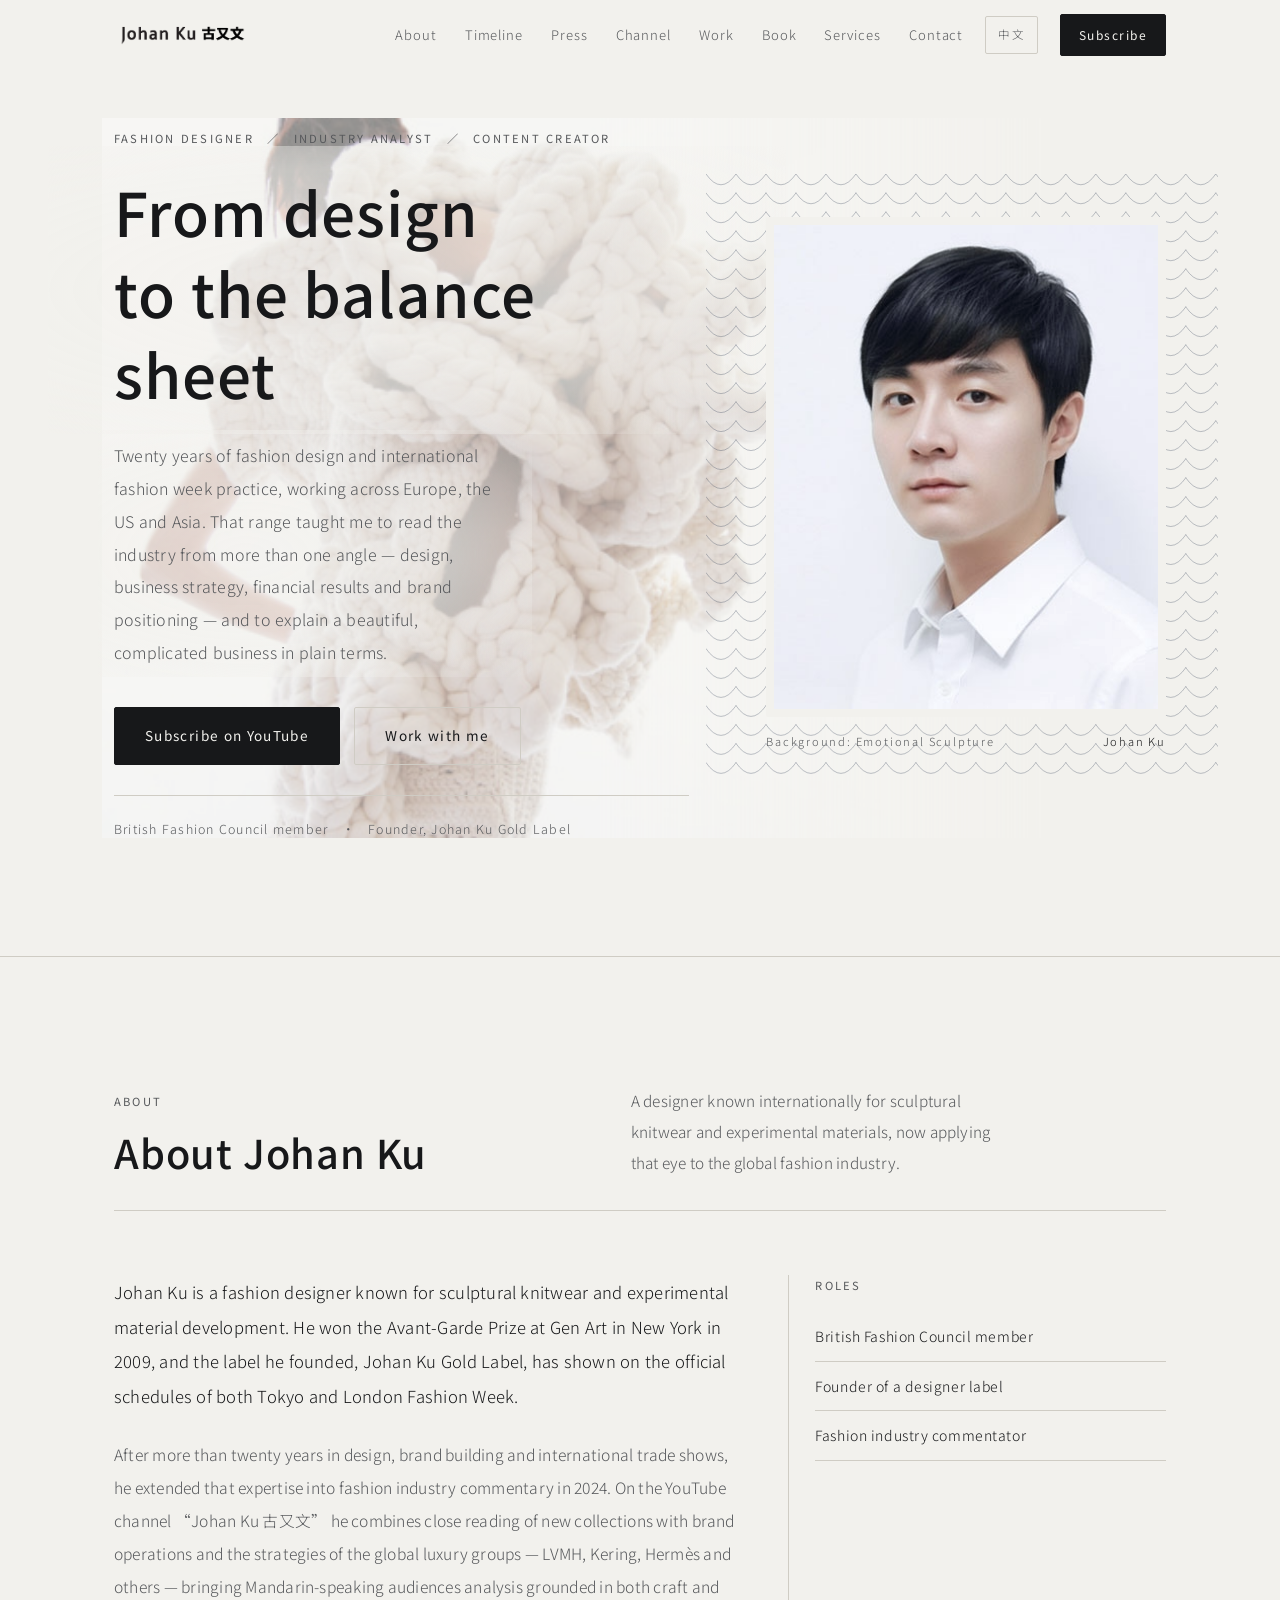
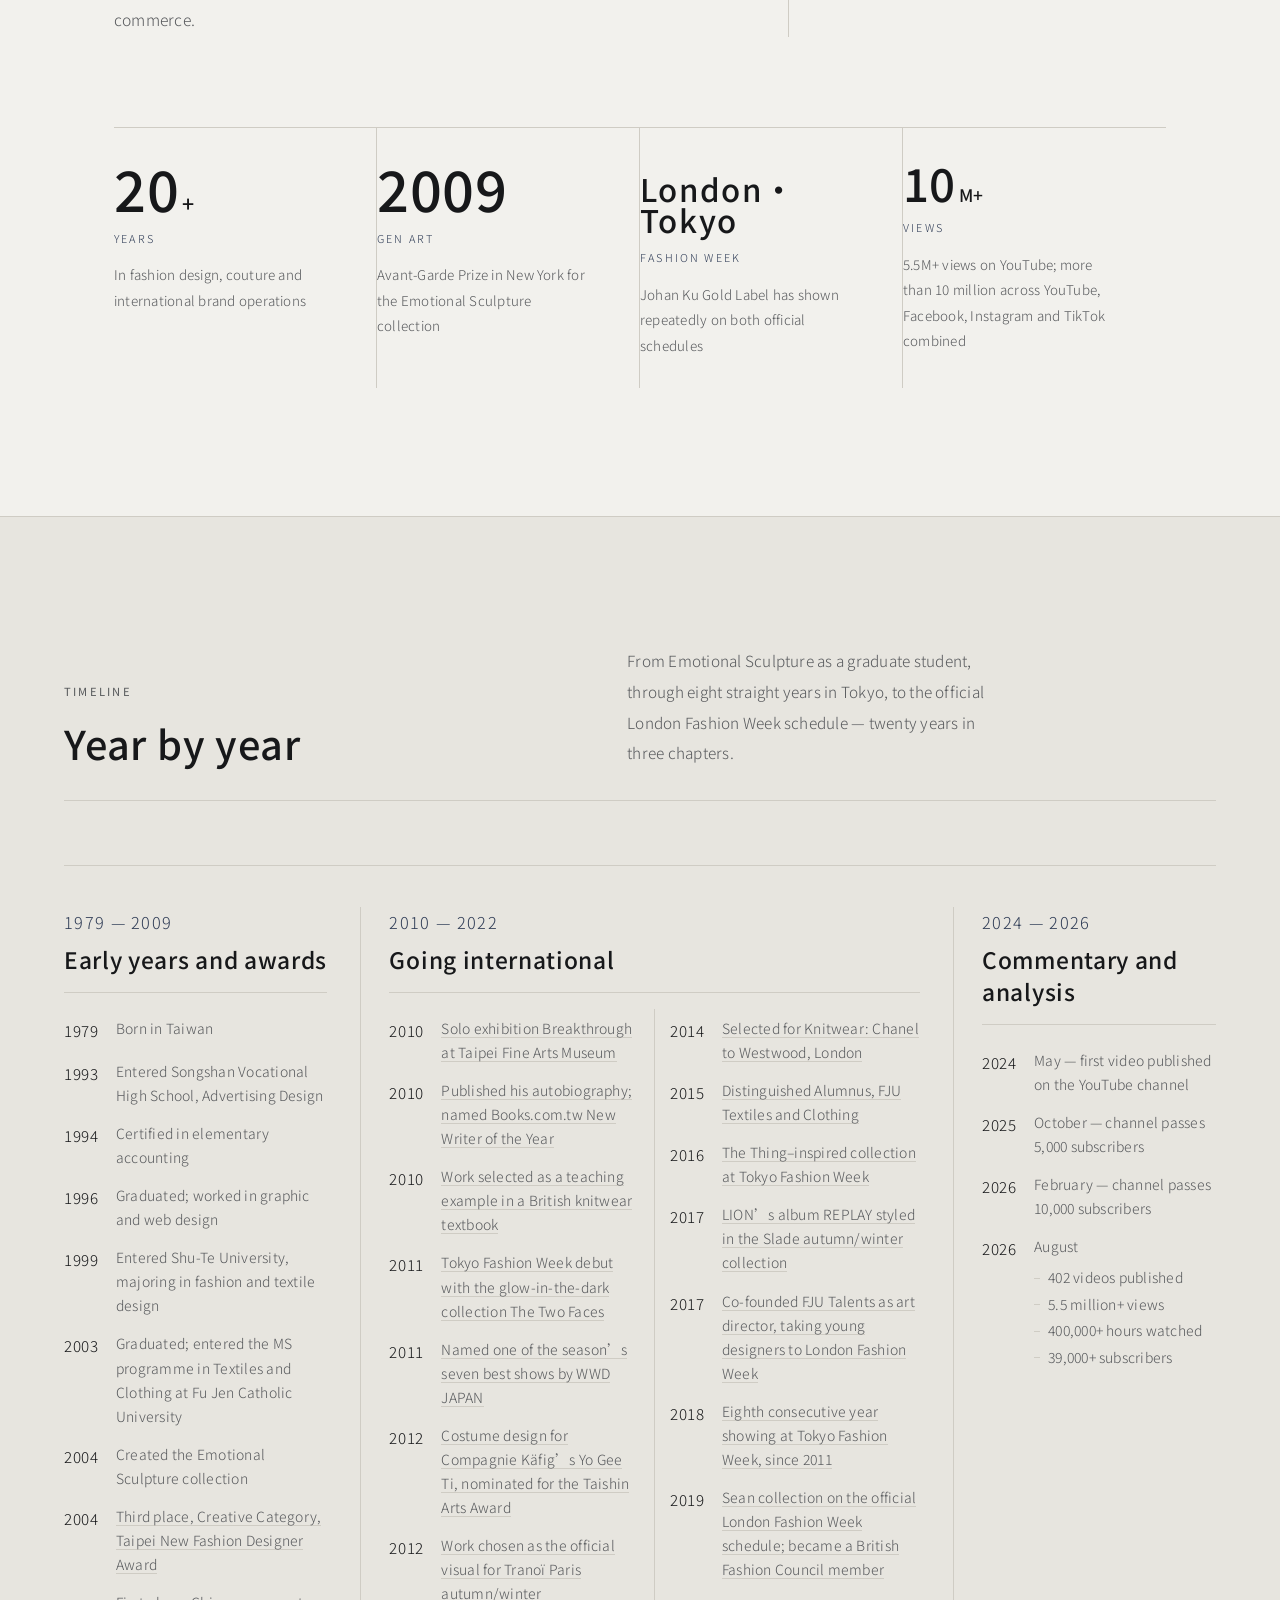
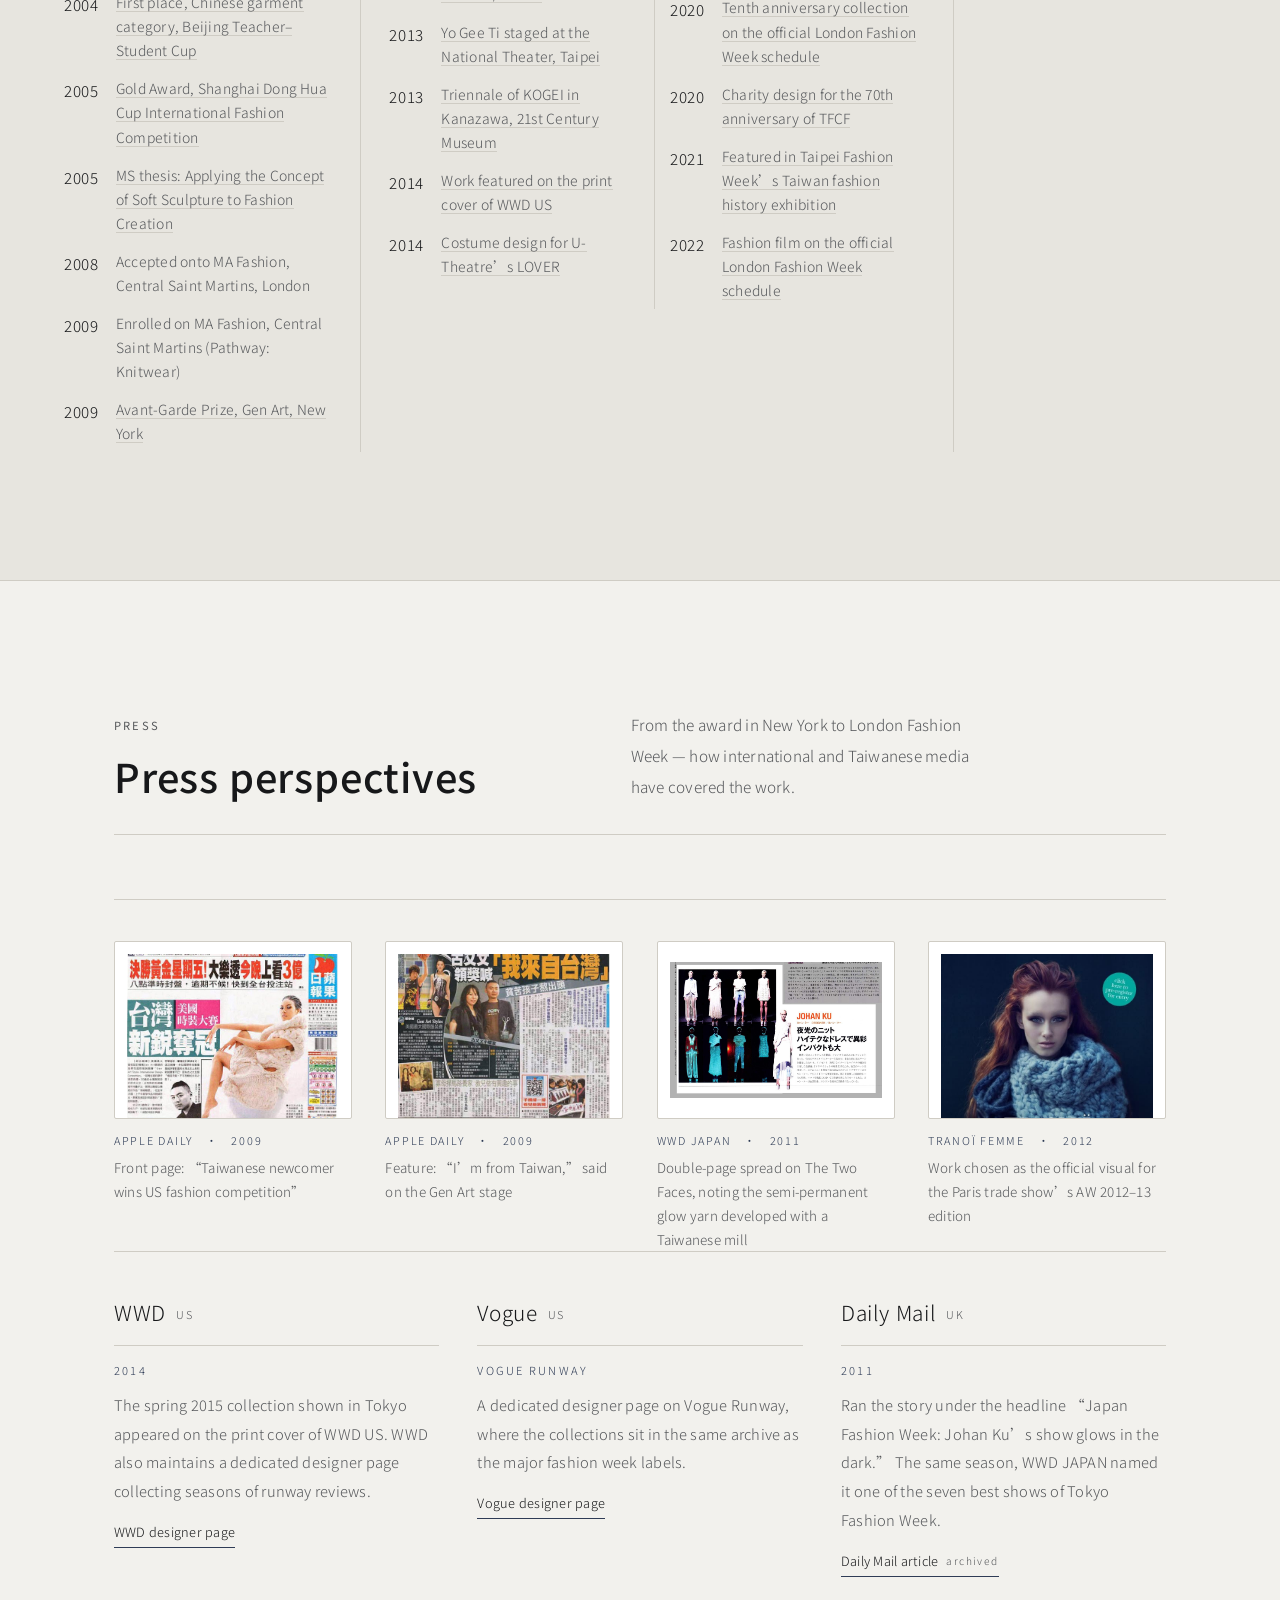
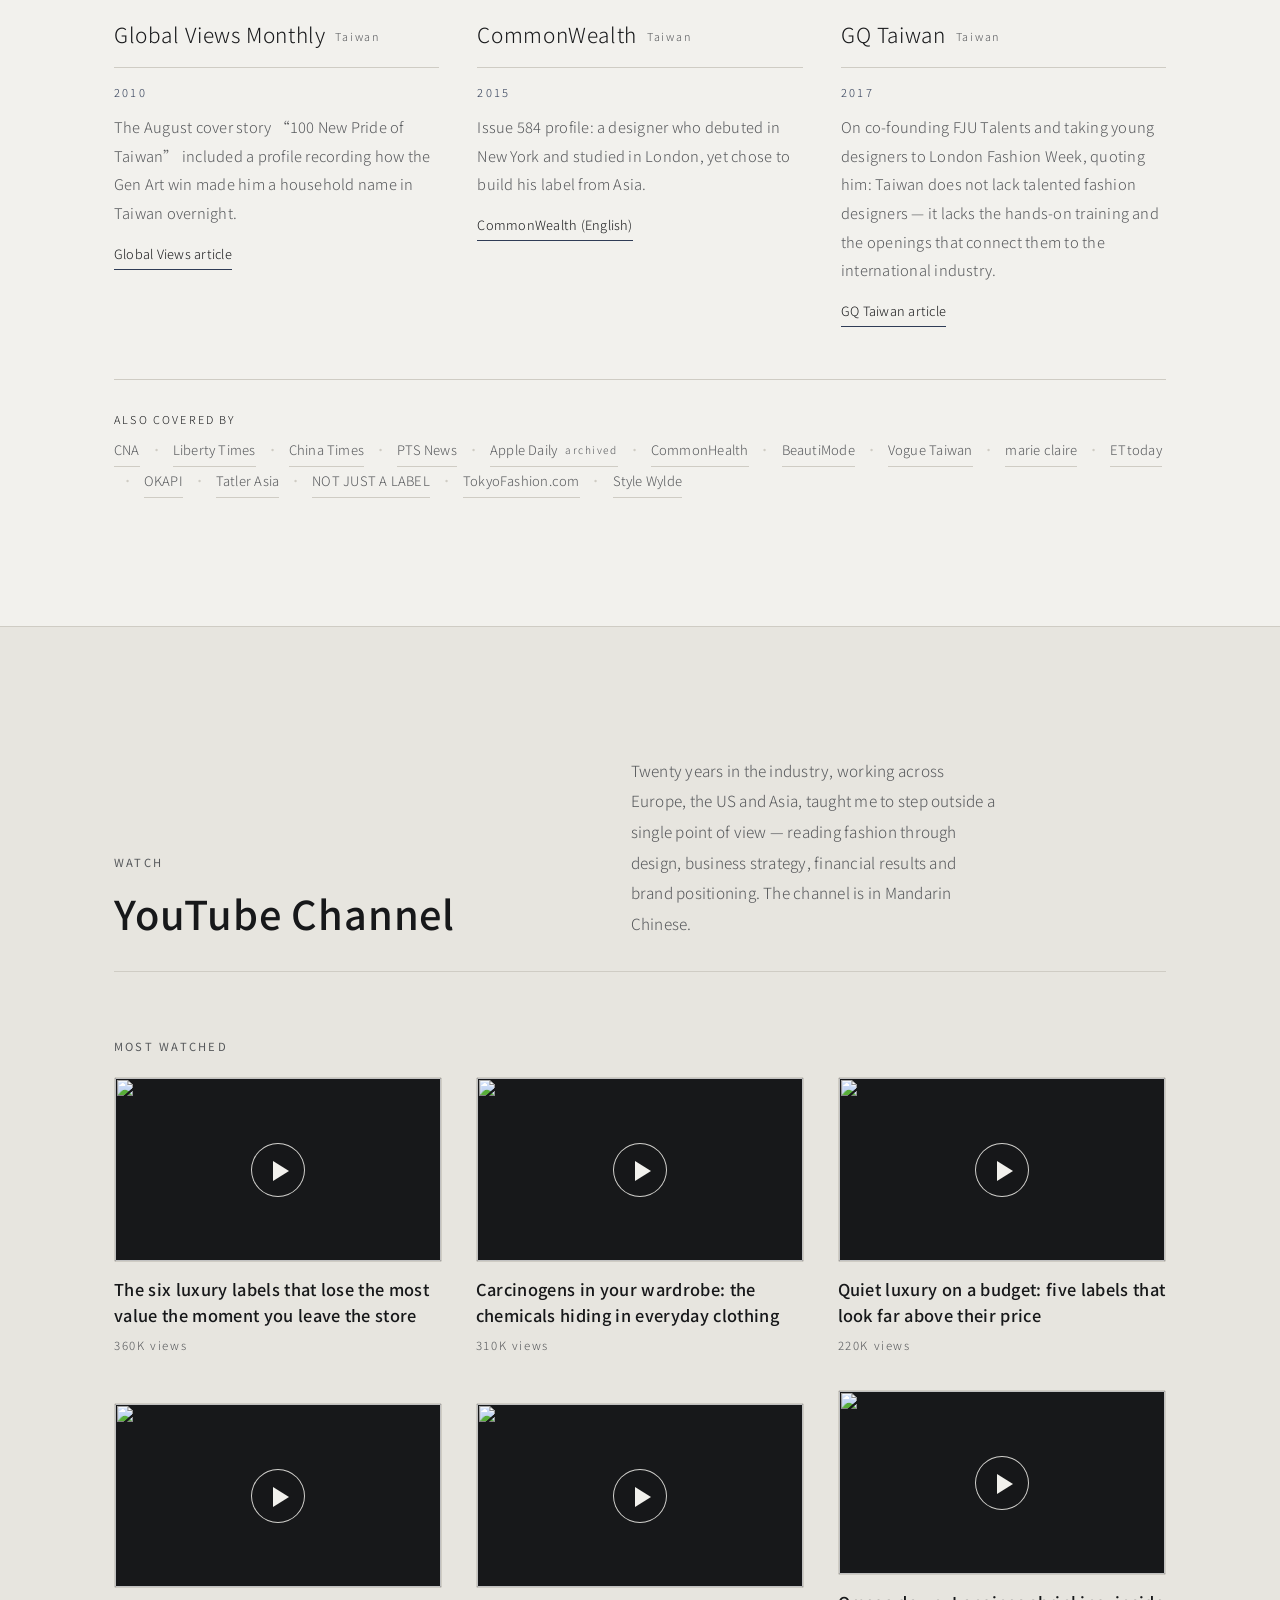
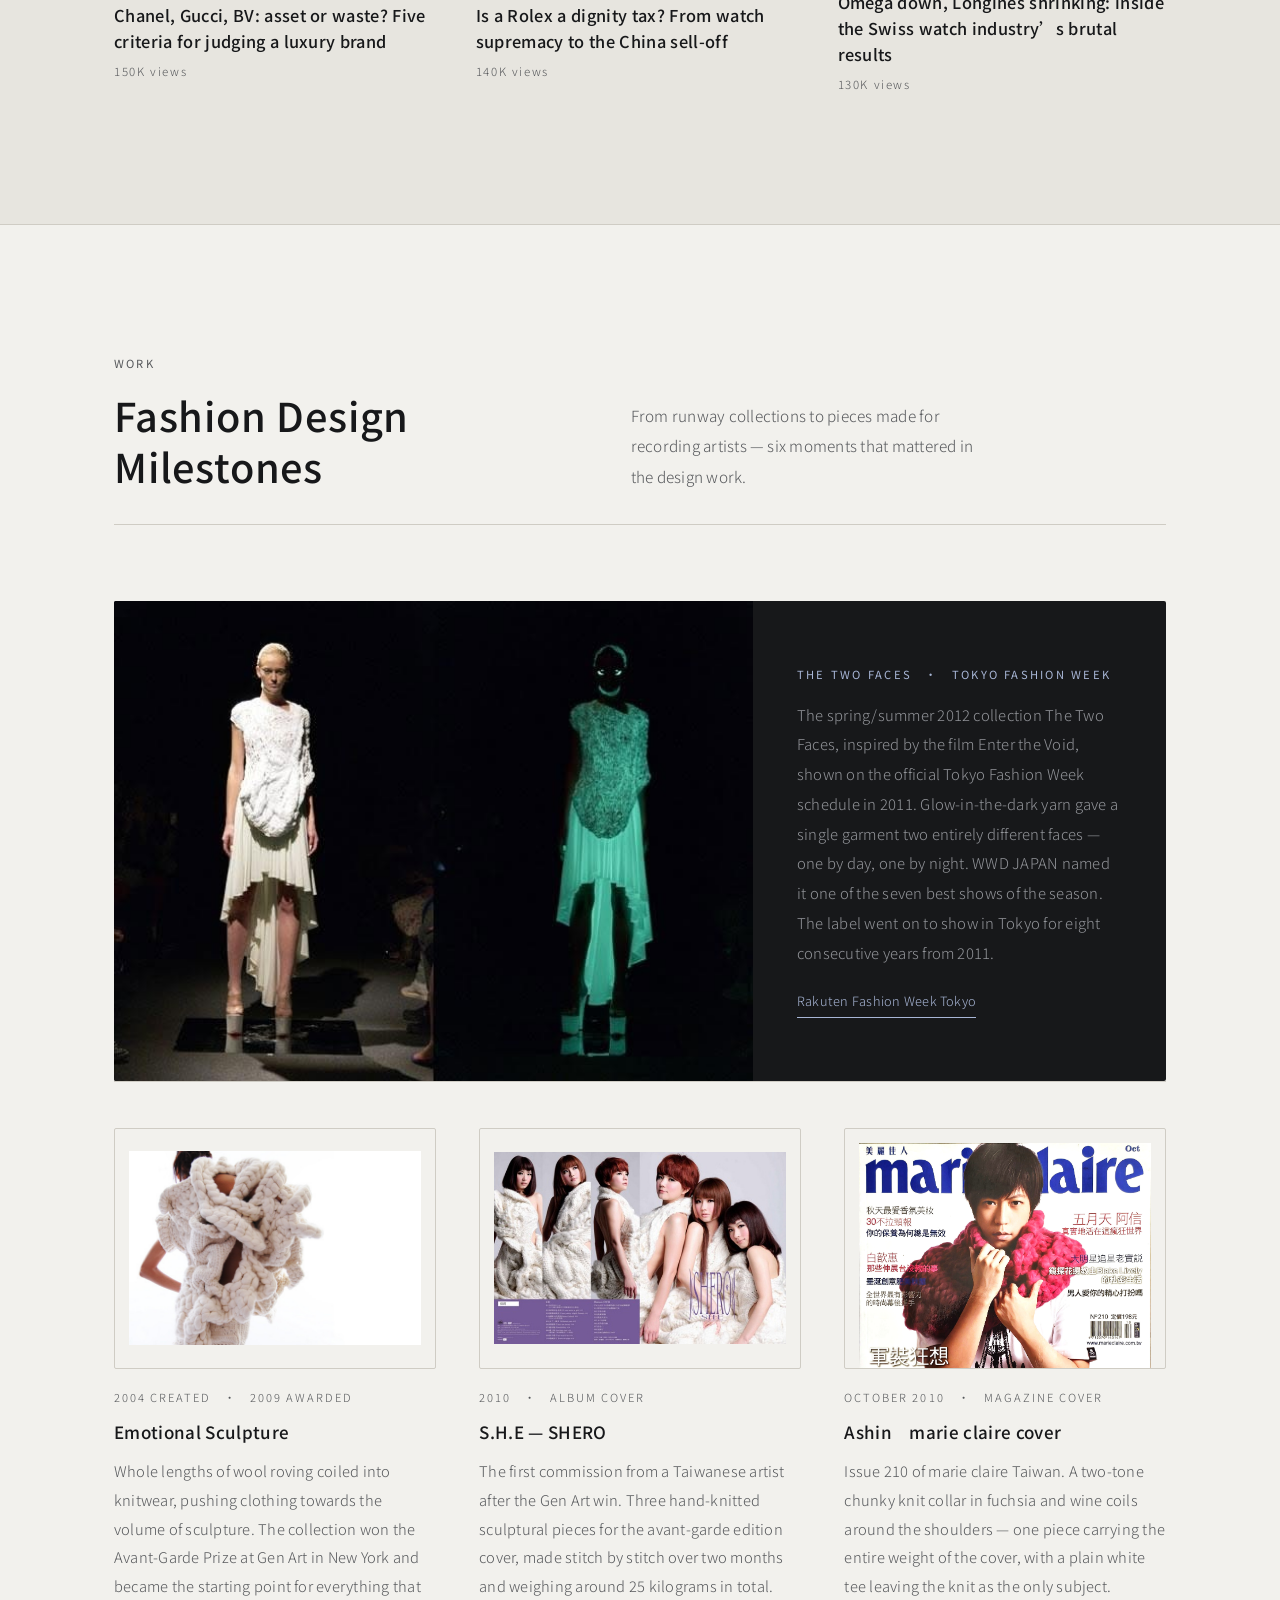
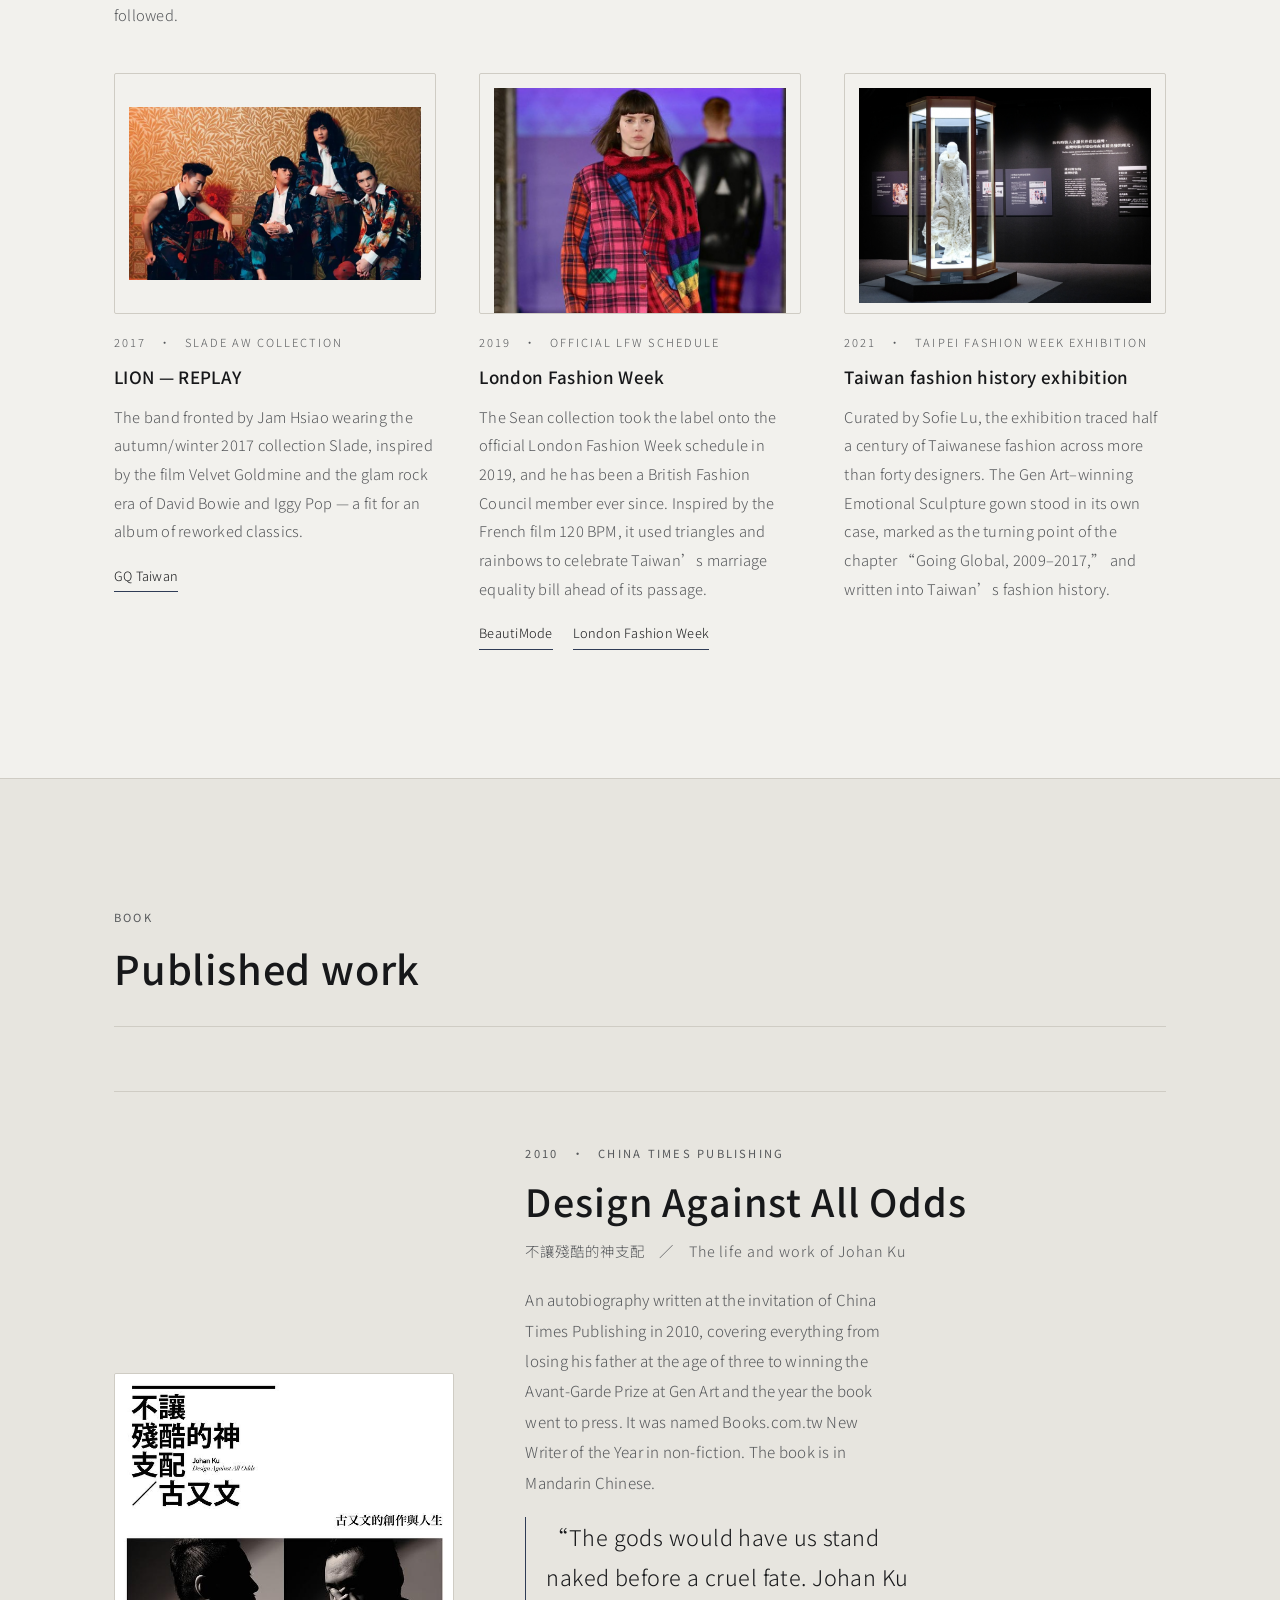
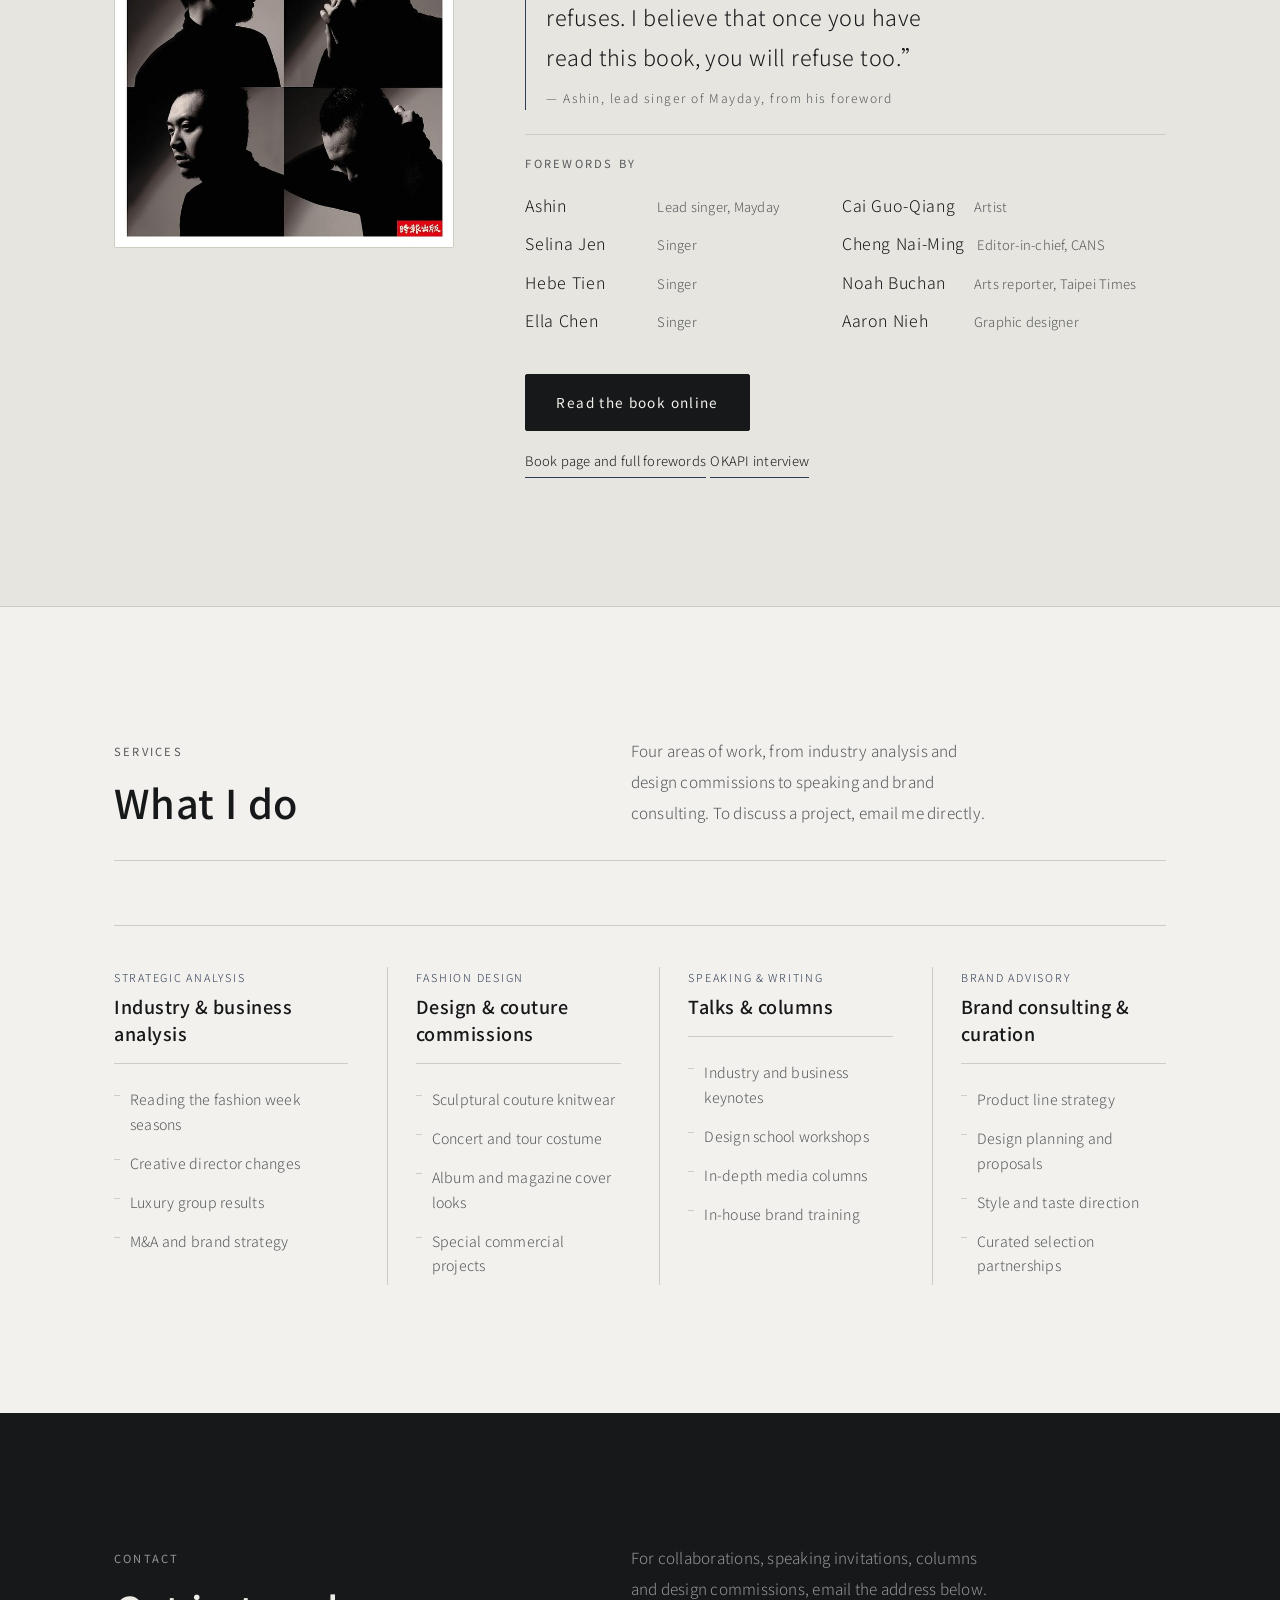
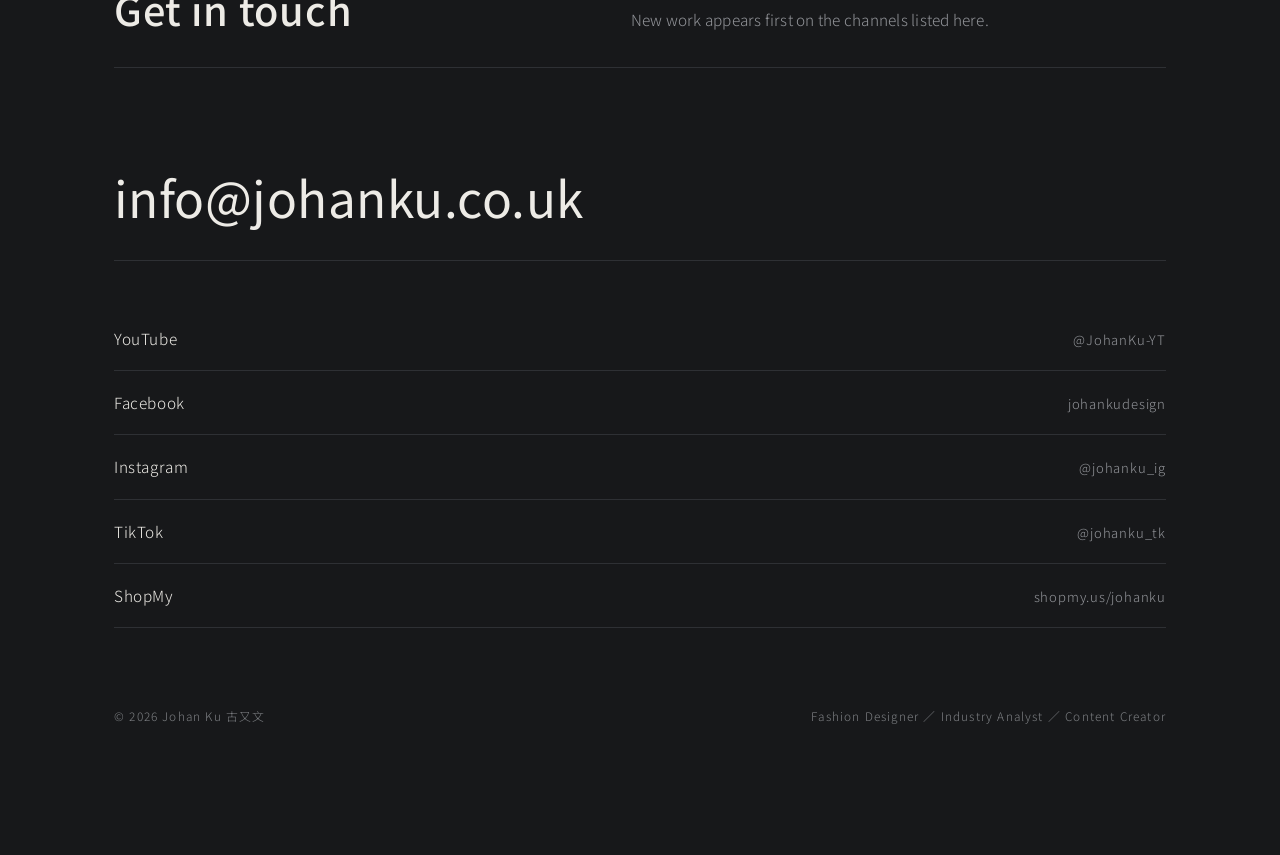
==== en/index.html @ bb4d857b "英文版更正輔大學位為 MS Co-Authored-By: Claude Opus 5 <noreply@anthropic.com>" ====
<!DOCTYPE html>
<html lang="en">
<head>
<meta charset="utf-8">
<meta name="viewport" content="width=device-width, initial-scale=1">
<title>Johan Ku｜Fashion Designer &amp; Industry Analyst</title>
<meta name="description" content="Johan Ku is a Taiwanese fashion designer and industry analyst. Twenty years of design practice and international fashion week experience across Europe, the US and Asia — reading the fashion industry through design, business strategy, financial results and brand positioning.">
<link rel="canonical" href="https://about.johanku.co.uk/en/">
<link rel="alternate" hreflang="zh-Hant" href="https://about.johanku.co.uk/">
<link rel="alternate" hreflang="en" href="https://about.johanku.co.uk/en/">
<link rel="alternate" hreflang="x-default" href="https://about.johanku.co.uk/">

<meta property="og:type" content="profile">
<meta property="og:site_name" content="Johan Ku">
<meta property="og:title" content="Johan Ku｜Fashion Designer &amp; Industry Analyst">
<meta property="og:description" content="Twenty years of design practice and international fashion week experience across Europe, the US and Asia — reading the fashion industry through design, business strategy, financial results and brand positioning.">
<meta property="og:url" content="https://about.johanku.co.uk/en/">
<meta property="og:image" content="https://about.johanku.co.uk/Emotional%20Sculpture_2004.jpg">
<meta property="og:locale" content="en_GB">
<meta property="og:locale:alternate" content="zh_TW">
<meta name="twitter:card" content="summary_large_image">

<link rel="preconnect" href="https://fonts.googleapis.com">
<link rel="preconnect" href="https://fonts.gstatic.com" crossorigin>
<link href="https://fonts.googleapis.com/css2?family=Noto+Sans+TC:wght@300;400;500&display=swap" rel="stylesheet">
<link rel="stylesheet" href="../style.css?v=40">

<script type="application/ld+json">
{
  "@context": "https://schema.org",
  "@type": "Person",
  "name": "Johan Ku",
  "alternateName": "古又文",
  "url": "https://about.johanku.co.uk/en/",
  "image": "https://about.johanku.co.uk/FACE.jpg",
  "jobTitle": "Fashion Designer, Fashion Industry Analyst",
  "email": "info@johanku.co.uk",
  "nationality": "Taiwan",
  "award": [
    "Avant-Garde Prize, Gen Art, New York",
    "Gold Award, Shanghai Dong Hua Cup International Fashion Competition",
    "Books.com.tw New Writer of the Year, Non-fiction"
  ],
  "sameAs": [
    "https://www.youtube.com/@JohanKu-YT",
    "https://www.facebook.com/johankudesign",
    "https://instagram.com/johanku_ig",
    "https://www.tiktok.com/@johanku_tk",
    "https://shopmy.us/johanku",
    "https://zh.wikipedia.org/zh-tw/%E5%8F%A4%E5%8F%88%E6%96%87",
    "https://www.vogue.com/fashion-shows/designer/johan-ku",
    "https://wwd.com/fashion-shows-reviews/fashion-designer/johan-ku/",
    "https://londonfashionweek.co.uk/designers/johan-ku"
  ]
}
</script>
</head>
<body>

<a class="skip" href="#about">Skip to main content</a>

<!-- ── Header ─────────────────────────────────── -->
<header class="hdr" id="hdr">
  <div class="hdr-in">
    <a class="brand" href="#home">
      <img src="../logo-johanku.png" alt="Johan Ku 古又文" width="646" height="123">
    </a>

    <nav class="hdr-nav" aria-label="Main navigation">
      <a href="#about">About</a>
      <a href="#timeline">Timeline</a>
      <a href="#press">Press</a>
      <a href="#videos">Channel</a>
      <a href="#work">Work</a>
      <a href="#book">Book</a>
      <a href="#services">Services</a>
      <a href="#contact">Contact</a>
    </nav>

    <a class="lang-switch" href="../" hreflang="zh-Hant" data-lang-switch="zh">中文</a>

    <a class="btn btn-sm" href="https://www.youtube.com/@JohanKu-YT" target="_blank" rel="noopener">Subscribe</a>

    <button class="menu-btn" id="menuBtn" aria-expanded="false" aria-controls="menuPanel">
      <span class="menu-btn-l"></span><span class="menu-btn-l"></span>
      <span class="sr">Open menu</span>
    </button>
  </div>
</header>

<div class="menu" id="menuPanel" hidden>
  <nav class="menu-list" aria-label="All sections">
    <a href="#about">About Johan Ku</a>
    <a href="#timeline">Timeline</a>
    <a href="#press">Press</a>
    <a href="#videos">YouTube Channel</a>
    <a href="#work">Fashion Design Milestones</a>
    <a href="#book">Book</a>
    <a href="#services">Services</a>
    <a href="#contact">Contact</a>
  </nav>
</div>

<!-- ── Scroll rail ────────────────────────────── -->
<nav class="rail" id="rail" aria-label="Section navigation">
  <span class="rail-track"><span class="rail-fill" id="railFill"></span></span>
  <a class="rail-dot" href="#home"     data-sec="home"><span class="rail-label">Home</span></a>
  <a class="rail-dot" href="#about"    data-sec="about"><span class="rail-label">About</span></a>
  <a class="rail-dot" href="#timeline" data-sec="timeline"><span class="rail-label">Timeline</span></a>
  <a class="rail-dot" href="#press"    data-sec="press"><span class="rail-label">Press</span></a>
  <a class="rail-dot" href="#videos"   data-sec="videos"><span class="rail-label">Channel</span></a>
  <a class="rail-dot" href="#work"     data-sec="work"><span class="rail-label">Work</span></a>
  <a class="rail-dot" href="#book"     data-sec="book"><span class="rail-label">Book</span></a>
  <a class="rail-dot" href="#services" data-sec="services"><span class="rail-label">Services</span></a>
  <a class="rail-dot" href="#contact"  data-sec="contact"><span class="rail-label">Contact</span></a>
</nav>

<main>

<!-- ── 1. Hero ────────────────────────────────── -->
<section class="hero" id="home">

  <div class="hero-bg" aria-hidden="true">
    <img src="../Emotional%20Sculpture_2004.jpg" alt="" width="600" height="400">
  </div>

  <div class="wrap hero-grid">

    <div class="hero-text">
      <p class="eyebrow load" style="--d:.05s">Fashion Designer　／　Industry Analyst　／　Content Creator</p>

      <h1 class="hero-h1 load" style="--d:.14s">From design<br>to the balance sheet</h1>

      <p class="hero-lead load" style="--d:.24s">
        Twenty years of fashion design and international fashion week practice, working across Europe, the US and Asia.
        That range taught me to read the industry from more than one angle — design, business strategy, financial results
        and brand positioning — and to explain a beautiful, complicated business in plain terms.
      </p>

      <div class="hero-cta load" style="--d:.34s">
        <a class="btn" href="https://www.youtube.com/@JohanKu-YT" target="_blank" rel="noopener">Subscribe on YouTube</a>
        <a class="btn btn-ghost" href="mailto:info@johanku.co.uk">Work with me</a>
      </div>

      <p class="hero-meta load" style="--d:.44s">British Fashion Council member　·　Founder, Johan Ku Gold Label</p>
    </div>

    <figure class="hero-fig load" style="--d:.30s">
      <div class="knit" data-knit="hero" aria-hidden="true"></div>

      <div class="hero-frame">
        <img src="../FACE.jpg" alt="Fashion designer Johan Ku" width="478" height="478">
      </div>

      <figcaption>
        <span class="hero-cap-w">Background: Emotional Sculpture</span>
        <span class="hero-cap-n">Johan&nbsp;Ku</span>
      </figcaption>
    </figure>

  </div>
</section>

<!-- ── 2. About ───────────────────────────────── -->
<section class="section" id="about">
  <div class="wrap">
    <div class="sec-head reveal">
      <div class="sec-head-l">
        <p class="eyebrow">About</p>
        <h2 class="sec-title">About Johan Ku</h2>
      </div>
      <p class="sec-lead">A designer known internationally for sculptural knitwear and experimental materials, now applying that eye to the global fashion industry.</p>
    </div>

    <div class="about-body">
      <div class="about-prose reveal" style="--d:.08s">
        <p>Johan Ku is a fashion designer known for sculptural knitwear and experimental material development. He won the Avant-Garde Prize at Gen Art in New York in 2009, and the label he founded, Johan Ku Gold Label, has shown on the official schedules of both Tokyo and London Fashion Week.</p>
        <p>After more than twenty years in design, brand building and international trade shows, he extended that expertise into fashion industry commentary in 2024. On the YouTube channel “Johan Ku 古又文” he combines close reading of new collections with brand operations and the strategies of the global luxury groups — LVMH, Kering, Hermès and others — bringing Mandarin-speaking audiences analysis grounded in both craft and commerce.</p>
      </div>

      <aside class="about-aside reveal" style="--d:.16s">
        <p class="eyebrow">Roles</p>
        <ul class="tag-list">
          <li>British Fashion Council member</li>
          <li>Founder of a designer label</li>
          <li>Fashion industry commentator</li>
        </ul>
      </aside>
    </div>

    <ul class="miles">
      <li class="mile reveal" style="--d:.06s">
        <span class="mile-fig">20<span class="mile-plus">+</span></span>
        <span class="mile-unit">Years</span>
        <p class="mile-txt">In fashion design, couture and international brand operations</p>
      </li>
      <li class="mile reveal" style="--d:.14s">
        <span class="mile-fig">2009</span>
        <span class="mile-unit">Gen Art</span>
        <p class="mile-txt">Avant-Garde Prize in New York for the Emotional Sculpture collection</p>
      </li>
      <li class="mile reveal" style="--d:.22s">
        <span class="mile-fig mile-fig-zh">London・Tokyo</span>
        <span class="mile-unit">Fashion Week</span>
        <p class="mile-txt">Johan Ku Gold Label has shown repeatedly on both official schedules</p>
      </li>
      <li class="mile reveal" style="--d:.30s">
        <span class="mile-fig mile-fig-lg">10<span class="mile-plus">M+</span></span>
        <span class="mile-unit">Views</span>
        <p class="mile-txt">5.5M+ views on YouTube; more than 10 million across YouTube, Facebook, Instagram and TikTok combined</p>
      </li>
    </ul>
  </div>
</section>

<!-- ── 3. Timeline ────────────────────────────── -->
<section class="section section-alt" id="timeline">
  <div class="wrap">
    <div class="sec-head reveal">
      <div class="sec-head-l">
        <p class="eyebrow">Timeline</p>
        <h2 class="sec-title">Year by year</h2>
      </div>
      <p class="sec-lead">From Emotional Sculpture as a graduate student, through eight straight years in Tokyo, to the official London Fashion Week schedule — twenty years in three chapters.</p>
    </div>

    <div class="eras" id="tl">

      <article class="era reveal">
        <p class="era-span">1979 — 2009</p>
        <h3 class="era-name">Early years and awards</h3>
        <ul class="era-list">
          <li class="era-item"><span class="era-y">1979</span><span class="era-t">Born in Taiwan</span></li>
          <li class="era-item"><span class="era-y">1993</span><span class="era-t">Entered Songshan Vocational High School, Advertising Design</span></li>
          <li class="era-item"><span class="era-y">1994</span><span class="era-t">Certified in elementary accounting</span></li>
          <li class="era-item"><span class="era-y">1996</span><span class="era-t">Graduated; worked in graphic and web design</span></li>
          <li class="era-item"><span class="era-y">1999</span><span class="era-t">Entered Shu-Te University, majoring in fashion and textile design</span></li>
          <li class="era-item"><span class="era-y">2003</span><span class="era-t">Graduated; entered the MS programme in Textiles and Clothing at Fu Jen Catholic University</span></li>
          <li class="era-item"><span class="era-y">2004</span><span class="era-t">Created the Emotional Sculpture collection</span></li>
          <li class="era-item"><span class="era-y">2004</span><span class="era-t"><a class="era-link" href="https://www.gvm.com.tw/article/13811" target="_blank" rel="noopener">Third place, Creative Category, Taipei New Fashion Designer Award</a></span></li>
          <li class="era-item"><span class="era-y">2004</span><span class="era-t"><a class="era-link" href="https://www.gvm.com.tw/article/13811" target="_blank" rel="noopener">First place, Chinese garment category, Beijing Teacher–Student Cup</a></span></li>
          <li class="era-item"><span class="era-y">2005</span><span class="era-t"><a class="era-link" href="https://www.gvm.com.tw/article/13811" target="_blank" rel="noopener">Gold Award, Shanghai Dong Hua Cup International Fashion Competition</a></span></li>
          <li class="era-item"><span class="era-y">2005</span><span class="era-t"><a class="era-link" href="https://hdl.handle.net/11296/k4675m" target="_blank" rel="noopener">MS thesis: Applying the Concept of Soft Sculpture to Fashion Creation</a></span></li>
          <li class="era-item"><span class="era-y">2008</span><span class="era-t">Accepted onto MA Fashion, Central Saint Martins, London</span></li>
          <li class="era-item"><span class="era-y">2009</span><span class="era-t">Enrolled on MA Fashion, Central Saint Martins (Pathway: Knitwear)</span></li>
          <li class="era-item"><span class="era-y">2009</span><span class="era-t"><a class="era-link" href="https://ent.ltn.com.tw/news/paper/356178" target="_blank" rel="noopener">Avant-Garde Prize, Gen Art, New York</a></span></li>
        </ul>
      </article>

      <article class="era era-wide reveal" style="--d:.08s">
        <p class="era-span">2010 — 2022</p>
        <h3 class="era-name">Going international</h3>
        <ul class="era-list era-list-2col">
          <li class="era-item"><span class="era-y">2010</span><span class="era-t"><a class="era-link" href="https://www.tfam.museum/Exhibition/Exhibition_page.aspx?id=341&amp;allObj=%7B%22JJMethod%22%3A%22GetEx%22%2C%22Type%22%3A%220%22%2C%22Year%22%3A%22%22%2C%22pg_num%22%3A5%2C%22pg_size%22%3A21%7D&amp;ddlLang=zh-tw" target="_blank" rel="noopener">Solo exhibition Breakthrough at Taipei Fine Arts Museum</a></span></li>
          <li class="era-item"><span class="era-y">2010</span><span class="era-t"><a class="era-link" href="https://okapi.books.com.tw/article/316" target="_blank" rel="noopener">Published his autobiography; named Books.com.tw New Writer of the Year</a></span></li>
          <li class="era-item"><span class="era-y">2010</span><span class="era-t"><a class="era-link" href="https://news.ltn.com.tw/news/life/paper/448142" target="_blank" rel="noopener">Work selected as a teaching example in a British knitwear textbook</a></span></li>
          <li class="era-item"><span class="era-y">2011</span><span class="era-t"><a class="era-link" href="https://tokyofashion.com/johan-ku-2012-ss/" target="_blank" rel="noopener">Tokyo Fashion Week debut with the glow-in-the-dark collection The Two Faces</a></span></li>
          <li class="era-item"><span class="era-y">2011</span><span class="era-t"><a class="era-link" href="#press" data-open-clip="clip-wwdjapan">Named one of the season’s seven best shows by WWD JAPAN</a></span></li>
          <li class="era-item"><span class="era-y">2012</span><span class="era-t"><a class="era-link" href="https://www.taishinart.org.tw/art-award-year-detail/2012/30" target="_blank" rel="noopener">Costume design for Compagnie Käfig’s Yo Gee Ti, nominated for the Taishin Arts Award</a></span></li>
          <li class="era-item"><span class="era-y">2012</span><span class="era-t"><a class="era-link" href="#press" data-open-clip="clip-tranoi">Work chosen as the official visual for Tranoï Paris autumn/winter</a></span></li>
          <li class="era-item"><span class="era-y">2013</span><span class="era-t"><a class="era-link" href="https://news.pts.org.tw/article/204820" target="_blank" rel="noopener">Yo Gee Ti staged at the National Theater, Taipei</a></span></li>
          <li class="era-item"><span class="era-y">2013</span><span class="era-t"><a class="era-link" href="https://kanazawa-kogeitriennale.com/archive/en/2013/" target="_blank" rel="noopener">Triennale of KOGEI in Kanazawa, 21st Century Museum</a></span></li>
          <li class="era-item"><span class="era-y">2014</span><span class="era-t"><a class="era-link" href="https://wwd.com/runway/fall-ready-to-wear-2014/tokyo/johan-ku/review/" target="_blank" rel="noopener">Work featured on the print cover of WWD US</a></span></li>
          <li class="era-item"><span class="era-y">2014</span><span class="era-t"><a class="era-link" href="https://www.utheatre.org.tw/lover/" target="_blank" rel="noopener">Costume design for U-Theatre’s LOVER</a></span></li>
          <li class="era-item"><span class="era-y">2014</span><span class="era-t"><a class="era-link" href="https://fashiontextilemuseum.org/exhibitionsdisplays/knitwear-chanel-to-westwood/" target="_blank" rel="noopener">Selected for Knitwear: Chanel to Westwood, London</a></span></li>
          <li class="era-item"><span class="era-y">2015</span><span class="era-t"><a class="era-link" href="https://web.archive.org/web/20240604170129/https://www.tc.fju.edu.tw/category/122" target="_blank" rel="noopener">Distinguished Alumnus, FJU Textiles and Clothing</a></span></li>
          <li class="era-item"><span class="era-y">2016</span><span class="era-t"><a class="era-link" href="https://www.stylewylde.com/runway/2016/3/23/tokyo-johan-ku-fall-2016/" target="_blank" rel="noopener">The Thing–inspired collection at Tokyo Fashion Week</a></span></li>
          <li class="era-item"><span class="era-y">2017</span><span class="era-t"><a class="era-link" href="https://www.gq.com.tw/fashion/content-33873" target="_blank" rel="noopener">LION’s album REPLAY styled in the Slade autumn/winter collection</a></span></li>
          <li class="era-item"><span class="era-y">2017</span><span class="era-t"><a class="era-link" href="https://www.gq.com.tw/fashion/content-33683" target="_blank" rel="noopener">Co-founded FJU Talents as art director, taking young designers to London Fashion Week</a></span></li>
          <li class="era-item"><span class="era-y">2018</span><span class="era-t"><a class="era-link" href="https://www.beautimode.com/article/content/86187/" target="_blank" rel="noopener">Eighth consecutive year showing at Tokyo Fashion Week, since 2011</a></span></li>
          <li class="era-item"><span class="era-y">2019</span><span class="era-t"><a class="era-link" href="https://www.beautimode.com/article/content/86187/" target="_blank" rel="noopener">Sean collection on the official London Fashion Week schedule; became a British Fashion Council member</a></span></li>
          <li class="era-item"><span class="era-y">2020</span><span class="era-t"><a class="era-link" href="https://www.cna.com.tw/news/ahel/202002190052.aspx" target="_blank" rel="noopener">Tenth anniversary collection on the official London Fashion Week schedule</a></span></li>
          <li class="era-item"><span class="era-y">2020</span><span class="era-t"><a class="era-link" href="https://cdn-news.org/News.aspx?EntityID=News&amp;PK=0000000000652e59e09e899415820a4c8aa529cee2aacf59" target="_blank" rel="noopener">Charity design for the 70th anniversary of TFCF</a></span></li>
          <li class="era-item"><span class="era-y">2021</span><span class="era-t"><a class="era-link" href="https://www.vogue.com.tw/fashion/article/2021%E8%87%BA%E5%8C%97%E6%99%82%E8%A3%9D%E9%80%B1-%E8%87%BA%E7%81%A3%E6%99%82%E8%A3%9D%E5%8F%B2%E4%B8%BB%E9%A1%8C%E7%AD%96%E5%B1%95-%E6%99%82%E8%A3%9D%E6%99%82%E4%BB%A3%E6%99%82%E4%BB%A3%E6%99%82%E8%A3%9D" target="_blank" rel="noopener">Featured in Taipei Fashion Week’s Taiwan fashion history exhibition</a></span></li>
          <li class="era-item"><span class="era-y">2022</span><span class="era-t"><a class="era-link" href="https://www.beautimode.com/article/content/88919/" target="_blank" rel="noopener">Fashion film on the official London Fashion Week schedule</a></span></li>
        </ul>
      </article>

      <article class="era reveal" style="--d:.24s">
        <p class="era-span">2024 — 2026</p>
        <h3 class="era-name">Commentary and analysis</h3>
        <ul class="era-list">
          <li class="era-item"><span class="era-y">2024</span><span class="era-t">May — first video published on the YouTube channel</span></li>
          <li class="era-item"><span class="era-y">2025</span><span class="era-t">October — channel passes 5,000 subscribers</span></li>
          <li class="era-item"><span class="era-y">2026</span><span class="era-t">February — channel passes 10,000 subscribers</span></li>
          <li class="era-item">
            <span class="era-y">2026</span>
            <span class="era-t">August
              <span class="era-stats">
                <span>402 videos published</span>
                <span>5.5 million+ views</span>
                <span>400,000+ hours watched</span>
                <span>39,000+ subscribers</span>
              </span>
            </span>
          </li>
        </ul>
      </article>

    </div>
  </div>
</section>

<!-- ── 4. Press ───────────────────────────────── -->
<section class="section" id="press">
  <div class="wrap">
    <div class="sec-head reveal">
      <div class="sec-head-l">
        <p class="eyebrow">Press</p>
        <h2 class="sec-title">Press perspectives</h2>
      </div>
      <p class="sec-lead">From the award in New York to London Fashion Week — how international and Taiwanese media have covered the work.</p>
    </div>

    <div class="clips">

      <figure class="clip reveal">
        <button class="clip-btn" type="button" data-full="../press-apple-daily-front.jpg">
          <img src="../press-apple-daily-front.jpg"
               alt="Apple Daily front page: Taiwanese newcomer wins American fashion competition"
               loading="lazy" width="550" height="310">
        </button>
        <figcaption class="clip-cap"><span class="clip-src">Apple Daily　·　2009</span>Front page: “Taiwanese newcomer wins US fashion competition”</figcaption>
      </figure>

      <figure class="clip reveal" style="--d:.06s">
        <button class="clip-btn" type="button" data-full="../press-apple-daily-feature.jpg">
          <img src="../press-apple-daily-feature.jpg"
               alt="Apple Daily feature: Johan Ku says I am from Taiwan while accepting the award"
               loading="lazy" width="566" height="421">
        </button>
        <figcaption class="clip-cap"><span class="clip-src">Apple Daily　·　2009</span>Feature: “I’m from Taiwan,” said on the Gen Art stage</figcaption>
      </figure>

      <figure class="clip reveal" style="--d:.12s">
        <button class="clip-btn" type="button" id="clip-wwdjapan" data-full="../press-wwd-japan-2011.jpg">
          <img src="../press-wwd-japan-2011.jpg"
               alt="WWD JAPAN double-page spread on the glow-in-the-dark knitwear collection The Two Faces"
               loading="lazy" width="1567" height="1038">
        </button>
        <figcaption class="clip-cap"><span class="clip-src">WWD JAPAN　·　2011</span>Double-page spread on The Two Faces, noting the semi-permanent glow yarn developed with a Taiwanese mill</figcaption>
      </figure>

      <figure class="clip reveal" style="--d:.18s">
        <button class="clip-btn" type="button" id="clip-tranoi" data-full="../press-tranoi-2012.jpg">
          <img src="../press-tranoi-2012.jpg"
               alt="TRANOÏ FEMME autumn winter 2012-13 official campaign image, model in a chunky knit snood"
               loading="lazy" width="600" height="800">
        </button>
        <figcaption class="clip-cap"><span class="clip-src">TRANOÏ FEMME　·　2012</span>Work chosen as the official visual for the Paris trade show’s AW 2012–13 edition</figcaption>
      </figure>

    </div>

    <div class="press-grid">

      <article class="quote reveal">
        <p class="quote-src">WWD<span class="quote-loc">US</span></p>
        <p class="quote-yr">2014</p>
        <p class="quote-txt">The spring 2015 collection shown in Tokyo appeared on the print cover of WWD US. WWD also maintains a dedicated designer page collecting seasons of runway reviews.</p>
        <a class="link" href="https://wwd.com/fashion-shows-reviews/fashion-designer/johan-ku/" target="_blank" rel="noopener">WWD designer page</a>
      </article>

      <article class="quote reveal" style="--d:.06s">
        <p class="quote-src">Vogue<span class="quote-loc">US</span></p>
        <p class="quote-yr">Vogue Runway</p>
        <p class="quote-txt">A dedicated designer page on Vogue Runway, where the collections sit in the same archive as the major fashion week labels.</p>
        <a class="link" href="https://www.vogue.com/fashion-shows/designer/johan-ku" target="_blank" rel="noopener">Vogue designer page</a>
      </article>

      <article class="quote reveal" style="--d:.12s">
        <p class="quote-src">Daily Mail<span class="quote-loc">UK</span></p>
        <p class="quote-yr">2011</p>
        <p class="quote-txt">Ran the story under the headline “Japan Fashion Week: Johan Ku’s show glows in the dark.” The same season, WWD JAPAN named it one of the seven best shows of Tokyo Fashion Week.</p>
        <a class="link" href="https://web.archive.org/web/20160305105416/http://www.dailymail.co.uk/femail/article-2051019/Japan-Fashion-Week-Johan-Kus-glows-dark.html" target="_blank" rel="noopener">Daily Mail article<span class="link-note">archived</span></a>
      </article>

      <article class="quote reveal" style="--d:.18s">
        <p class="quote-src">Global Views Monthly<span class="quote-loc">Taiwan</span></p>
        <p class="quote-yr">2010</p>
        <p class="quote-txt">The August cover story “100 New Pride of Taiwan” included a profile recording how the Gen Art win made him a household name in Taiwan overnight.</p>
        <a class="link" href="https://www.gvm.com.tw/article/14131" target="_blank" rel="noopener">Global Views article</a>
      </article>

      <article class="quote reveal" style="--d:.24s">
        <p class="quote-src">CommonWealth<span class="quote-loc">Taiwan</span></p>
        <p class="quote-yr">2015</p>
        <p class="quote-txt">Issue 584 profile: a designer who debuted in New York and studied in London, yet chose to build his label from Asia.</p>
        <a class="link" href="https://english.cw.com.tw/article/article.action?id=175" target="_blank" rel="noopener">CommonWealth (English)</a>
      </article>

      <article class="quote reveal" style="--d:.30s">
        <p class="quote-src">GQ Taiwan<span class="quote-loc">Taiwan</span></p>
        <p class="quote-yr">2017</p>
        <p class="quote-txt">On co-founding FJU Talents and taking young designers to London Fashion Week, quoting him: Taiwan does not lack talented fashion designers — it lacks the hands-on training and the openings that connect them to the international industry.</p>
        <a class="link" href="https://www.gq.com.tw/fashion/content-33683" target="_blank" rel="noopener">GQ Taiwan article</a>
      </article>

    </div>

    <p class="press-more reveal">
      <span class="press-more-l">Also covered by</span>
      <a href="https://www.cna.com.tw/news/ahel/202002190052.aspx" target="_blank" rel="noopener">CNA</a>
      <span class="press-sep">·</span>
      <a href="https://ent.ltn.com.tw/news/breakingnews/2702763" target="_blank" rel="noopener">Liberty Times</a>
      <span class="press-sep">·</span>
      <a href="https://www.chinatimes.com/newspapers/20100310000578-260115" target="_blank" rel="noopener">China Times</a>
      <span class="press-sep">·</span>
      <a href="https://news.pts.org.tw/article/204820" target="_blank" rel="noopener">PTS News</a>
      <span class="press-sep">·</span>
      <a href="https://web.archive.org/web/20110914065528/http://tw.nextmedia.com/applenews/article/art_id/32137379/IssueID/20091204" target="_blank" rel="noopener">Apple Daily<span class="link-note">archived</span></a>
      <span class="press-sep">·</span>
      <a href="https://www.commonhealth.com.tw/article/62320" target="_blank" rel="noopener">CommonHealth</a>
      <span class="press-sep">·</span>
      <a href="https://www.beautimode.com/article/content/80614/" target="_blank" rel="noopener">BeautiMode</a>
      <span class="press-sep">·</span>
      <a href="https://www.vogue.com.tw/fashion/article/2021%E8%87%BA%E5%8C%97%E6%99%82%E8%A3%9D%E9%80%B1-%E8%87%BA%E7%81%A3%E6%99%82%E8%A3%9D%E5%8F%B2%E4%B8%BB%E9%A1%8C%E7%AD%96%E5%B1%95-%E6%99%82%E8%A3%9D%E6%99%82%E4%BB%A3%E6%99%82%E4%BB%A3%E6%99%82%E8%A3%9D" target="_blank" rel="noopener">Vogue Taiwan</a>
      <span class="press-sep">·</span>
      <a href="https://www.marieclaire.com.tw/fashion/fashion-show/47609/johan-ku-lfw" target="_blank" rel="noopener">marie claire</a>
      <span class="press-sep">·</span>
      <a href="https://fashion.ettoday.net/news/1502867" target="_blank" rel="noopener">ETtoday</a>
      <span class="press-sep">·</span>
      <a href="https://okapi.books.com.tw/article/210" target="_blank" rel="noopener">OKAPI</a>
      <span class="press-sep">·</span>
      <a href="https://www.tatlerasia.com/people/johan-ku" target="_blank" rel="noopener">Tatler Asia</a>
      <span class="press-sep">·</span>
      <a href="https://notjustalabel.com/johan-ku" target="_blank" rel="noopener">NOT JUST A LABEL</a>
      <span class="press-sep">·</span>
      <a href="https://tokyofashion.com/brands/johan-ku/" target="_blank" rel="noopener">TokyoFashion.com</a>
      <span class="press-sep">·</span>
      <a href="https://www.stylewylde.com/runway/2016/3/23/tokyo-johan-ku-fall-2016/" target="_blank" rel="noopener">Style Wylde</a>
    </p>
  </div>
</section>

<!-- ── 5. YouTube channel ─────────────────────── -->
<section class="section section-alt" id="videos">
  <div class="wrap">
    <div class="sec-head reveal">
      <div class="sec-head-l">
        <p class="eyebrow">Watch</p>
        <h2 class="sec-title">YouTube Channel</h2>
      </div>
      <p class="sec-lead">Twenty years in the industry, working across Europe, the US and Asia, taught me to step outside a single point of view — reading fashion through design, business strategy, financial results and brand positioning. The channel is in Mandarin Chinese.</p>
    </div>

    <!-- YOUTUBE-LINKS-START -->
    <!-- Same six videos as the Chinese page. Update both pages together. -->
    <div class="yt">
      <p class="eyebrow reveal">Most watched</p>
      <div class="vids">

        <button class="vid reveal" type="button" data-yt="Pacys9A22sg">
          <span class="vid-media">
            <img src="https://i.ytimg.com/vi/Pacys9A22sg/hqdefault.jpg" alt="" loading="lazy" width="480" height="360">
            <span class="vid-play" aria-hidden="true"></span>
          </span>
          <span class="vid-title">The six luxury labels that lose the most value the moment you leave the store</span>
          <span class="vid-views">360K views</span>
        </button>

        <button class="vid reveal" type="button" data-yt="VLlukqrvkJI" style="--d:.06s">
          <span class="vid-media">
            <img src="https://i.ytimg.com/vi/VLlukqrvkJI/hqdefault.jpg" alt="" loading="lazy" width="480" height="360">
            <span class="vid-play" aria-hidden="true"></span>
          </span>
          <span class="vid-title">Carcinogens in your wardrobe: the chemicals hiding in everyday clothing</span>
          <span class="vid-views">310K views</span>
        </button>

        <button class="vid reveal" type="button" data-yt="etuntrL17HE" style="--d:.12s">
          <span class="vid-media">
            <img src="https://i.ytimg.com/vi/etuntrL17HE/hqdefault.jpg" alt="" loading="lazy" width="480" height="360">
            <span class="vid-play" aria-hidden="true"></span>
          </span>
          <span class="vid-title">Quiet luxury on a budget: five labels that look far above their price</span>
          <span class="vid-views">220K views</span>
        </button>

        <button class="vid reveal" type="button" data-yt="RNqUS7Gq7nA" style="--d:.18s">
          <span class="vid-media">
            <img src="https://i.ytimg.com/vi/RNqUS7Gq7nA/hqdefault.jpg" alt="" loading="lazy" width="480" height="360">
            <span class="vid-play" aria-hidden="true"></span>
          </span>
          <span class="vid-title">Chanel, Gucci, BV: asset or waste? Five criteria for judging a luxury brand</span>
          <span class="vid-views">150K views</span>
        </button>

        <button class="vid reveal" type="button" data-yt="kYzrrV9Wi6g" style="--d:.24s">
          <span class="vid-media">
            <img src="https://i.ytimg.com/vi/kYzrrV9Wi6g/hqdefault.jpg" alt="" loading="lazy" width="480" height="360">
            <span class="vid-play" aria-hidden="true"></span>
          </span>
          <span class="vid-title">Is a Rolex a dignity tax? From watch supremacy to the China sell-off</span>
          <span class="vid-views">140K views</span>
        </button>

        <button class="vid reveal" type="button" data-yt="UaBp36UaQvQ" style="--d:.30s">
          <span class="vid-media">
            <img src="https://i.ytimg.com/vi/UaBp36UaQvQ/hqdefault.jpg" alt="" loading="lazy" width="480" height="360">
            <span class="vid-play" aria-hidden="true"></span>
          </span>
          <span class="vid-title">Omega down, Longines shrinking: inside the Swiss watch industry’s brutal results</span>
          <span class="vid-views">130K views</span>
        </button>

      </div>
    </div>
    <!-- YOUTUBE-LINKS-END -->
  </div>
</section>

<!-- ── 6. Fashion design milestones ───────────── -->
<section class="section" id="work">
  <div class="wrap">
    <div class="sec-head reveal">
      <div class="sec-head-l">
        <p class="eyebrow">Work</p>
        <h2 class="sec-title">Fashion Design Milestones</h2>
      </div>
      <p class="sec-lead">From runway collections to pieces made for recording artists — six moments that mattered in the design work.</p>
    </div>

    <figure class="glow reveal">
      <img src="../work-tokyo-fashion-week.jpg"
           alt="The Two Faces glow-in-the-dark knit dress at Tokyo Fashion Week, shown in normal light on the left and glowing green in the dark on the right"
           loading="lazy" width="630" height="450">
      <figcaption>
        <p class="eyebrow">The Two Faces　·　Tokyo Fashion Week</p>
        <p class="glow-note">The spring/summer 2012 collection The Two Faces, inspired by the film Enter the Void, shown on the official Tokyo Fashion Week schedule in 2011. Glow-in-the-dark yarn gave a single garment two entirely different faces — one by day, one by night. WWD JAPAN named it one of the seven best shows of the season. The label went on to show in Tokyo for eight consecutive years from 2011.</p>
        <p class="glow-links">
          <a class="link" href="https://rakutenfashionweektokyo.com/en/brands/detail/johan-ku-gold-label/" target="_blank" rel="noopener">Rakuten Fashion Week Tokyo</a>
        </p>
      </figcaption>
    </figure>

    <div class="cards">

      <article class="card reveal">
        <div class="card-media">
          <img src="../Emotional%20Sculpture_2004.jpg"
               alt="Emotional Sculpture: the back of a cream chunky knit sculptural coat"
               loading="lazy" width="600" height="400">
        </div>
        <p class="card-meta">2004 created　·　2009 awarded</p>
        <h3 class="card-name">Emotional Sculpture</h3>
        <p class="card-desc">Whole lengths of wool roving coiled into knitwear, pushing clothing towards the volume of sculpture. The collection won the Avant-Garde Prize at Gen Art in New York and became the starting point for everything that followed.</p>
      </article>

      <article class="card reveal" style="--d:.06s">
        <div class="card-media">
          <img src="../work-she-shero.jpg"
               alt="S.H.E album cover for SHERO, the three members in cream chunky hand-knitted pieces"
               loading="lazy" width="550" height="309">
        </div>
        <p class="card-meta">2010　·　Album cover</p>
        <h3 class="card-name">S.H.E — SHERO</h3>
        <p class="card-desc">The first commission from a Taiwanese artist after the Gen Art win. Three hand-knitted sculptural pieces for the avant-garde edition cover, made stitch by stitch over two months and weighing around 25 kilograms in total.</p>
      </article>

      <article class="card reveal" style="--d:.12s">
        <div class="card-media">
          <img src="../work-ashin-marieclaire.jpg"
               alt="Ashin of Mayday on the cover of marie claire Taiwan wearing a pink chunky knit collar"
               loading="lazy" width="2026" height="2625">
        </div>
        <p class="card-meta">October 2010　·　Magazine cover</p>
        <h3 class="card-name">Ashin　marie claire cover</h3>
        <p class="card-desc">Issue 210 of marie claire Taiwan. A two-tone chunky knit collar in fuchsia and wine coils around the shoulders — one piece carrying the entire weight of the cover, with a plain white tee leaving the knit as the only subject.</p>
      </article>

      <article class="card reveal" style="--d:.18s">
        <div class="card-media">
          <img src="../work-lion-band.jpg"
               alt="LION band album REPLAY, four members in all-over printed suits from the Slade collection"
               loading="lazy" width="819" height="493">
        </div>
        <p class="card-meta">2017　·　Slade AW collection</p>
        <h3 class="card-name">LION — REPLAY</h3>
        <p class="card-desc">The band fronted by Jam Hsiao wearing the autumn/winter 2017 collection Slade, inspired by the film Velvet Goldmine and the glam rock era of David Bowie and Iggy Pop — a fit for an album of reworked classics.</p>
        <p class="card-links">
          <a class="link" href="https://www.gq.com.tw/fashion/content-33873" target="_blank" rel="noopener">GQ Taiwan</a>
        </p>
      </article>

      <article class="card reveal" style="--d:.24s">
        <div class="card-media">
          <img src="../work-london-sean.jpg"
               alt="Johan Ku Gold Label autumn winter 2019 Sean collection at London Fashion Week, rainbow checked patchwork suiting with a red knitted scarf"
               loading="lazy" width="650" height="617">
        </div>
        <p class="card-meta">2019　·　Official LFW schedule</p>
        <h3 class="card-name">London Fashion Week</h3>
        <p class="card-desc">The Sean collection took the label onto the official London Fashion Week schedule in 2019, and he has been a British Fashion Council member ever since. Inspired by the French film 120 BPM, it used triangles and rainbows to celebrate Taiwan’s marriage equality bill ahead of its passage.</p>
        <p class="card-links">
          <a class="link" href="https://www.beautimode.com/article/content/86187/" target="_blank" rel="noopener">BeautiMode</a>
          <a class="link" href="https://londonfashionweek.co.uk/designers/johan-ku" target="_blank" rel="noopener">London Fashion Week</a>
        </p>
      </article>

      <article class="card reveal" style="--d:.30s">
        <div class="card-media">
          <img src="../work-fashion-history-tw.jpg"
               alt="Taiwan fashion history exhibition, a cream sculptural knit gown in a freestanding glass case"
               loading="lazy" width="3560" height="2630">
        </div>
        <p class="card-meta">2021　·　Taipei Fashion Week exhibition</p>
        <h3 class="card-name">Taiwan fashion history exhibition</h3>
        <p class="card-desc">Curated by Sofie Lu, the exhibition traced half a century of Taiwanese fashion across more than forty designers. The Gen Art–winning Emotional Sculpture gown stood in its own case, marked as the turning point of the chapter “Going Global, 2009–2017,” and written into Taiwan’s fashion history.</p>
      </article>

    </div>
  </div>
</section>

<!-- ── 7. Book ────────────────────────────────── -->
<section class="section section-alt" id="book">
  <div class="wrap">
    <div class="sec-head reveal">
      <div class="sec-head-l">
        <p class="eyebrow">Book</p>
        <h2 class="sec-title">Published work</h2>
      </div>
    </div>

    <div class="book">
      <figure class="book-cover reveal">
        <img src="../bio_cover.jpg"
             alt="Cover of the autobiography Design Against All Odds, published by China Times Publishing"
             loading="lazy" width="636" height="900">
      </figure>

      <div class="book-body reveal" style="--d:.1s">
        <p class="eyebrow">2010　·　China Times Publishing</p>
        <h3 class="book-name">Design Against All Odds</h3>
        <p class="book-sub">不讓殘酷的神支配　／　The life and work of Johan Ku</p>
        <p class="book-desc">
          An autobiography written at the invitation of China Times Publishing in 2010, covering everything from losing his father at the age of three to winning the Avant-Garde Prize at Gen Art and the year the book went to press. It was named Books.com.tw New Writer of the Year in non-fiction. The book is in Mandarin Chinese.
        </p>

        <blockquote class="book-quote">
          <p>“The gods would have us stand naked before a cruel fate. Johan Ku refuses. I believe that once you have read this book, you will refuse too.”</p>
          <cite>— Ashin, lead singer of Mayday, from his foreword</cite>
        </blockquote>

        <div class="book-praise">
          <p class="eyebrow">Forewords by</p>
          <ul class="praise-list">
            <li><span class="praise-n">Ashin</span><span class="praise-r">Lead singer, Mayday</span></li>
            <li><span class="praise-n">Selina Jen</span><span class="praise-r">Singer</span></li>
            <li><span class="praise-n">Hebe Tien</span><span class="praise-r">Singer</span></li>
            <li><span class="praise-n">Ella Chen</span><span class="praise-r">Singer</span></li>
            <li><span class="praise-n">Cai Guo-Qiang</span><span class="praise-r">Artist</span></li>
            <li><span class="praise-n">Cheng Nai-Ming</span><span class="praise-r">Editor-in-chief, CANS</span></li>
            <li><span class="praise-n">Noah Buchan</span><span class="praise-r">Arts reporter, Taipei Times</span></li>
            <li><span class="praise-n">Aaron Nieh</span><span class="praise-r">Graphic designer</span></li>
          </ul>
        </div>

        <div class="book-cta">
          <a class="btn" href="../book.html">Read the book online</a>
        </div>
        <p class="book-links">
          <a class="link" href="https://www.books.com.tw/products/0010475948" target="_blank" rel="noopener">Book page and full forewords</a>
          <a class="link" href="https://okapi.books.com.tw/article/210" target="_blank" rel="noopener">OKAPI interview</a>
        </p>
      </div>
    </div>
  </div>
</section>

<!-- ── 8. Services ────────────────────────────── -->
<section class="section" id="services">
  <div class="wrap">
    <div class="sec-head reveal">
      <div class="sec-head-l">
        <p class="eyebrow">Services</p>
        <h2 class="sec-title">What I do</h2>
      </div>
      <p class="sec-lead">Four areas of work, from industry analysis and design commissions to speaking and brand consulting. To discuss a project, email me directly.</p>
    </div>

    <div class="svc">
      <article class="svc-col reveal">
        <p class="svc-en">Strategic Analysis</p>
        <h3 class="svc-name">Industry &amp; business analysis</h3>
        <ul class="svc-list">
          <li>Reading the fashion week seasons</li>
          <li>Creative director changes</li>
          <li>Luxury group results</li>
          <li>M&amp;A and brand strategy</li>
        </ul>
      </article>
      <article class="svc-col reveal" style="--d:.08s">
        <p class="svc-en">Fashion Design</p>
        <h3 class="svc-name">Design &amp; couture commissions</h3>
        <ul class="svc-list">
          <li>Sculptural couture knitwear</li>
          <li>Concert and tour costume</li>
          <li>Album and magazine cover looks</li>
          <li>Special commercial projects</li>
        </ul>
      </article>
      <article class="svc-col reveal" style="--d:.16s">
        <p class="svc-en">Speaking &amp; Writing</p>
        <h3 class="svc-name">Talks &amp; columns</h3>
        <ul class="svc-list">
          <li>Industry and business keynotes</li>
          <li>Design school workshops</li>
          <li>In-depth media columns</li>
          <li>In-house brand training</li>
        </ul>
      </article>
      <article class="svc-col reveal" style="--d:.24s">
        <p class="svc-en">Brand Advisory</p>
        <h3 class="svc-name">Brand consulting &amp; curation</h3>
        <ul class="svc-list">
          <li>Product line strategy</li>
          <li>Design planning and proposals</li>
          <li>Style and taste direction</li>
          <li>Curated selection partnerships</li>
        </ul>
      </article>
    </div>
  </div>
</section>

<!-- ── 9. Contact ─────────────────────────────── -->
<section class="section section-dark" id="contact">
  <div class="wrap">
    <div class="sec-head reveal">
      <div class="sec-head-l">
        <p class="eyebrow">Contact</p>
        <h2 class="sec-title">Get in touch</h2>
      </div>
      <p class="sec-lead">For collaborations, speaking invitations, columns and design commissions, email the address below. New work appears first on the channels listed here.</p>
    </div>

    <a class="mailto reveal" href="mailto:info@johanku.co.uk">info@johanku.co.uk</a>

    <ul class="social">
      <li class="reveal"><a href="https://www.youtube.com/@JohanKu-YT" target="_blank" rel="noopener"><span class="social-n">YouTube</span><span class="social-h">@JohanKu-YT</span></a></li>
      <li class="reveal"><a href="https://www.facebook.com/johankudesign" target="_blank" rel="noopener"><span class="social-n">Facebook</span><span class="social-h">johankudesign</span></a></li>
      <li class="reveal"><a href="https://instagram.com/johanku_ig" target="_blank" rel="noopener"><span class="social-n">Instagram</span><span class="social-h">@johanku_ig</span></a></li>
      <li class="reveal"><a href="https://www.tiktok.com/@johanku_tk" target="_blank" rel="noopener"><span class="social-n">TikTok</span><span class="social-h">@johanku_tk</span></a></li>
      <li class="reveal"><a href="https://shopmy.us/johanku" target="_blank" rel="noopener"><span class="social-n">ShopMy</span><span class="social-h">shopmy.us/johanku</span></a></li>
    </ul>

    <div class="foot">
      <span>© 2026 Johan Ku 古又文</span>
      <span>Fashion Designer ／ Industry Analyst ／ Content Creator</span>
    </div>
  </div>
</section>

</main>

<script src="../script.js?v=40"></script>
</body>
</html>
---- style.css ----
/* =========================================================
   Johan Ku 古又文 — 個人品牌網站
   風格：簡約文青／雜誌編輯感
   記憶點：針目（下針 V 字）線條，呼應立體針織雕塑
   ========================================================= */

:root{
  /* 顏色：冷調紙白 + 近黑墨 + 靛藍點綴（天然羊毛染料） */
  --paper:   #F2F1ED;
  --paper-2: #E7E5DF;
  --ink:     #17181A;
  --ink-2:   #56585B;
  --rule:    #CFCCC4;
  --indigo:  #2F3C56;

  /* 深色區塊 */
  --d-bg:    #17181A;
  --d-txt:   #EDEBE6;
  --d-dim:   #93959A;
  --d-rule:  #2E3034;
  --d-accent:#A8B6D6;

  /* 全站統一使用無襯線黑體（使用者指定），襯線體已全部移除 */
  --sans:  "Noto Sans TC", -apple-system, BlinkMacSystemFont, "Segoe UI", "Microsoft JhengHei", sans-serif;

  --maxw: 1180px;
  --pad: clamp(20px, 5vw, 64px);
  --ease: cubic-bezier(.22,.68,.24,1);
}

*, *::before, *::after{ box-sizing: border-box; }

html{
  scroll-behavior: smooth;
  scroll-padding-top: 92px;
  -webkit-text-size-adjust: 100%;
}

body{
  margin: 0;
  background: var(--paper);
  color: var(--ink);
  font-family: var(--sans);
  font-weight: 300;
  font-size: 16px;
  line-height: 1.9;
  letter-spacing: .015em;
  -webkit-font-smoothing: antialiased;
}

h1, h2, h3, h4, p, ul, ol, figure, blockquote{ margin: 0; }
ul, ol{ list-style: none; padding: 0; }
img{ max-width: 100%; height: auto; display: block; }
a{ color: inherit; }

.sr{
  position: absolute; width: 1px; height: 1px;
  overflow: hidden; clip: rect(0 0 0 0); white-space: nowrap;
}

.skip{
  position: absolute; left: -9999px; top: 0; z-index: 100;
  background: var(--ink); color: var(--paper);
  padding: 12px 20px; font-size: .85rem; text-decoration: none;
}
.skip:focus{ left: 12px; top: 12px; }

:focus-visible{
  outline: 2px solid var(--indigo);
  outline-offset: 3px;
}

.wrap{
  max-width: var(--maxw);
  margin: 0 auto;
  padding-left: var(--pad);
  padding-right: var(--pad);
}

/* ── 共用文字樣式 ─────────────────────────────────────── */

.eyebrow{
  font-size: .7rem;
  font-weight: 400;
  letter-spacing: .2em;
  text-transform: uppercase;
  color: var(--ink-2);
}

.sec-title{
  font-family: var(--sans);
  font-weight: 500;
  font-size: clamp(1.7rem, 3.1vw, 2.55rem);
  line-height: 1.3;
  letter-spacing: .02em;
  margin-top: 14px;
}

.sec-lead{
  color: var(--ink-2);
  font-size: .96rem;
  line-height: 2;
  max-width: 46ch;
}

.link{
  display: inline-block;
  margin-top: 18px;
  font-size: .88rem;
  text-decoration: none;
  border-bottom: 1px solid var(--indigo);
  padding-bottom: 3px;
  transition: color .3s var(--ease), border-color .3s var(--ease);
}
.link:hover{ color: var(--indigo); border-color: var(--ink); }

/* ── 按鈕 ─────────────────────────────────────────────── */

.btn{
  display: inline-flex;
  align-items: center;
  justify-content: center;
  padding: 15px 30px;
  border: 1px solid var(--ink);
  border-radius: 2px;
  background: var(--ink);
  color: var(--paper);
  font-size: .85rem;
  font-weight: 400;
  letter-spacing: .1em;
  text-decoration: none;
  transition: background .35s var(--ease), border-color .35s var(--ease), color .35s var(--ease);
}
.btn:hover{ background: var(--indigo); border-color: var(--indigo); }

.btn-ghost{
  background: transparent;
  color: var(--ink);
  border-color: var(--rule);
}
.btn-ghost:hover{ background: transparent; color: var(--indigo); border-color: var(--indigo); }

.btn-sm{ padding: 9px 18px; font-size: .75rem; letter-spacing: .12em; }

/* ── 頁首 ─────────────────────────────────────────────── */

.hdr{
  position: fixed; top: 0; left: 0; right: 0; z-index: 50;
  /* 首頁的主視覺底圖會鋪到頁首下方，所以選單列一律給實心紙色底 */
  background: var(--paper);
  transition: background .4s var(--ease), border-color .4s var(--ease);
  border-bottom: 1px solid transparent;
}
.hdr.stuck{
  background: rgba(242,241,237,.9);
  -webkit-backdrop-filter: blur(14px);
  backdrop-filter: blur(14px);
  border-bottom-color: var(--rule);
}

.hdr-in{
  max-width: var(--maxw);
  margin: 0 auto;
  padding: 0 var(--pad);
  height: 70px;
  display: flex;
  align-items: center;
  gap: 22px;
}

.brand{
  display: flex; align-items: center;
  /* 識別標誌回到左上角，兼作回首頁的入口 */
  margin-right: auto; text-decoration: none;
}
.brand img{
  width: auto;
  height: clamp(20px, 2.2vw, 26px);
}

.hdr-nav{ display: none; gap: 28px; }
.hdr-nav a{
  font-size: .82rem; letter-spacing: .07em; color: var(--ink-2);
  text-decoration: none; transition: color .3s var(--ease);
}
.hdr-nav a:hover{ color: var(--indigo); }

/* 語言切換：低調的小方框，不跟訂閱按鈕搶注意力 */
.lang-switch{
  flex: none;
  padding: 7px 12px;
  border: 1px solid var(--rule);
  border-radius: 2px;
  font-size: .72rem;
  letter-spacing: .12em;
  color: var(--ink-2);
  text-decoration: none;
  white-space: nowrap;
  transition: color .3s var(--ease), border-color .3s var(--ease);
}
.lang-switch:hover{ color: var(--indigo); border-color: var(--indigo); }

.menu-btn{
  display: inline-flex; flex-direction: column; justify-content: center; gap: 6px;
  width: 40px; height: 40px; padding: 0 8px;
  background: none; border: 0; cursor: pointer;
}
.menu-btn-l{ display: block; height: 1px; width: 100%; background: var(--ink); transition: transform .35s var(--ease); }
.menu-btn.open .menu-btn-l:nth-child(1){ transform: translateY(3.5px) rotate(9deg); }
.menu-btn.open .menu-btn-l:nth-child(2){ transform: translateY(-3.5px) rotate(-9deg); }

.menu{
  position: fixed; top: 70px; left: 0; right: 0; z-index: 45;
  background: var(--paper);
  border-bottom: 1px solid var(--rule);
}
.menu[hidden]{ display: none; }
.menu-list{ display: flex; flex-direction: column; padding: 4px var(--pad) 26px; }
.menu-list a{
  padding: 15px 0; border-bottom: 1px solid var(--rule);
  text-decoration: none; font-size: 1rem; letter-spacing: .05em;
}

@media (min-width: 980px){
  .hdr-nav{ display: flex; }
  .menu-btn{ display: none; }
  .menu{ display: none; }
}
@media (max-width: 560px){
  .hdr .btn-sm{ display: none; }
}

/* ── 左側毛線軌道 ─────────────────────────────────────── */

.rail{
  position: fixed; left: 36px; top: 50%; transform: translateY(-50%);
  z-index: 40; display: none; flex-direction: column; gap: 21px;
}
.rail-track{
  position: absolute; left: 4px; top: -8px; bottom: -8px;
  width: 1px; background: var(--rule);
}
.rail-fill{
  position: absolute; left: 0; top: 0; width: 1px;
  background: var(--indigo);
  height: calc(var(--p, 0) * 100%);
}
.rail-dot{
  position: relative; z-index: 1;
  width: 9px; height: 9px; border-radius: 50%;
  border: 1px solid var(--rule); background: var(--paper);
  transition: background .35s var(--ease), border-color .35s var(--ease), transform .35s var(--ease);
}
.rail-dot.on{ background: var(--indigo); border-color: var(--indigo); transform: scale(1.3); }

.rail-label{
  position: absolute; left: 21px; top: 50%;
  transform: translateY(-50%) translateX(-6px);
  white-space: nowrap; font-size: .7rem; letter-spacing: .16em;
  color: var(--ink-2); opacity: 0; pointer-events: none;
  transition: opacity .35s var(--ease), transform .35s var(--ease);
}
.rail-dot:hover .rail-label,
.rail-dot.on .rail-label{ opacity: 1; transform: translateY(-50%) translateX(0); }

@media (min-width: 1400px){ .rail{ display: flex; } }

/* ── 針目線條（記憶點） ───────────────────────────────── */

.knit{ position: absolute; pointer-events: none; }
.knit svg{ width: 100%; height: 100%; display: block; }
.knit path{
  fill: none;
  stroke: var(--indigo);
  stroke-width: 1;
  stroke-linecap: round;
  stroke-linejoin: round;
  opacity: .3;
}

/* ── 1. 開頭自我介紹 ──────────────────────────────────── */

.hero{
  position: relative;
  padding-top: 128px;
  padding-bottom: clamp(64px, 9vw, 118px);
  /* 針目線條刻意超出照片邊界，這裡收邊，避免手機出現左右捲動 */
  overflow: hidden;
}

/* 文字與人像壓在底圖之上 */
.hero-grid{ position: relative; z-index: 1; }
.hero-grid{
  display: grid;
  grid-template-columns: 1fr;
  gap: clamp(46px, 6vw, 84px);
  align-items: center;
}

/* 標題與內文壓在底圖上，後面刷一層漸淡的紙色，讓字跳出來又看不出方框 */
.hero-h1,
.hero-lead{ position: relative; }
.hero-h1::before,
.hero-lead::before{
  content: "";
  position: absolute;
  inset: -.42em -1.6em -.34em -1.1em;
  z-index: -1;
  background: radial-gradient(115% 100% at 34% 50%,
    rgba(242, 241, 237, .6) 0%,
    rgba(242, 241, 237, .54) 42%,
    rgba(242, 241, 237, 0) 76%);
}
.hero-lead::before{ inset: -.6em -1.4em -.5em -1em; }

.hero-h1{
  font-family: var(--sans);
  font-weight: 500;
  font-size: clamp(2.05rem, 4.7vw, 3.85rem);
  line-height: 1.34;
  letter-spacing: .015em;
  margin-top: 22px;
}

.hero-lead{
  margin-top: 26px;
  max-width: 44ch;
  color: var(--ink-2);
  font-size: 1rem;
  line-height: 2.05;
}

.hero-cta{
  margin-top: 38px;
  display: flex; flex-wrap: wrap; gap: 14px;
}

.hero-meta{
  margin-top: 30px;
  padding-top: 22px;
  border-top: 1px solid var(--rule);
  font-size: .78rem;
  letter-spacing: .1em;
  color: var(--ink-2);
}

.hero-fig{ position: relative; }
.hero-fig .knit{ top: -8%; right: -13%; bottom: -5%; left: -15%; z-index: 0; }

/* 作品照放大鋪在右半邊當底圖，往左漸層淡出成紙面 */
.hero-bg{
  position: absolute;
  inset: 0;
  z-index: 0;
  overflow: hidden;
  pointer-events: none;
}
.hero-bg img{
  position: absolute;
  top: 50%;
  left: 8%;
  transform: translateY(-50%);
  width: min(88%, 1080px);
  height: auto;
  /* 齊左之後圖會壓到標題底下，透明度再壓低一點保住閱讀性 */
  opacity: .42;
  -webkit-mask-image: linear-gradient(to right, #000 0%, #000 46%, transparent 88%);
  mask-image: linear-gradient(to right, #000 0%, #000 46%, transparent 88%);
}
@media (max-width: 899px){
  /* 手機上文字整片壓在圖上，所以再淡一點、只留上半部當氛圍 */
  .hero-bg img{
    top: 0;
    left: -14%;
    transform: none;
    width: 128%;
    opacity: .2;
  }
}

.hero-frame{
  position: relative; z-index: 2;
  aspect-ratio: 4 / 5;
  overflow: hidden;
  border-radius: 2px;
  border: 8px solid var(--paper);
  background: var(--paper-2);
}
.hero-frame img{
  width: 100%; height: 100%;
  object-fit: cover;
  object-position: 50% 22%;
  filter: grayscale(.18) contrast(1.03);
}

.hero-fig figcaption{
  position: relative; z-index: 2;
  margin-top: 14px;
  display: flex;
  flex-wrap: wrap;
  justify-content: space-between;
  gap: 4px 18px;
  font-size: .7rem;
  letter-spacing: .16em;
  color: var(--ink-2);
}
.hero-cap-n{ color: var(--ink); }

@media (min-width: 900px){
  .hero-grid{ grid-template-columns: minmax(0, 1.18fr) minmax(0, .82fr); }
}

/* ── 區塊骨架 ─────────────────────────────────────────── */

.section{
  padding: clamp(84px, 10vw, 146px) 0;
  border-top: 1px solid var(--rule);
}
.section-alt{ background: var(--paper-2); }

.sec-head{
  display: grid;
  grid-template-columns: 1fr;
  gap: clamp(22px, 4vw, 76px);
  align-items: end;
  padding-bottom: 32px;
  border-bottom: 1px solid var(--rule);
  margin-bottom: clamp(44px, 5vw, 76px);
}
@media (min-width: 860px){
  .sec-head{ grid-template-columns: minmax(0, 1fr) minmax(0, 1.15fr); }
}

/* ── 2. 關於我 ────────────────────────────────────────── */

.about-body{
  display: grid;
  grid-template-columns: 1fr;
  gap: clamp(34px, 4vw, 62px);
  margin-bottom: clamp(60px, 7vw, 96px);
}
@media (min-width: 860px){
  .about-body{ grid-template-columns: minmax(0, 1.65fr) minmax(0, 1fr); }
}

.about-prose p{
  color: var(--ink-2);
  font-size: .98rem;
  line-height: 2.1;
  margin-bottom: 1.5em;
}
.about-prose p:first-child{ color: var(--ink); font-size: 1.04rem; }
.about-prose p:last-child{ margin-bottom: 0; }

.about-aside{ border-left: 1px solid var(--rule); padding-left: 26px; }
.tag-list{ margin-top: 16px; }
.tag-list li{
  padding: 11px 0;
  border-bottom: 1px solid var(--rule);
  font-size: .88rem;
  letter-spacing: .04em;
}

.miles{
  display: grid;
  grid-template-columns: 1fr;
  border-top: 1px solid var(--rule);
}
.mile{
  padding: 32px 0 30px;
  border-bottom: 1px solid var(--rule);
}
.mile-fig{
  display: block;
  font-family: var(--sans);
  font-weight: 500;
  font-size: clamp(2.5rem, 4.6vw, 3.5rem);
  line-height: 1;
  letter-spacing: .01em;
}
.mile-fig-zh{
  font-size: clamp(1.45rem, 2.5vw, 1.95rem);
  letter-spacing: .06em;
  padding-top: .42em;
}
/* 四位數的數字要縮一級，四欄並排才不會擠到換行 */
.mile-fig-lg{ font-size: clamp(2.1rem, 3.7vw, 2.85rem); }
.mile-plus{ font-size: .38em; letter-spacing: .02em; margin-left: 3px; }
.mile-unit{
  display: block;
  margin-top: 12px;
  font-size: .68rem;
  letter-spacing: .2em;
  text-transform: uppercase;
  color: var(--indigo);
}
.mile-txt{
  margin-top: 14px;
  font-size: .84rem;
  line-height: 1.9;
  color: var(--ink-2);
  max-width: 30ch;
}

@media (min-width: 620px){
  .miles{ grid-template-columns: repeat(2, minmax(0, 1fr)); }
  .mile{ padding-right: 26px; border-right: 1px solid var(--rule); }
  .mile:nth-child(2n){ border-right: 0; }
}
@media (min-width: 1000px){
  .miles{ grid-template-columns: repeat(4, minmax(0, 1fr)); }
  .mile{ border-bottom: 0; border-right: 1px solid var(--rule); }
  .mile:nth-child(2n){ border-right: 1px solid var(--rule); }
  .mile:last-child{ border-right: 0; }
}

/* ── 7. 服務項目：與大事記同一套欄位編排 ──────────────── */

.svc{
  display: grid;
  grid-template-columns: 1fr;
  gap: clamp(30px, 3vw, 40px);
  border-top: 1px solid var(--rule);
  padding-top: clamp(28px, 3.2vw, 44px);
}
@media (min-width: 680px){
  .svc{ grid-template-columns: repeat(2, minmax(0, 1fr)); }
}
@media (min-width: 1080px){
  .svc{ grid-template-columns: repeat(4, minmax(0, 1fr)); }
  .svc-col + .svc-col{ border-left: 1px solid var(--rule); padding-left: clamp(24px, 2.2vw, 38px); }
}

.svc-en{
  font-size: .68rem;
  letter-spacing: .16em;
  text-transform: uppercase;
  color: var(--indigo);
}
.svc-name{
  font-family: var(--sans);
  font-weight: 500;
  /* 九個字的標題，字級比其他欄位標題小兩級，四欄才不會擠 */
  font-size: clamp(1rem, 1.4vw, 1.14rem);
  line-height: 1.5;
  letter-spacing: .03em;
  margin-top: 6px;
  padding-bottom: 16px;
  border-bottom: 1px solid var(--rule);
}
.svc-list{ margin-top: 16px; }
.svc-list li{
  position: relative;
  padding: 7px 0 7px 16px;
  color: var(--ink-2);
  font-size: .89rem;
  line-height: 1.75;
}
.svc-list li::before{
  content: "";
  position: absolute;
  left: 0; top: 1.05em;
  width: 6px; height: 1px;
  background: var(--rule);
}

/* ── 5. 過往設計案精選：等大卡片網格 ──────────────────── */

.cards{
  display: grid;
  grid-template-columns: 1fr;
  gap: clamp(30px, 3.4vw, 46px);
  border-top: 1px solid var(--rule);
  padding-top: clamp(30px, 3.6vw, 48px);
}
@media (min-width: 620px){
  .cards{ grid-template-columns: repeat(2, minmax(0, 1fr)); }
}
@media (min-width: 1000px){
  .cards{ grid-template-columns: repeat(3, minmax(0, 1fr)); }
}

/* 每張圖佔一樣大的框，圖片完整入鏡、不裁切也不變形 */
.card-media{
  aspect-ratio: 4 / 3;
  display: grid;
  place-items: center;
  padding: 14px;
  border: 1px solid var(--rule);
  border-radius: 2px;
  background: var(--paper);
  overflow: hidden;
}
.card-media img{
  max-width: 100%;
  max-height: 100%;
  width: auto;
  height: auto;
  object-fit: contain;
  transition: transform .9s var(--ease);
}
.card:hover .card-media img{ transform: scale(1.03); }

.card-meta{
  margin-top: 18px;
  font-size: .7rem;
  letter-spacing: .18em;
  text-transform: uppercase;
  color: var(--ink-2);
}
.card-name{
  font-family: var(--sans);
  font-weight: 500;
  /* 與服務項目標題同一層級，字級一起小兩級 */
  font-size: clamp(.95rem, 1.35vw, 1.06rem);
  line-height: 1.6;
  letter-spacing: .02em;
  margin-top: 10px;
}
.card-desc{
  margin-top: 12px;
  color: var(--ink-2);
  font-size: .92rem;
  line-height: 1.95;
}
.card-links{
  margin-top: 6px;
  display: flex;
  flex-wrap: wrap;
  gap: 4px 20px;
}
.card-links .link{ font-size: .8rem; margin-top: 12px; }

/* ── 4. YouTube 頻道：兩個主題與訂閱收尾 ──────────────── */

/* ── 4. 媒體怎麼說 ────────────────────────────────────── */

/* 剪報牆：等大的紙面，點下去看大圖 */
.clips{
  display: grid;
  grid-template-columns: 1fr;
  gap: clamp(24px, 2.6vw, 34px);
  border-top: 1px solid var(--rule);
  padding-top: clamp(28px, 3.2vw, 44px);
}
@media (min-width: 620px){
  .clips{ grid-template-columns: repeat(2, minmax(0, 1fr)); }
}
@media (min-width: 1000px){
  .clips{ grid-template-columns: repeat(4, minmax(0, 1fr)); }
}

.clip-btn{
  display: grid;
  place-items: center;
  width: 100%;
  aspect-ratio: 4 / 3;
  padding: 12px;
  border: 1px solid var(--rule);
  border-radius: 2px;
  background: #fff;
  cursor: zoom-in;
  overflow: hidden;
  transition: border-color .35s var(--ease);
}
.clip-btn:hover{ border-color: var(--indigo); }
.clip-btn img{
  max-width: 100%;
  max-height: 100%;
  width: auto;
  height: auto;
  object-fit: contain;
  transition: transform .8s var(--ease);
}
.clip-btn:hover img{ transform: scale(1.03); }

.clip-cap{
  margin-top: 12px;
  color: var(--ink-2);
  font-size: .84rem;
  line-height: 1.8;
}
.clip-src{
  display: block;
  margin-bottom: 4px;
  font-size: .68rem;
  letter-spacing: .16em;
  text-transform: uppercase;
  color: var(--indigo);
}

/* 點開的大圖 */
.lightbox{
  position: fixed;
  inset: 0;
  z-index: 90;
  display: grid;
  place-items: center;
  padding: clamp(16px, 4vw, 56px);
  background: rgba(23, 24, 26, .92);
  -webkit-backdrop-filter: blur(6px);
  backdrop-filter: blur(6px);
}
.lightbox[hidden]{ display: none; }
.lightbox img{
  max-width: 100%;
  max-height: 100%;
  object-fit: contain;
  background: #fff;
}
.lightbox-close{
  position: absolute;
  top: clamp(12px, 2vw, 26px);
  right: clamp(12px, 2vw, 26px);
  width: 44px;
  height: 44px;
  border: 1px solid rgba(242,241,237,.5);
  border-radius: 50%;
  background: transparent;
  color: var(--paper);
  font-size: 1.3rem;
  line-height: 1;
  cursor: pointer;
  transition: background .3s var(--ease), border-color .3s var(--ease);
}
.lightbox-close:hover{ background: var(--indigo); border-color: var(--indigo); }

.press-grid{
  display: grid;
  grid-template-columns: 1fr;
  gap: clamp(28px, 3vw, 40px);
  border-top: 1px solid var(--rule);
  padding-top: clamp(28px, 3.2vw, 44px);
}
@media (min-width: 640px){
  .press-grid{ grid-template-columns: repeat(2, minmax(0, 1fr)); }
}
@media (min-width: 1000px){
  .press-grid{ grid-template-columns: repeat(3, minmax(0, 1fr)); }
}

.quote-src{
  font-family: var(--sans);
  font-size: clamp(1.1rem, 1.8vw, 1.3rem);
  letter-spacing: .03em;
  padding-bottom: 12px;
  border-bottom: 1px solid var(--rule);
}
.quote-loc{
  margin-left: 10px;
  font-family: var(--sans);
  font-size: .68rem;
  letter-spacing: .16em;
  color: var(--ink-2);
  vertical-align: 2px;
}
.quote-yr{
  margin-top: 14px;
  font-size: .7rem;
  letter-spacing: .2em;
  text-transform: uppercase;
  color: var(--indigo);
}
.quote-txt{
  margin-top: 10px;
  color: var(--ink-2);
  font-size: .92rem;
  line-height: 1.95;
}
.quote .link{ font-size: .8rem; margin-top: 14px; }
/* 原始網頁已失效，連到網路檔案館的存檔版本 */
.link-note{
  margin-left: 8px;
  font-size: .64rem;
  letter-spacing: .14em;
  color: var(--ink-2);
  vertical-align: 1px;
}

.press-more{
  margin-top: clamp(34px, 4vw, 52px);
  padding-top: clamp(20px, 2.4vw, 28px);
  border-top: 1px solid var(--rule);
  color: var(--ink-2);
  font-size: .82rem;
  line-height: 2.1;
}
/* 媒體名單：每個名字都是連結，中間用細分隔點串起來 */
.press-more a{
  display: inline-block;
  color: var(--ink-2);
  text-decoration: none;
  border-bottom: 1px solid var(--rule);
  padding-bottom: 2px;
  transition: color .3s var(--ease), border-color .3s var(--ease);
}
.press-more a:hover{ color: var(--indigo); border-bottom-color: var(--indigo); }
.press-sep{ margin: 0 .5em; color: var(--rule); }
.press-more-l{
  display: block;
  margin-bottom: 6px;
  font-size: .68rem;
  letter-spacing: .2em;
  text-transform: uppercase;
  color: var(--ink);
}

/* 頻道區的說明就是區塊標題旁的 sec-lead，排版與其他區塊一致 */
#videos .yt{ margin-top: clamp(34px, 4vw, 52px); }

.sub-cta{
  margin-top: clamp(40px, 5vw, 64px);
  padding-top: clamp(26px, 3vw, 38px);
  border-top: 1px solid var(--rule);
  display: flex;
  flex-wrap: wrap;
  align-items: center;
  gap: 18px 28px;
}
.sub-note{
  color: var(--ink-2);
  font-size: .88rem;
  line-height: 1.9;
  max-width: 40ch;
}

/* ── 3. 歷年大事記：四個年代橫向並排 ──────────────────── */

.eras{
  display: grid;
  grid-template-columns: 1fr;
  gap: clamp(32px, 3vw, 40px);
  border-top: 1px solid var(--rule);
  padding-top: clamp(28px, 3.2vw, 44px);
}
@media (min-width: 680px){
  .eras{ grid-template-columns: repeat(2, minmax(0, 1fr)); }
  /* 「走向國際」事情最多，一律佔兩欄，條目平均流進左右兩邊 */
  .era-wide{ grid-column: span 2; }
  .era-list-2col{
    column-count: 2;
    column-gap: clamp(24px, 2.4vw, 40px);
    column-rule: 1px solid var(--rule);
  }
  .era-list-2col .era-item{ break-inside: avoid; }
}
@media (min-width: 1080px){
  .eras{ grid-template-columns: repeat(4, minmax(0, 1fr)); gap: clamp(28px, 2.6vw, 44px); }
  /* 欄與欄之間一條細線，像年表的刻度 */
  .era + .era{ border-left: 1px solid var(--rule); padding-left: clamp(24px, 2.2vw, 38px); }
}

.era-span{
  font-family: var(--sans);
  font-size: 1.02rem;
  letter-spacing: .08em;
  color: var(--indigo);
}
.era-name{
  font-family: var(--sans);
  font-weight: 500;
  font-size: clamp(1.2rem, 1.9vw, 1.42rem);
  line-height: 1.4;
  letter-spacing: .03em;
  margin-top: 6px;
  padding-bottom: 16px;
  border-bottom: 1px solid var(--rule);
}

/* 年代欄位吃比較寬的版面，讓多數條目一行就放得下 */
@media (min-width: 1240px){
  #timeline .wrap{ max-width: 1360px; }
}

.era-list{ margin-top: 16px; }
.era-item{
  display: grid;
  grid-template-columns: 42px minmax(0, 1fr);
  gap: 2px 10px;
  padding: 7px 0;
}
.era-y{
  font-family: var(--sans);
  font-size: .95rem;
  letter-spacing: .04em;
  color: var(--ink);
}
.era-t{
  color: var(--ink-2);
  font-size: .875rem;
  line-height: 1.72;
}
/* 一個年份底下的多筆數字，用細短線串成一小落 */
.era-stats{
  display: block;
  margin-top: 6px;
}
.era-stats span{
  display: block;
  position: relative;
  padding-left: 14px;
  line-height: 1.9;
}
.era-stats span::before{
  content: "";
  position: absolute;
  left: 0; top: .95em;
  width: 6px; height: 1px;
  background: var(--rule);
}

/* 有出處的條目，整句話就是連結：平常只有一條極淡的底線，滑過才變色 */
.era-link{
  color: inherit;
  text-decoration: none;
  background-image: linear-gradient(var(--rule), var(--rule));
  background-repeat: no-repeat;
  background-position: 0 100%;
  background-size: 100% 1px;
  transition: color .3s var(--ease), background-image .3s var(--ease);
}
.era-link:hover{
  color: var(--indigo);
  background-image: linear-gradient(var(--indigo), var(--indigo));
}

.glow-links{ margin-top: 4px; }
.glow-links .link{ font-size: .8rem; color: var(--d-accent); border-bottom-color: var(--d-accent); }
.glow-links .link:hover{ color: var(--d-txt); border-bottom-color: var(--d-txt); }

/* ── 4-1. 熱門影片：等大封面，點擊就地播放 ────────────── */

.vids{
  display: grid;
  grid-template-columns: 1fr;
  gap: clamp(22px, 2.6vw, 34px);
  margin-top: 20px;
}
@media (min-width: 620px){
  .vids{ grid-template-columns: repeat(2, minmax(0, 1fr)); }
}
@media (min-width: 940px){
  .vids{ grid-template-columns: repeat(3, minmax(0, 1fr)); }
}

.vid{
  display: block;
  width: 100%;
  padding: 0;
  border: 0;
  background: none;
  text-align: left;
  font: inherit;
  color: inherit;
  cursor: pointer;
}
.vid-media{
  position: relative;
  display: block;
  aspect-ratio: 16 / 9;
  border: 1px solid var(--rule);
  border-radius: 2px;
  overflow: hidden;
  background: var(--ink);
}
.vid-media img,
.vid-media iframe{
  position: absolute;
  inset: 0;
  width: 100%;
  height: 100%;
  border: 0;
  object-fit: cover;
  transition: transform .9s var(--ease), opacity .4s var(--ease);
}
.vid:hover .vid-media img{ transform: scale(1.04); opacity: .82; }

/* 播放鍵：一個細圓框加三角形，跟頁面其他線條同一種語彙 */
.vid-play{
  position: absolute;
  left: 50%; top: 50%;
  width: 54px; height: 54px;
  margin: -27px 0 0 -27px;
  border: 1px solid rgba(242,241,237,.85);
  border-radius: 50%;
  background: rgba(23,24,26,.32);
  transition: background .35s var(--ease), border-color .35s var(--ease), transform .35s var(--ease);
}
.vid-play::after{
  content: "";
  position: absolute;
  left: 21px; top: 17px;
  border-style: solid;
  border-width: 10px 0 10px 16px;
  border-color: transparent transparent transparent var(--paper);
}
.vid:hover .vid-play{
  background: var(--indigo);
  border-color: var(--indigo);
  transform: scale(1.06);
}

.vid-title{
  display: block;
  margin-top: 14px;
  font-family: var(--sans);
  font-size: 1.02rem;
  font-weight: 500;
  line-height: 1.6;
  letter-spacing: .02em;
}
.vid-views{
  display: block;
  margin-top: 7px;
  font-size: .72rem;
  letter-spacing: .14em;
  color: var(--ink-2);
}

/* ── 6. 著作 ──────────────────────────────────────────── */

.book{
  display: grid;
  grid-template-columns: 1fr;
  gap: clamp(28px, 4vw, 64px);
  align-items: center;
  border-top: 1px solid var(--rule);
  padding-top: clamp(30px, 4vw, 52px);
}
@media (min-width: 820px){
  .book{ grid-template-columns: minmax(0, .72fr) minmax(0, 1.28fr); }
}
.book-cover{
  max-width: 340px;
  border: 1px solid var(--rule);
  border-radius: 2px;
  overflow: hidden;
  background: var(--paper-2);
}
.book-cover img{ width: 100%; height: auto; display: block; }

.book-name{
  font-family: var(--sans);
  font-weight: 500;
  font-size: clamp(1.6rem, 3.2vw, 2.35rem);
  line-height: 1.35;
  letter-spacing: .03em;
  margin-top: 12px;
}
.book-sub{
  margin-top: 10px;
  color: var(--ink-2);
  font-size: .9rem;
  letter-spacing: .06em;
}
.book-desc{
  margin-top: 20px;
  color: var(--ink-2);
  font-size: .95rem;
  line-height: 2;
  max-width: 46ch;
}
/* 四位推薦人：名字在前、身分在後，一行一位 */
.book-praise{
  margin-top: 24px;
  padding-top: 18px;
  border-top: 1px solid var(--rule);
}
.praise-list{ margin-top: 12px; }
/* 八個人拆成左右兩欄各四位，版面才不會拖太長 */
@media (min-width: 520px){
  .praise-list{
    display: grid;
    grid-auto-flow: column;
    grid-template-rows: repeat(4, auto);
    column-gap: clamp(20px, 2.6vw, 42px);
  }
  .praise-n{ min-width: 5.5em; }
}
.praise-list li{
  display: flex;
  flex-wrap: wrap;
  align-items: baseline;
  gap: 4px 12px;
  padding: 4px 0;
}
.praise-n{
  font-family: var(--sans);
  font-size: 1rem;
  letter-spacing: .04em;
  min-width: 7.5em;
}
.praise-r{
  font-size: .82rem;
  line-height: 1.7;
  color: var(--ink-2);
}

.book-quote{
  margin-top: 20px;
  padding-left: 20px;
  border-left: 1px solid var(--indigo);
  max-width: 44ch;
}
.book-quote p{
  font-family: var(--sans);
  /* 阿信那段是這一區的重點，字級比內文大兩級 */
  font-size: clamp(1.15rem, 1.9vw, 1.35rem);
  line-height: 1.85;
  letter-spacing: .02em;
}
.book-quote cite{
  display: block;
  margin-top: 10px;
  font-style: normal;
  font-size: .76rem;
  letter-spacing: .12em;
  color: var(--ink-2);
}
.book-quote + .book-quote{ margin-top: 16px; }
.book-links .link{ font-size: .82rem; }

.book-cta{
  margin-top: clamp(24px, 3vw, 34px);
  display: flex;
  flex-wrap: wrap;
  gap: 14px 16px;
}

/* ── 線上閱讀頁（book.html） ──────────────────────────── */

.reader-page{
  min-height: 100vh;
  display: flex;
  flex-direction: column;
  background: var(--paper-2);
}
.reader-bar{
  display: flex;
  align-items: center;
  justify-content: space-between;
  gap: 16px;
  padding: 14px var(--pad);
  background: var(--paper);
  border-bottom: 1px solid var(--rule);
}
.reader-back,
.reader-note{
  font-size: .78rem;
  letter-spacing: .12em;
  color: var(--ink-2);
  text-decoration: none;
  white-space: nowrap;
  transition: color .3s var(--ease);
}
.reader-back:hover{ color: var(--indigo); }
.reader-note{ letter-spacing: .2em; }
.reader-title{ text-align: center; line-height: 1.4; }
.reader-name{
  display: block;
  font-family: var(--sans);
  font-size: 1.02rem;
  letter-spacing: .04em;
}
.reader-sub{
  display: block;
  font-size: .7rem;
  letter-spacing: .14em;
  color: var(--ink-2);
}
@media (max-width: 560px){
  .reader-sub{ display: none; }
}

.reader{ flex: 1 1 auto; display: flex; min-height: 0; }
.reader-doc{
  flex: 1 1 auto;
  width: 100%;
  min-height: 70vh;
  border: 0;
  display: block;
}
.reader-fallback{
  max-width: 44ch;
  margin: clamp(48px, 10vh, 110px) auto;
  padding: 0 var(--pad);
  text-align: center;
}
.reader-fb-title{
  font-family: var(--sans);
  font-weight: 500;
  font-size: clamp(1.5rem, 4vw, 2rem);
  line-height: 1.4;
  margin-top: 12px;
}
.reader-fb-note{
  margin: 18px 0 28px;
  color: var(--ink-2);
  font-size: .95rem;
  line-height: 2;
}
.reader-foot{
  padding: 14px var(--pad);
  background: var(--paper);
  border-top: 1px solid var(--rule);
  font-size: .72rem;
  letter-spacing: .1em;
  color: var(--ink-2);
  text-align: center;
}

/* ── 夜光針織：設計案精選的收尾大圖 ─────────────────── */

.glow{
  margin-top: clamp(48px, 6vw, 86px);
  background: var(--d-bg);
  border-radius: 2px;
  overflow: hidden;
  display: grid;
  grid-template-columns: 1fr;
}
@media (min-width: 900px){
  .glow{ grid-template-columns: minmax(0, 1.55fr) minmax(0, 1fr); align-items: center; }
}
.glow img{ width: 100%; height: 100%; object-fit: cover; }
.glow figcaption{
  padding: clamp(26px, 3.4vw, 46px);
}
.glow .eyebrow{ color: var(--d-accent); }
.glow-note{
  margin-top: 14px;
  color: var(--d-dim);
  font-size: .93rem;
  line-height: 2;
}

/* ── 8. 聯絡方式（深色收尾） ──────────────────────────── */

.section-dark{
  background: var(--d-bg);
  color: var(--d-txt);
  border-top-color: var(--d-bg);
}
.section-dark .eyebrow{ color: var(--d-dim); }
.section-dark .sec-title{ color: var(--d-txt); }
.section-dark .sec-lead{ color: var(--d-dim); }
.section-dark .sec-head{ border-bottom-color: var(--d-rule); }

.mailto{
  display: block;
  font-family: var(--sans);
  font-weight: 400;
  font-size: clamp(1.45rem, 5vw, 3.1rem);
  line-height: 1.3;
  letter-spacing: .01em;
  word-break: break-word;
  text-decoration: none;
  padding: clamp(18px, 3vw, 32px) 0;
  border-bottom: 1px solid var(--d-rule);
  transition: color .4s var(--ease), padding-left .4s var(--ease);
}
.mailto:hover{ color: var(--d-accent); padding-left: 10px; }

.social{ margin-top: clamp(30px, 4vw, 46px); }
.social a{
  display: flex;
  justify-content: space-between;
  align-items: baseline;
  gap: 18px;
  padding: 17px 0;
  border-bottom: 1px solid var(--d-rule);
  text-decoration: none;
  transition: color .35s var(--ease), padding-left .35s var(--ease), border-color .35s var(--ease);
}
.social a:hover{ color: var(--d-accent); padding-left: 9px; border-bottom-color: #4A4D55; }
.social-n{ font-size: .96rem; letter-spacing: .04em; }
.social-h{ font-size: .82rem; letter-spacing: .06em; color: var(--d-dim); }

.foot{
  margin-top: clamp(48px, 6vw, 82px);
  display: flex;
  justify-content: space-between;
  flex-wrap: wrap;
  gap: 12px 24px;
  font-size: .74rem;
  letter-spacing: .1em;
  color: #7E8084;
}

/* ── 動態：載入與捲動淡入 ─────────────────────────────── */

.load{
  opacity: 0;
  transform: translateY(18px);
  animation: rise .95s var(--ease) forwards;
  animation-delay: var(--d, 0s);
}
@keyframes rise{ to{ opacity: 1; transform: none; } }

.reveal{
  opacity: 0;
  transform: translateY(18px);
  transition:
    opacity .95s var(--ease) var(--d, 0s),
    transform .95s var(--ease) var(--d, 0s);
}
.reveal.in{ opacity: 1; transform: none; }

@media (prefers-reduced-motion: reduce){
  html{ scroll-behavior: auto; }
  .load, .reveal{ opacity: 1; transform: none; animation: none; transition: none; }
  *{ animation-duration: .001ms !important; transition-duration: .001ms !important; }
}
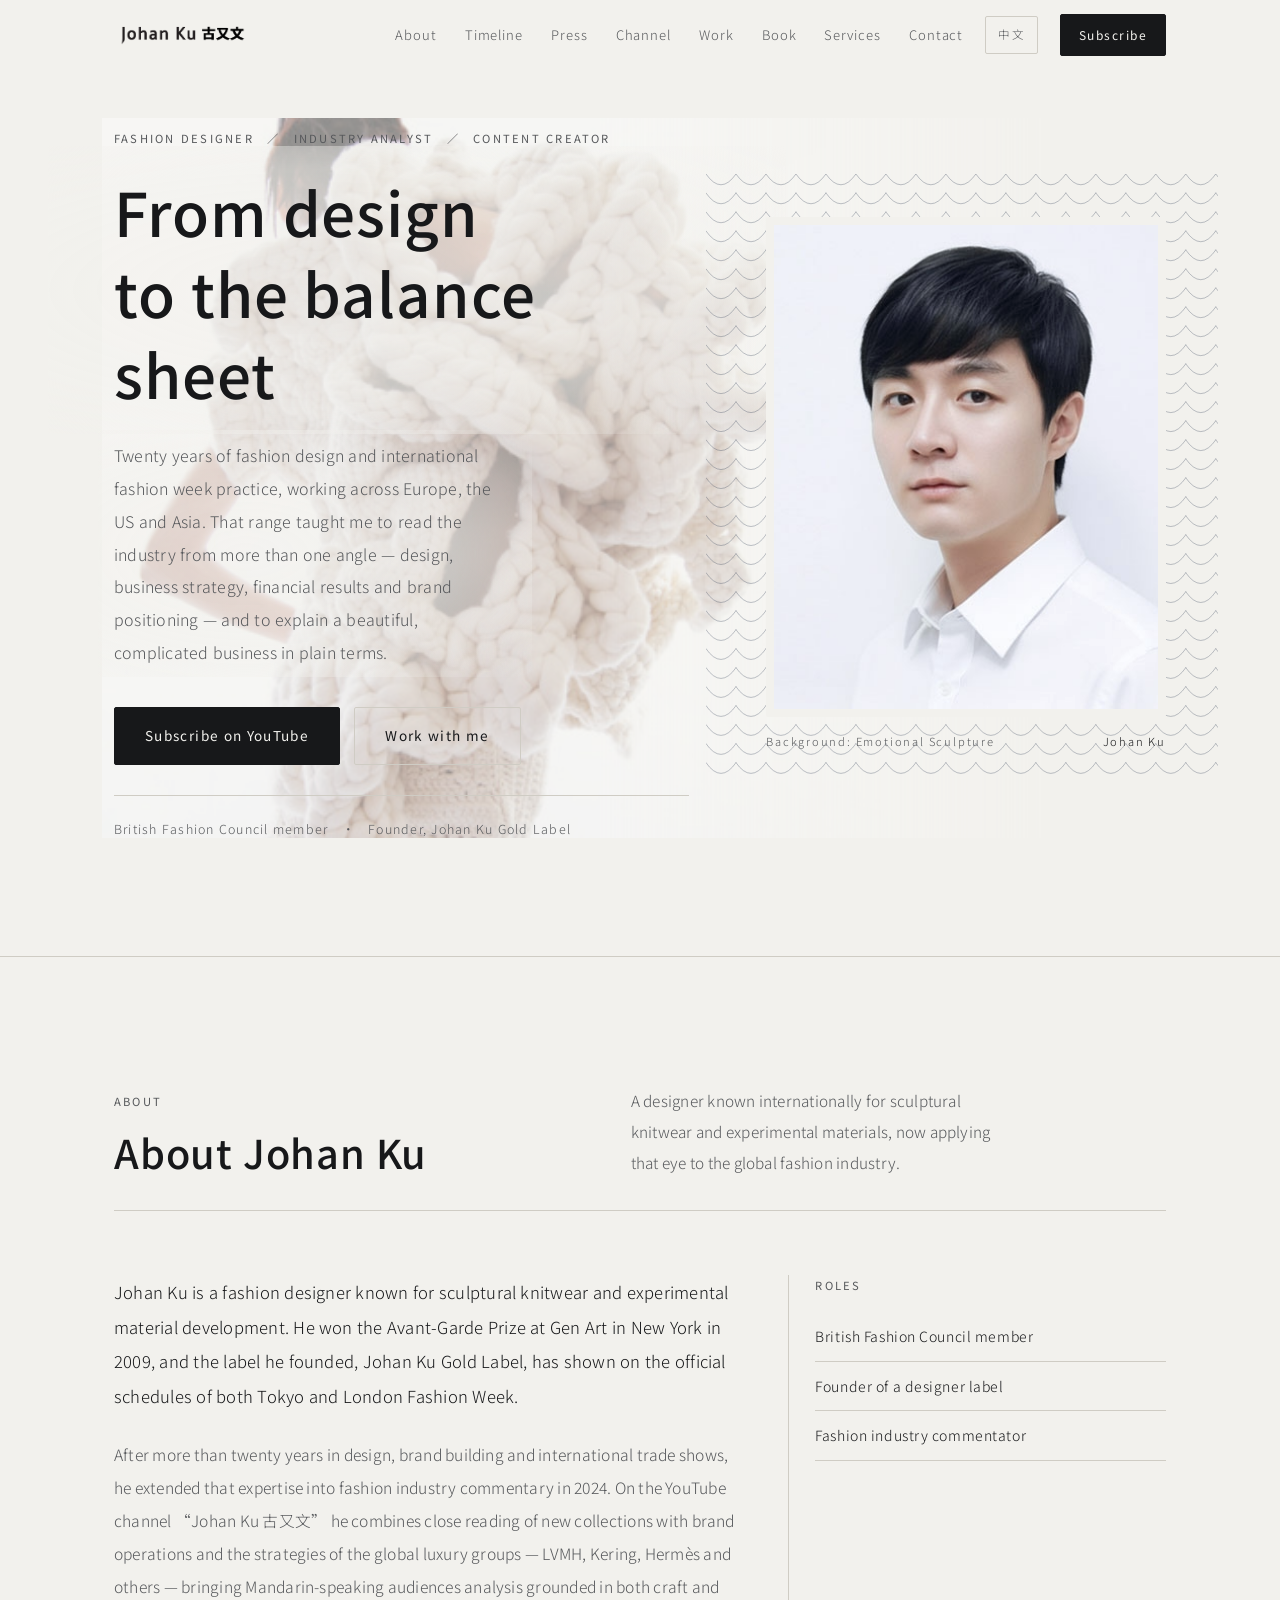
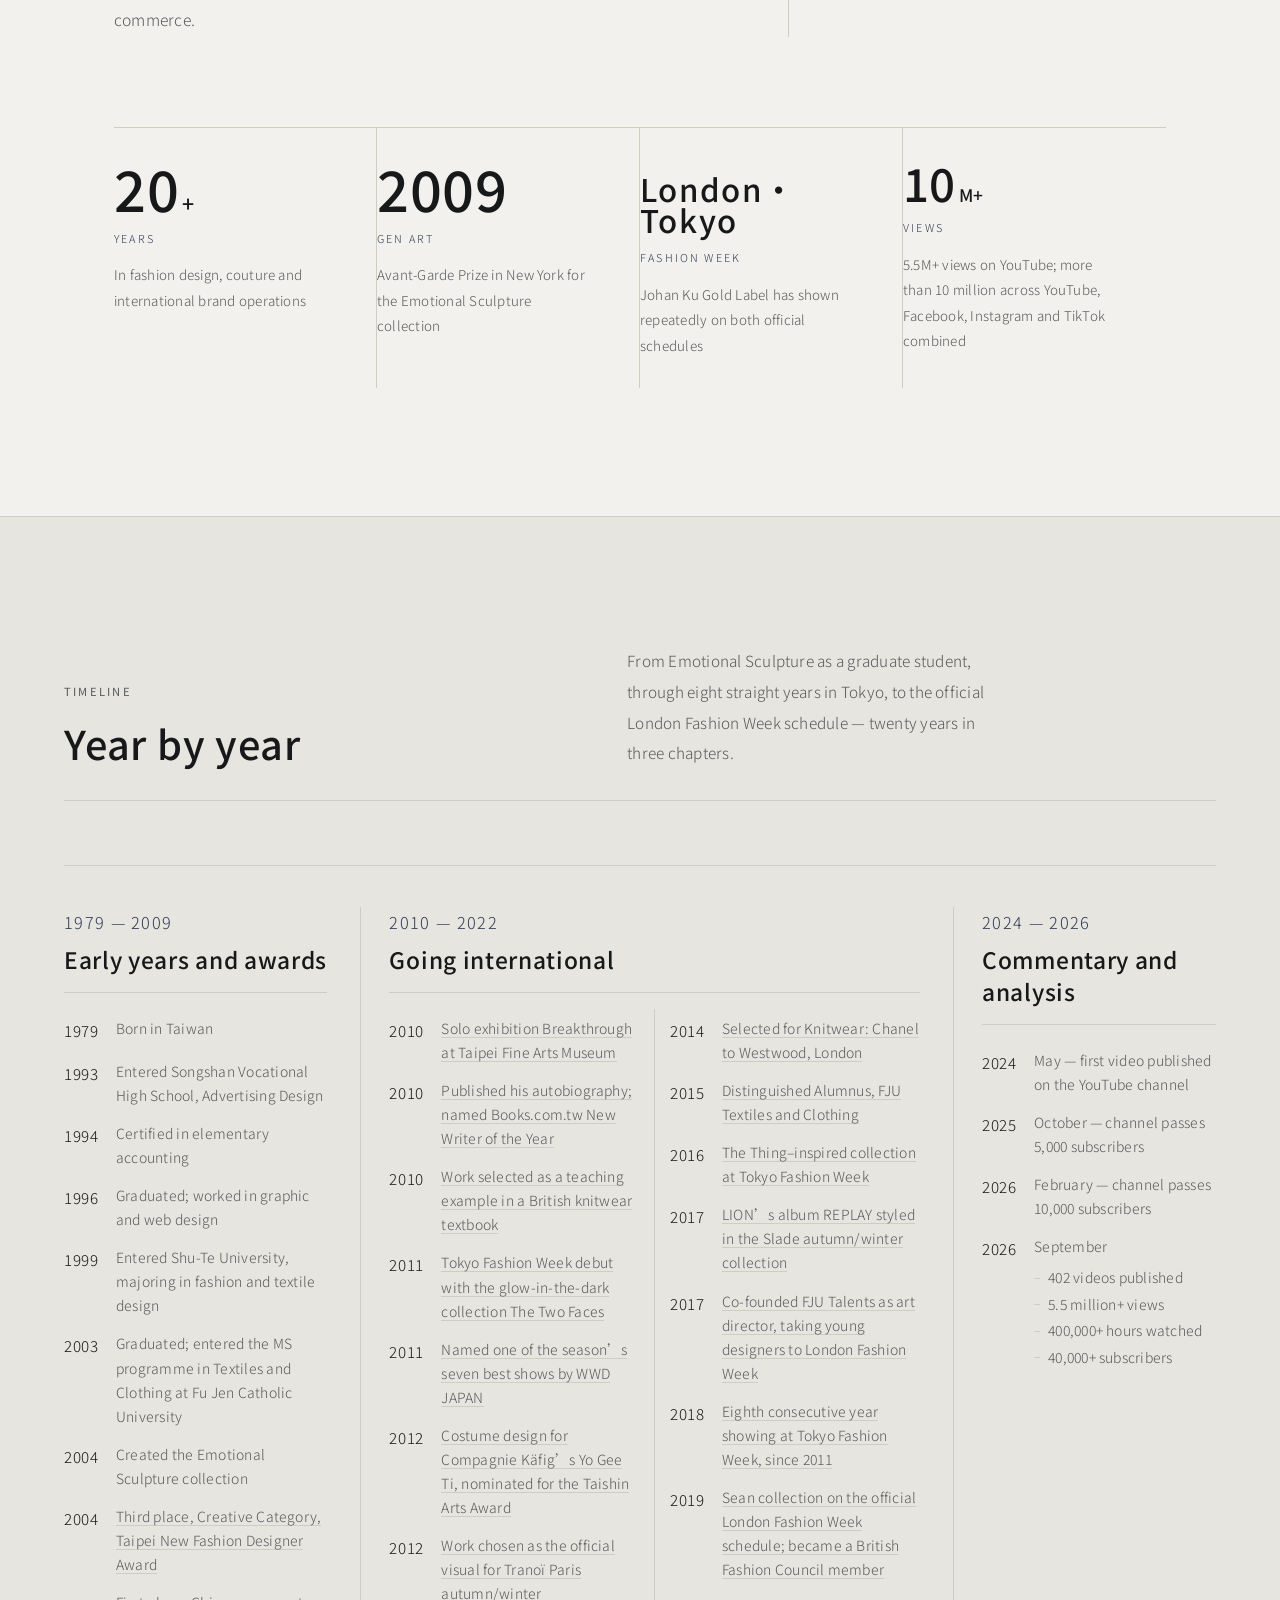
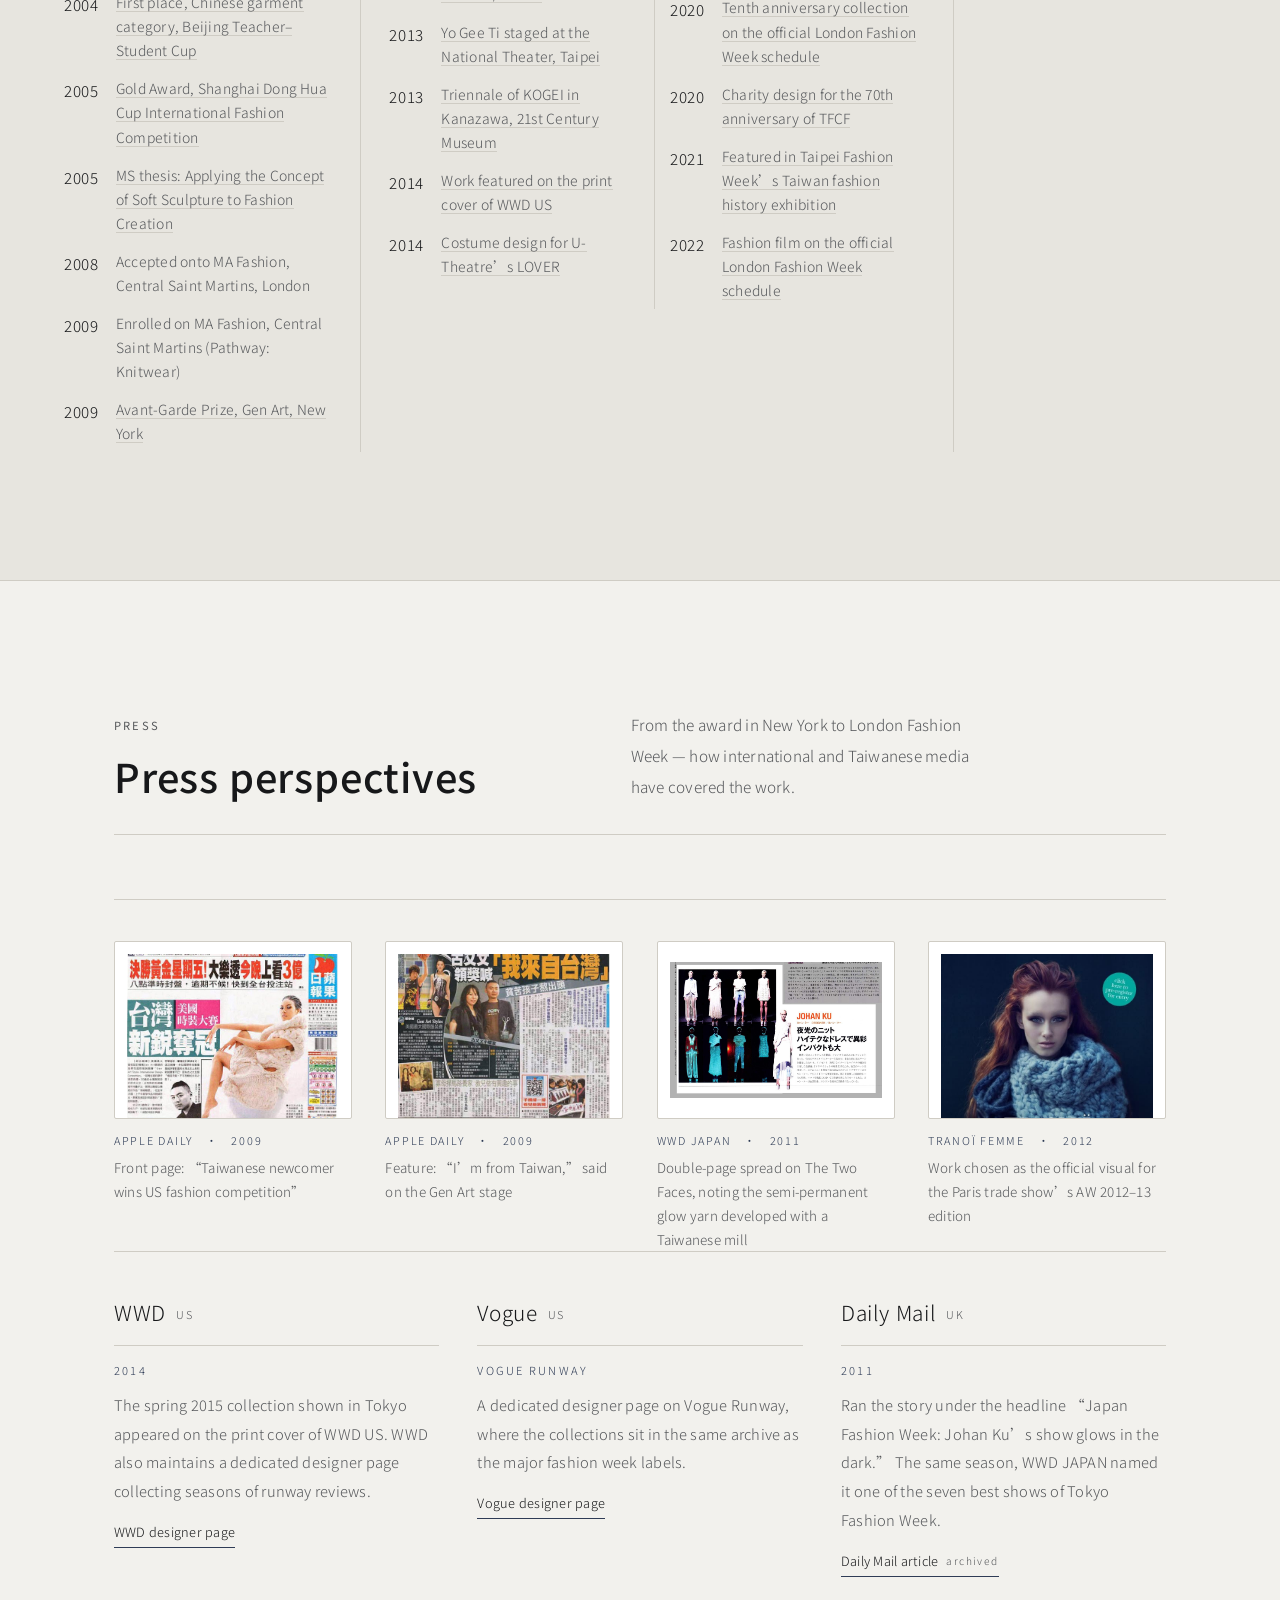
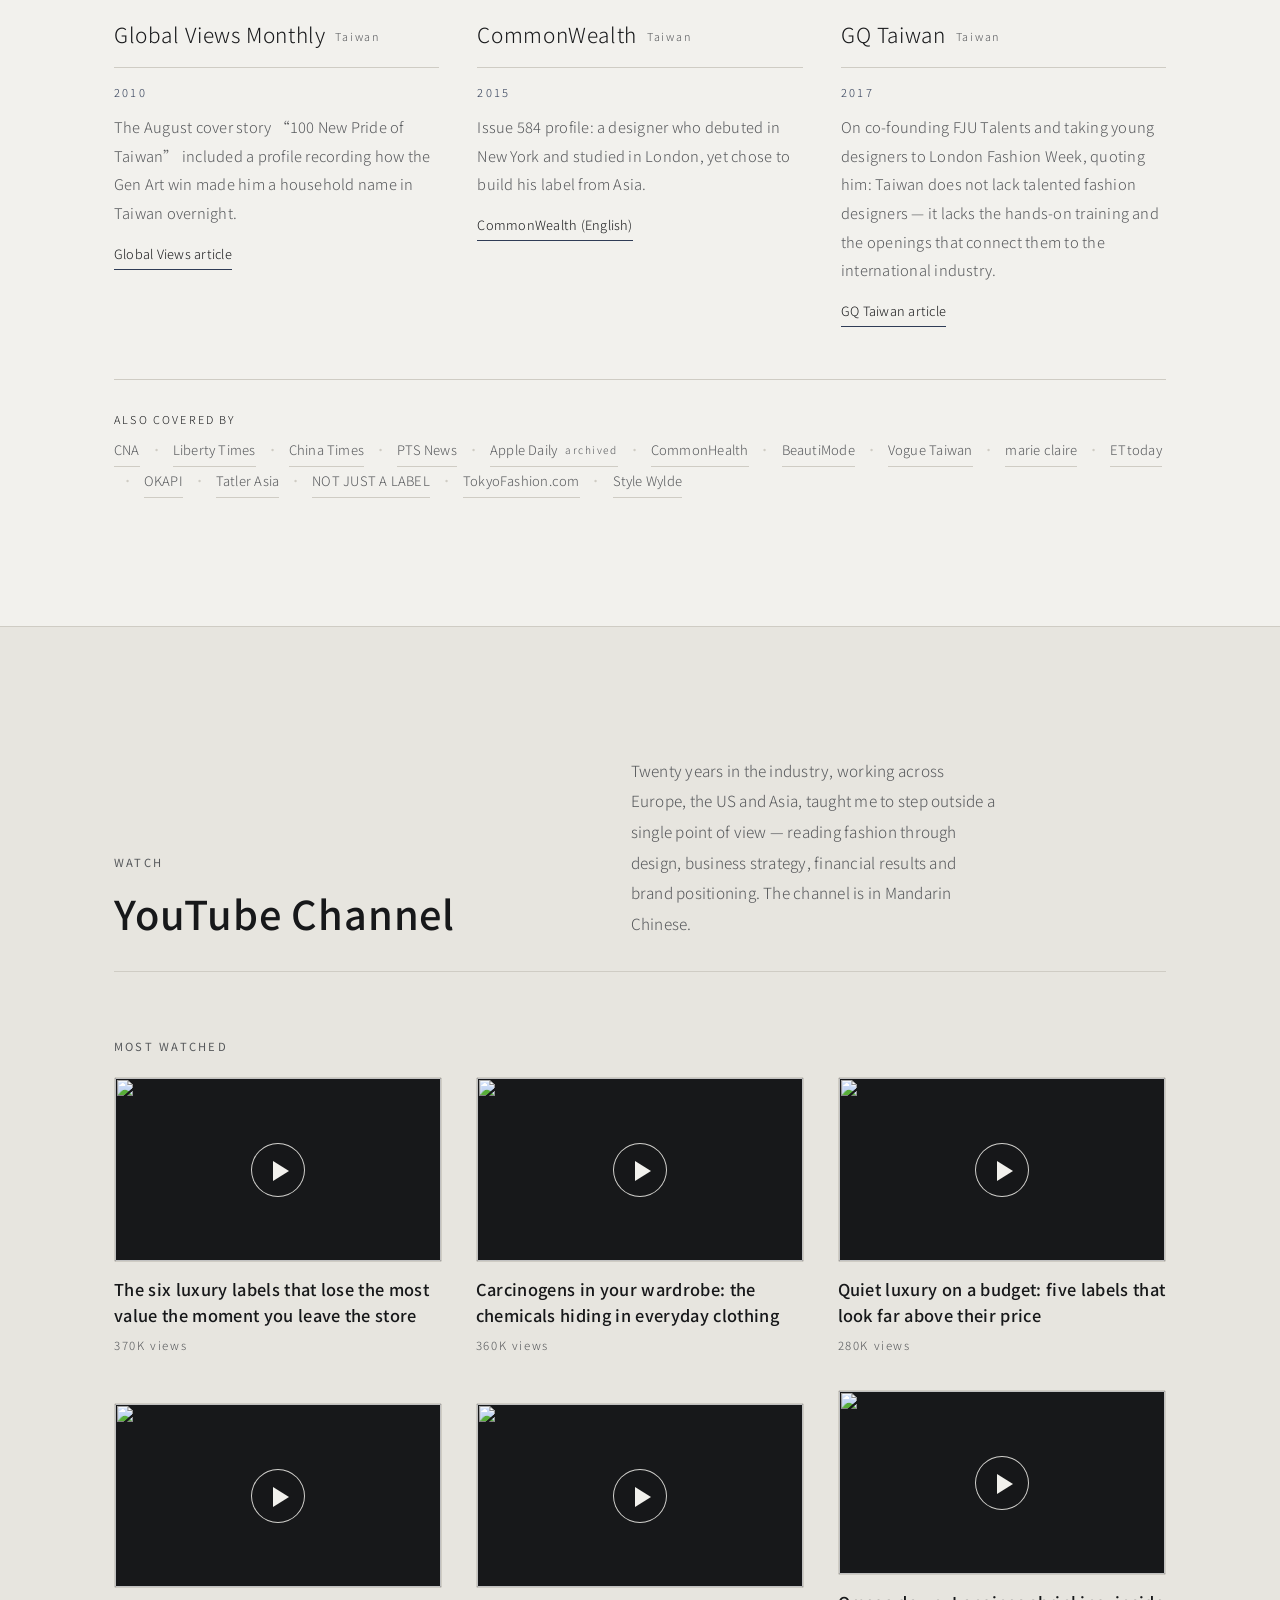
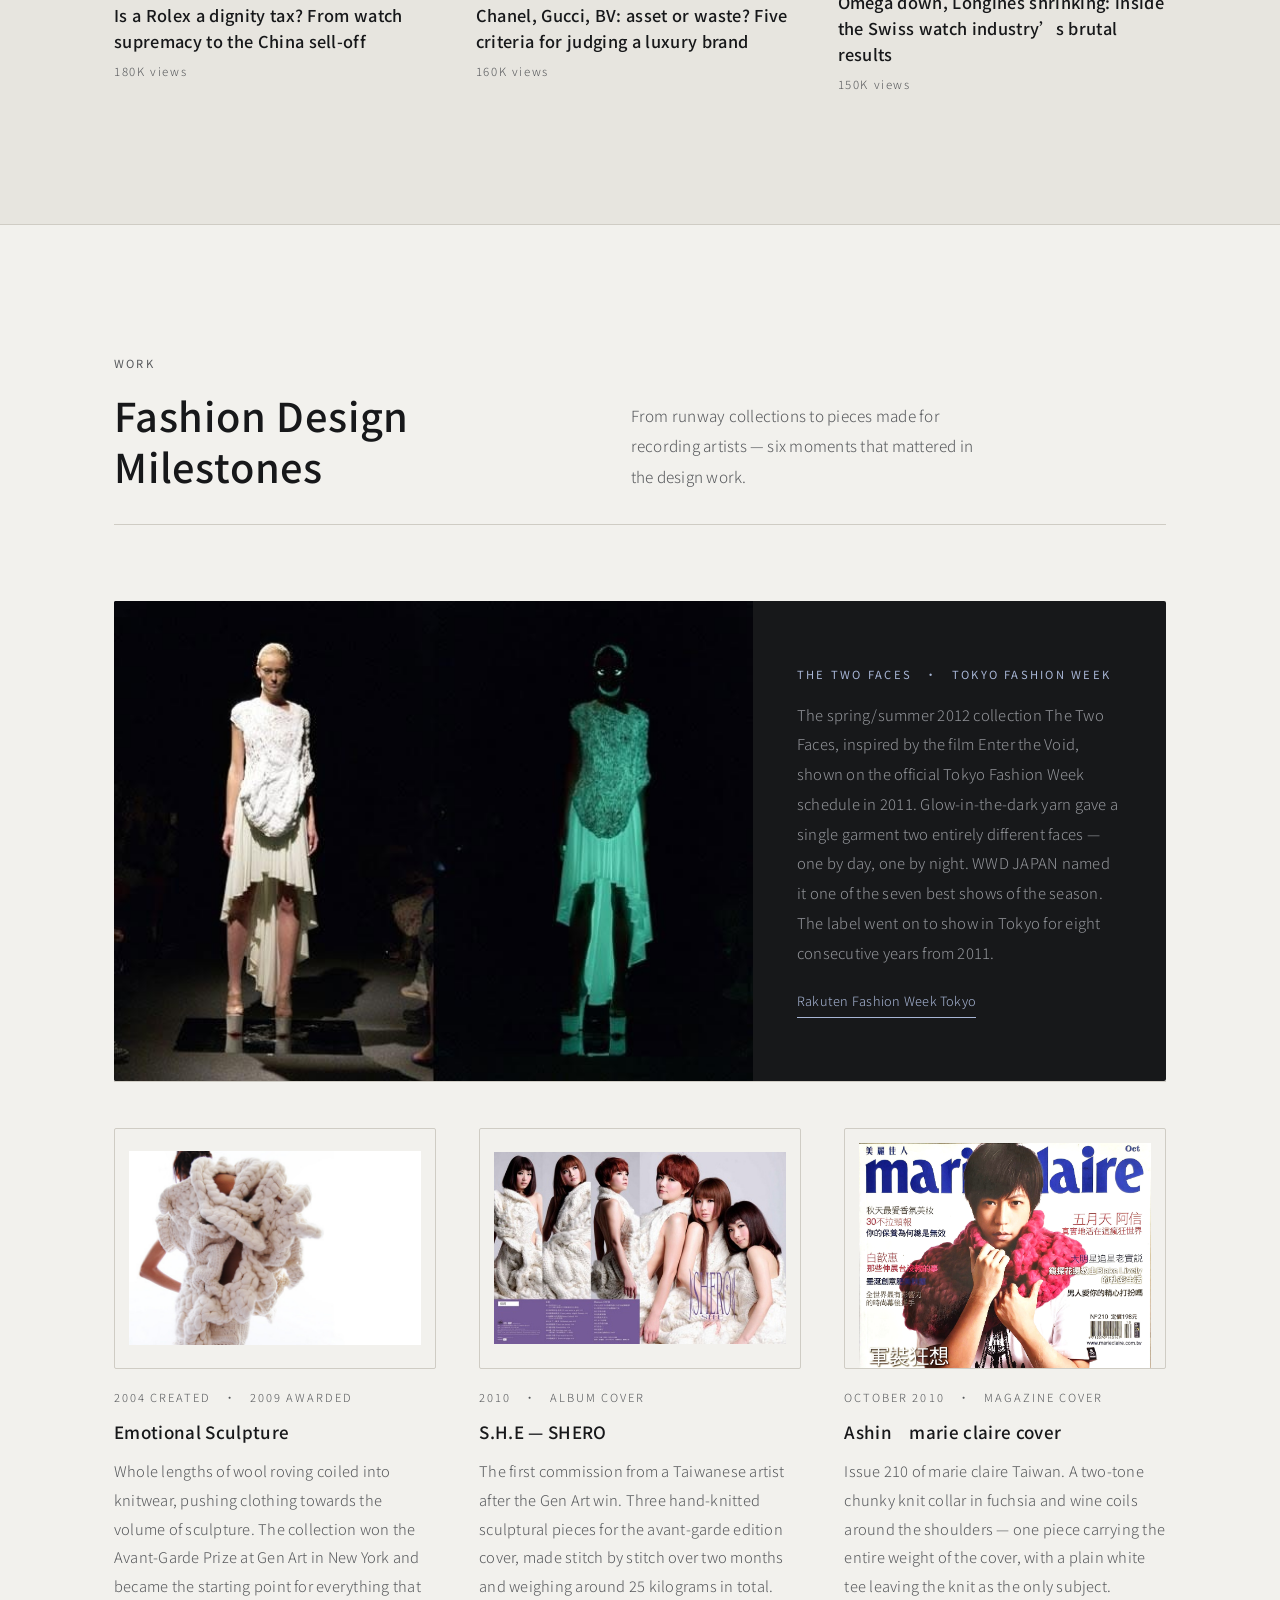
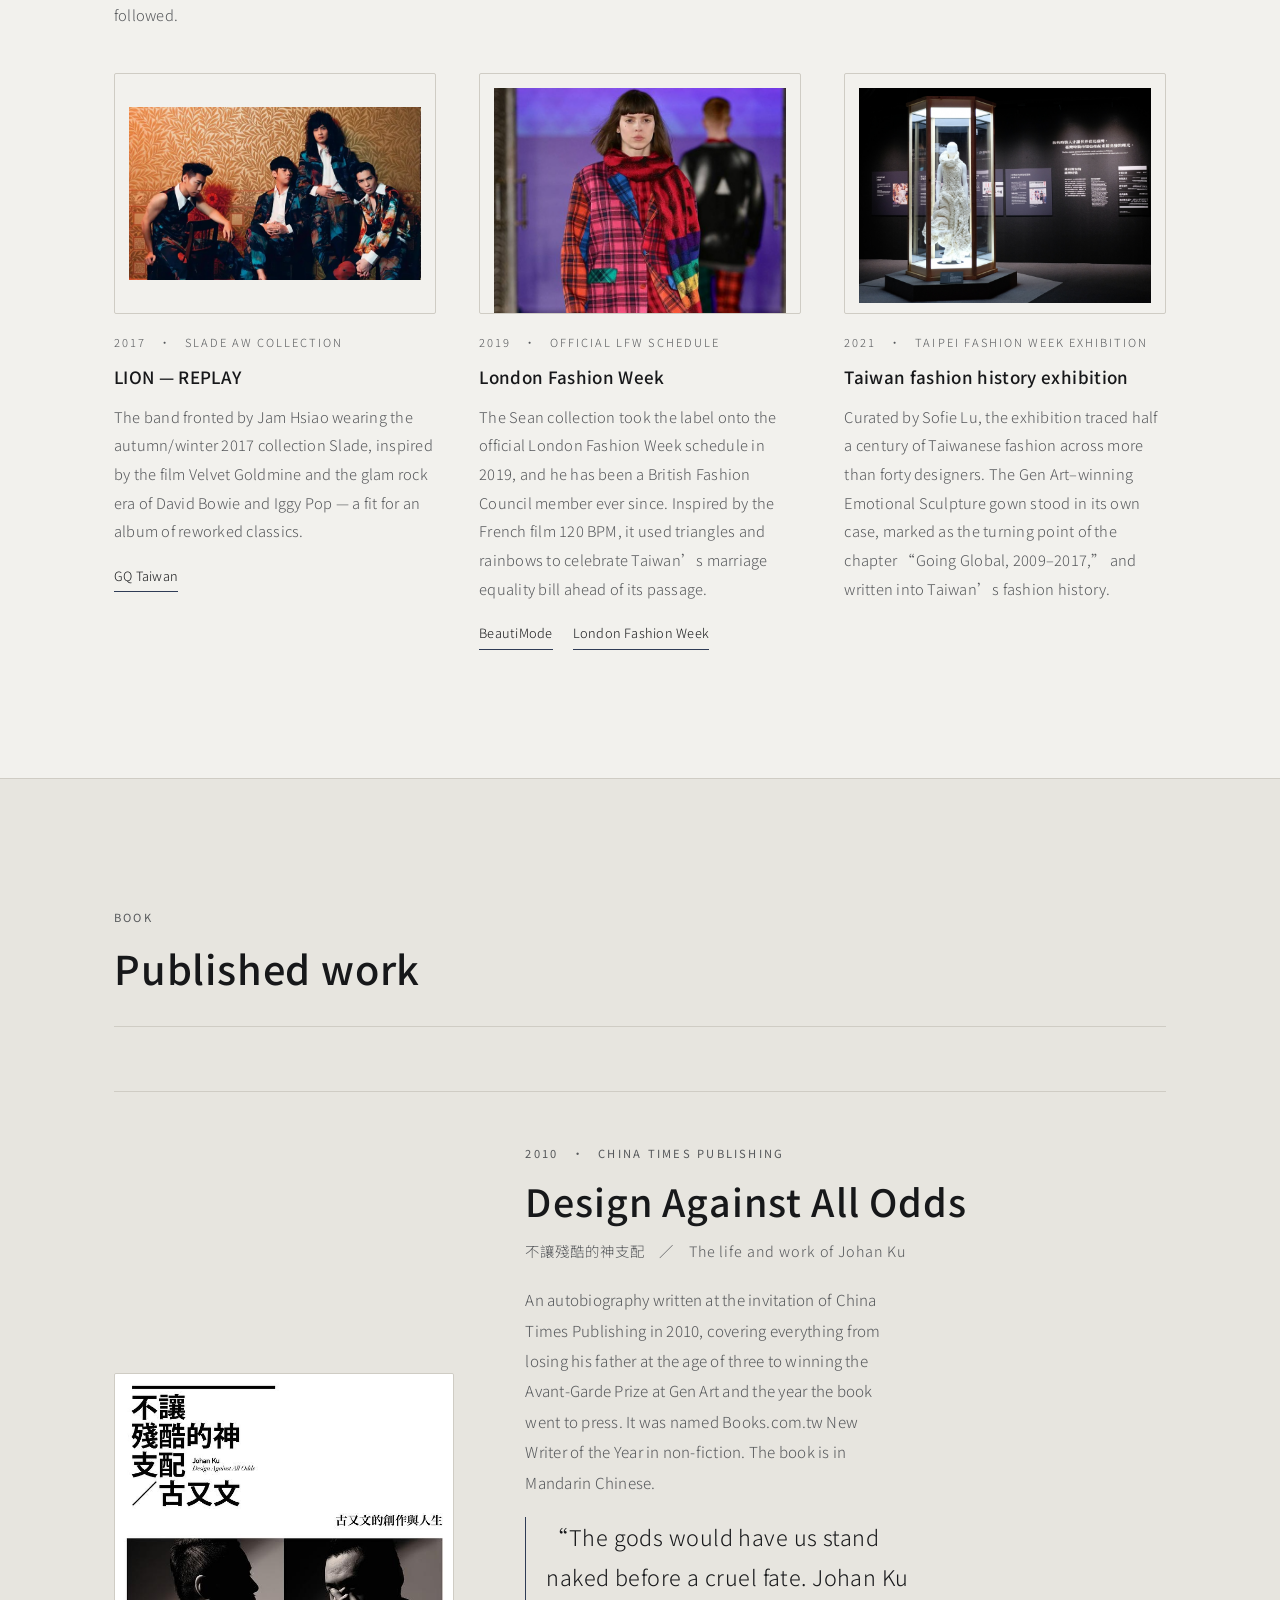
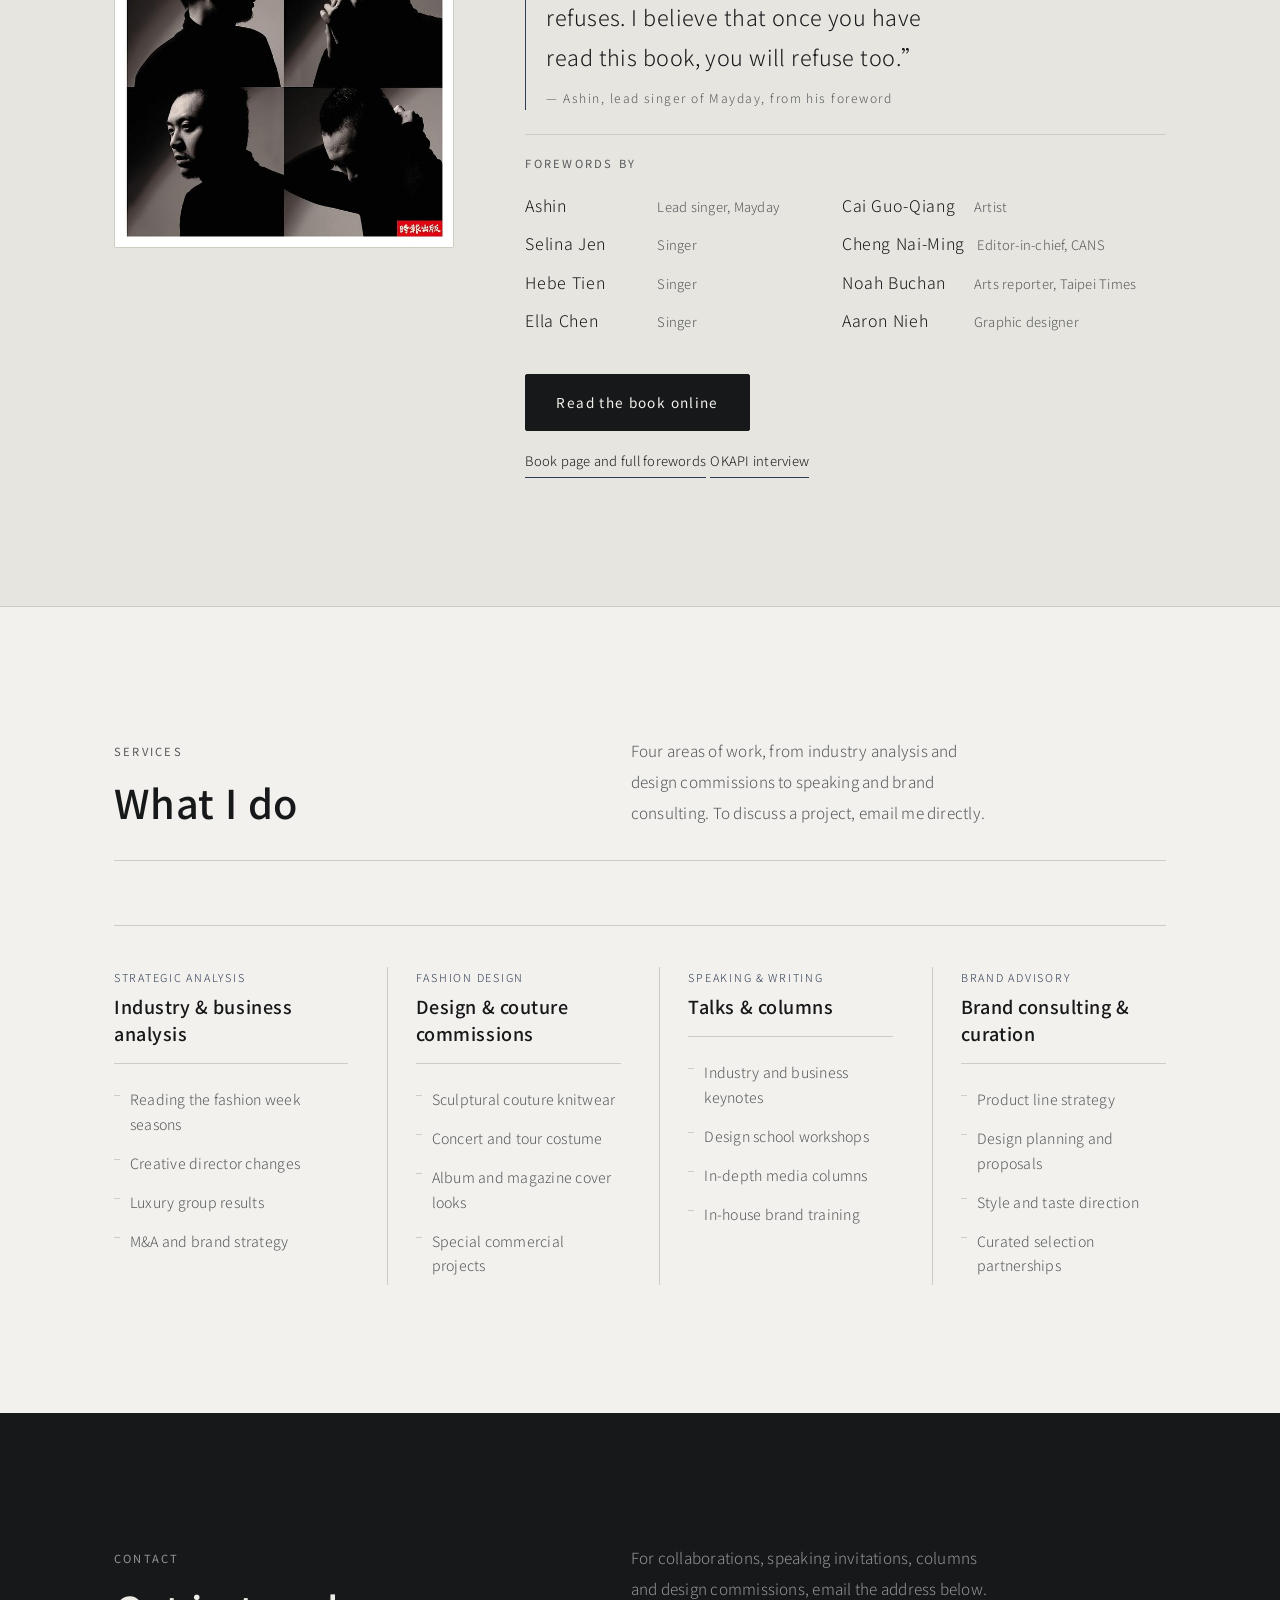
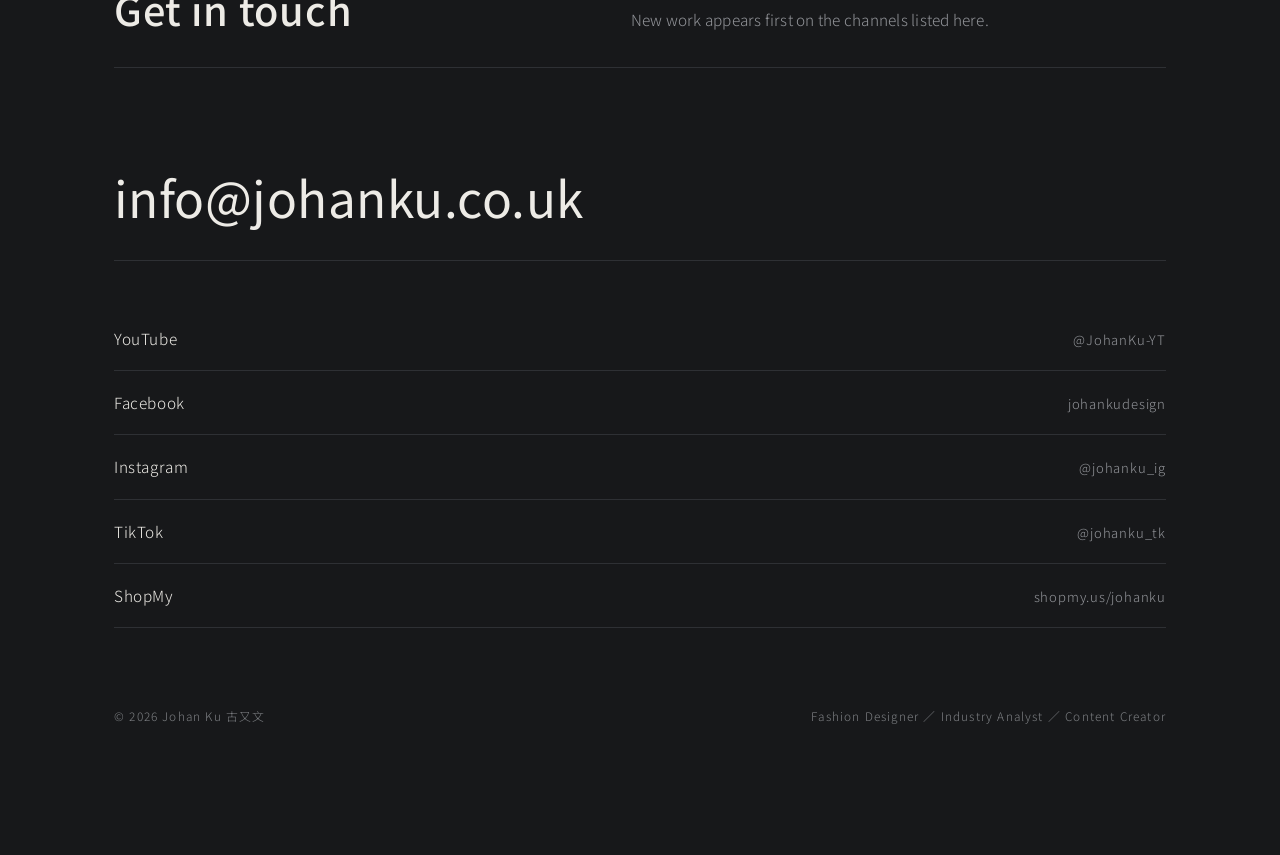
==== commit df18cebc: "熱門影片觀看數更新、名次調整，大事記更新為 9 月訂閱破 4 萬 Co-Authored-By: Claude Opus 5 <noreply@anthropic.com>" ====
--- a/en/index.html
+++ b/en/index.html
@@ -285,12 +285,12 @@
           <li class="era-item"><span class="era-y">2026</span><span class="era-t">February — channel passes 10,000 subscribers</span></li>
           <li class="era-item">
             <span class="era-y">2026</span>
-            <span class="era-t">August
+            <span class="era-t">September
               <span class="era-stats">
                 <span>402 videos published</span>
                 <span>5.5 million+ views</span>
                 <span>400,000+ hours watched</span>
-                <span>39,000+ subscribers</span>
+                <span>40,000+ subscribers</span>
               </span>
             </span>
           </li>
@@ -456,7 +456,7 @@
             <span class="vid-play" aria-hidden="true"></span>
           </span>
           <span class="vid-title">The six luxury labels that lose the most value the moment you leave the store</span>
-          <span class="vid-views">360K views</span>
+          <span class="vid-views">370K views</span>
         </button>
 
         <button class="vid reveal" type="button" data-yt="VLlukqrvkJI" style="--d:.06s">
@@ -465,7 +465,7 @@
             <span class="vid-play" aria-hidden="true"></span>
           </span>
           <span class="vid-title">Carcinogens in your wardrobe: the chemicals hiding in everyday clothing</span>
-          <span class="vid-views">310K views</span>
+          <span class="vid-views">360K views</span>
         </button>
 
         <button class="vid reveal" type="button" data-yt="etuntrL17HE" style="--d:.12s">
@@ -474,25 +474,25 @@
             <span class="vid-play" aria-hidden="true"></span>
           </span>
           <span class="vid-title">Quiet luxury on a budget: five labels that look far above their price</span>
-          <span class="vid-views">220K views</span>
-        </button>
-
-        <button class="vid reveal" type="button" data-yt="RNqUS7Gq7nA" style="--d:.18s">
+          <span class="vid-views">280K views</span>
+        </button>
+
+        <button class="vid reveal" type="button" data-yt="kYzrrV9Wi6g" style="--d:.18s">
+          <span class="vid-media">
+            <img src="https://i.ytimg.com/vi/kYzrrV9Wi6g/hqdefault.jpg" alt="" loading="lazy" width="480" height="360">
+            <span class="vid-play" aria-hidden="true"></span>
+          </span>
+          <span class="vid-title">Is a Rolex a dignity tax? From watch supremacy to the China sell-off</span>
+          <span class="vid-views">180K views</span>
+        </button>
+
+        <button class="vid reveal" type="button" data-yt="RNqUS7Gq7nA" style="--d:.24s">
           <span class="vid-media">
             <img src="https://i.ytimg.com/vi/RNqUS7Gq7nA/hqdefault.jpg" alt="" loading="lazy" width="480" height="360">
             <span class="vid-play" aria-hidden="true"></span>
           </span>
           <span class="vid-title">Chanel, Gucci, BV: asset or waste? Five criteria for judging a luxury brand</span>
-          <span class="vid-views">150K views</span>
-        </button>
-
-        <button class="vid reveal" type="button" data-yt="kYzrrV9Wi6g" style="--d:.24s">
-          <span class="vid-media">
-            <img src="https://i.ytimg.com/vi/kYzrrV9Wi6g/hqdefault.jpg" alt="" loading="lazy" width="480" height="360">
-            <span class="vid-play" aria-hidden="true"></span>
-          </span>
-          <span class="vid-title">Is a Rolex a dignity tax? From watch supremacy to the China sell-off</span>
-          <span class="vid-views">140K views</span>
+          <span class="vid-views">160K views</span>
         </button>
 
         <button class="vid reveal" type="button" data-yt="UaBp36UaQvQ" style="--d:.30s">
@@ -501,7 +501,7 @@
             <span class="vid-play" aria-hidden="true"></span>
           </span>
           <span class="vid-title">Omega down, Longines shrinking: inside the Swiss watch industry’s brutal results</span>
-          <span class="vid-views">130K views</span>
+          <span class="vid-views">150K views</span>
         </button>
 
       </div>
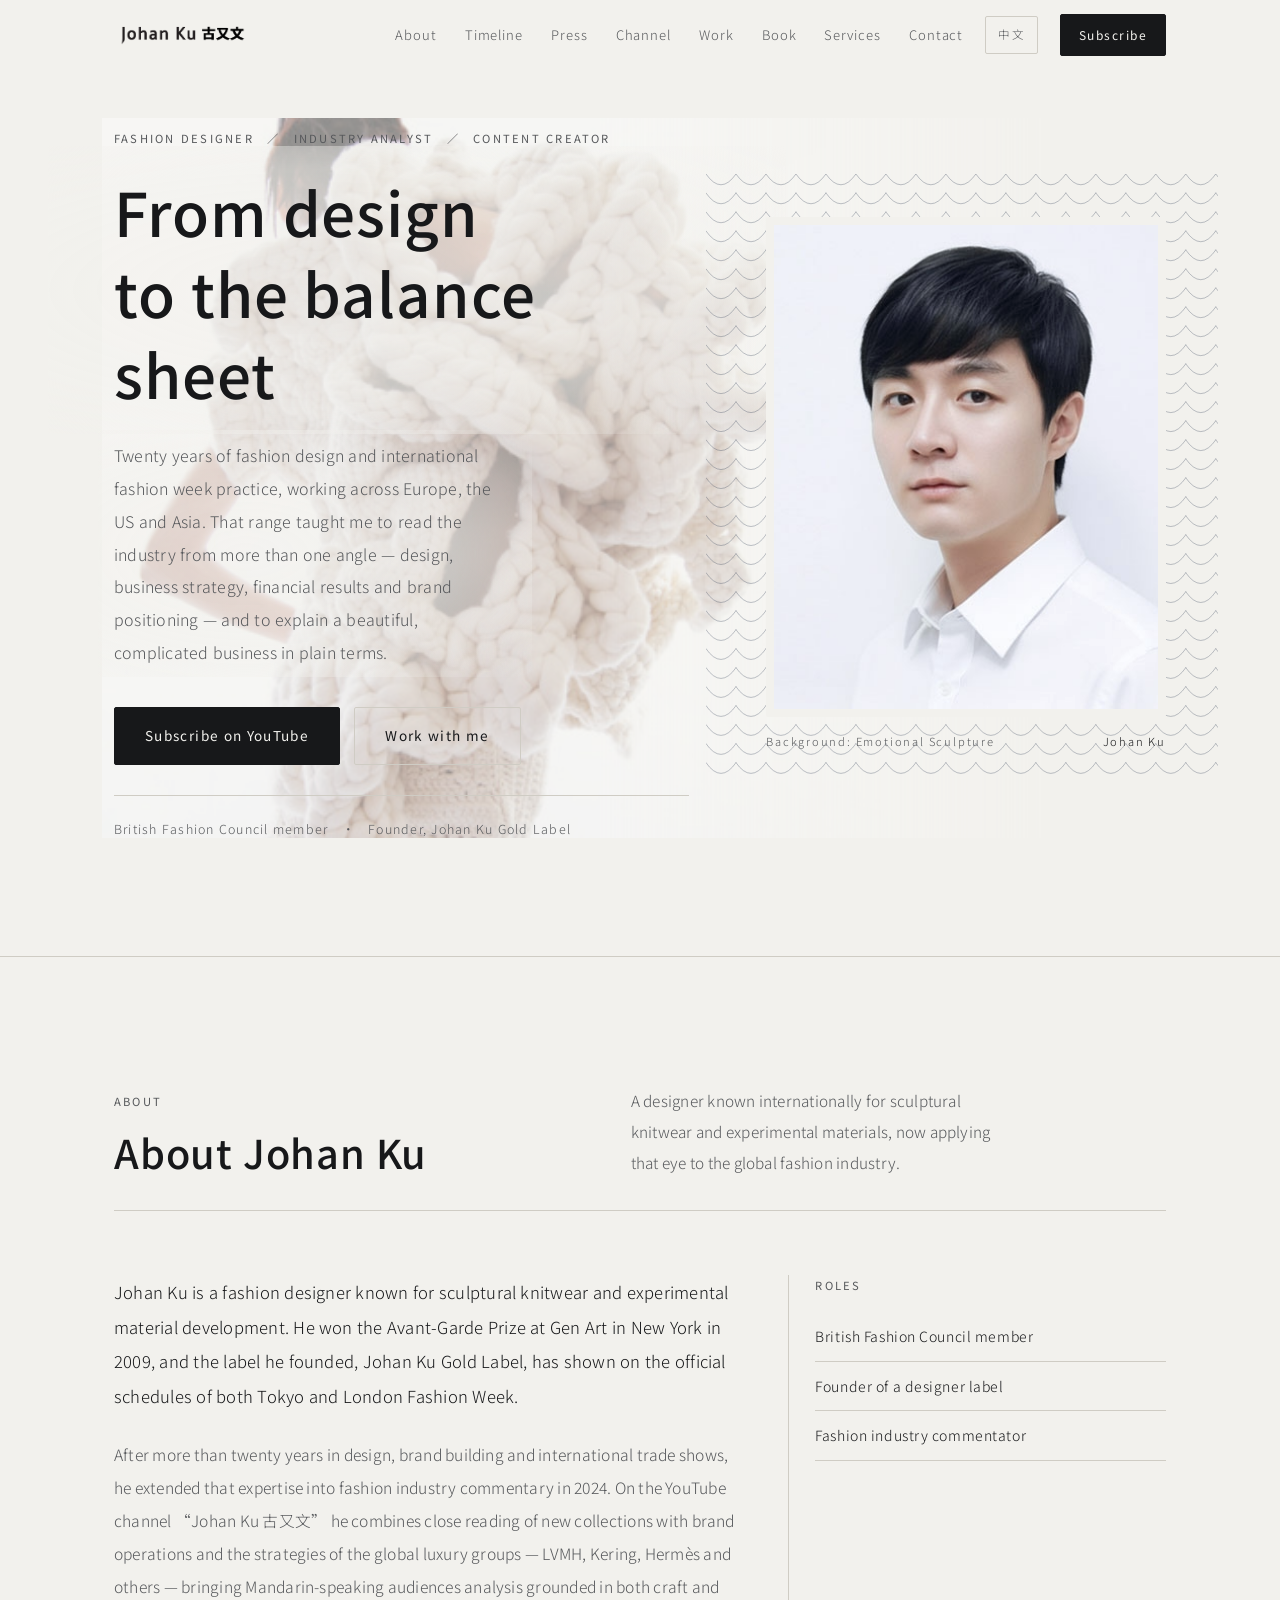
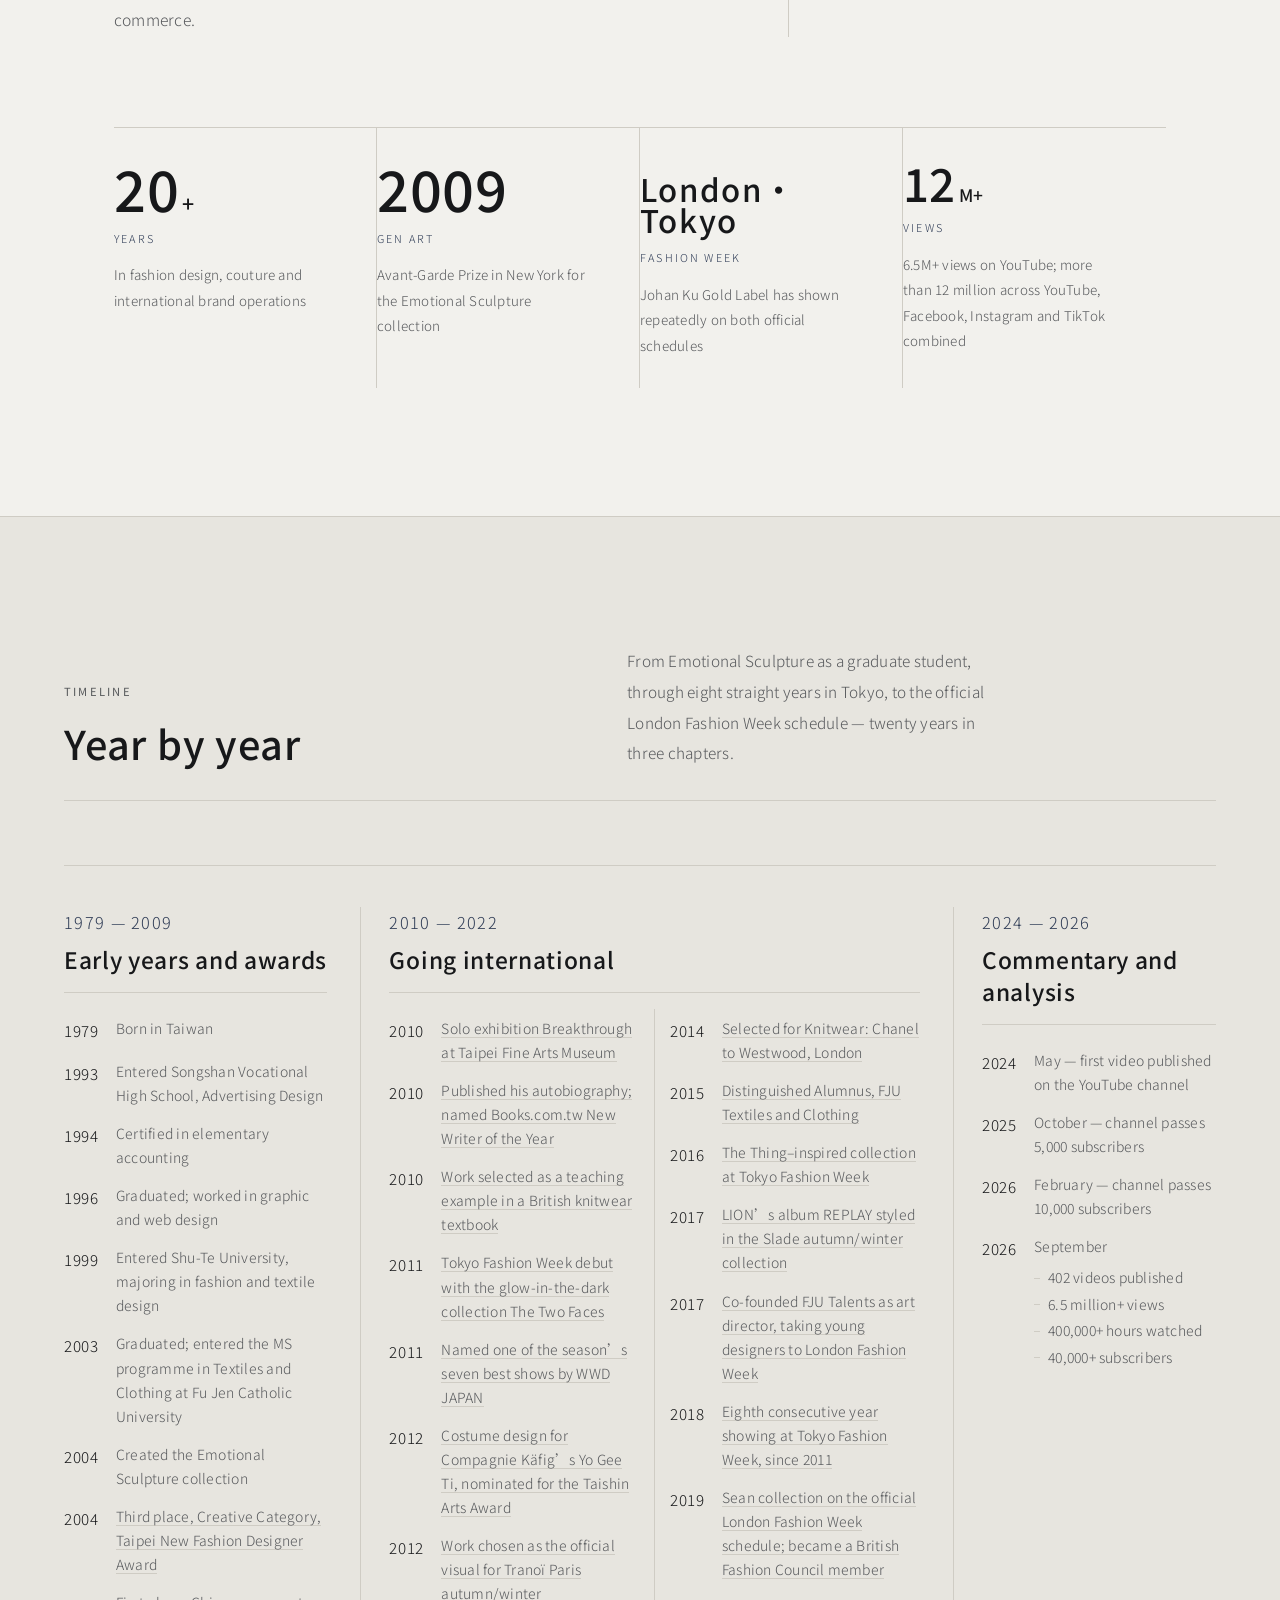
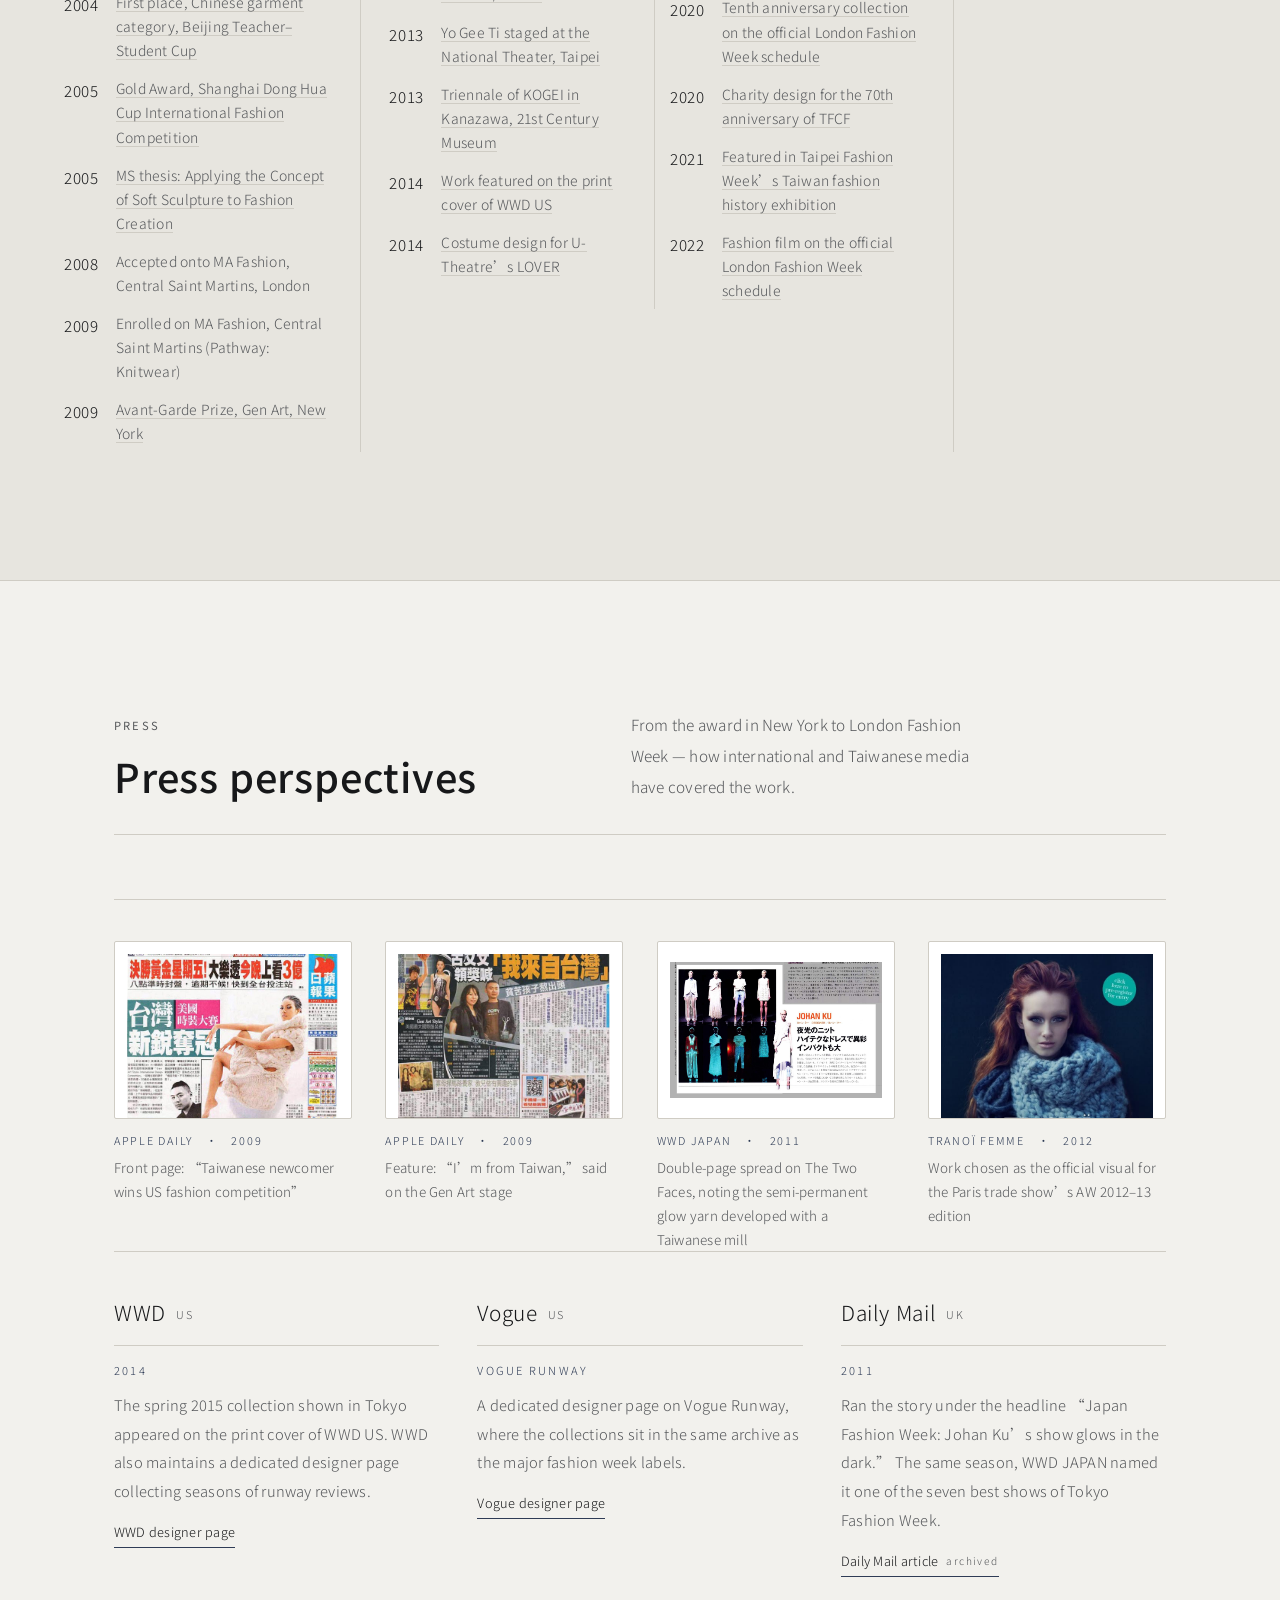
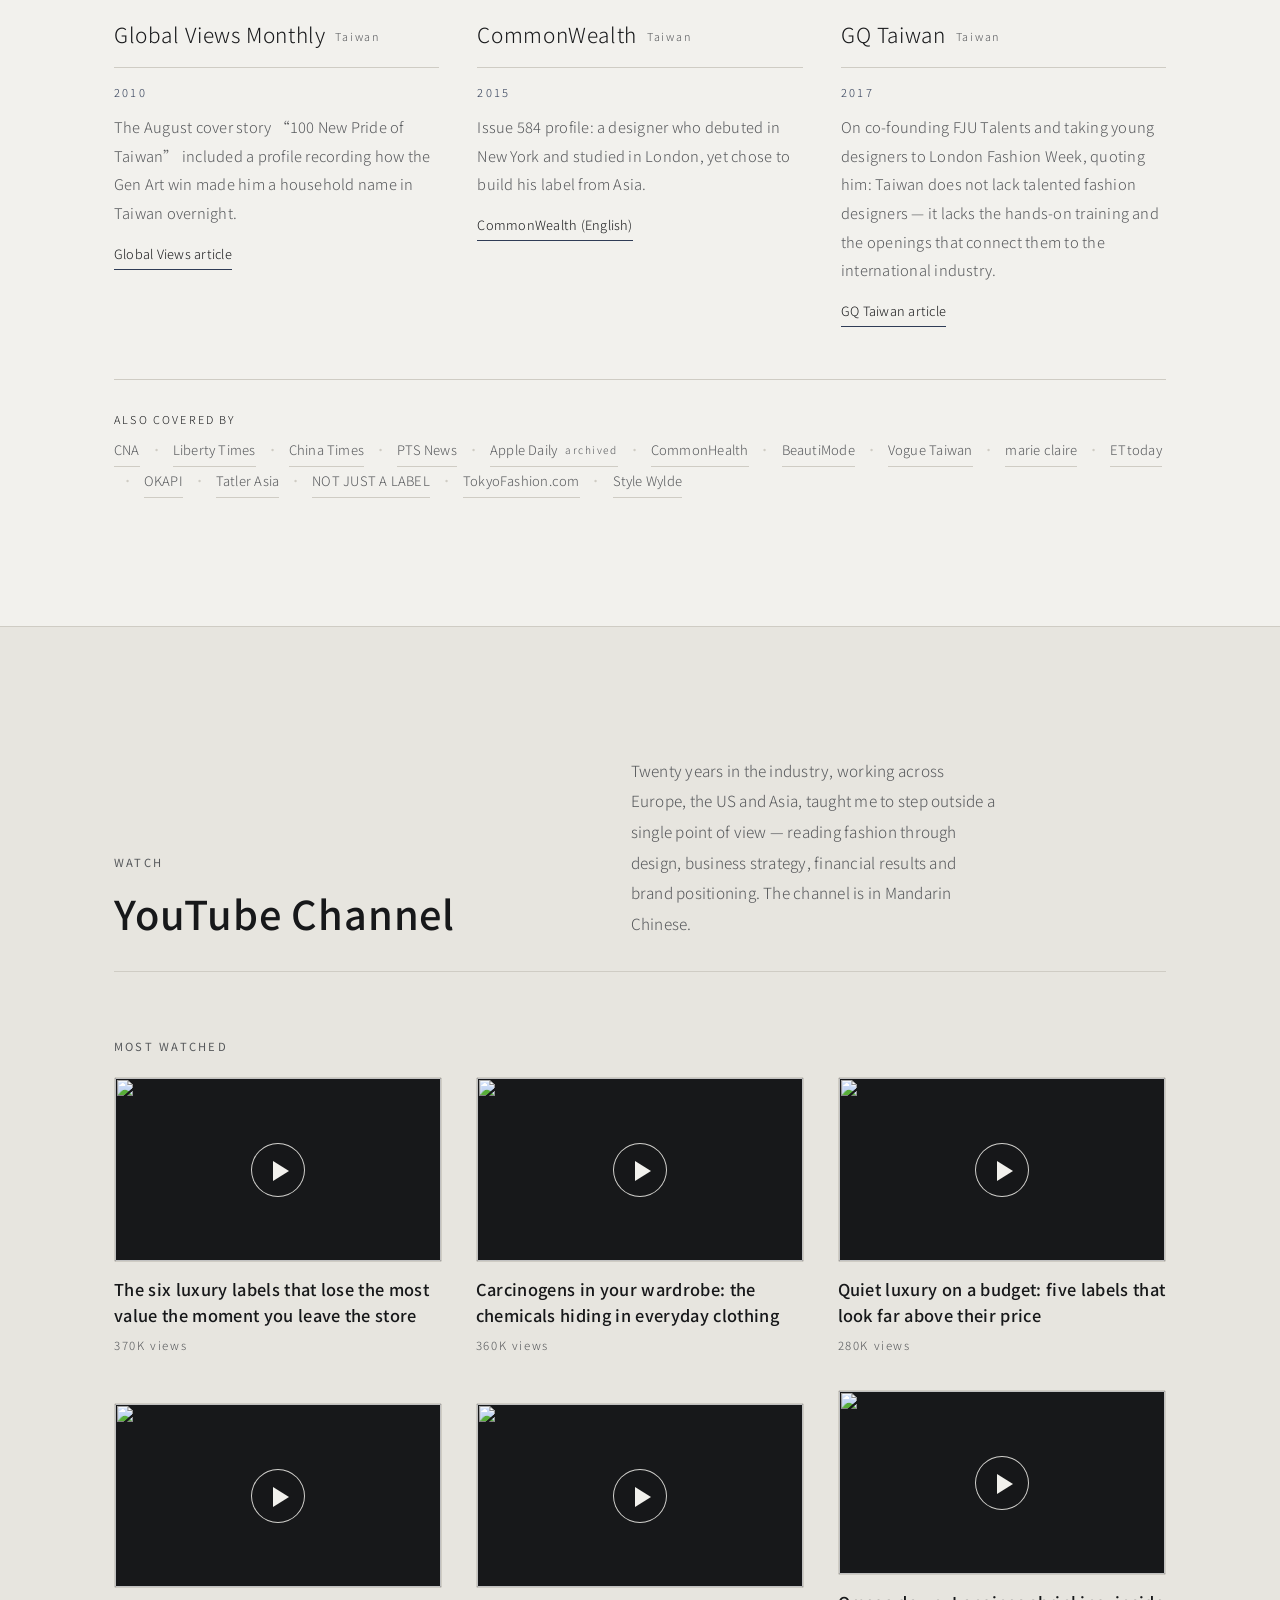
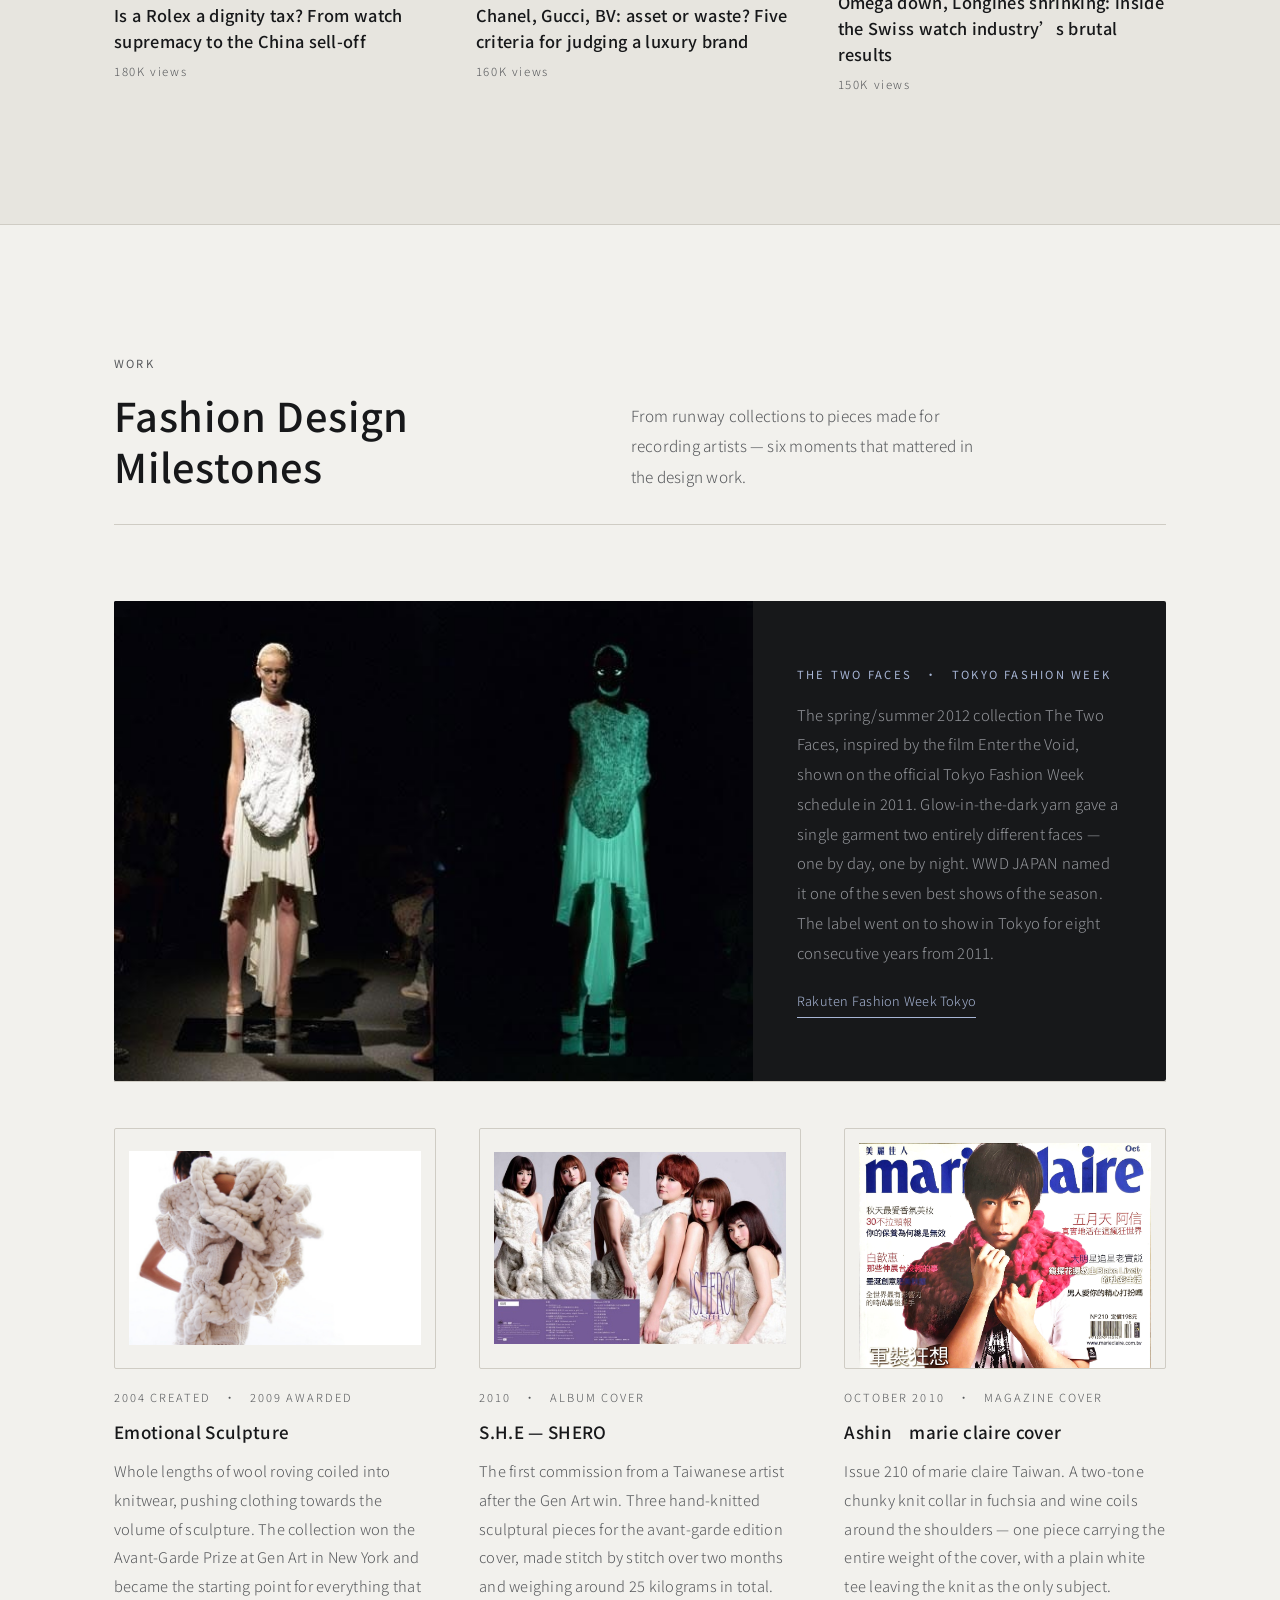
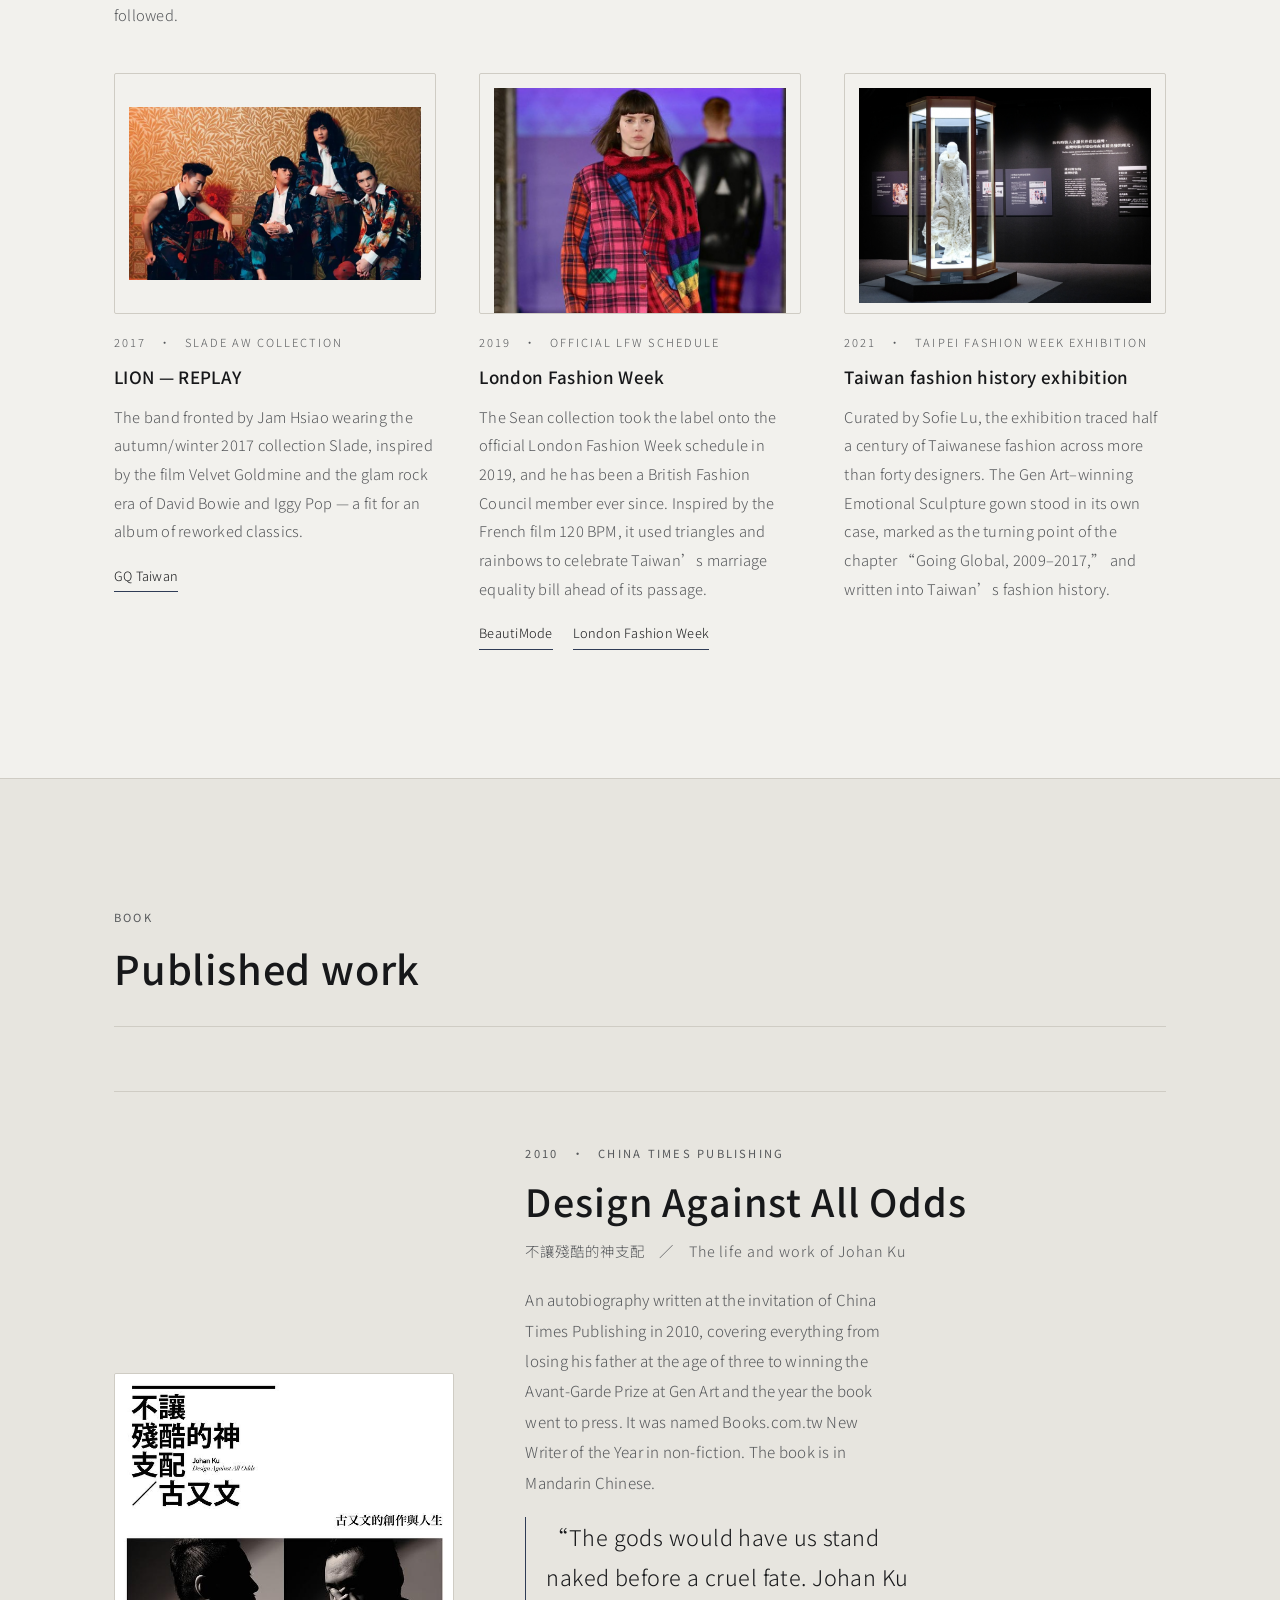
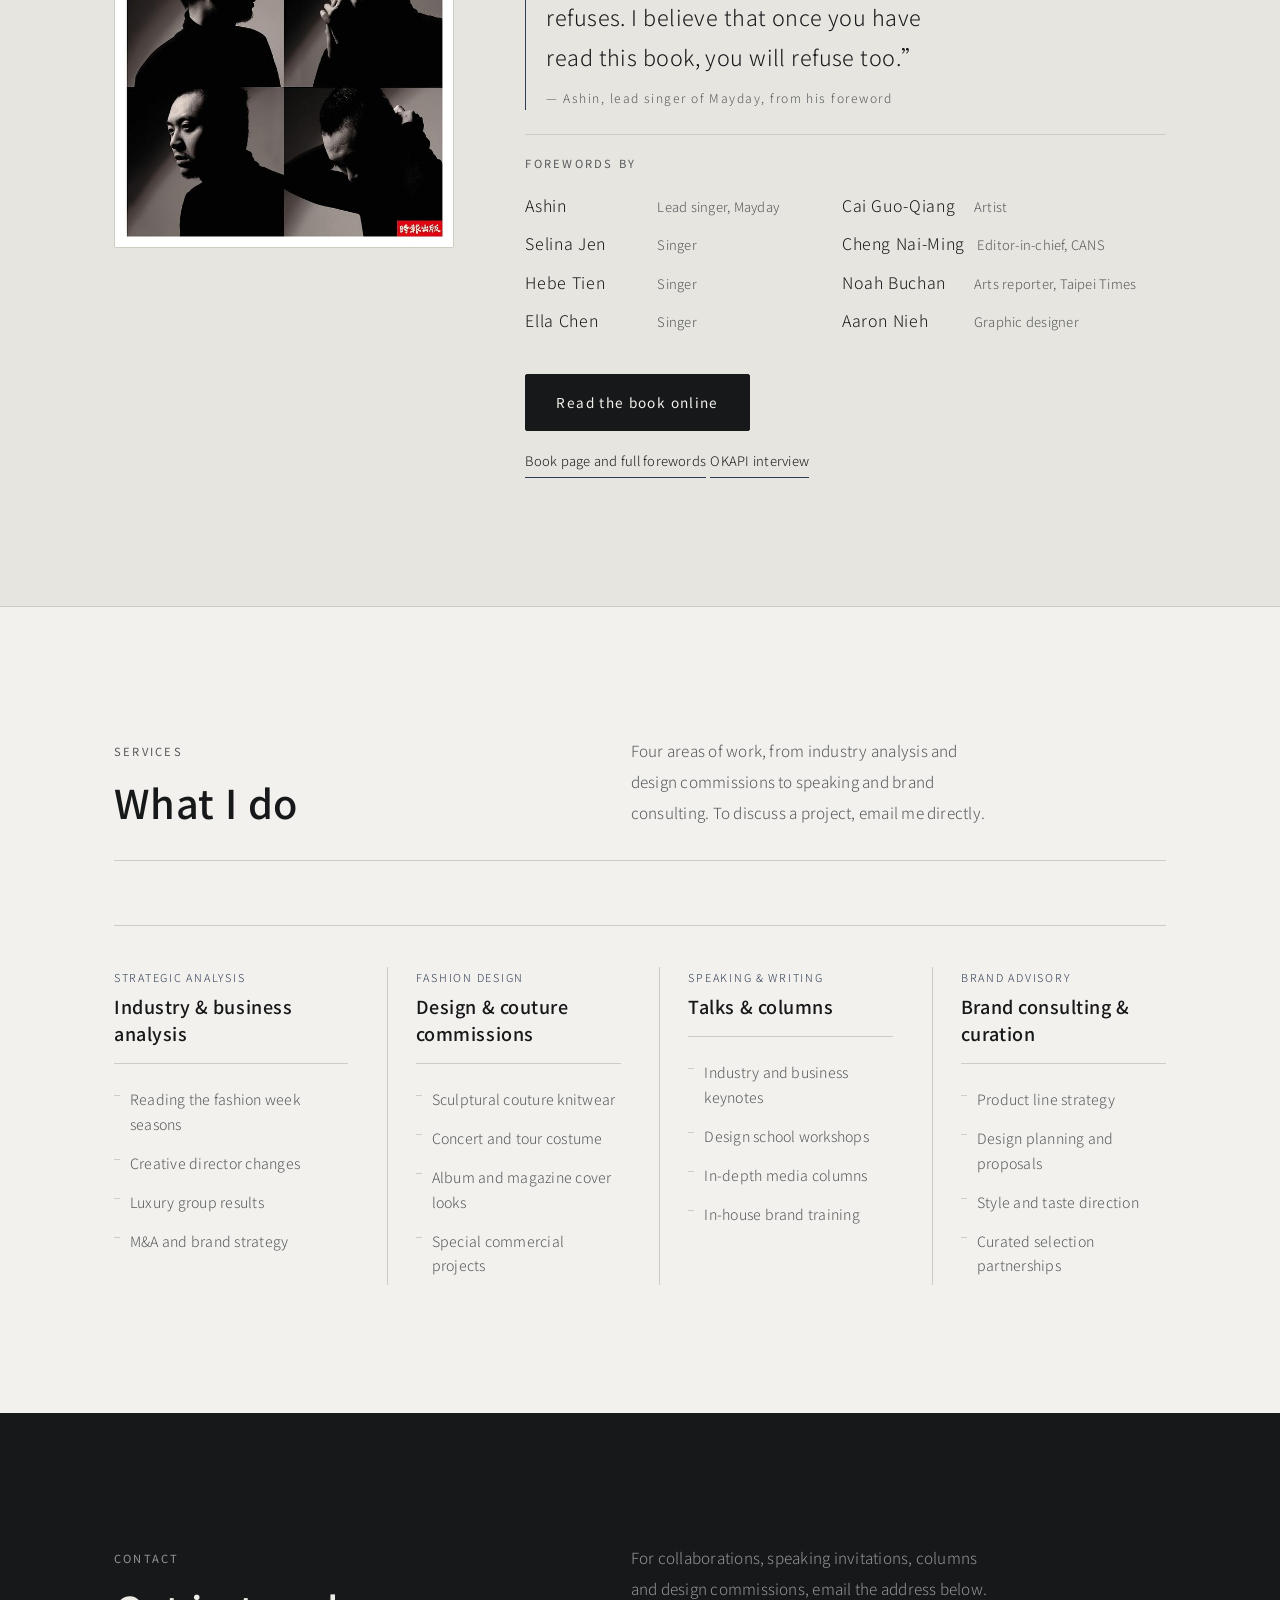
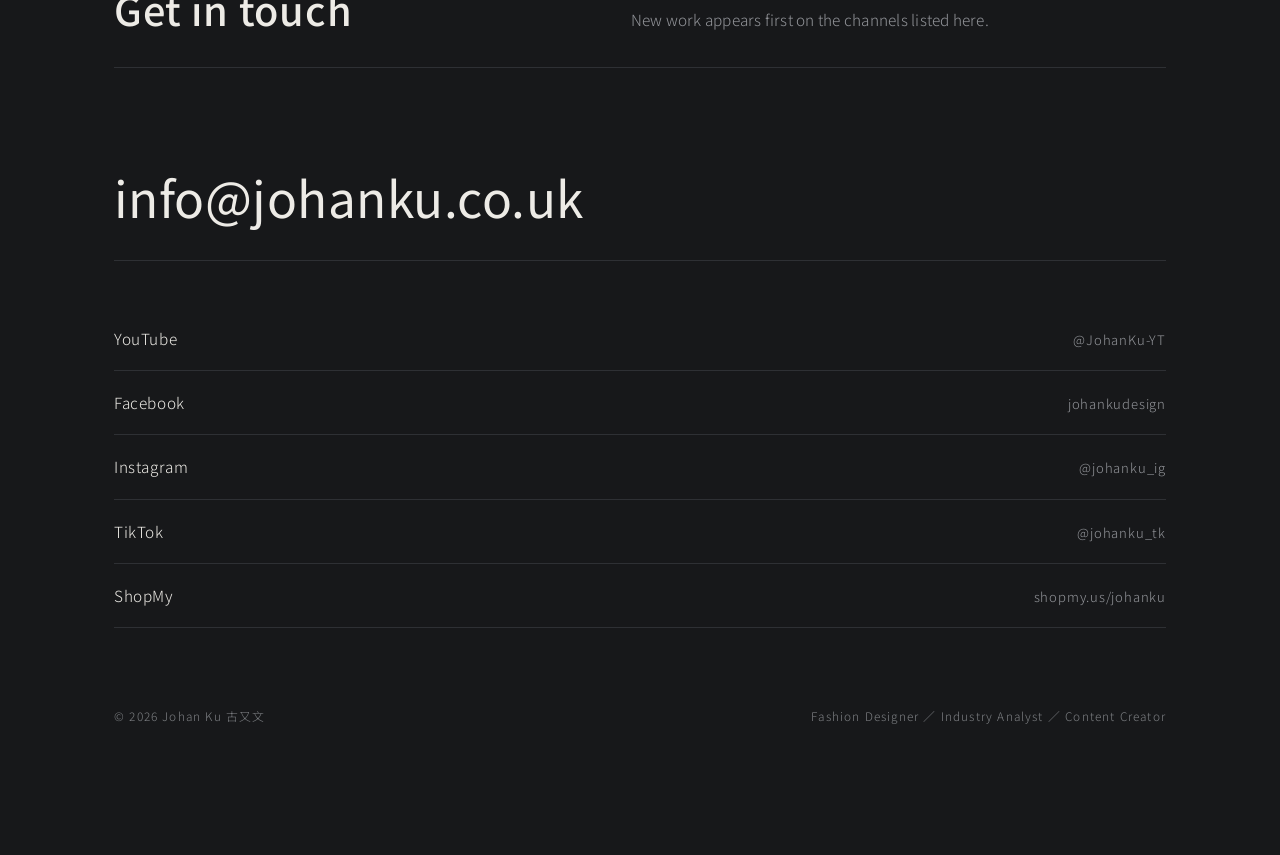
==== commit 0c2d96c2: "瀏覽人次更新：YouTube 650 萬、全平台 1200 萬 Co-Authored-By: Claude Opus 5 <noreply@anthropic.com>" ====
--- a/en/index.html
+++ b/en/index.html
@@ -205,9 +205,9 @@
         <p class="mile-txt">Johan Ku Gold Label has shown repeatedly on both official schedules</p>
       </li>
       <li class="mile reveal" style="--d:.30s">
-        <span class="mile-fig mile-fig-lg">10<span class="mile-plus">M+</span></span>
+        <span class="mile-fig mile-fig-lg">12<span class="mile-plus">M+</span></span>
         <span class="mile-unit">Views</span>
-        <p class="mile-txt">5.5M+ views on YouTube; more than 10 million across YouTube, Facebook, Instagram and TikTok combined</p>
+        <p class="mile-txt">6.5M+ views on YouTube; more than 12 million across YouTube, Facebook, Instagram and TikTok combined</p>
       </li>
     </ul>
   </div>
@@ -288,7 +288,7 @@
             <span class="era-t">September
               <span class="era-stats">
                 <span>402 videos published</span>
-                <span>5.5 million+ views</span>
+                <span>6.5 million+ views</span>
                 <span>400,000+ hours watched</span>
                 <span>40,000+ subscribers</span>
               </span>
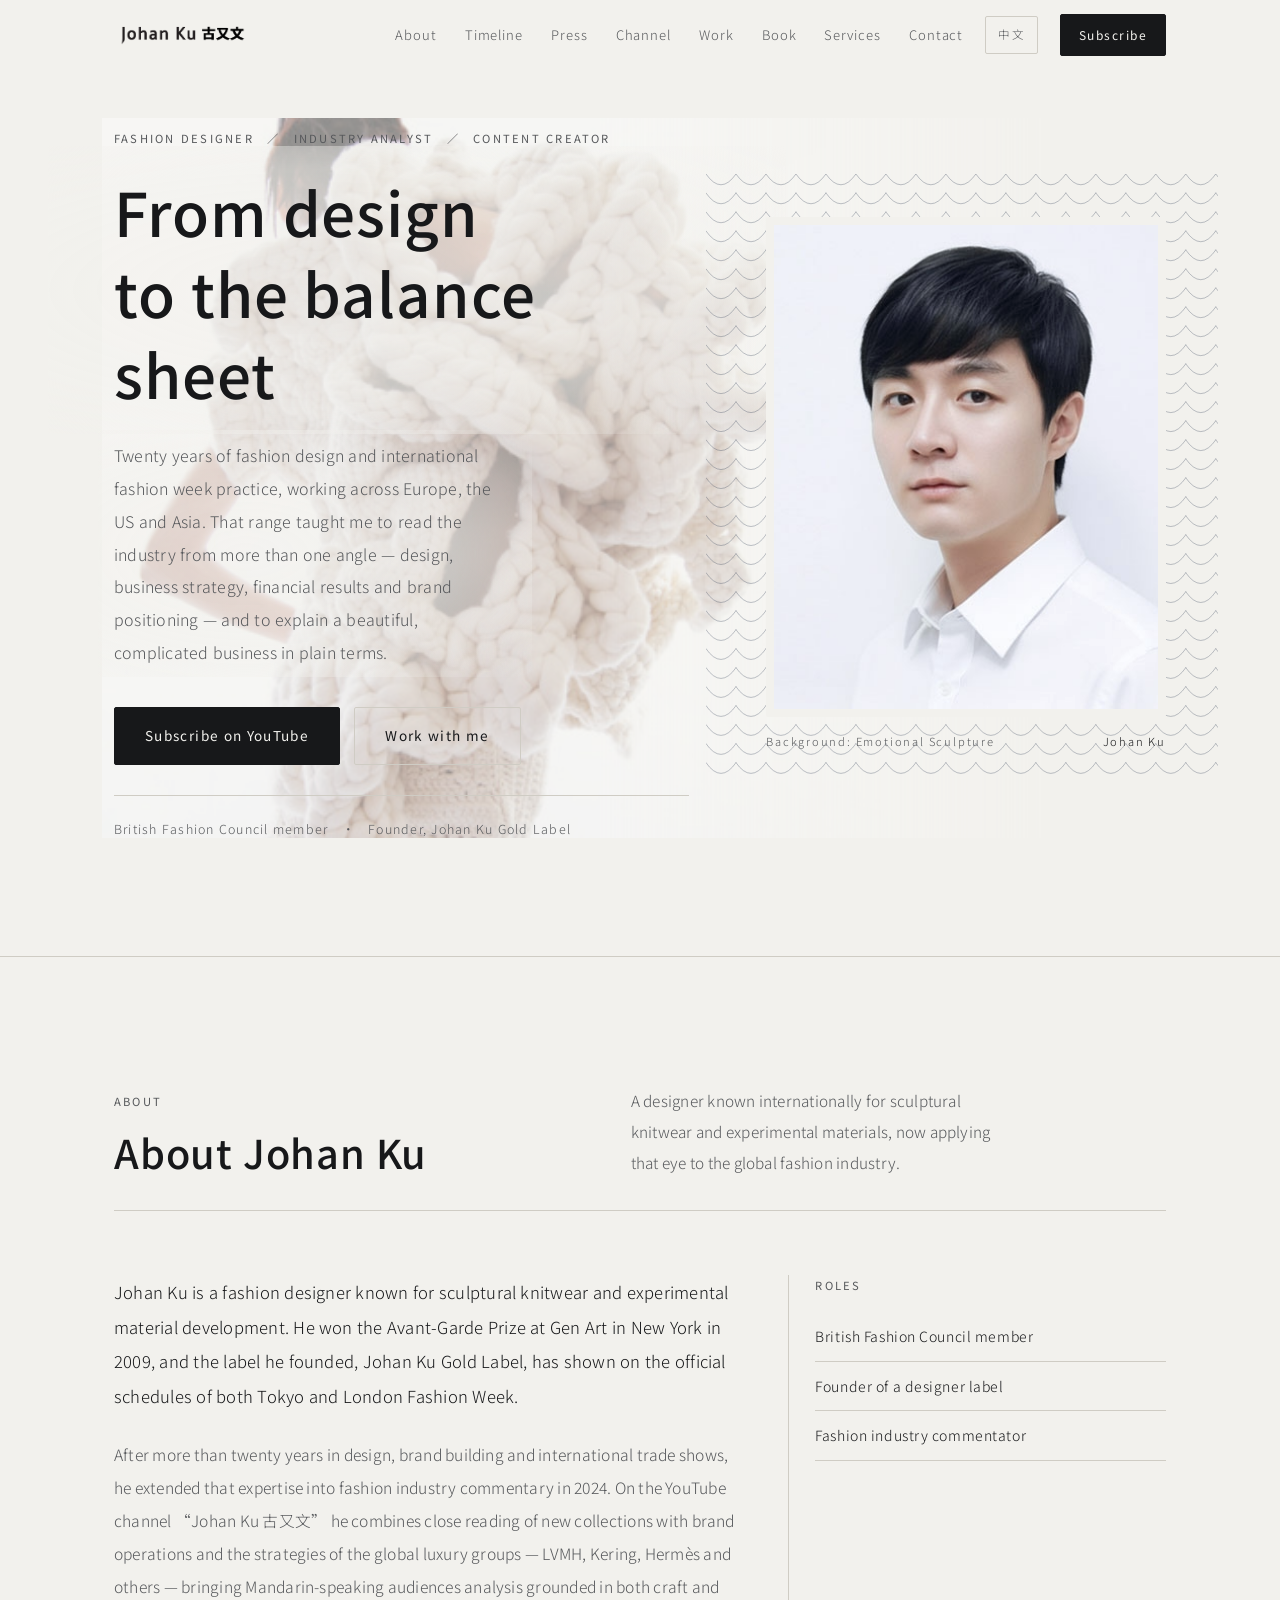
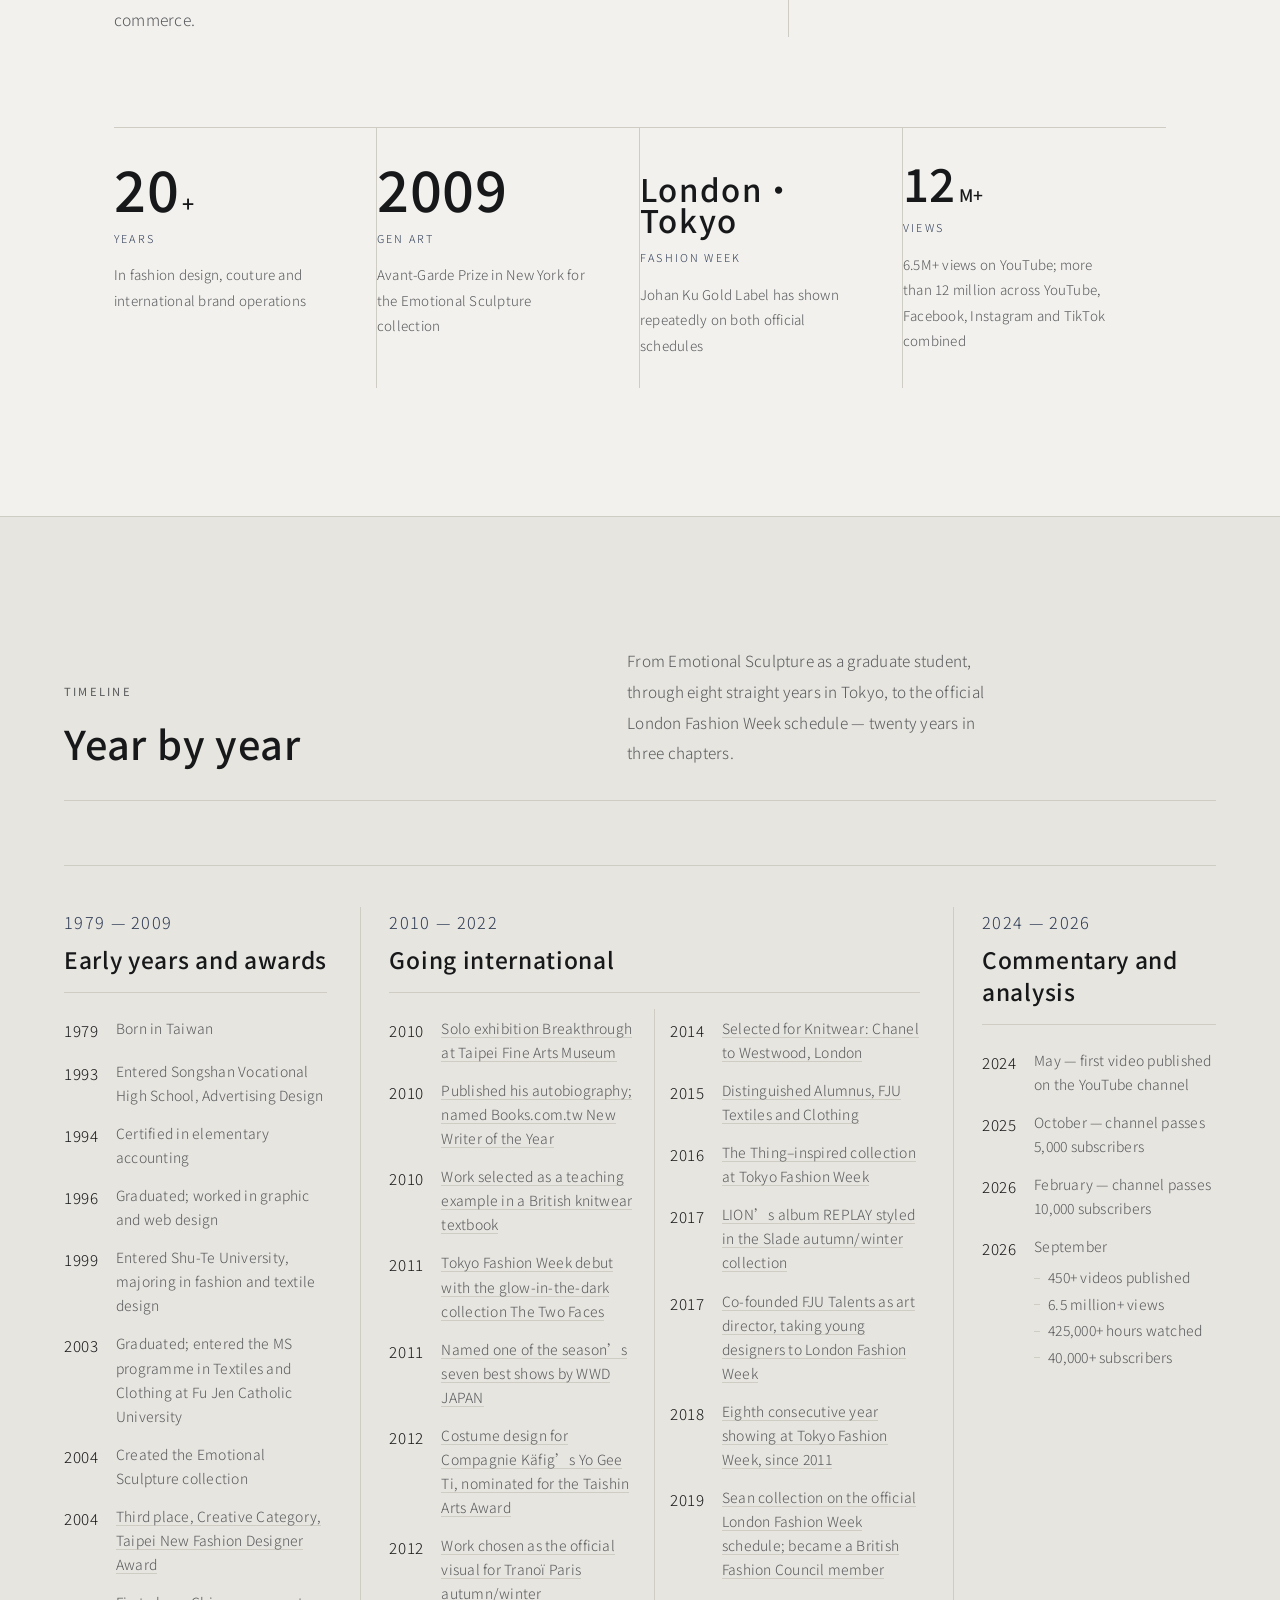
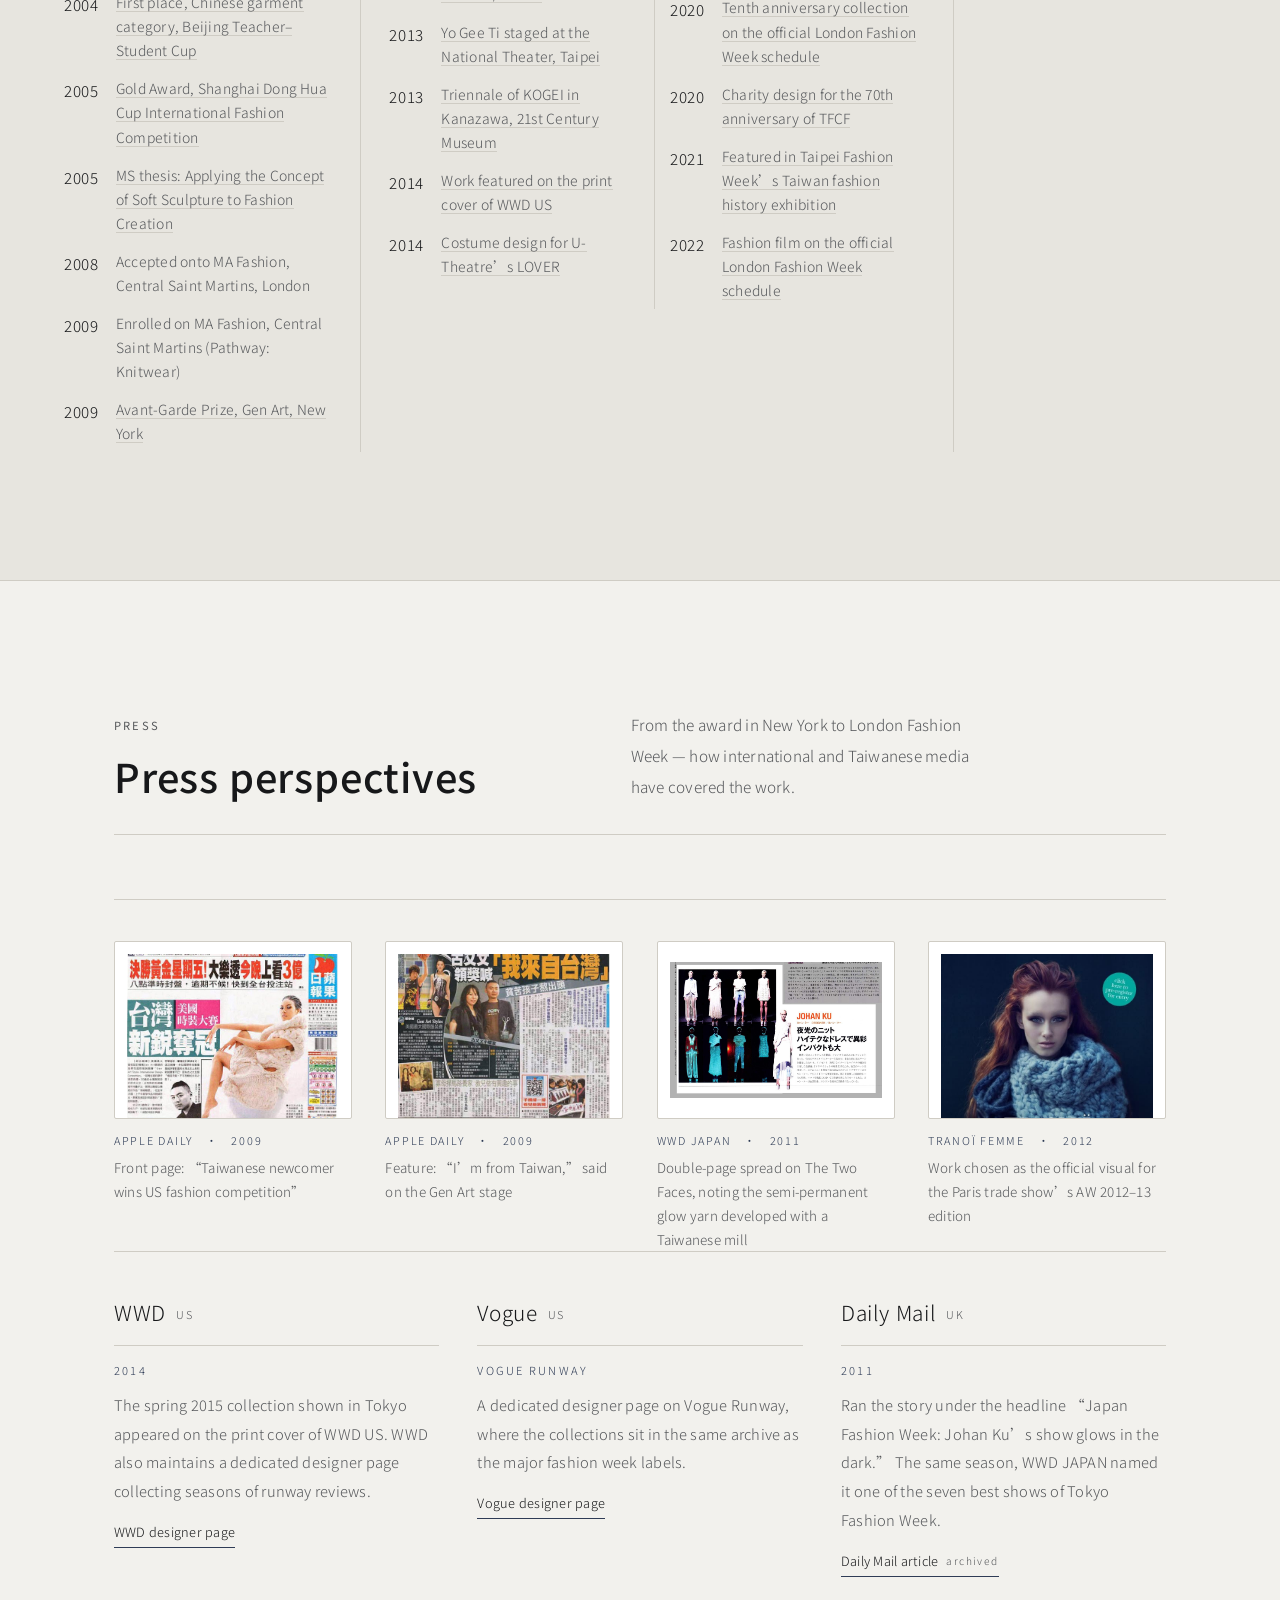
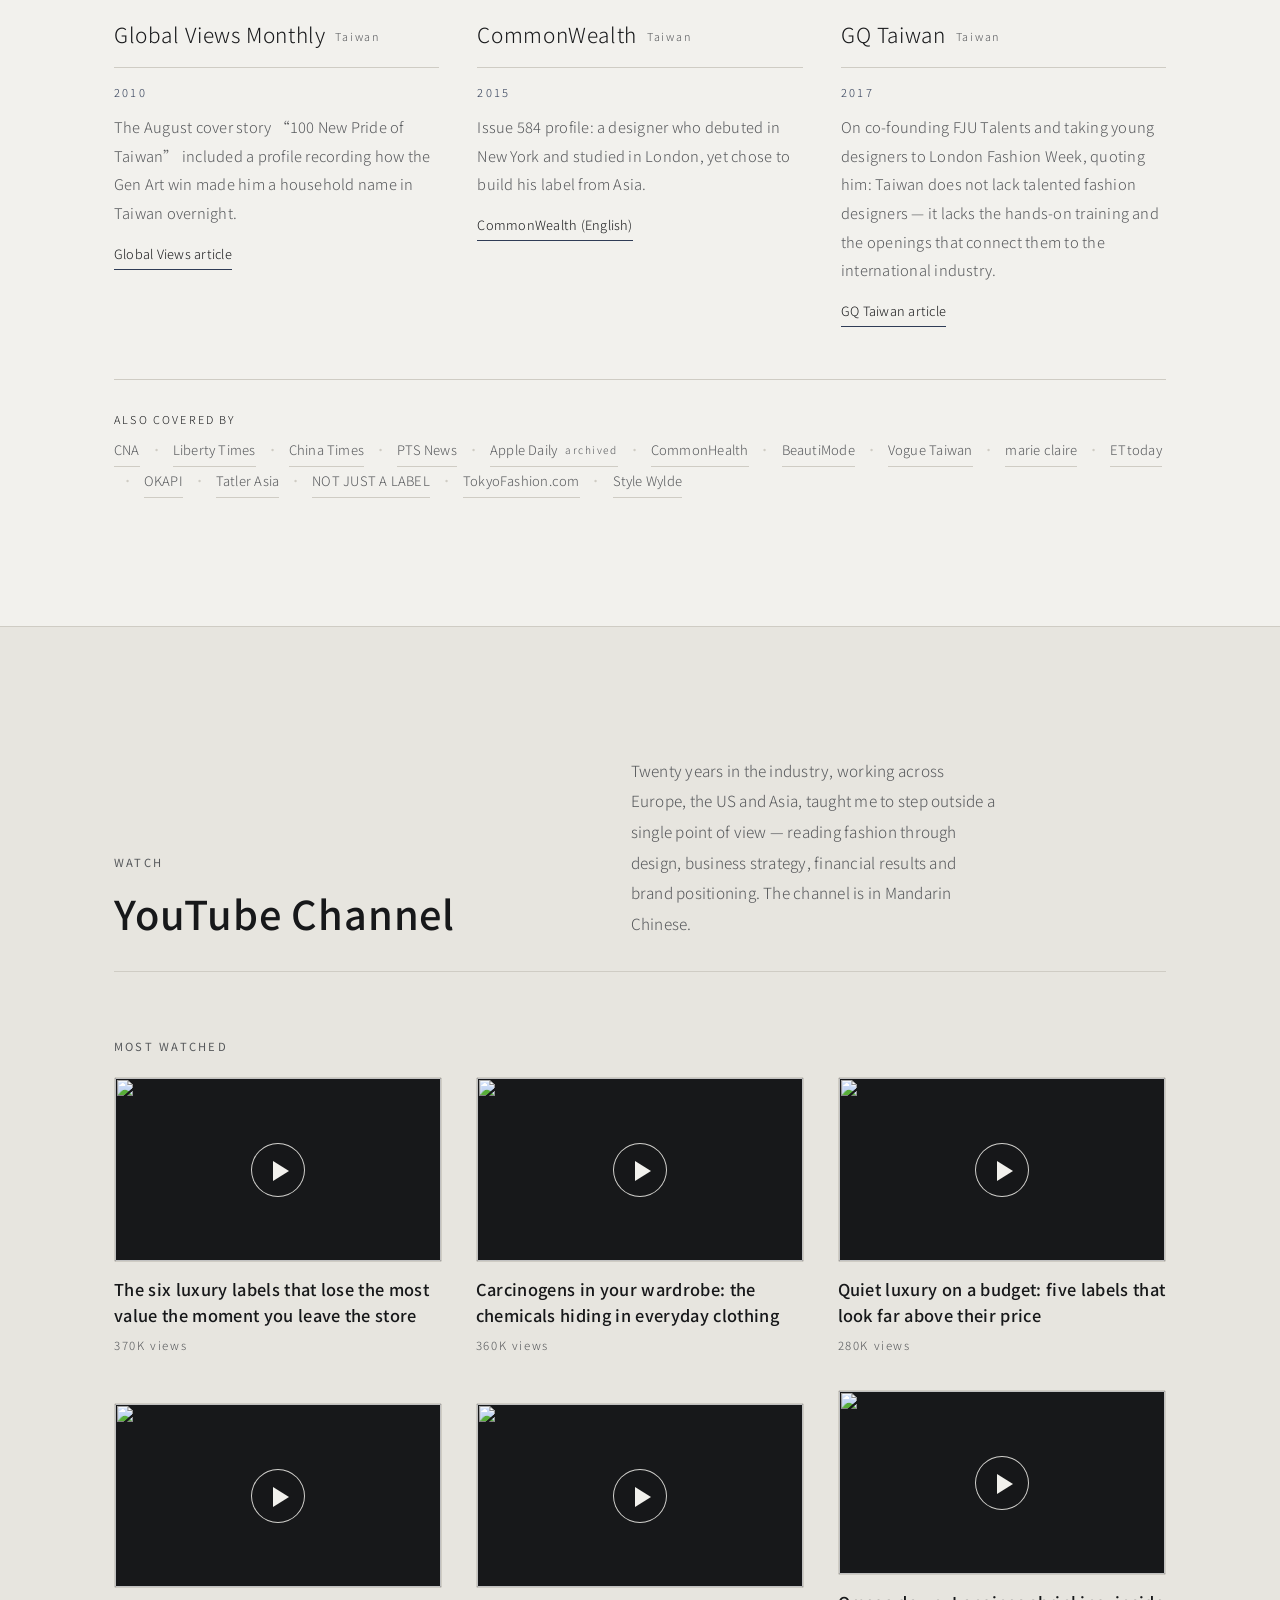
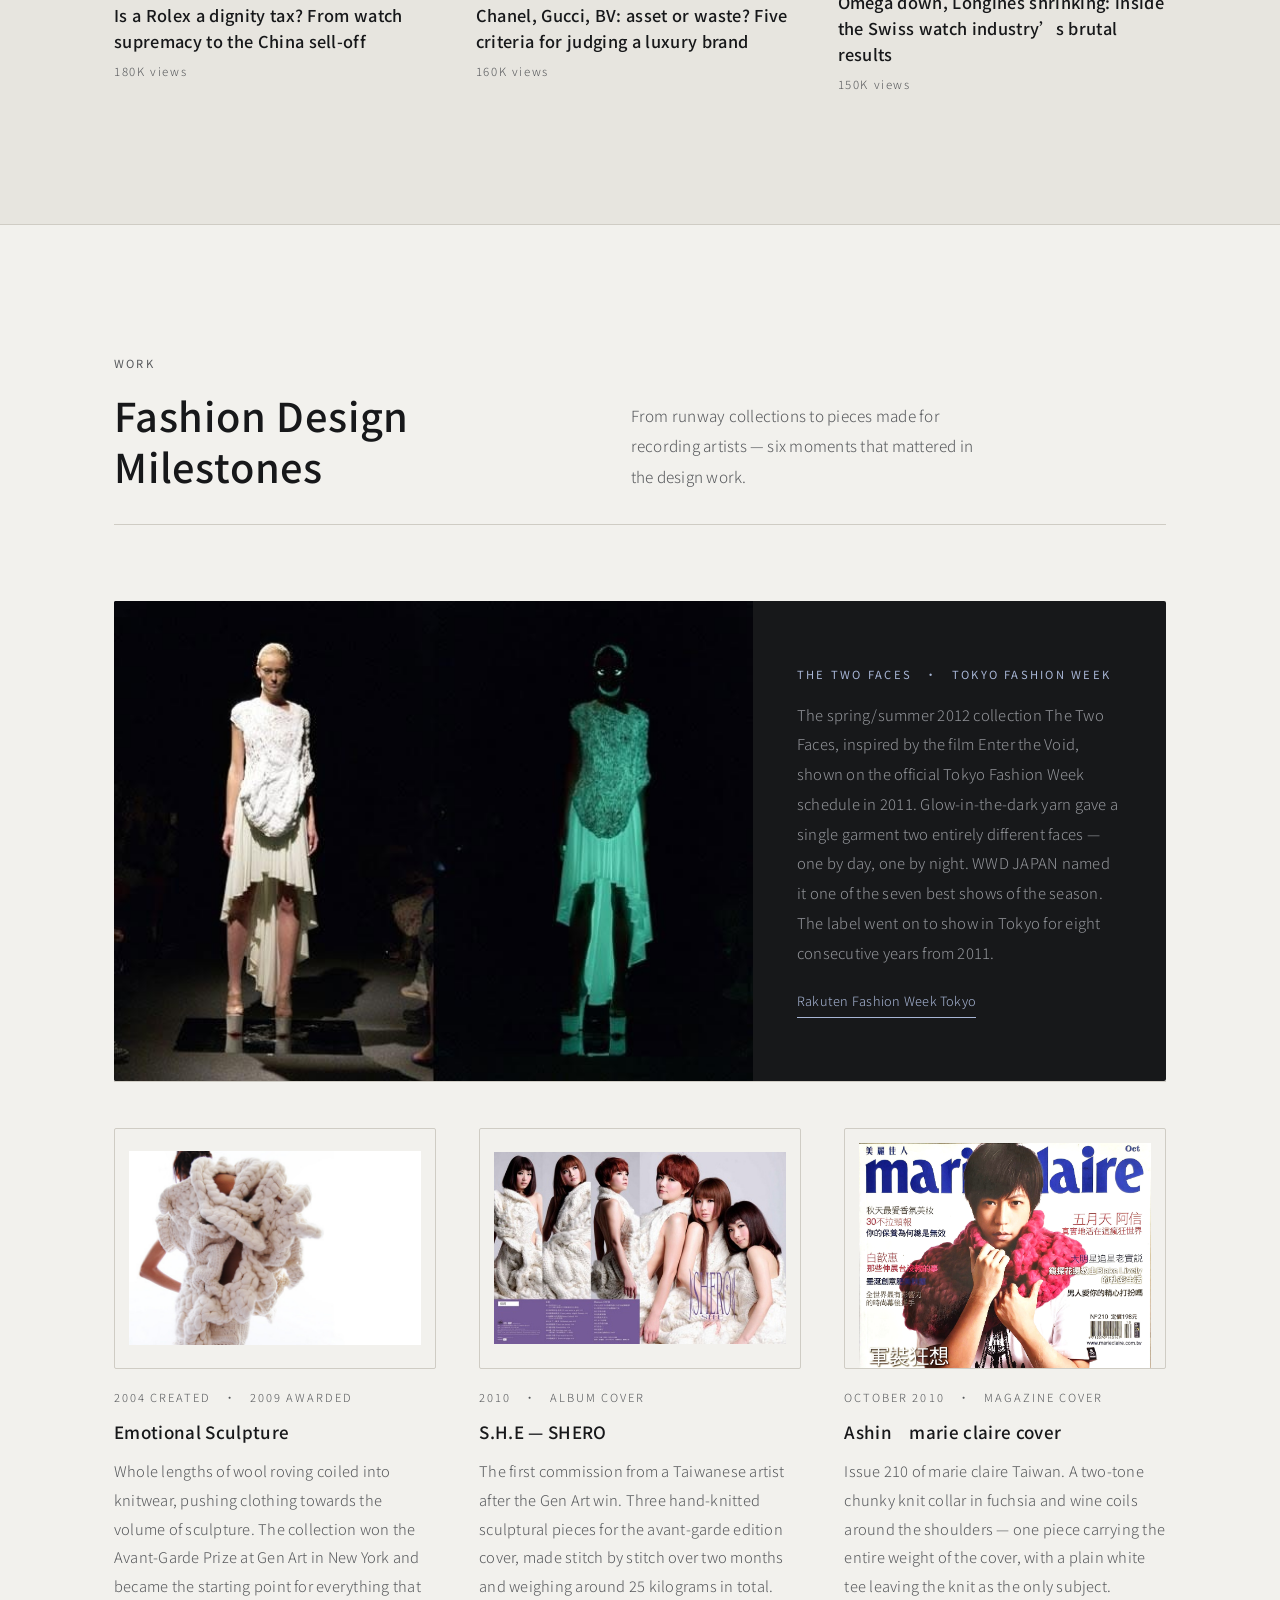
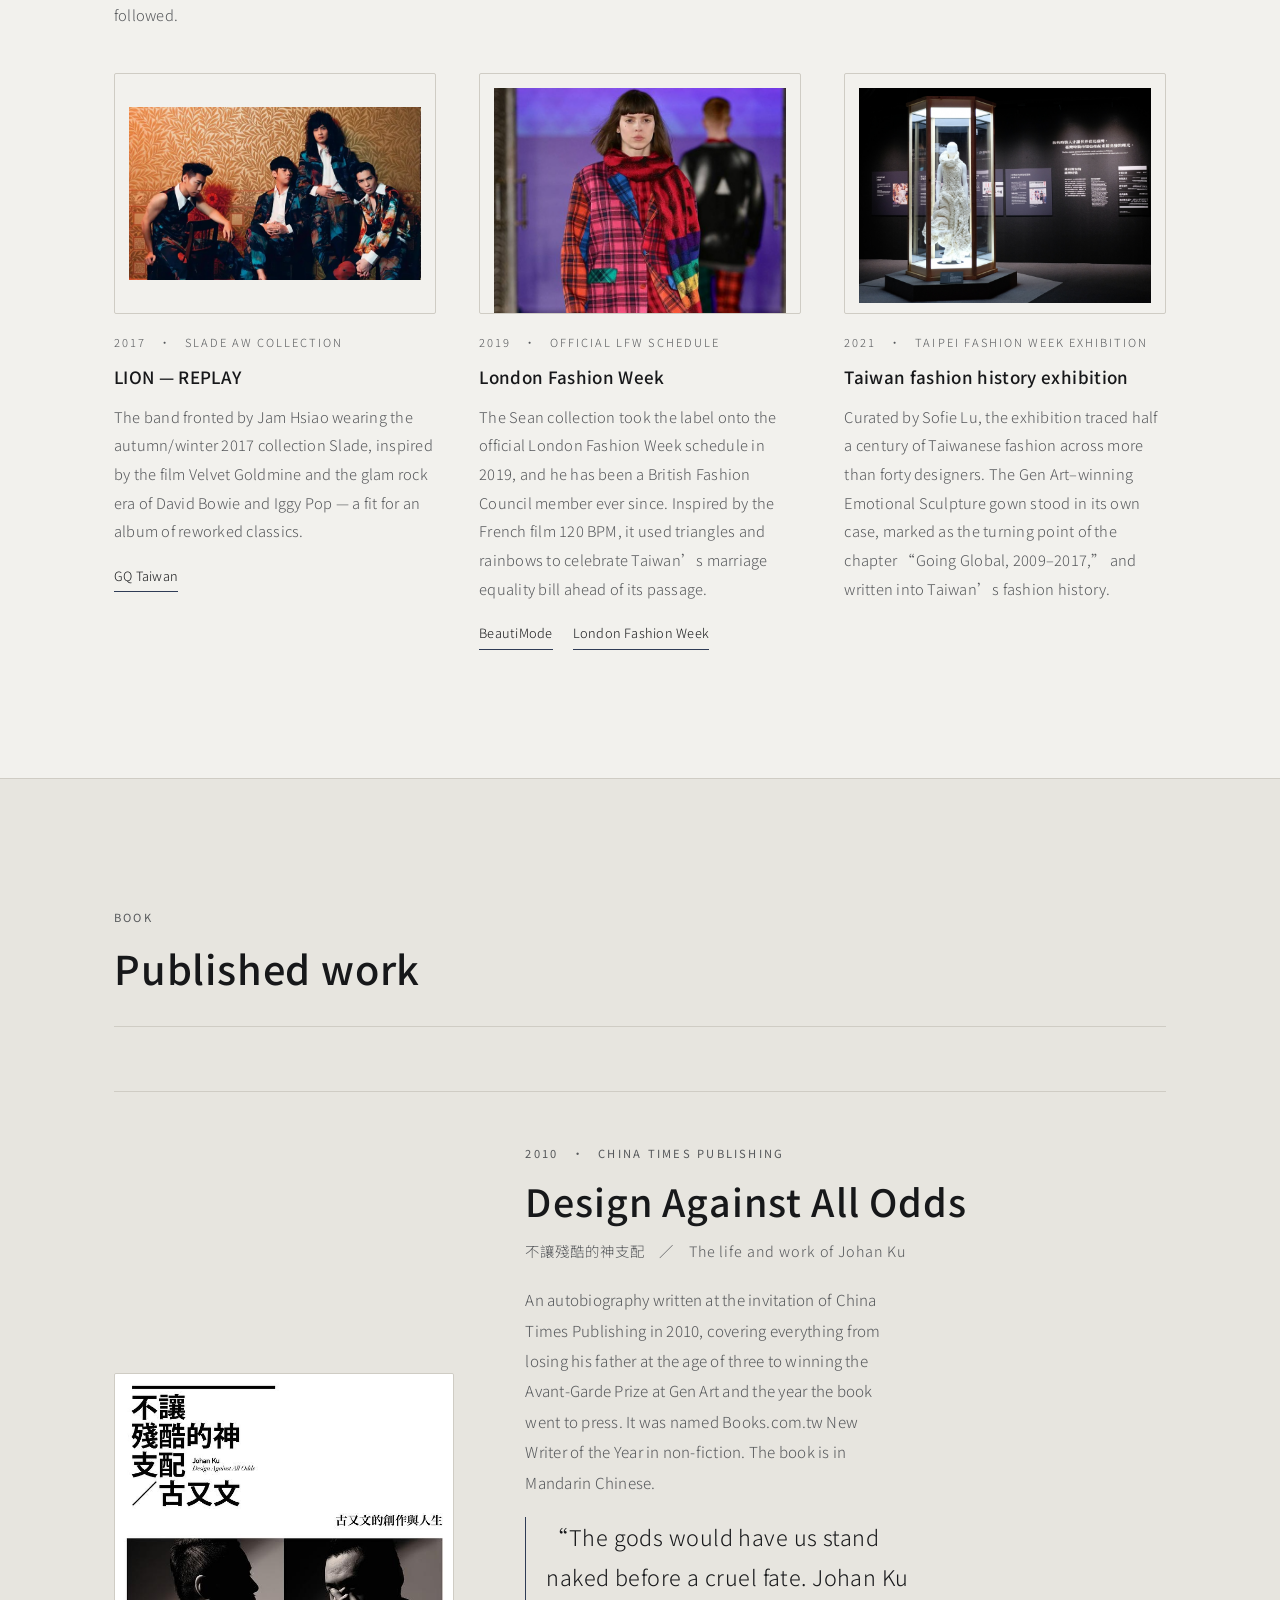
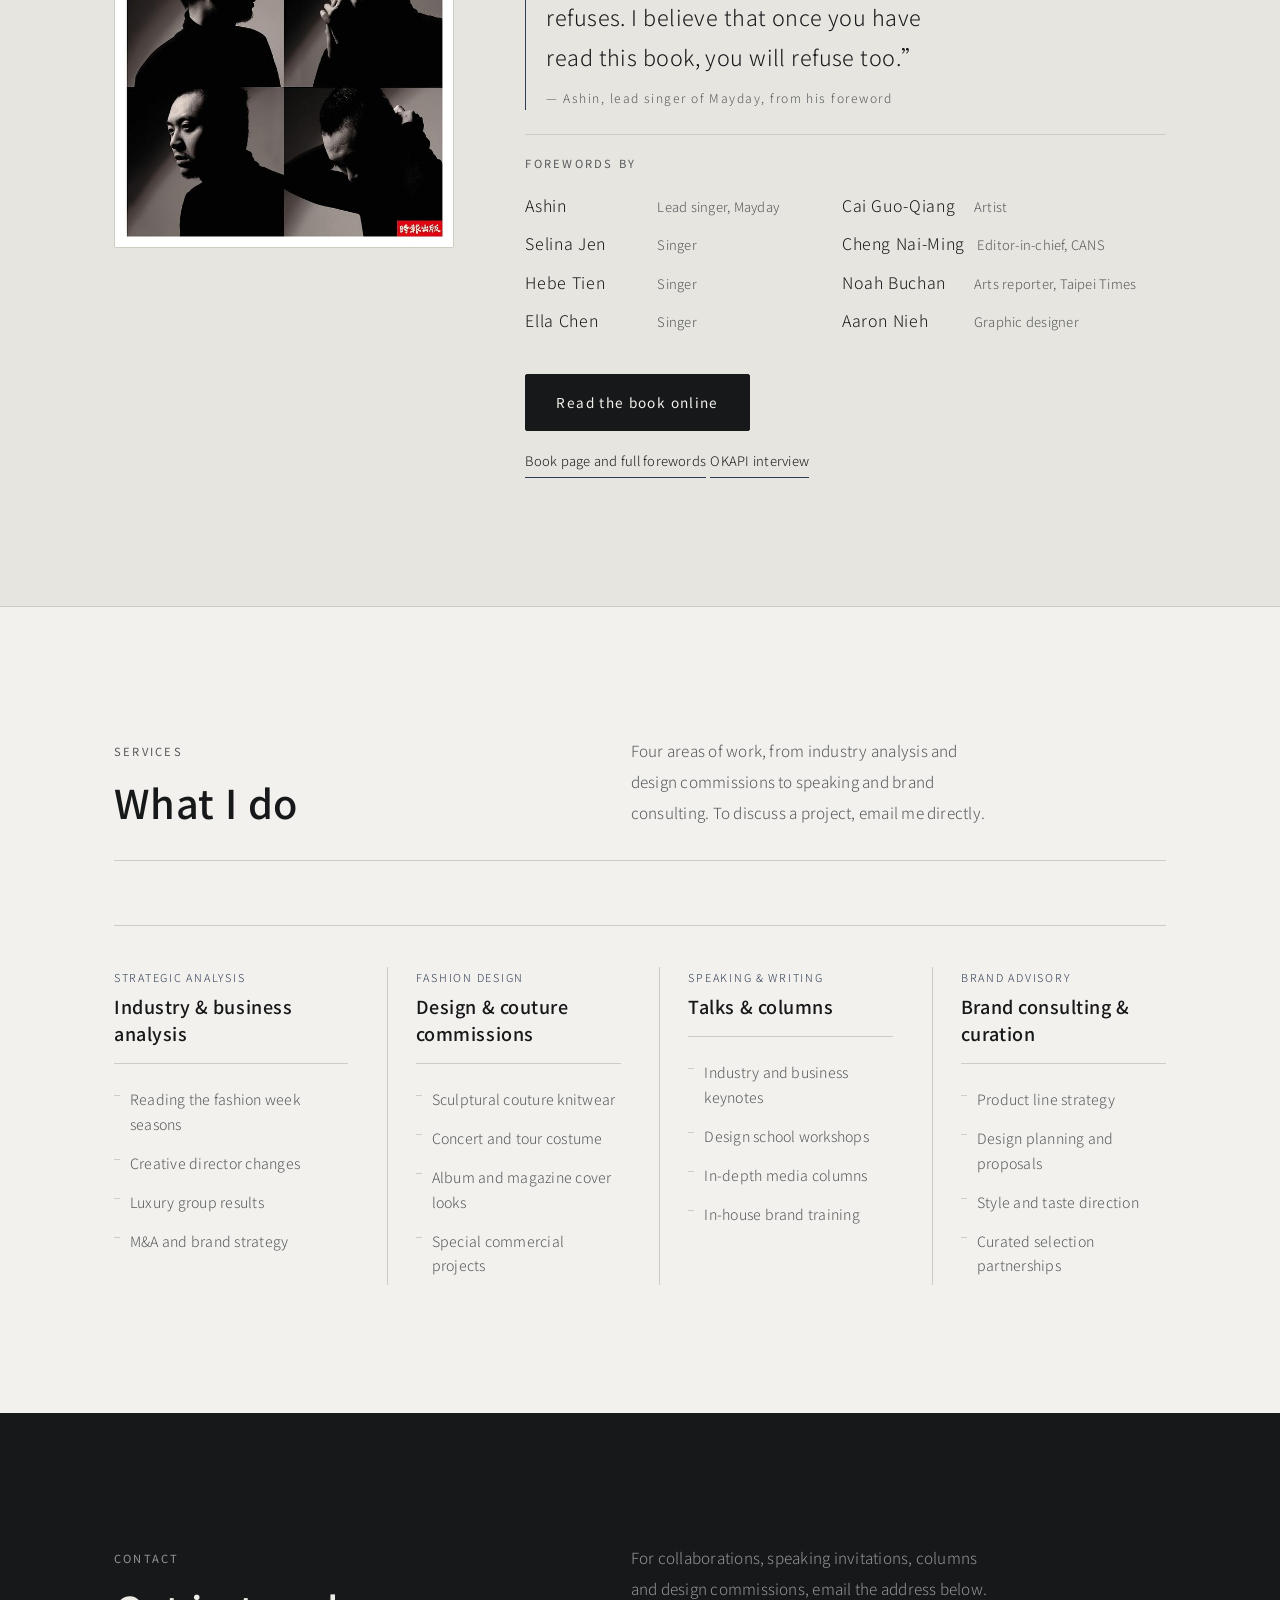
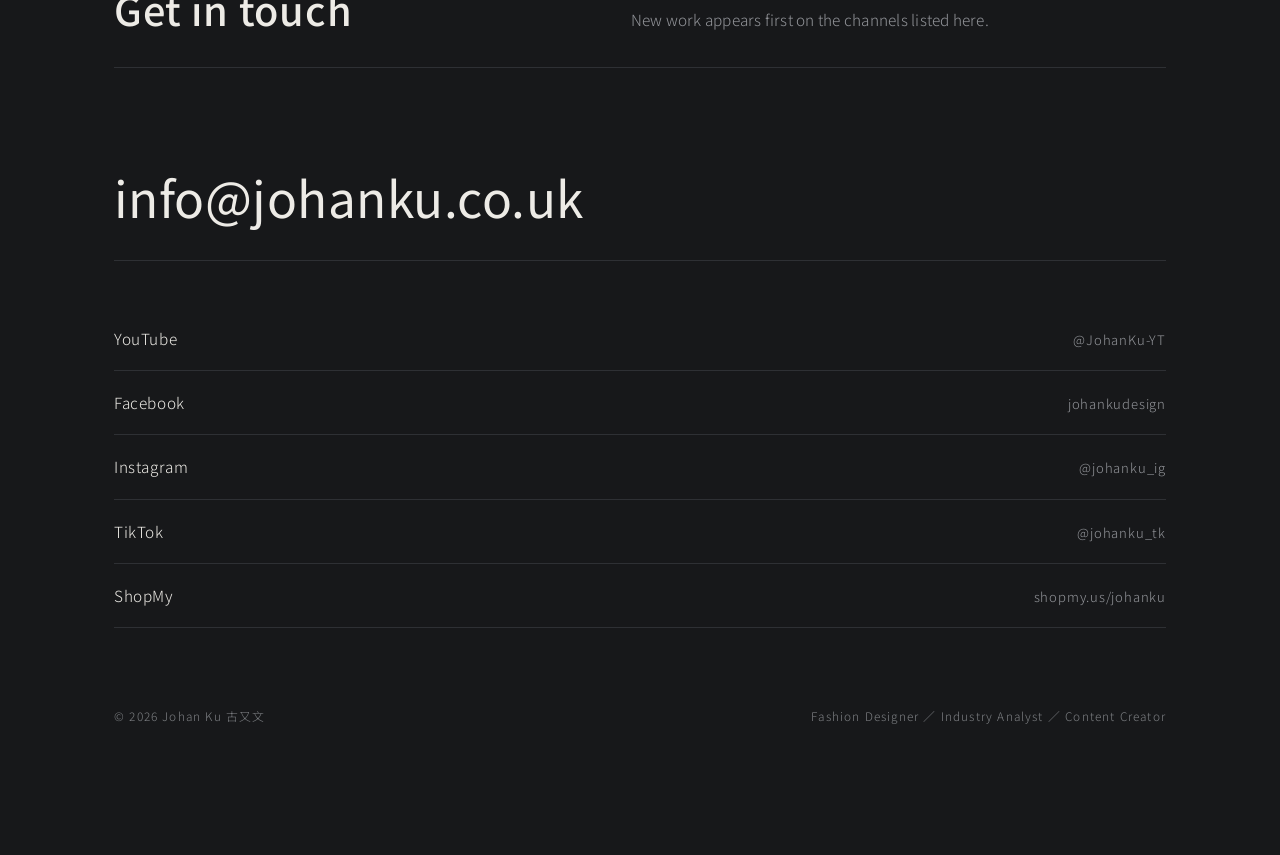
==== commit cb90e45b: "大事記補上 9 月影片數與觀看時數 Co-Authored-By: Claude Opus 5 <noreply@anthropic.com>" ====
--- a/en/index.html
+++ b/en/index.html
@@ -287,9 +287,9 @@
             <span class="era-y">2026</span>
             <span class="era-t">September
               <span class="era-stats">
-                <span>402 videos published</span>
+                <span>450+ videos published</span>
                 <span>6.5 million+ views</span>
-                <span>400,000+ hours watched</span>
+                <span>425,000+ hours watched</span>
                 <span>40,000+ subscribers</span>
               </span>
             </span>
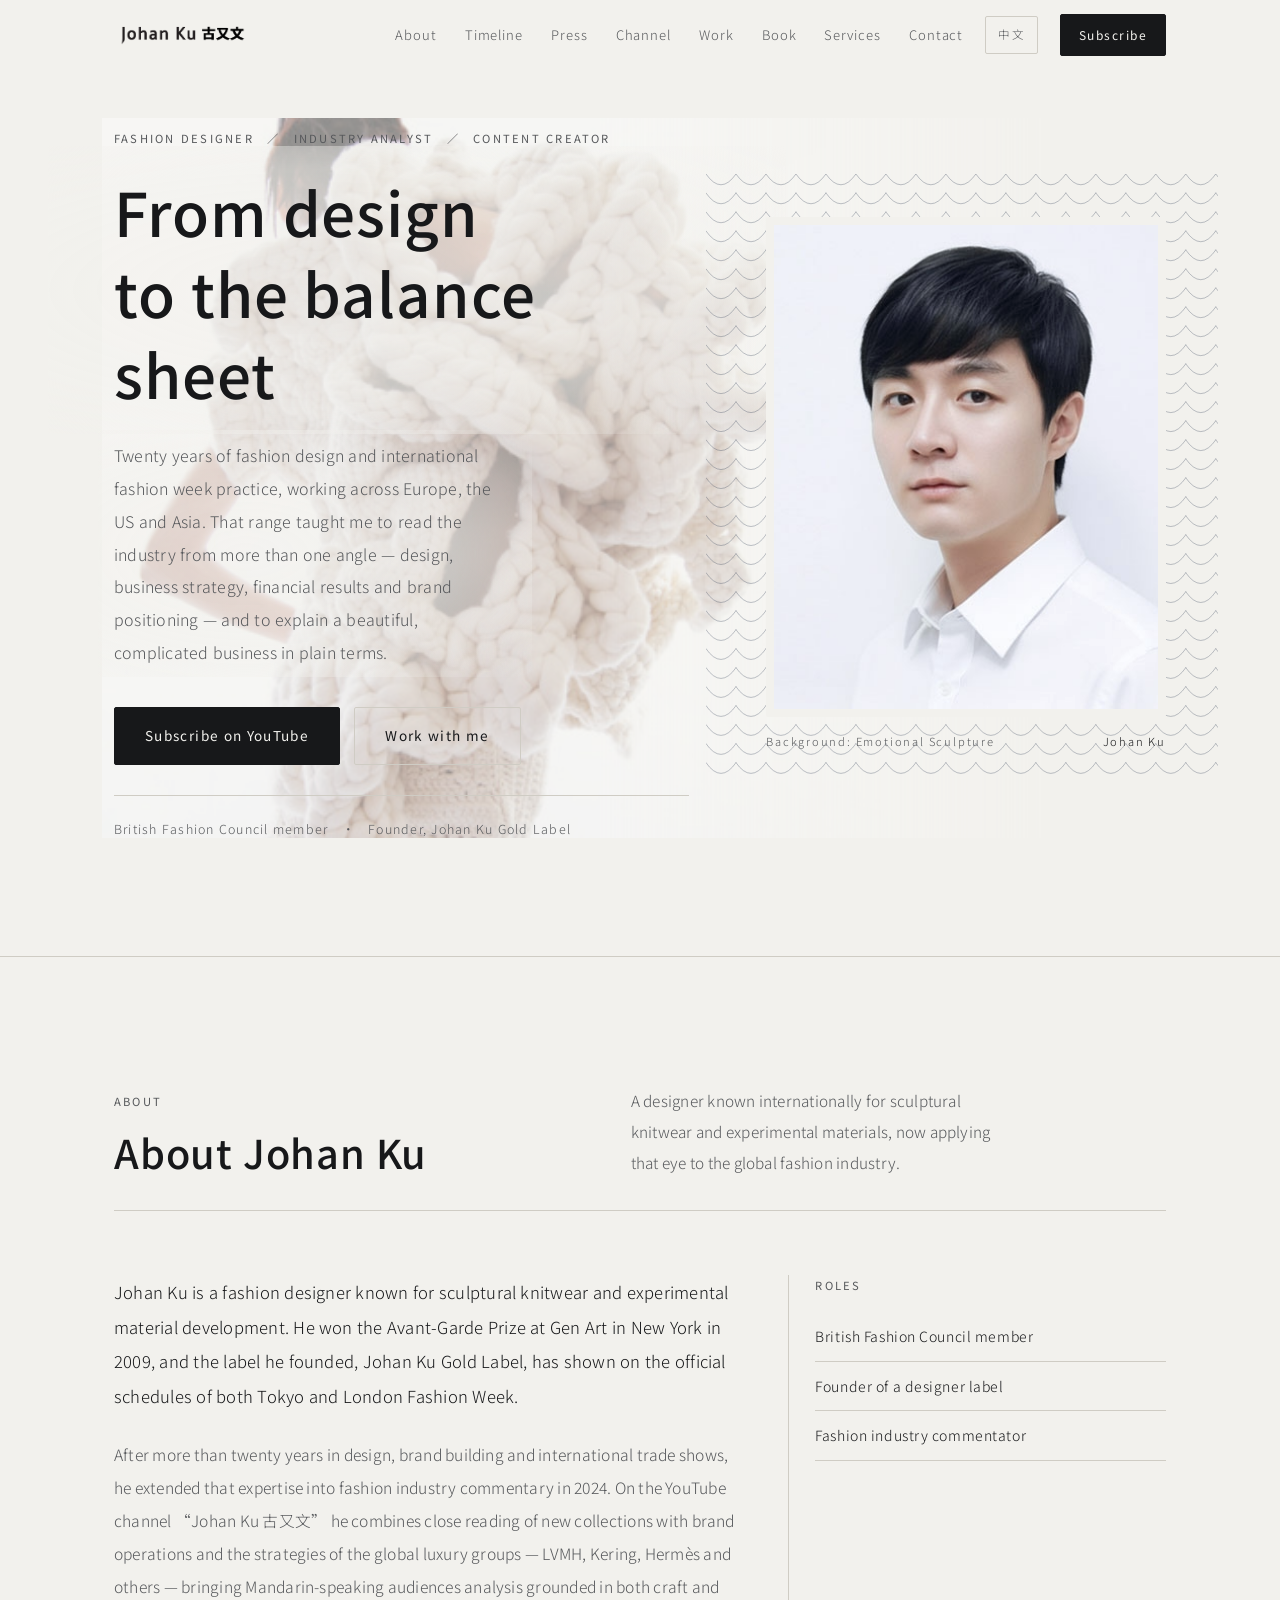
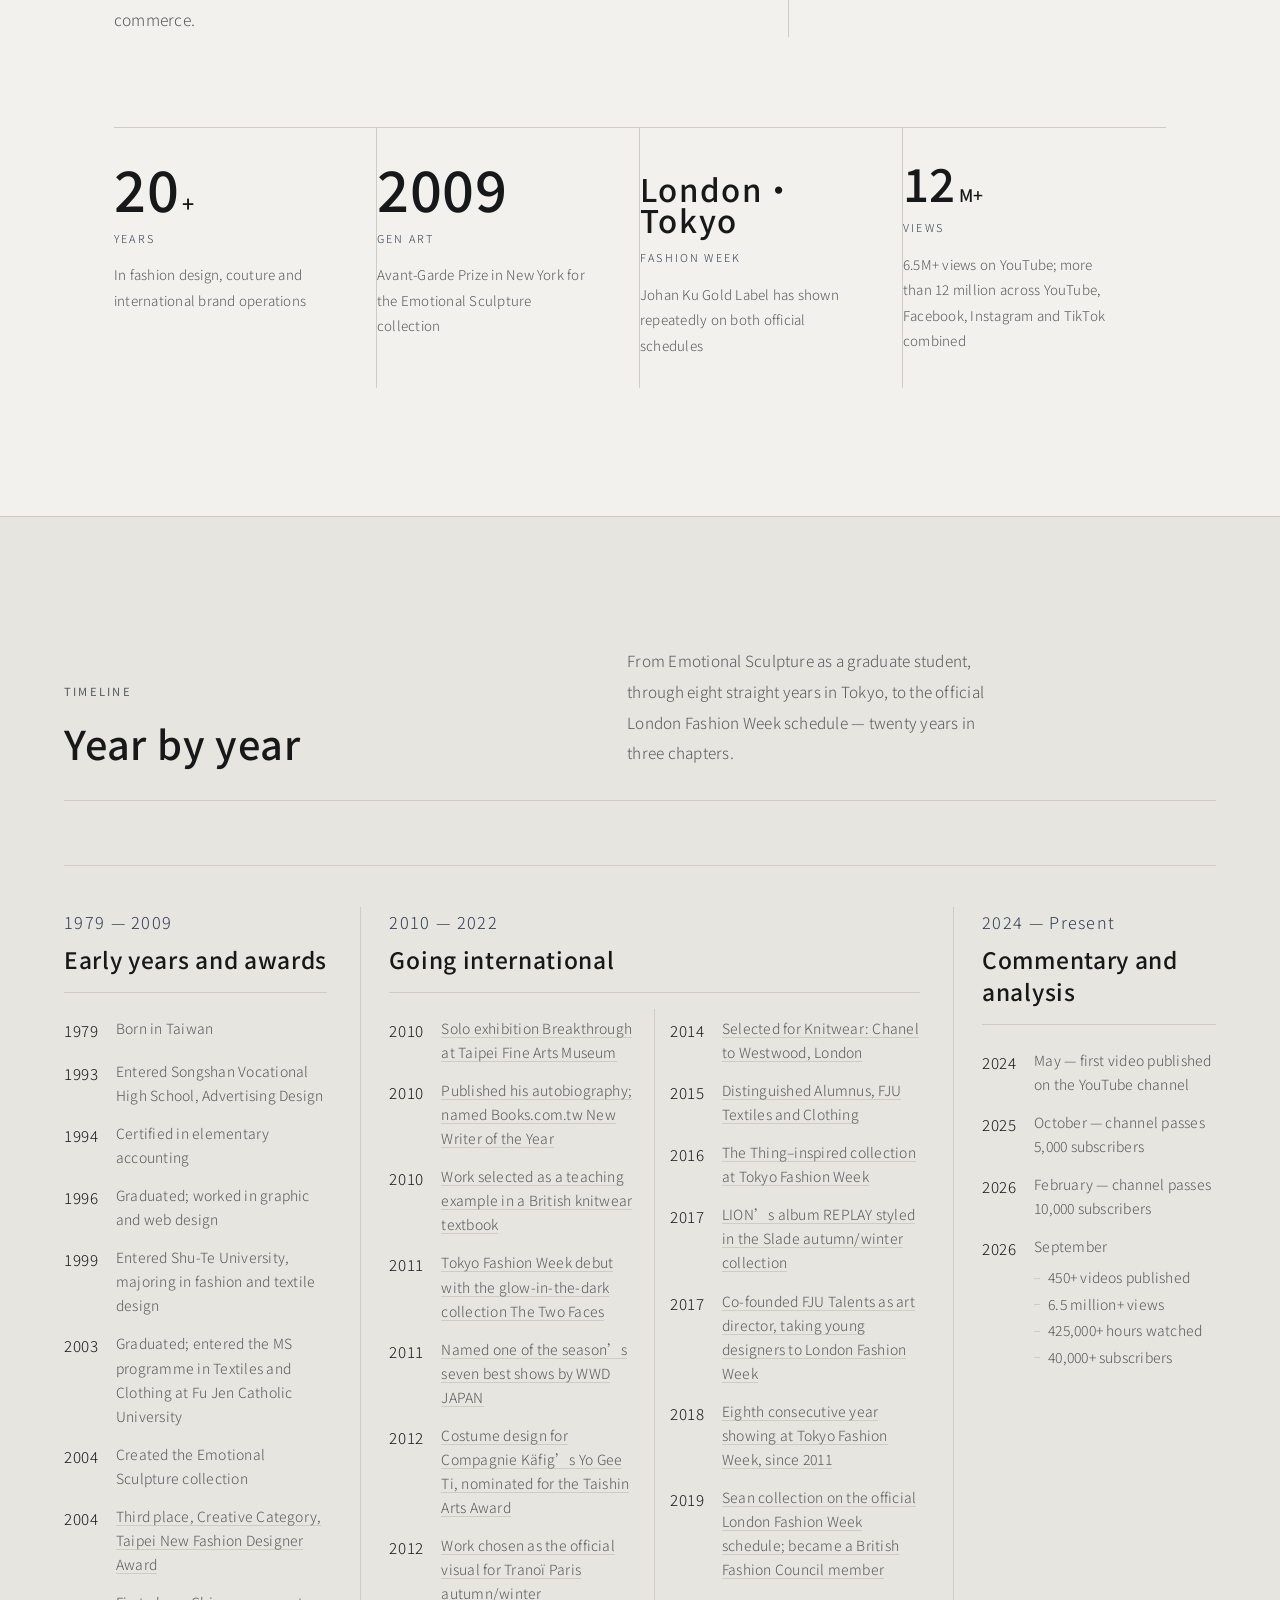
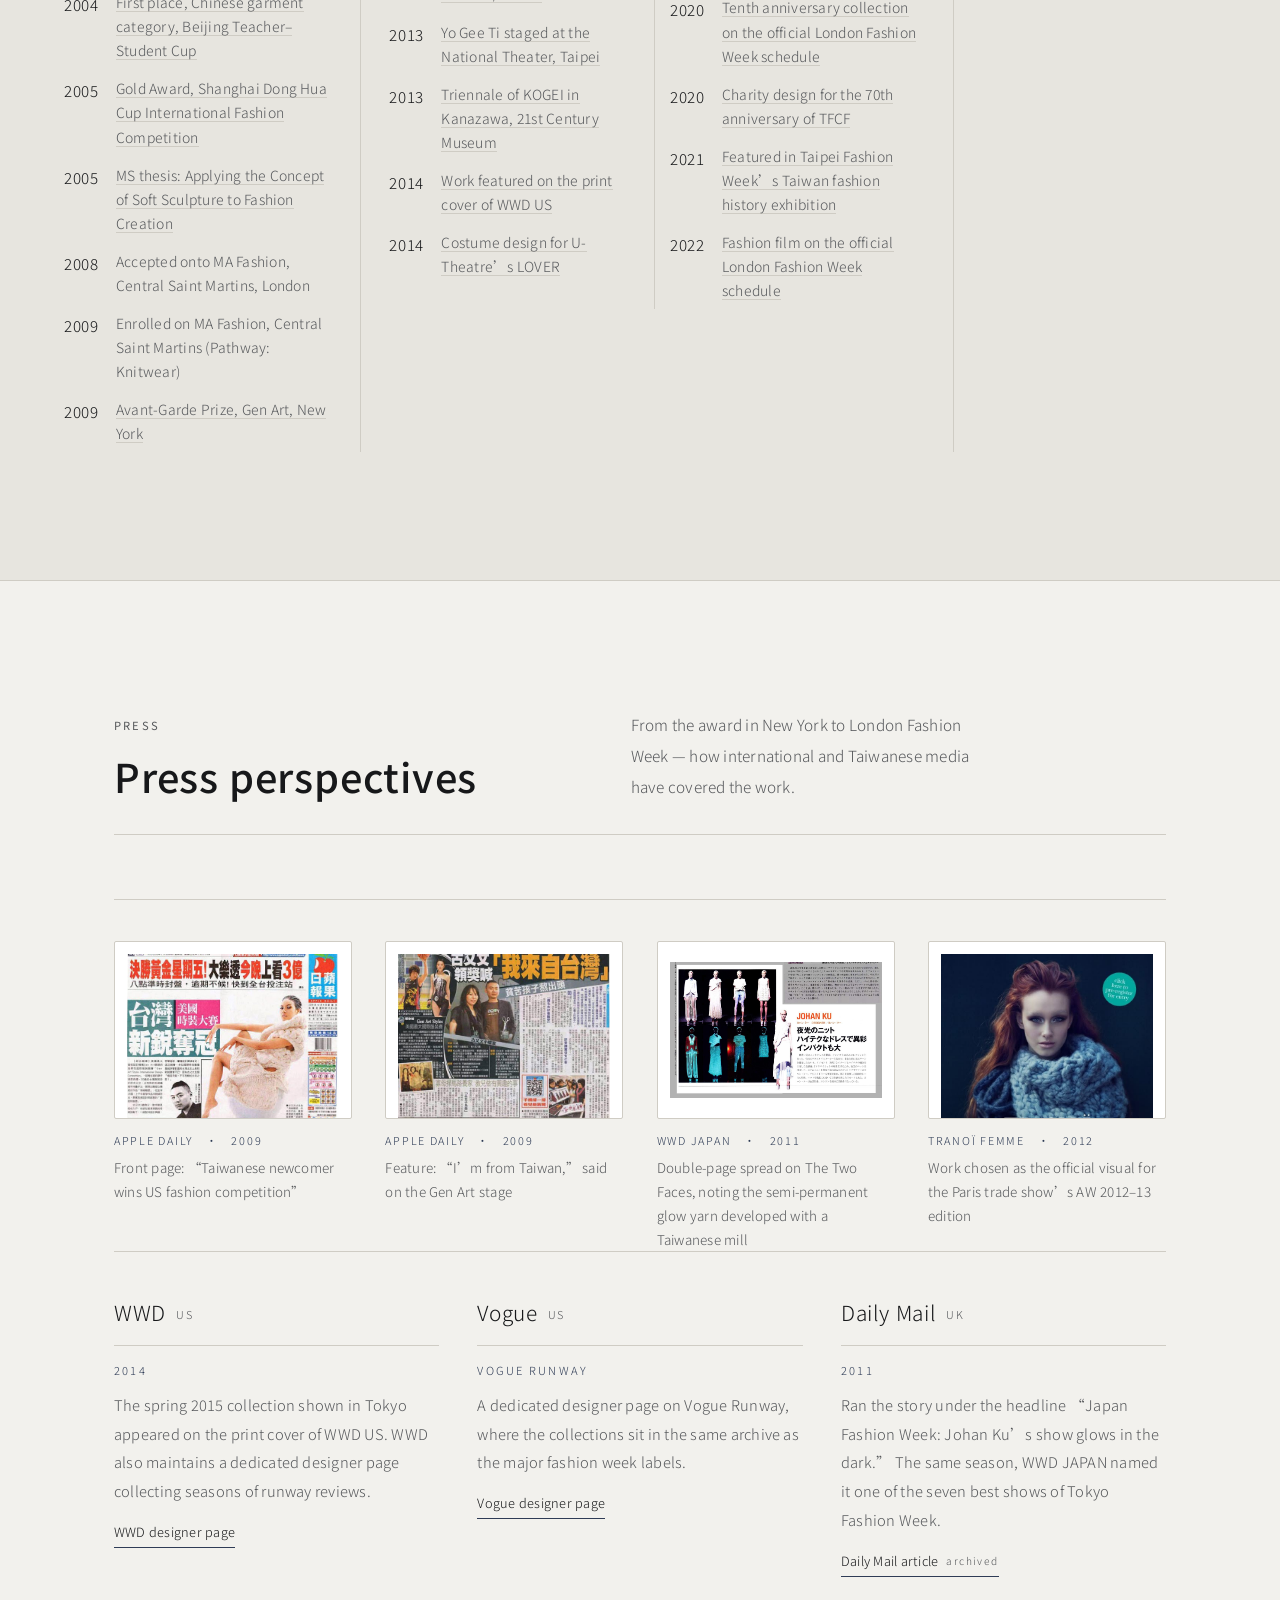
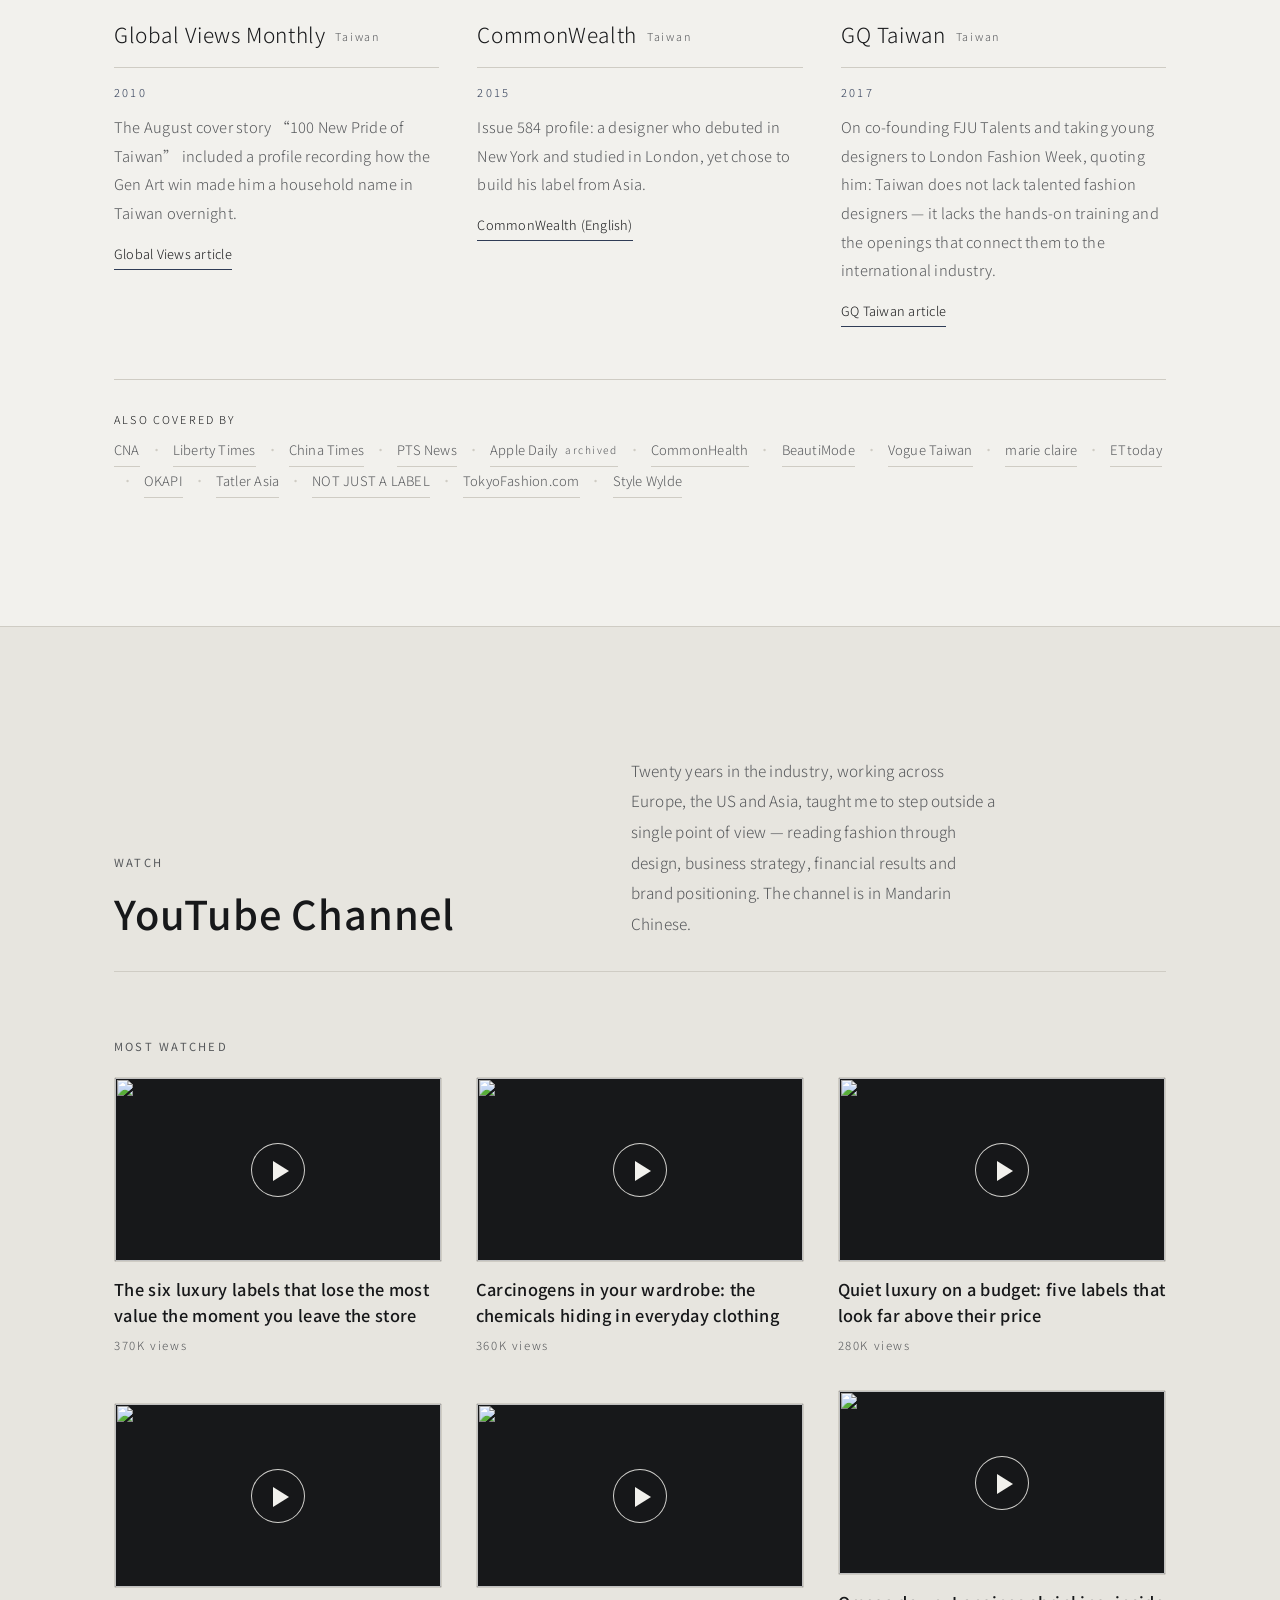
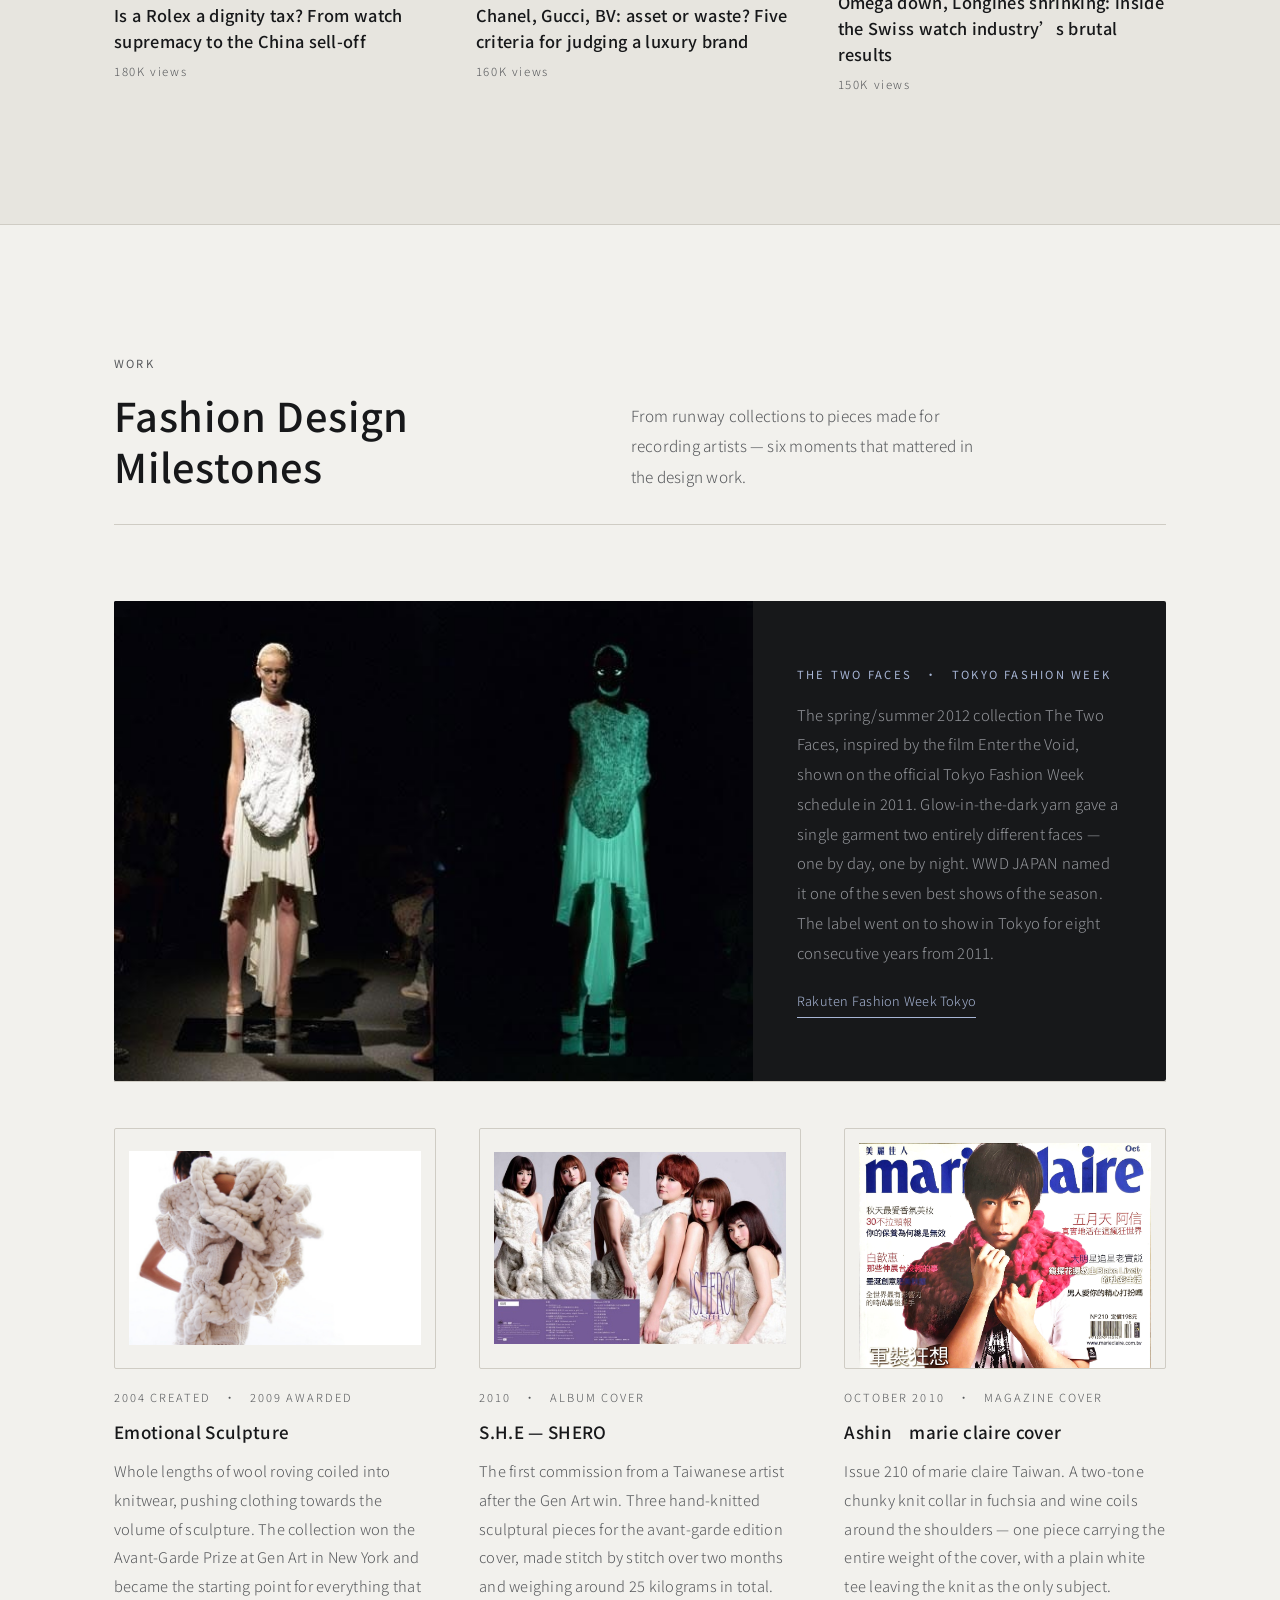
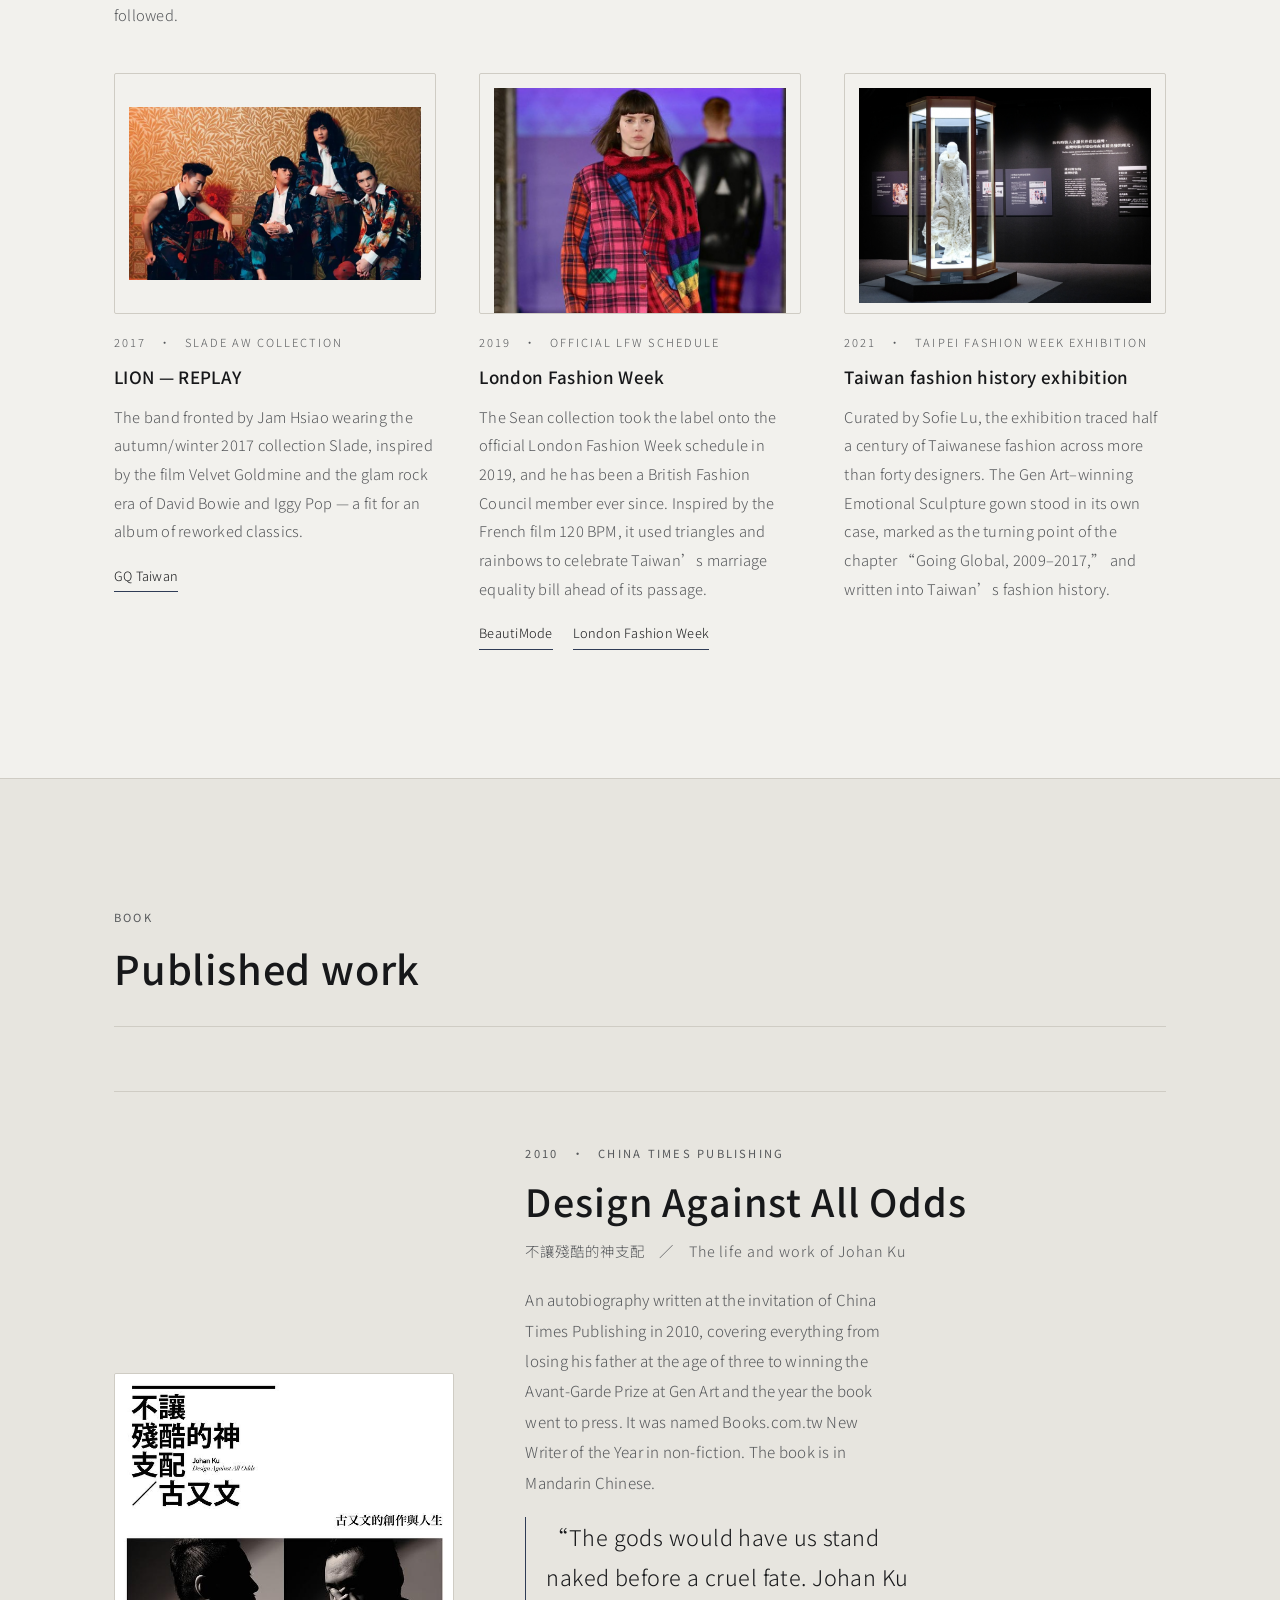
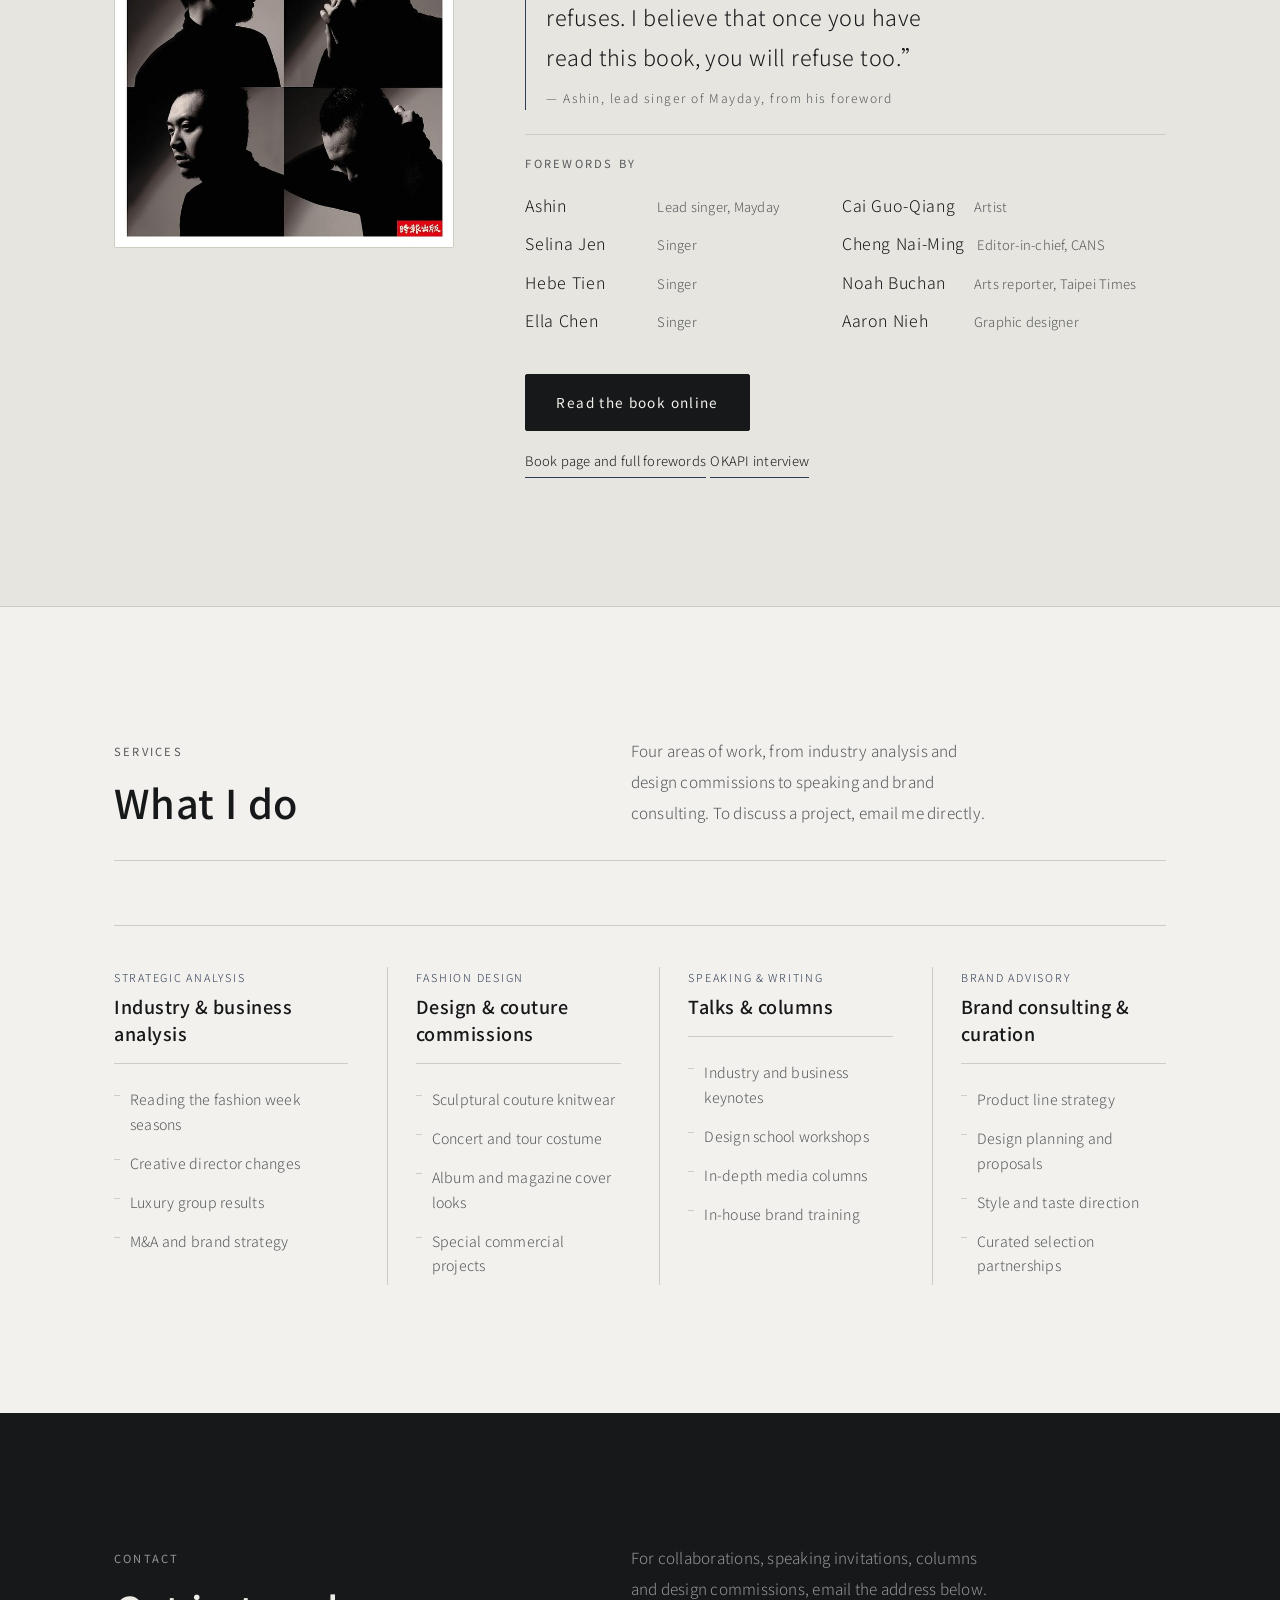
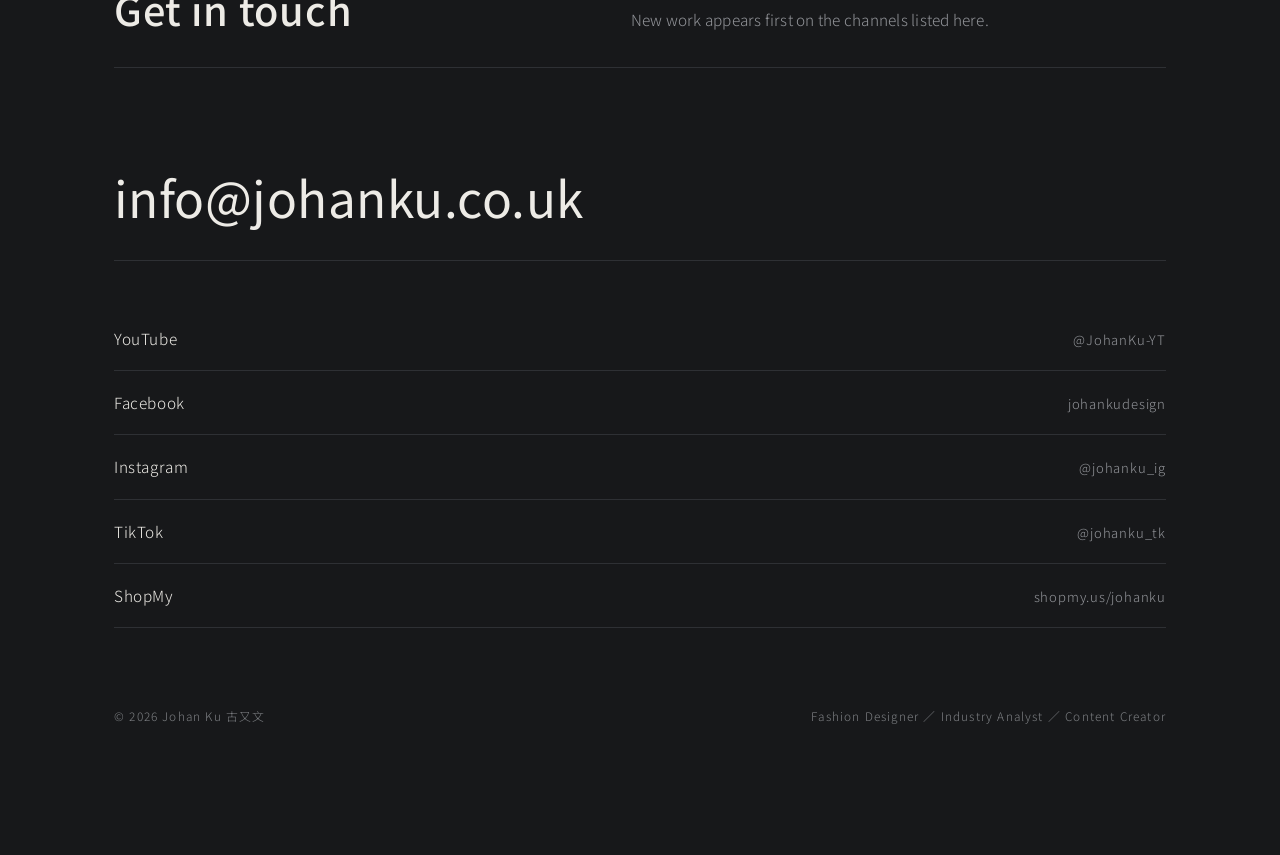
==== commit 60010030: "最後一個年代欄改為進行中：2024 — 至今 / Present Co-Authored-By: Claude Opus 5 <noreply@anthropic.com>" ====
--- a/en/index.html
+++ b/en/index.html
@@ -277,7 +277,7 @@
       </article>
 
       <article class="era reveal" style="--d:.24s">
-        <p class="era-span">2024 — 2026</p>
+        <p class="era-span">2024 — Present</p>
         <h3 class="era-name">Commentary and analysis</h3>
         <ul class="era-list">
           <li class="era-item"><span class="era-y">2024</span><span class="era-t">May — first video published on the YouTube channel</span></li>
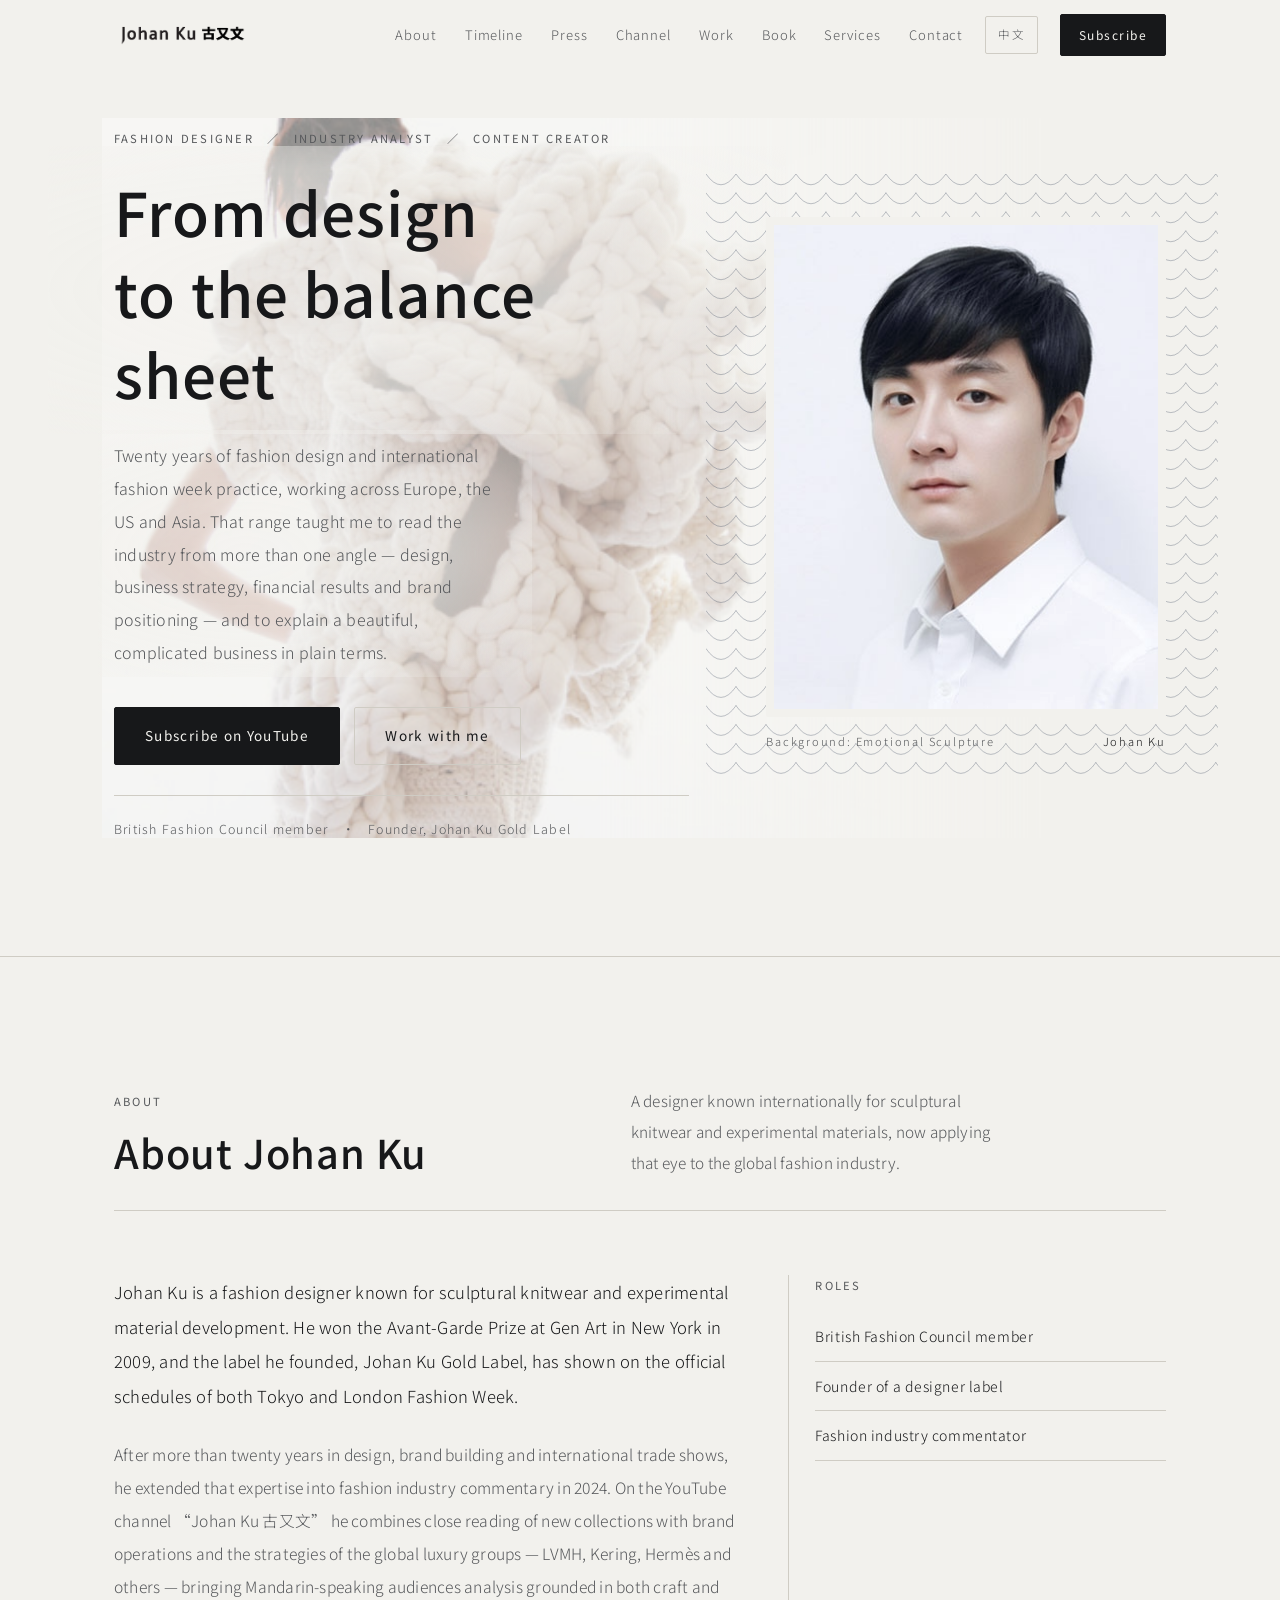
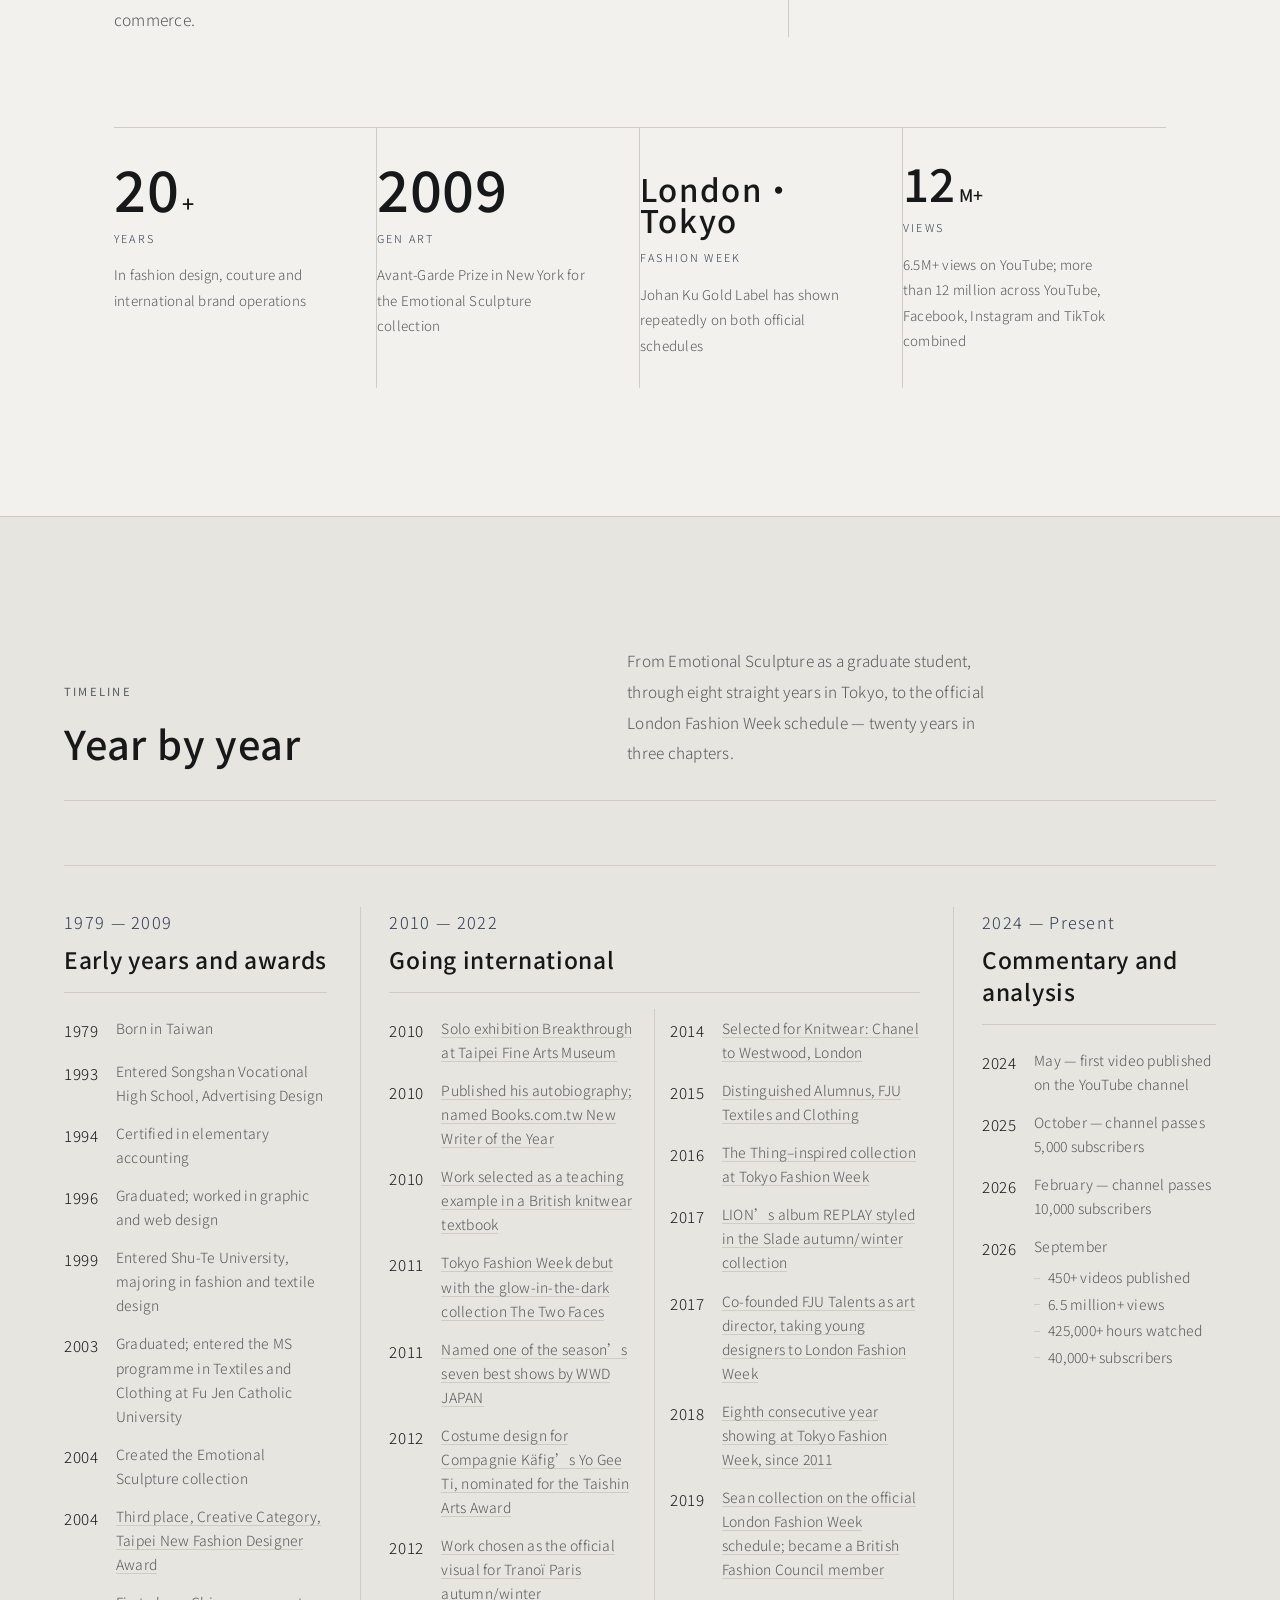
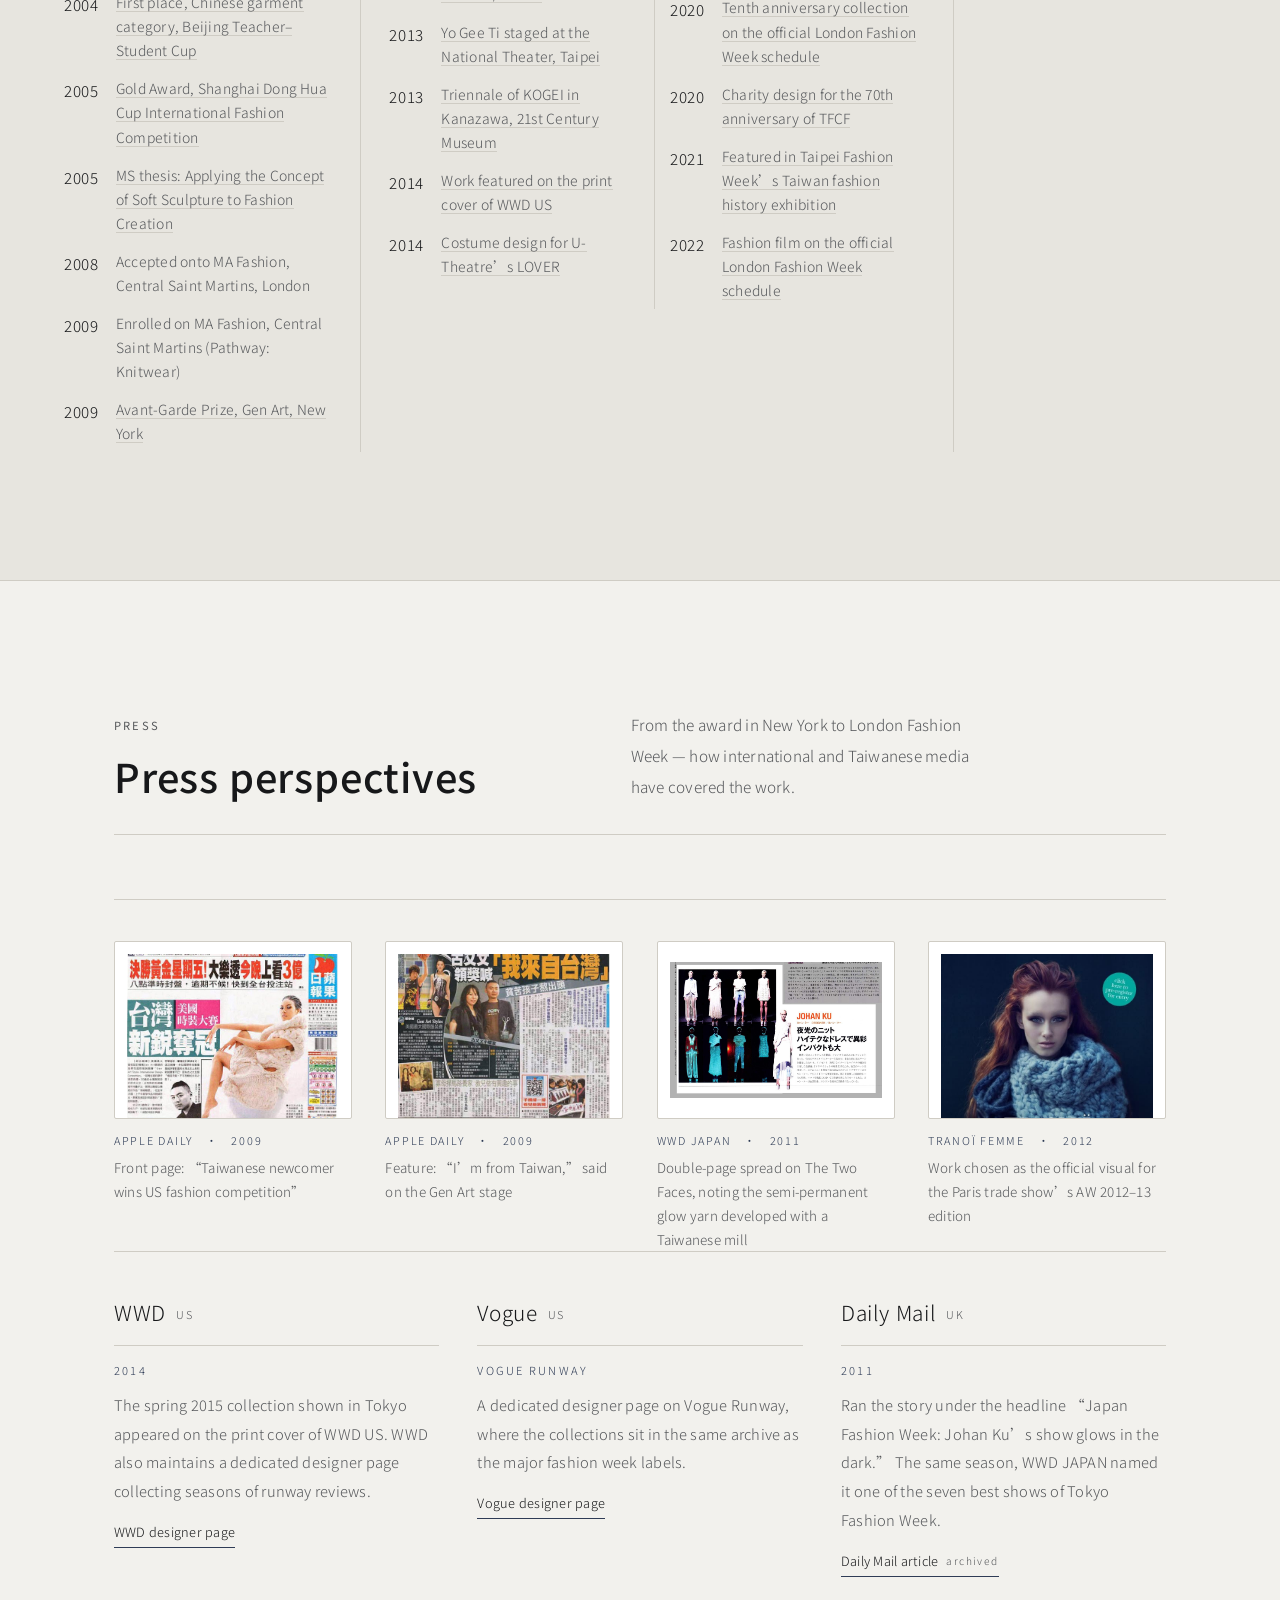
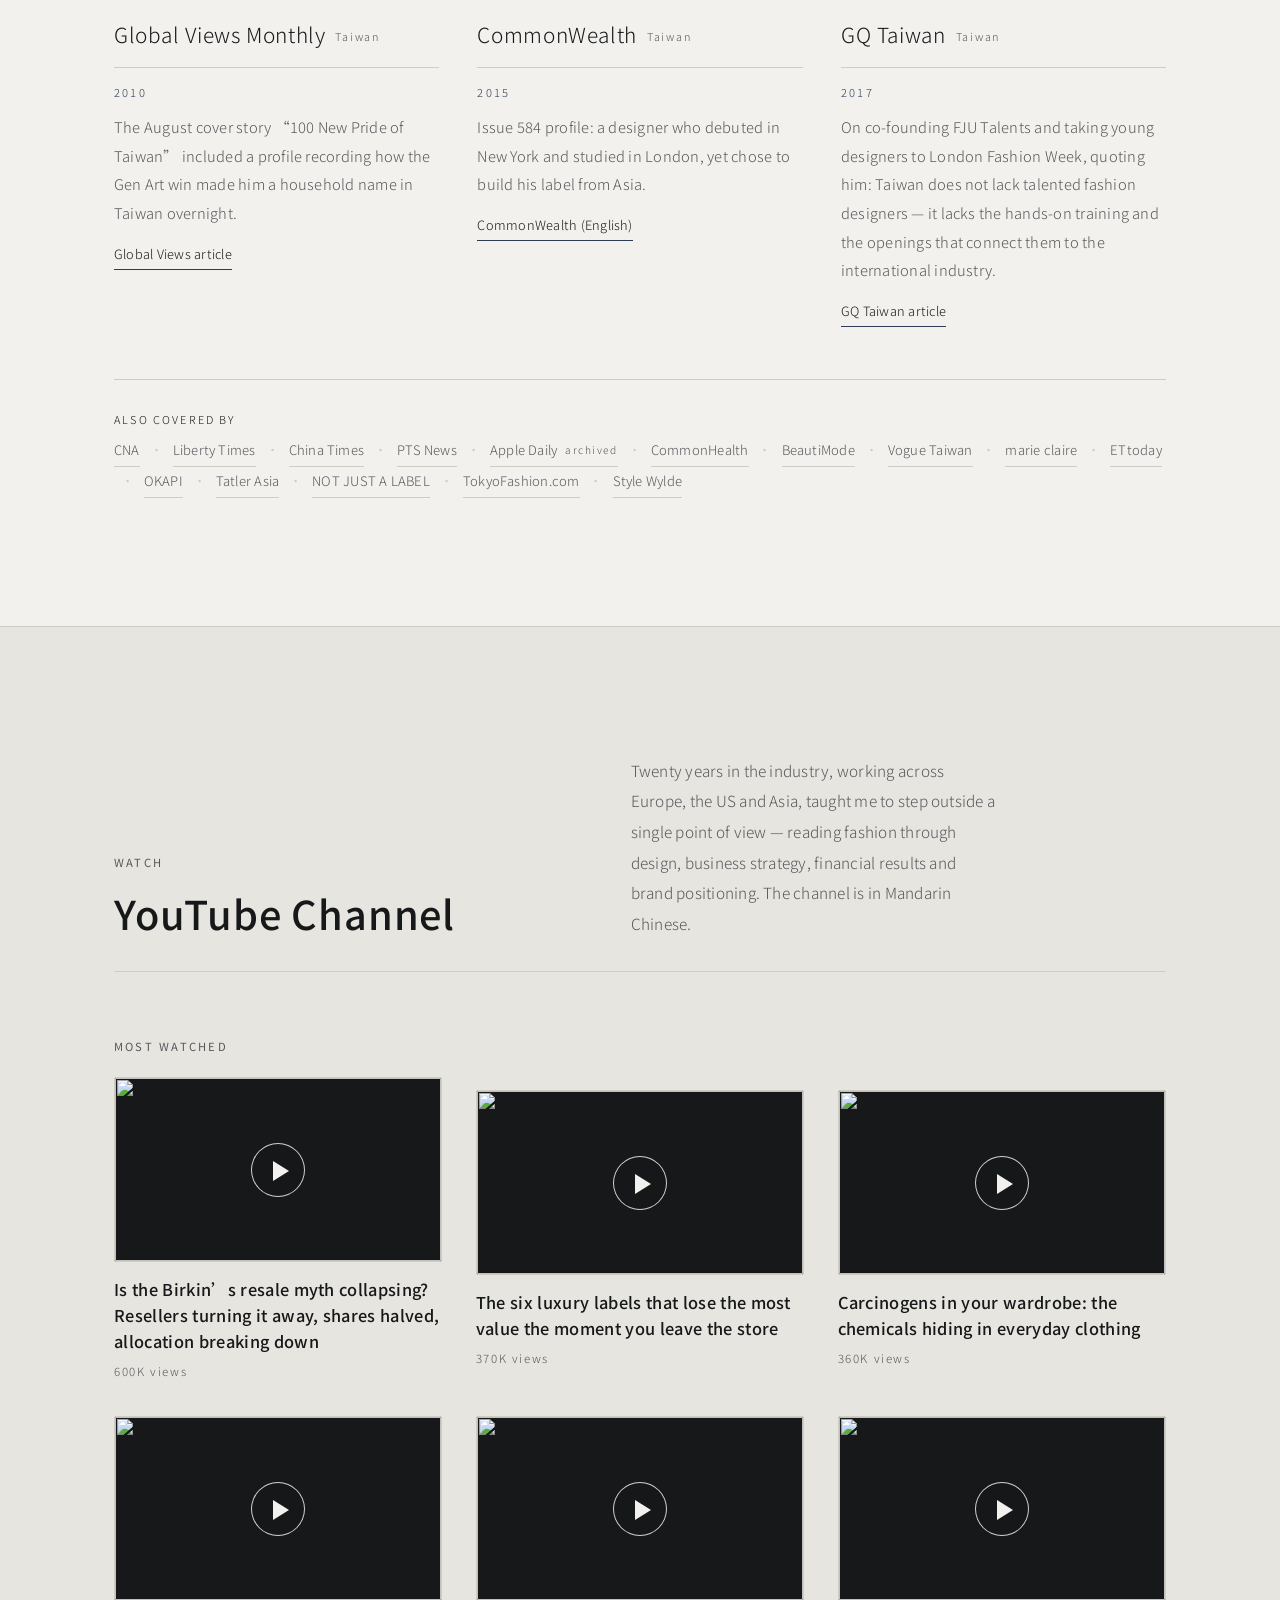
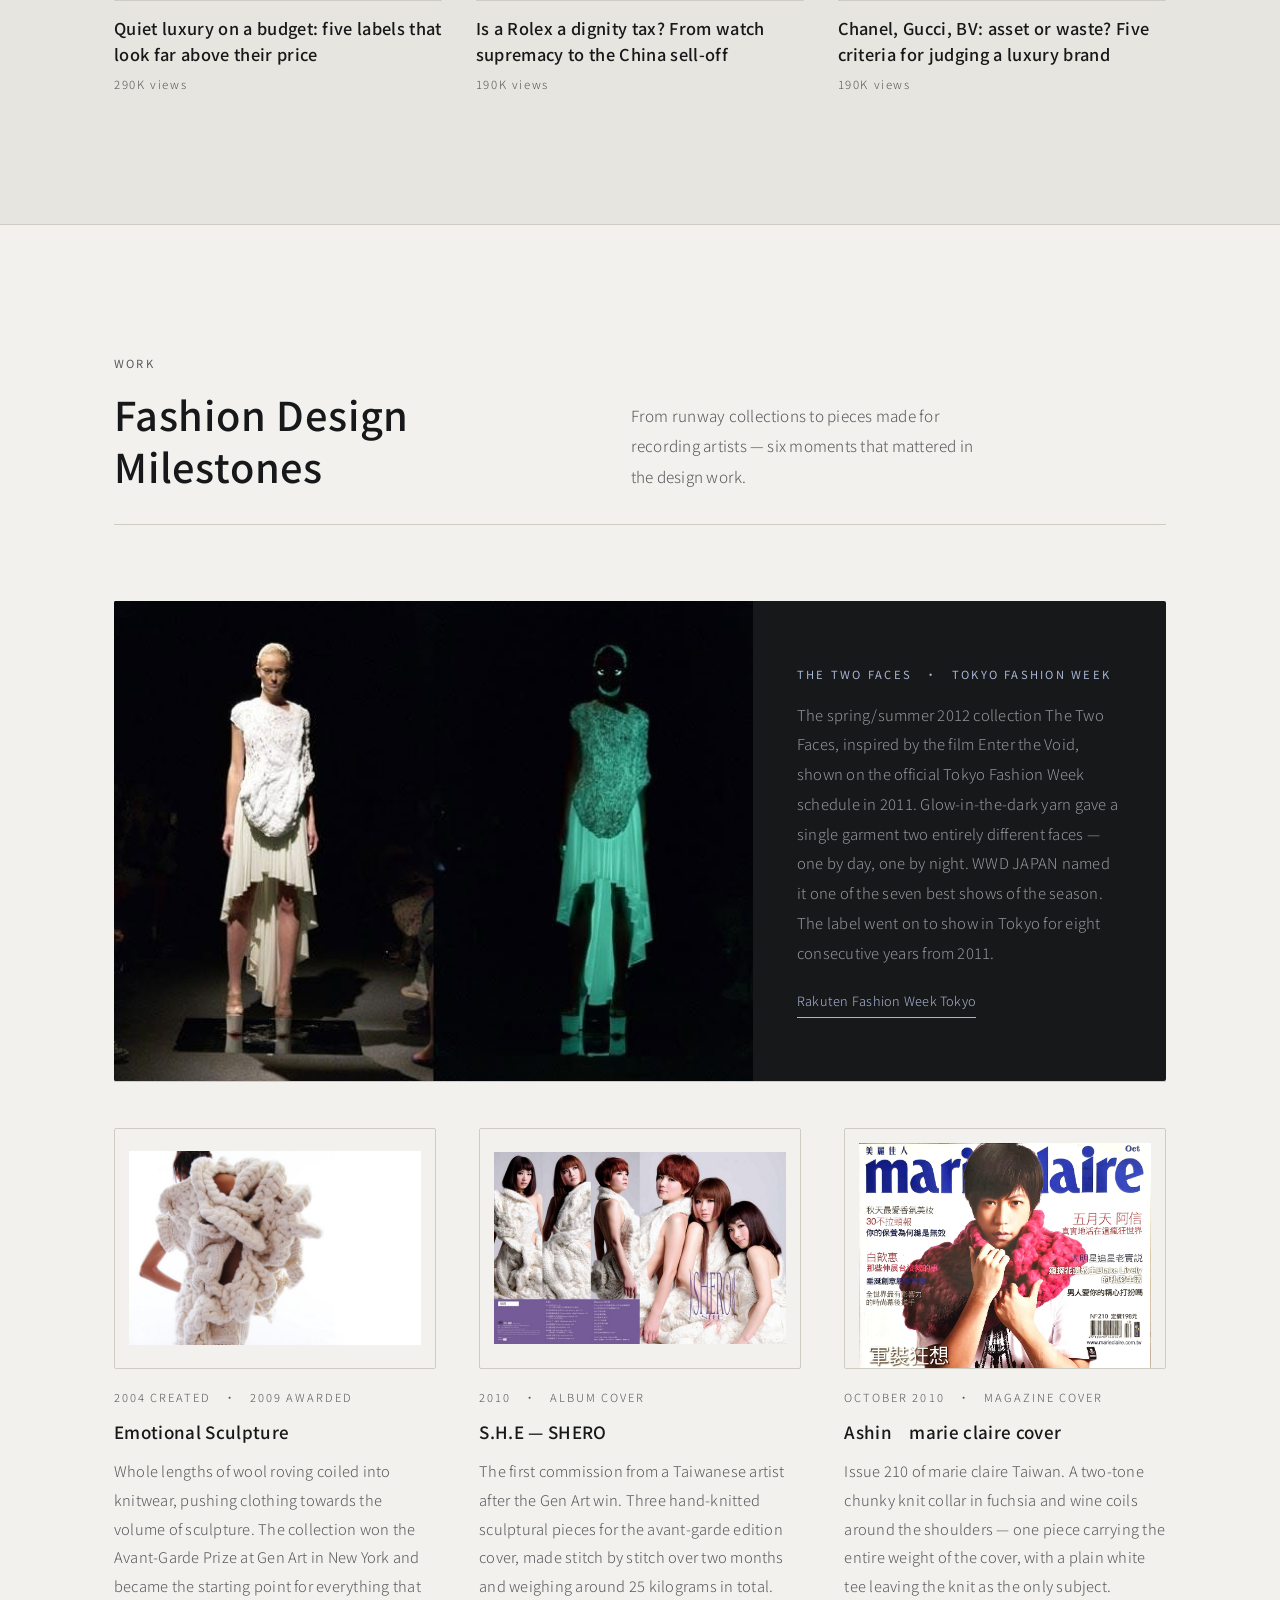
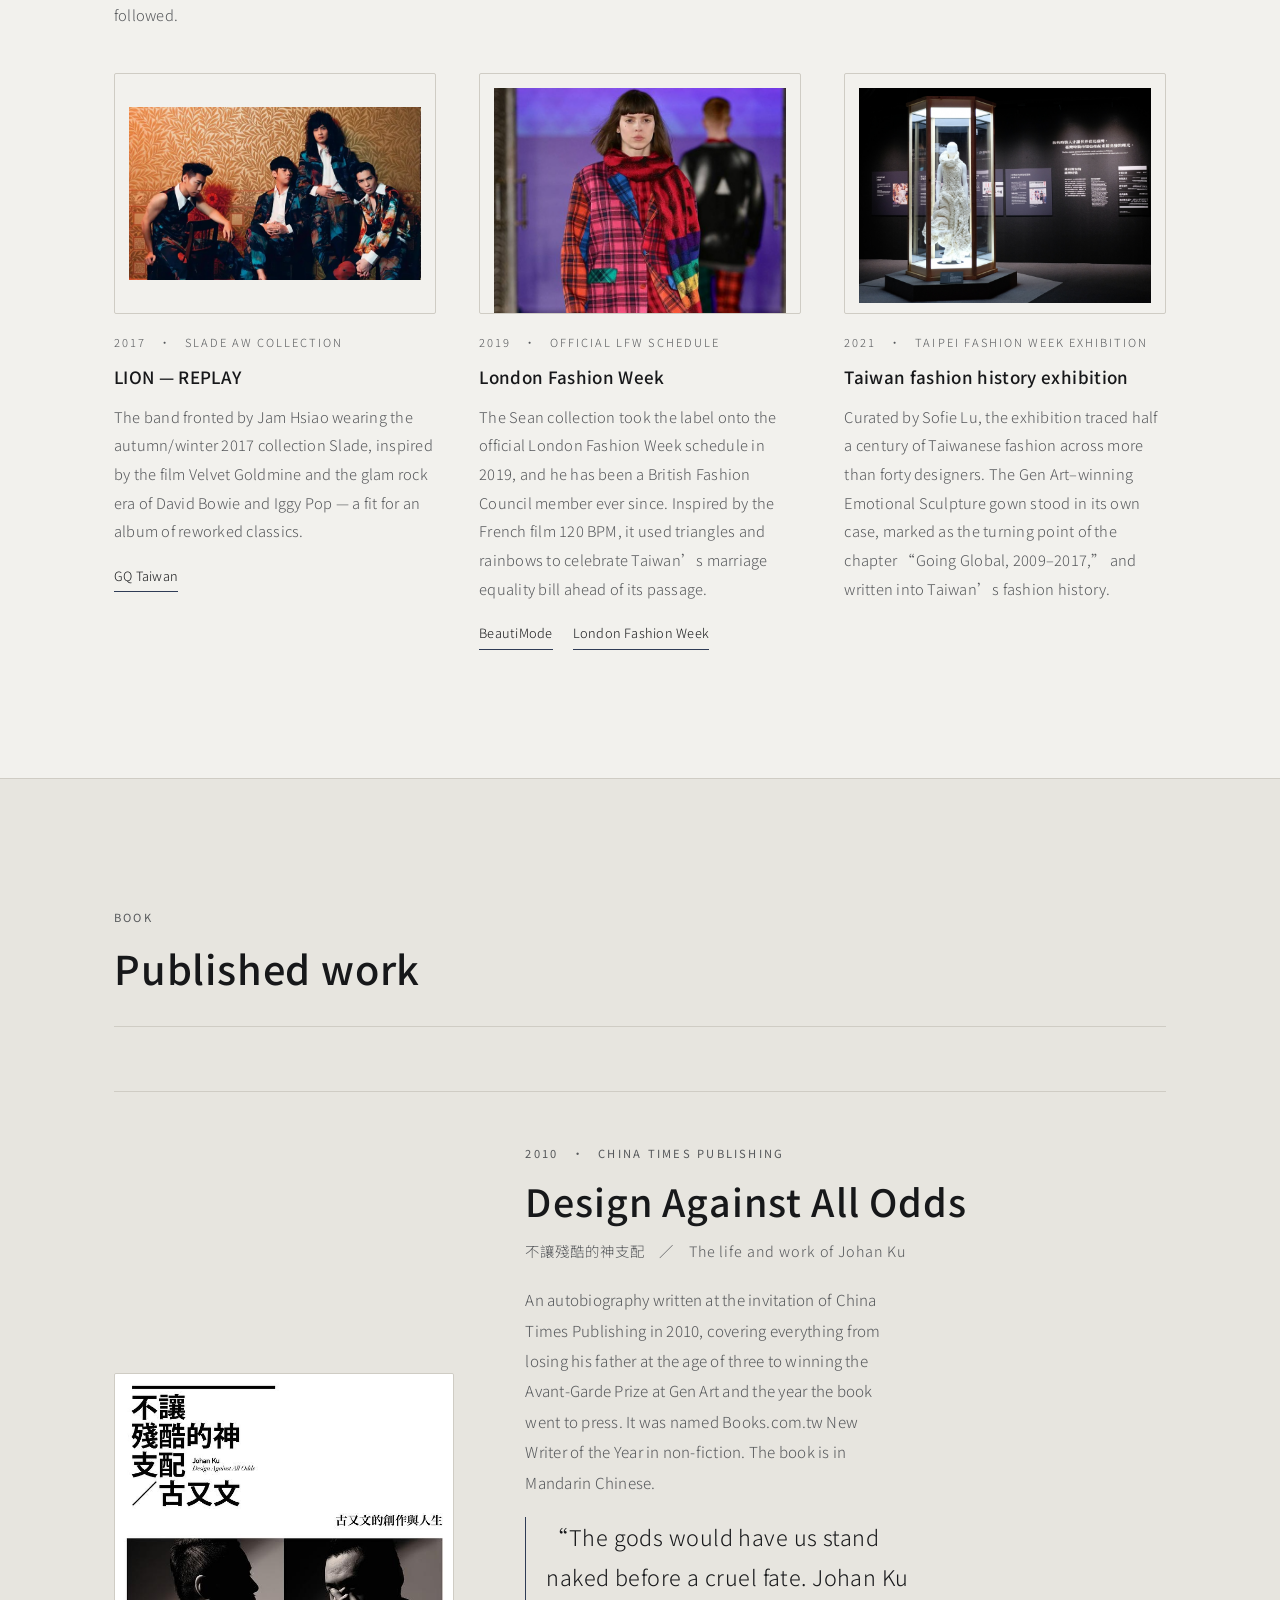
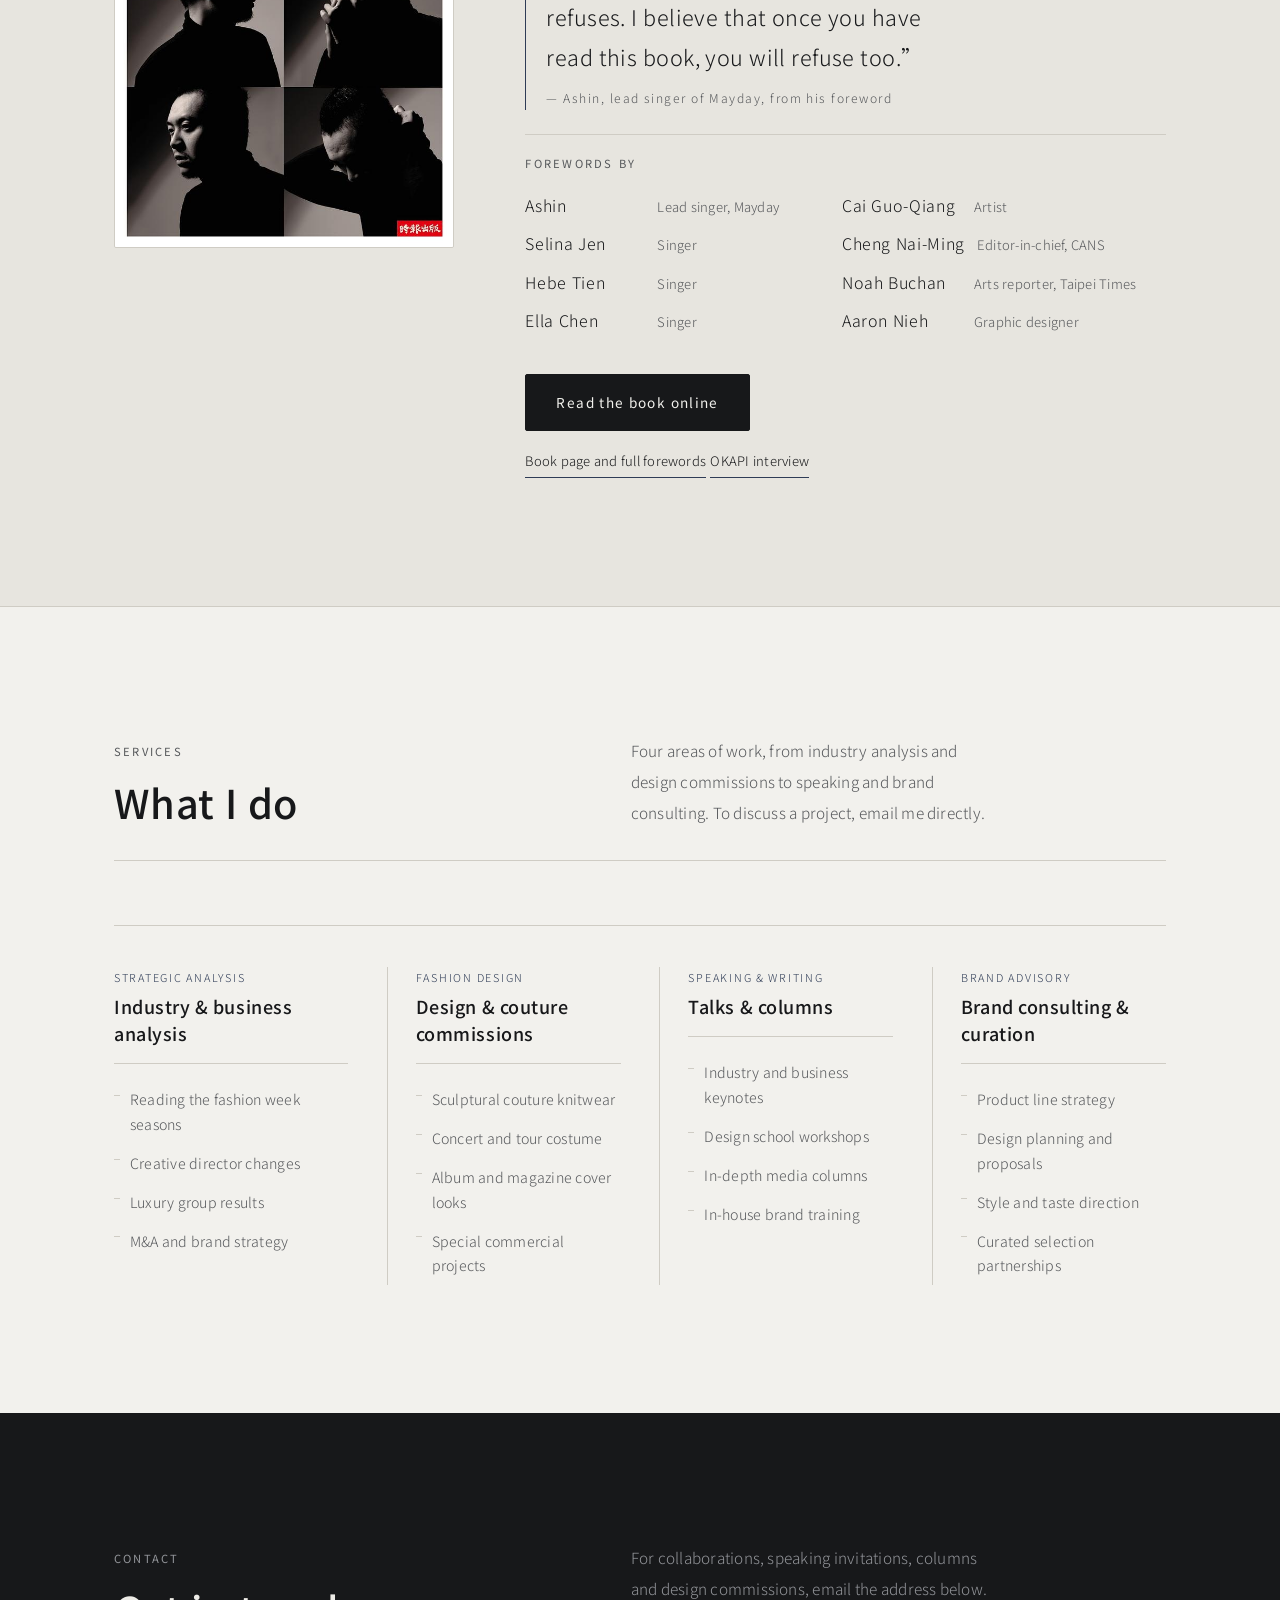
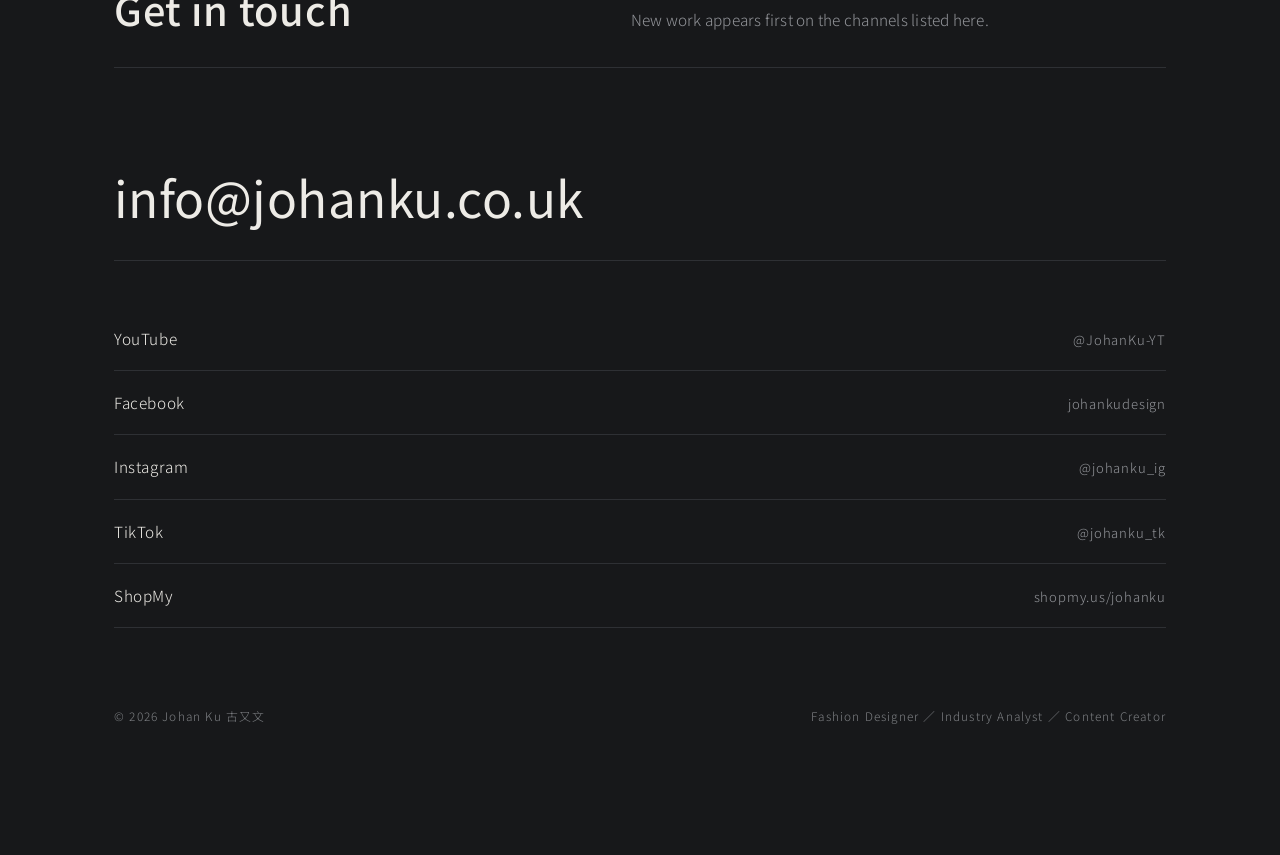
==== commit 25cb7bcf: "熱門影片更新：新增愛馬仕柏金包該集並更新六支觀看數 Co-Authored-By: Claude Opus 5 <noreply@anthropic.com>" ====
--- a/en/index.html
+++ b/en/index.html
@@ -450,7 +450,16 @@
       <p class="eyebrow reveal">Most watched</p>
       <div class="vids">
 
-        <button class="vid reveal" type="button" data-yt="Pacys9A22sg">
+        <button class="vid reveal" type="button" data-yt="auLQrTP5MJw">
+          <span class="vid-media">
+            <img src="https://i.ytimg.com/vi/auLQrTP5MJw/hqdefault.jpg" alt="" loading="lazy" width="480" height="360">
+            <span class="vid-play" aria-hidden="true"></span>
+          </span>
+          <span class="vid-title">Is the Birkin’s resale myth collapsing? Resellers turning it away, shares halved, allocation breaking down</span>
+          <span class="vid-views">600K views</span>
+        </button>
+
+        <button class="vid reveal" type="button" data-yt="Pacys9A22sg" style="--d:.06s">
           <span class="vid-media">
             <img src="https://i.ytimg.com/vi/Pacys9A22sg/hqdefault.jpg" alt="" loading="lazy" width="480" height="360">
             <span class="vid-play" aria-hidden="true"></span>
@@ -459,7 +468,7 @@
           <span class="vid-views">370K views</span>
         </button>
 
-        <button class="vid reveal" type="button" data-yt="VLlukqrvkJI" style="--d:.06s">
+        <button class="vid reveal" type="button" data-yt="VLlukqrvkJI" style="--d:.12s">
           <span class="vid-media">
             <img src="https://i.ytimg.com/vi/VLlukqrvkJI/hqdefault.jpg" alt="" loading="lazy" width="480" height="360">
             <span class="vid-play" aria-hidden="true"></span>
@@ -468,40 +477,31 @@
           <span class="vid-views">360K views</span>
         </button>
 
-        <button class="vid reveal" type="button" data-yt="etuntrL17HE" style="--d:.12s">
+        <button class="vid reveal" type="button" data-yt="etuntrL17HE" style="--d:.18s">
           <span class="vid-media">
             <img src="https://i.ytimg.com/vi/etuntrL17HE/hqdefault.jpg" alt="" loading="lazy" width="480" height="360">
             <span class="vid-play" aria-hidden="true"></span>
           </span>
           <span class="vid-title">Quiet luxury on a budget: five labels that look far above their price</span>
-          <span class="vid-views">280K views</span>
-        </button>
-
-        <button class="vid reveal" type="button" data-yt="kYzrrV9Wi6g" style="--d:.18s">
+          <span class="vid-views">290K views</span>
+        </button>
+
+        <button class="vid reveal" type="button" data-yt="kYzrrV9Wi6g" style="--d:.24s">
           <span class="vid-media">
             <img src="https://i.ytimg.com/vi/kYzrrV9Wi6g/hqdefault.jpg" alt="" loading="lazy" width="480" height="360">
             <span class="vid-play" aria-hidden="true"></span>
           </span>
           <span class="vid-title">Is a Rolex a dignity tax? From watch supremacy to the China sell-off</span>
-          <span class="vid-views">180K views</span>
-        </button>
-
-        <button class="vid reveal" type="button" data-yt="RNqUS7Gq7nA" style="--d:.24s">
+          <span class="vid-views">190K views</span>
+        </button>
+
+        <button class="vid reveal" type="button" data-yt="RNqUS7Gq7nA" style="--d:.30s">
           <span class="vid-media">
             <img src="https://i.ytimg.com/vi/RNqUS7Gq7nA/hqdefault.jpg" alt="" loading="lazy" width="480" height="360">
             <span class="vid-play" aria-hidden="true"></span>
           </span>
           <span class="vid-title">Chanel, Gucci, BV: asset or waste? Five criteria for judging a luxury brand</span>
-          <span class="vid-views">160K views</span>
-        </button>
-
-        <button class="vid reveal" type="button" data-yt="UaBp36UaQvQ" style="--d:.30s">
-          <span class="vid-media">
-            <img src="https://i.ytimg.com/vi/UaBp36UaQvQ/hqdefault.jpg" alt="" loading="lazy" width="480" height="360">
-            <span class="vid-play" aria-hidden="true"></span>
-          </span>
-          <span class="vid-title">Omega down, Longines shrinking: inside the Swiss watch industry’s brutal results</span>
-          <span class="vid-views">150K views</span>
+          <span class="vid-views">190K views</span>
         </button>
 
       </div>
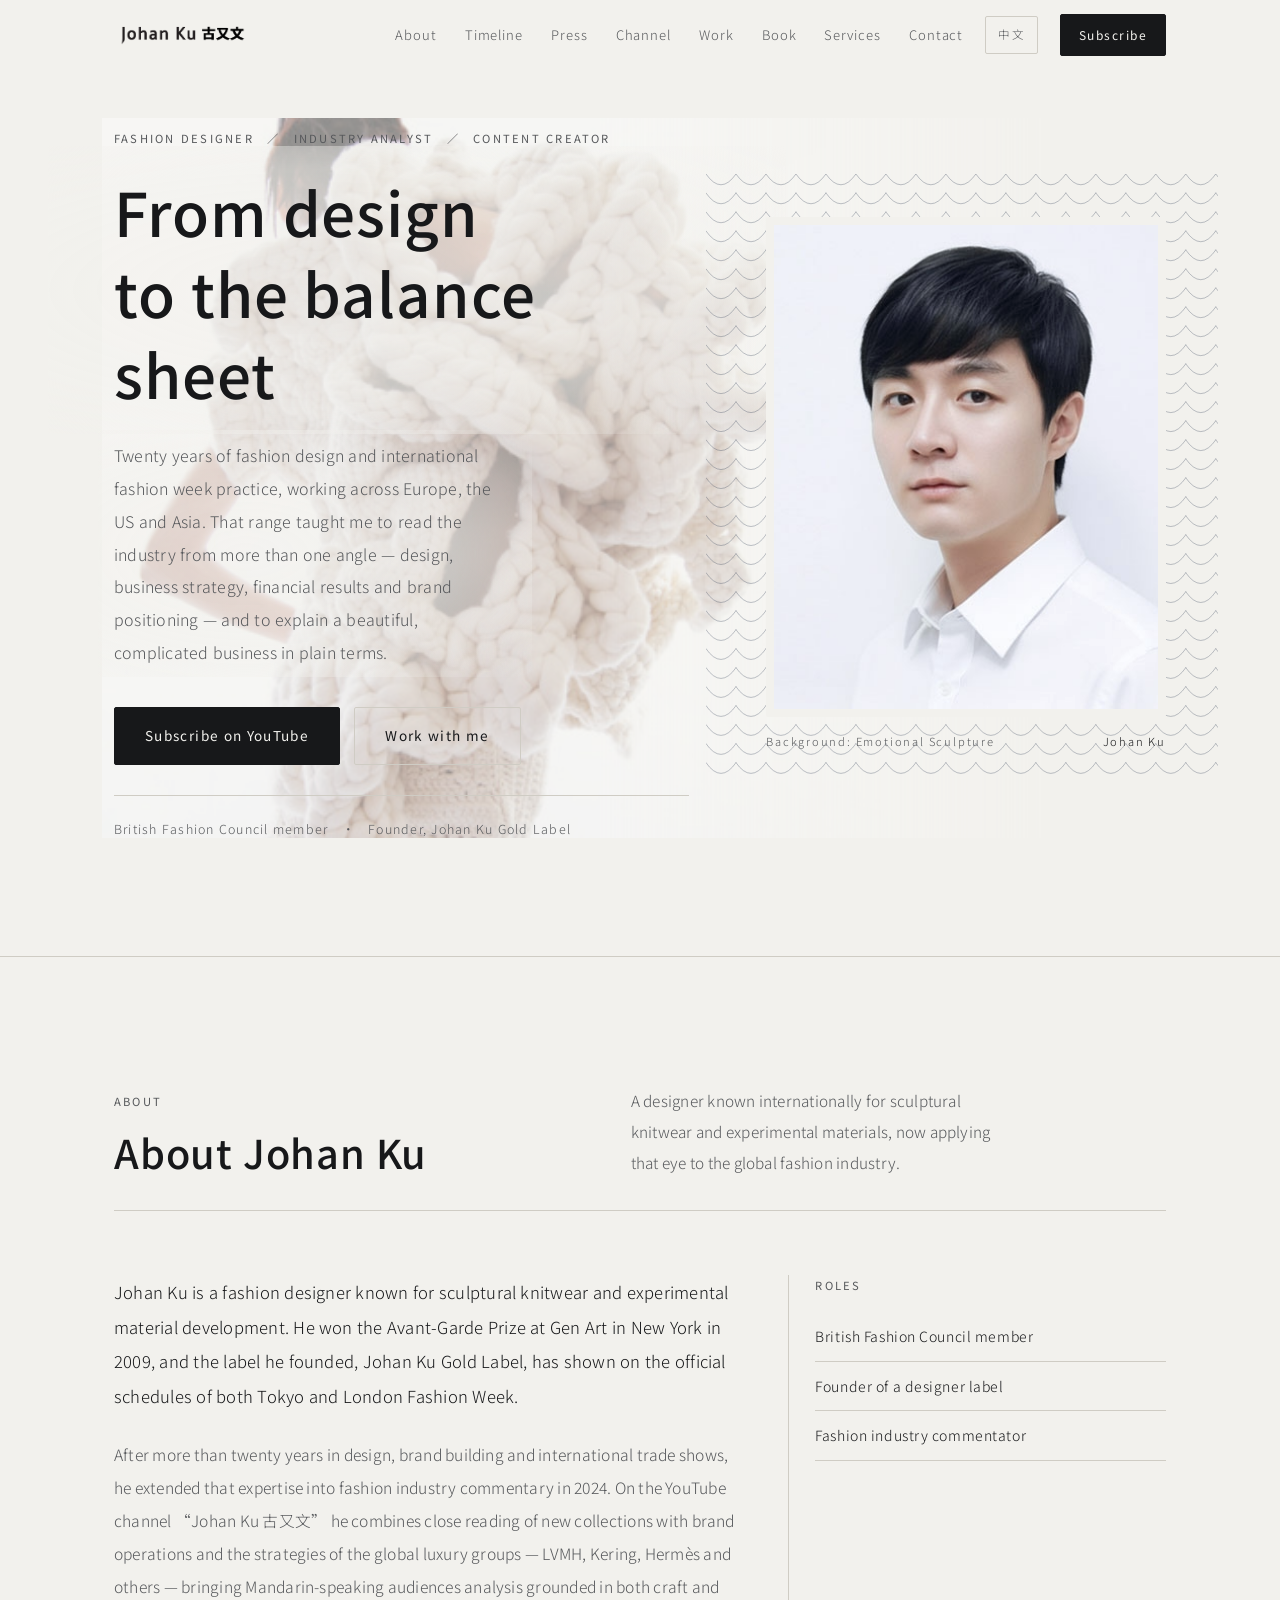
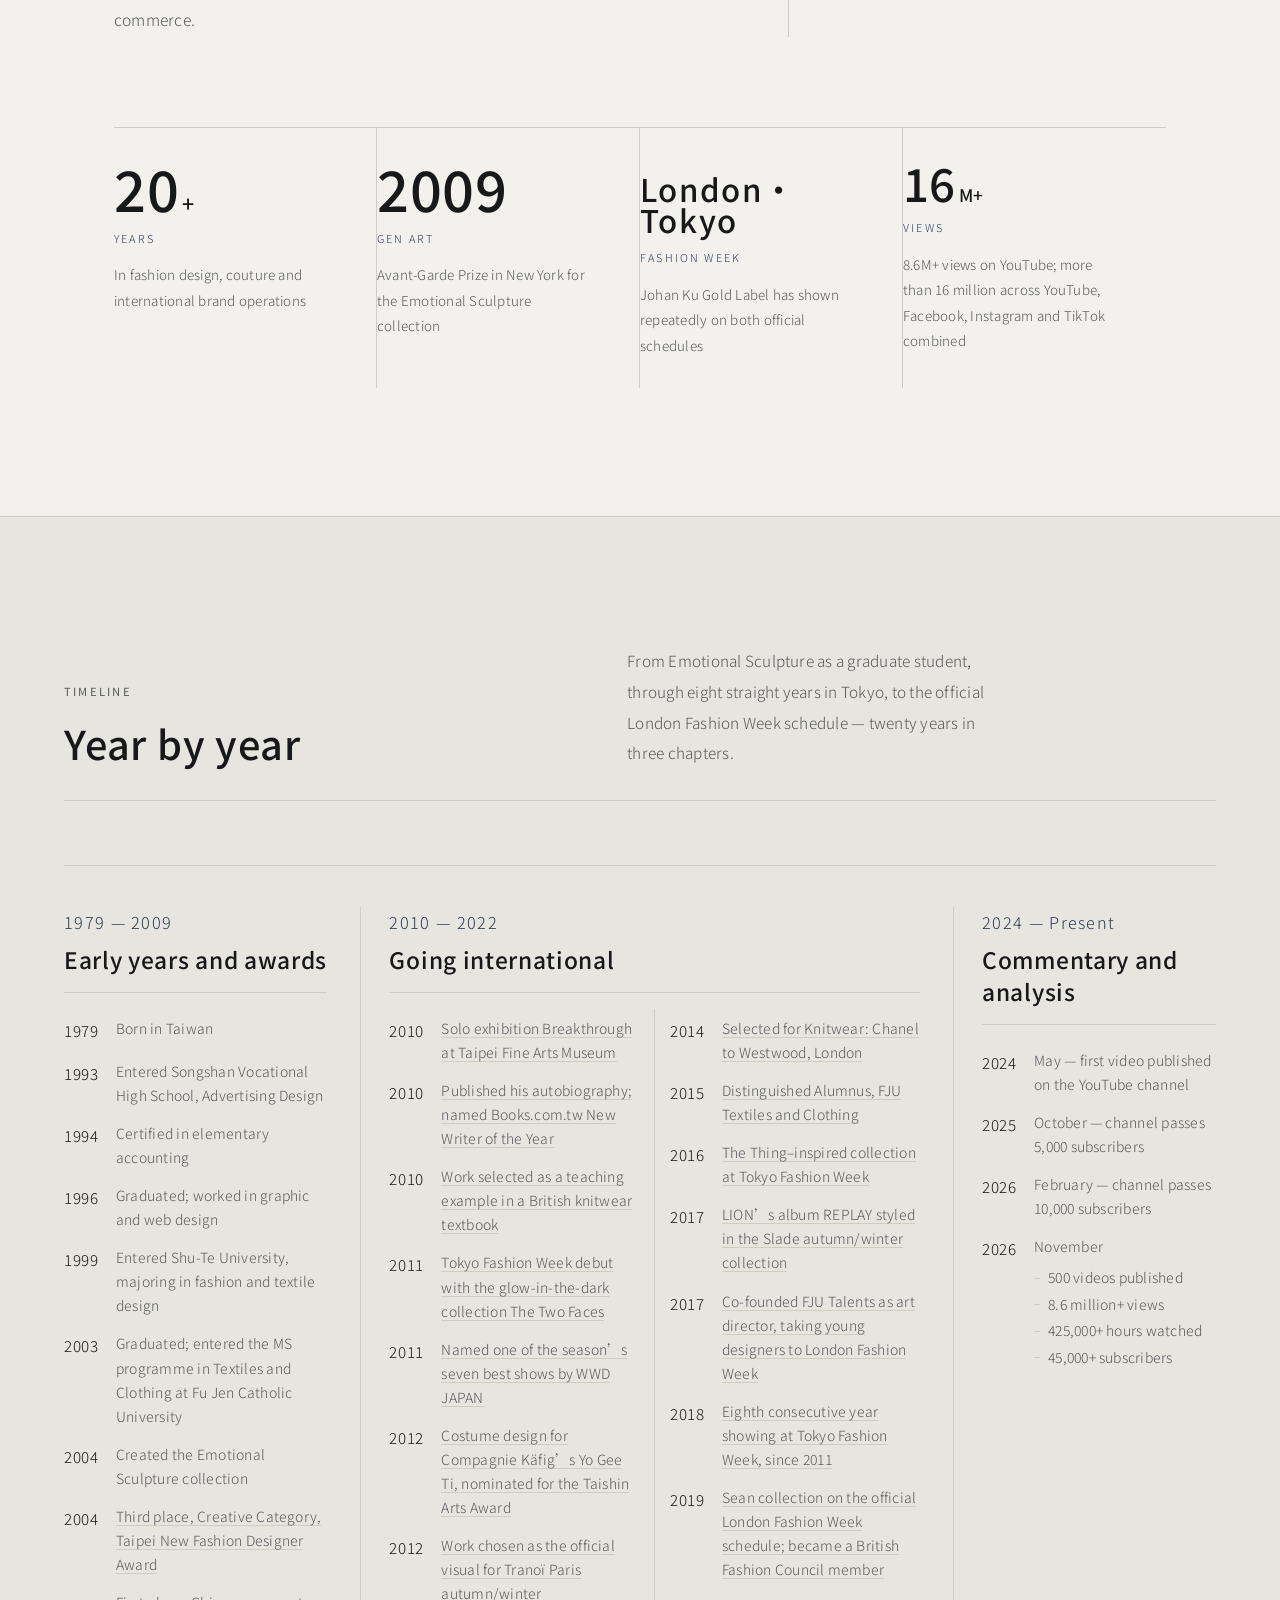
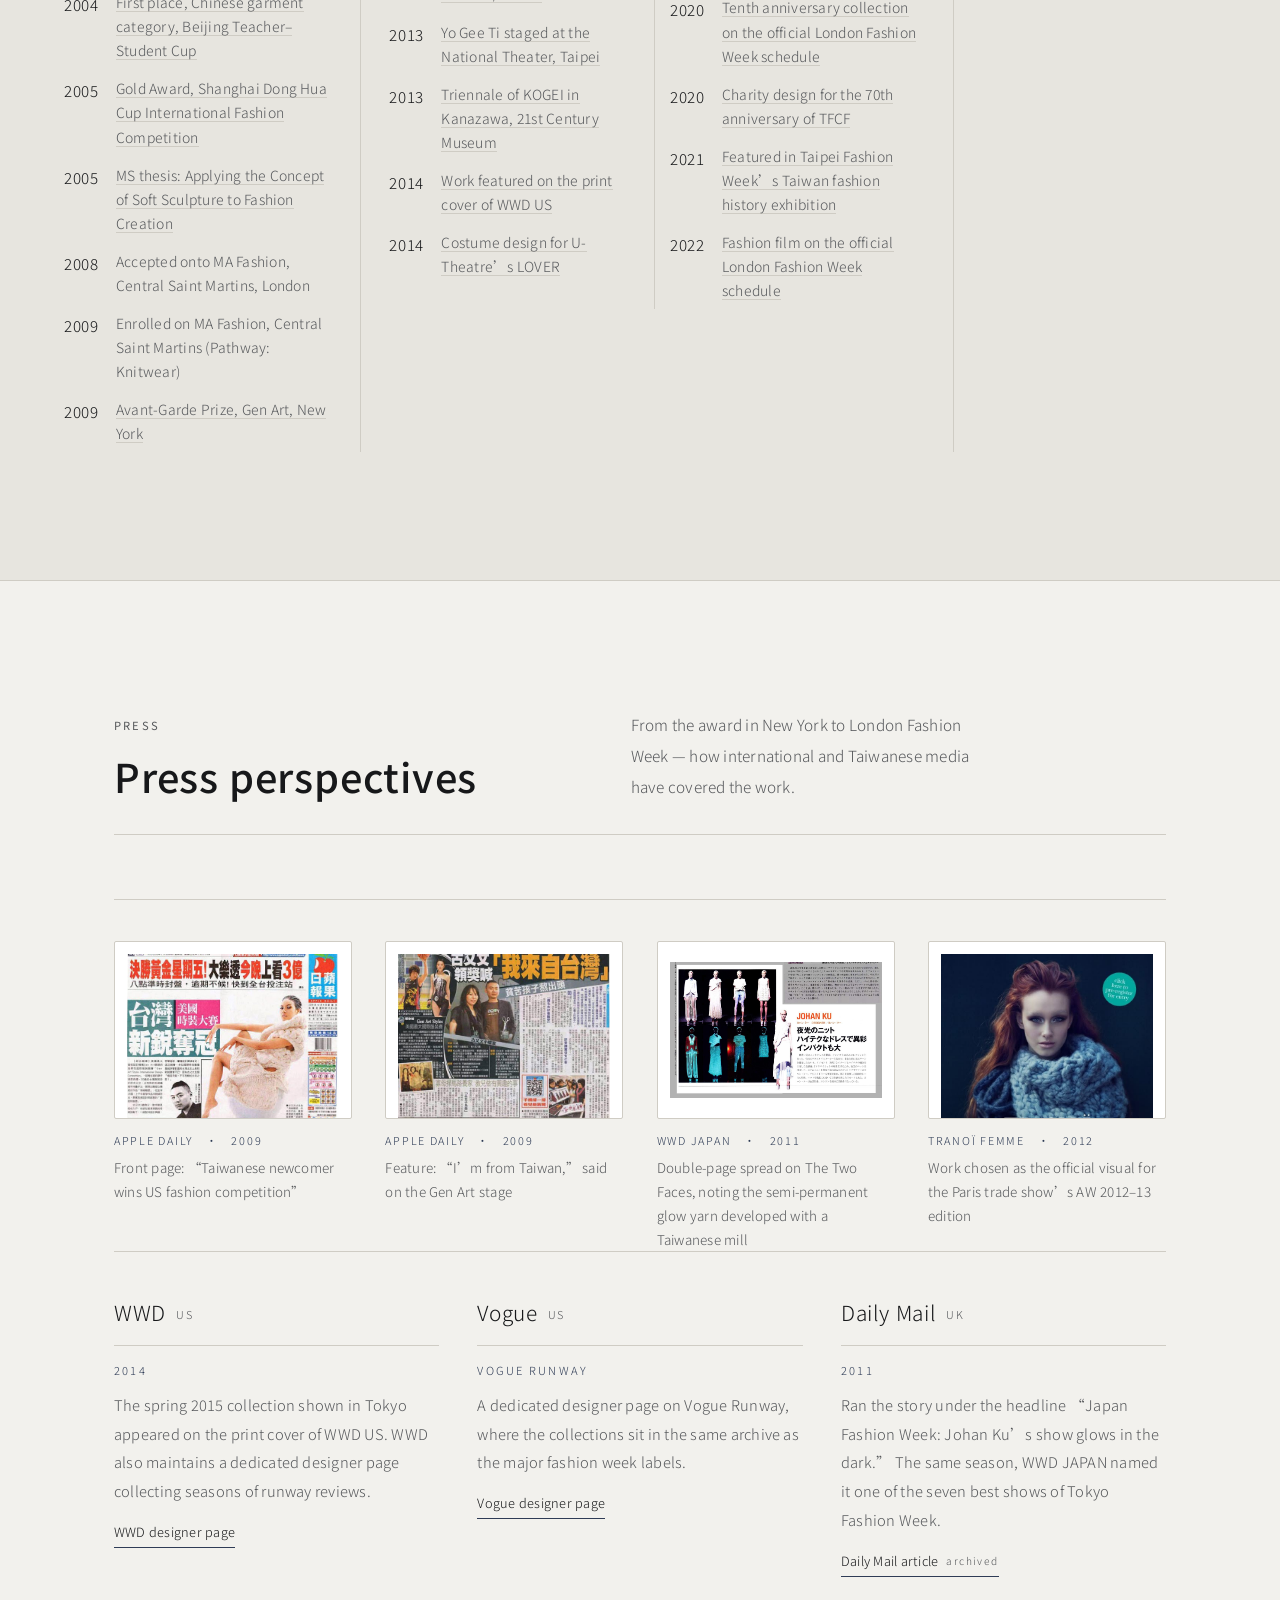
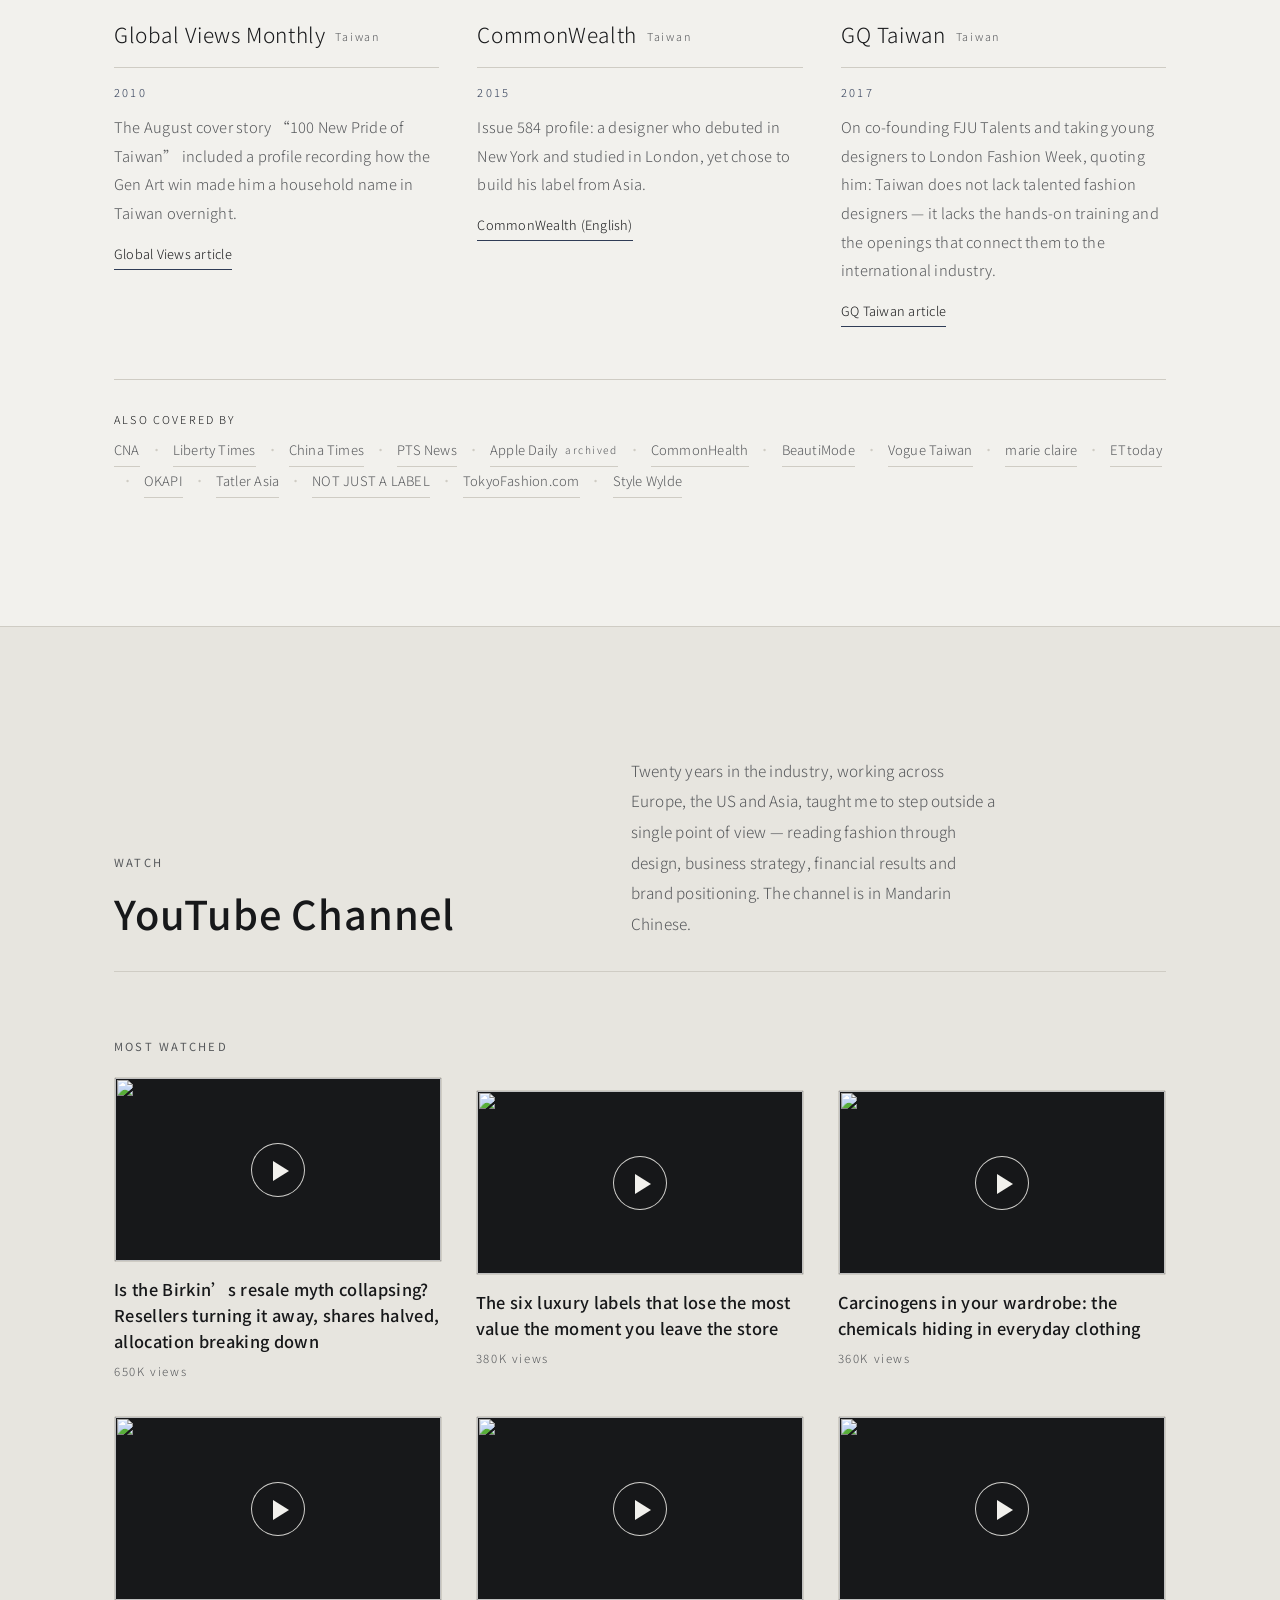
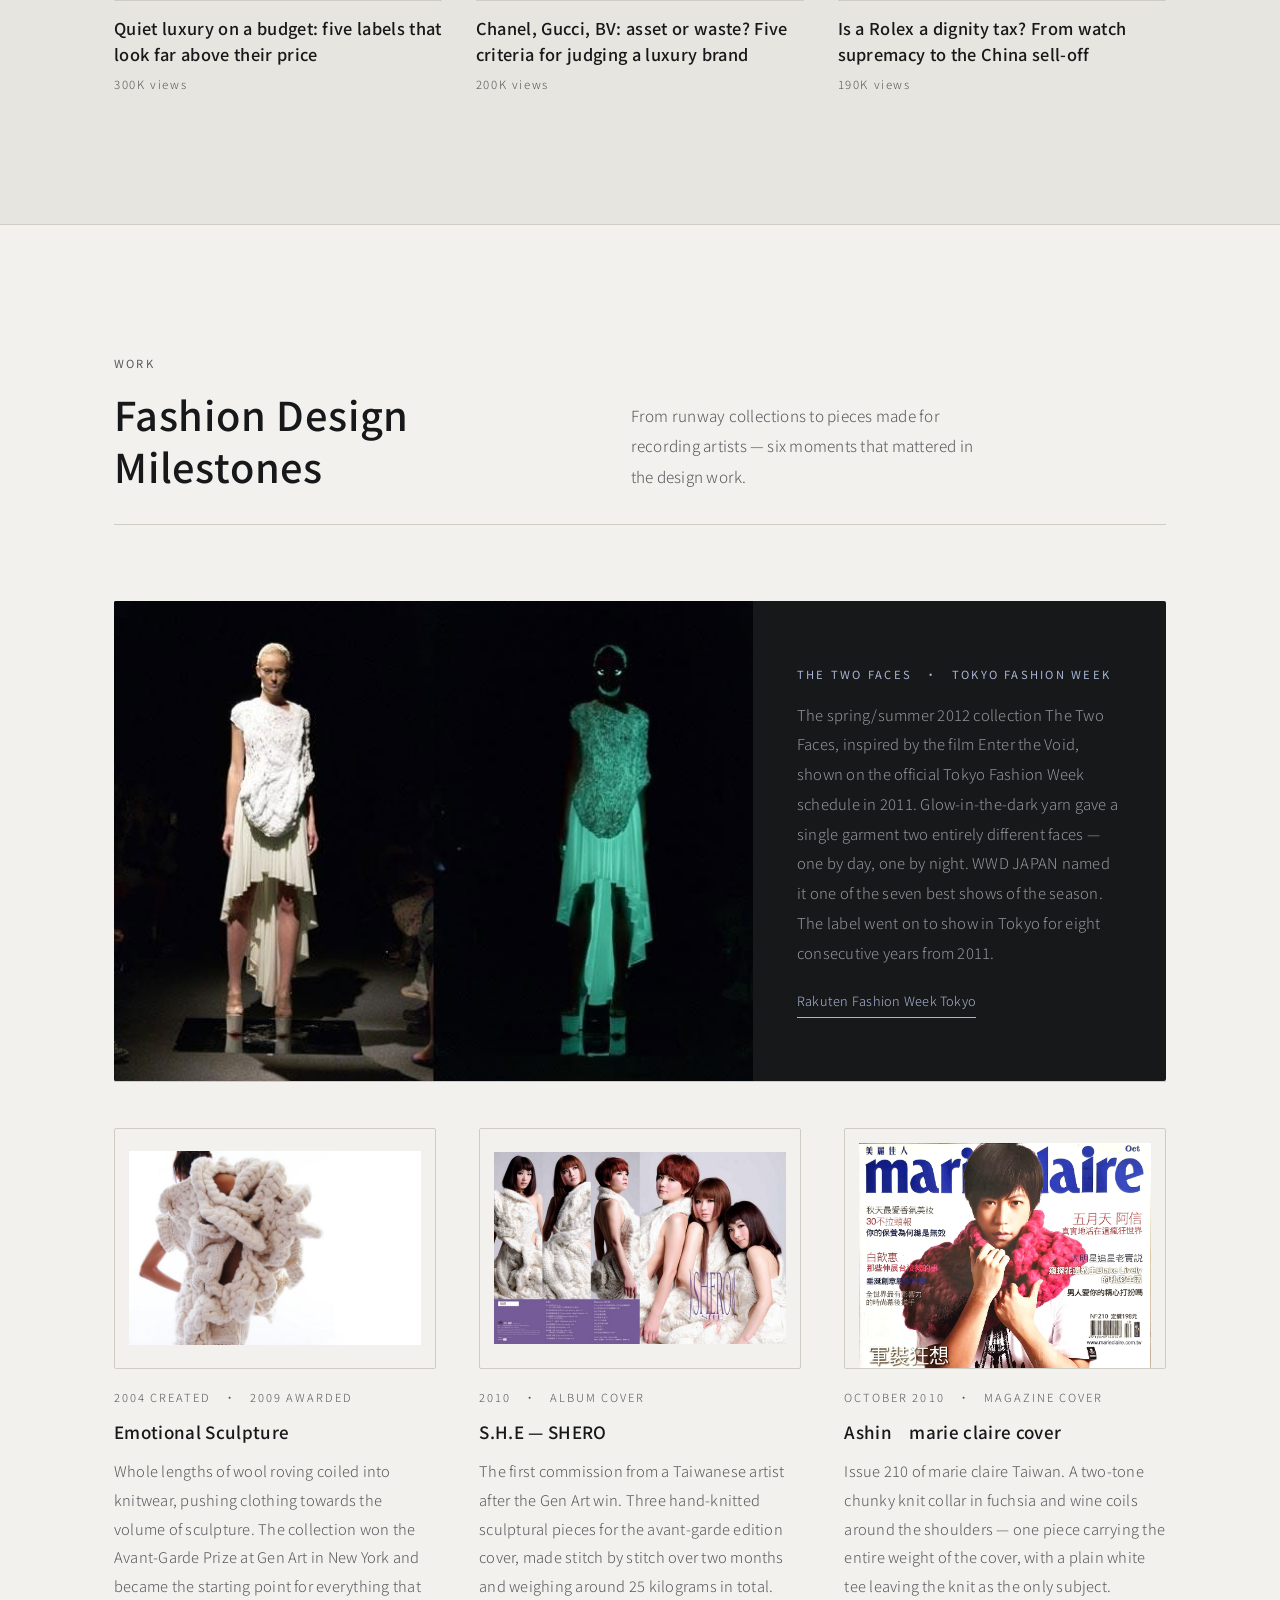
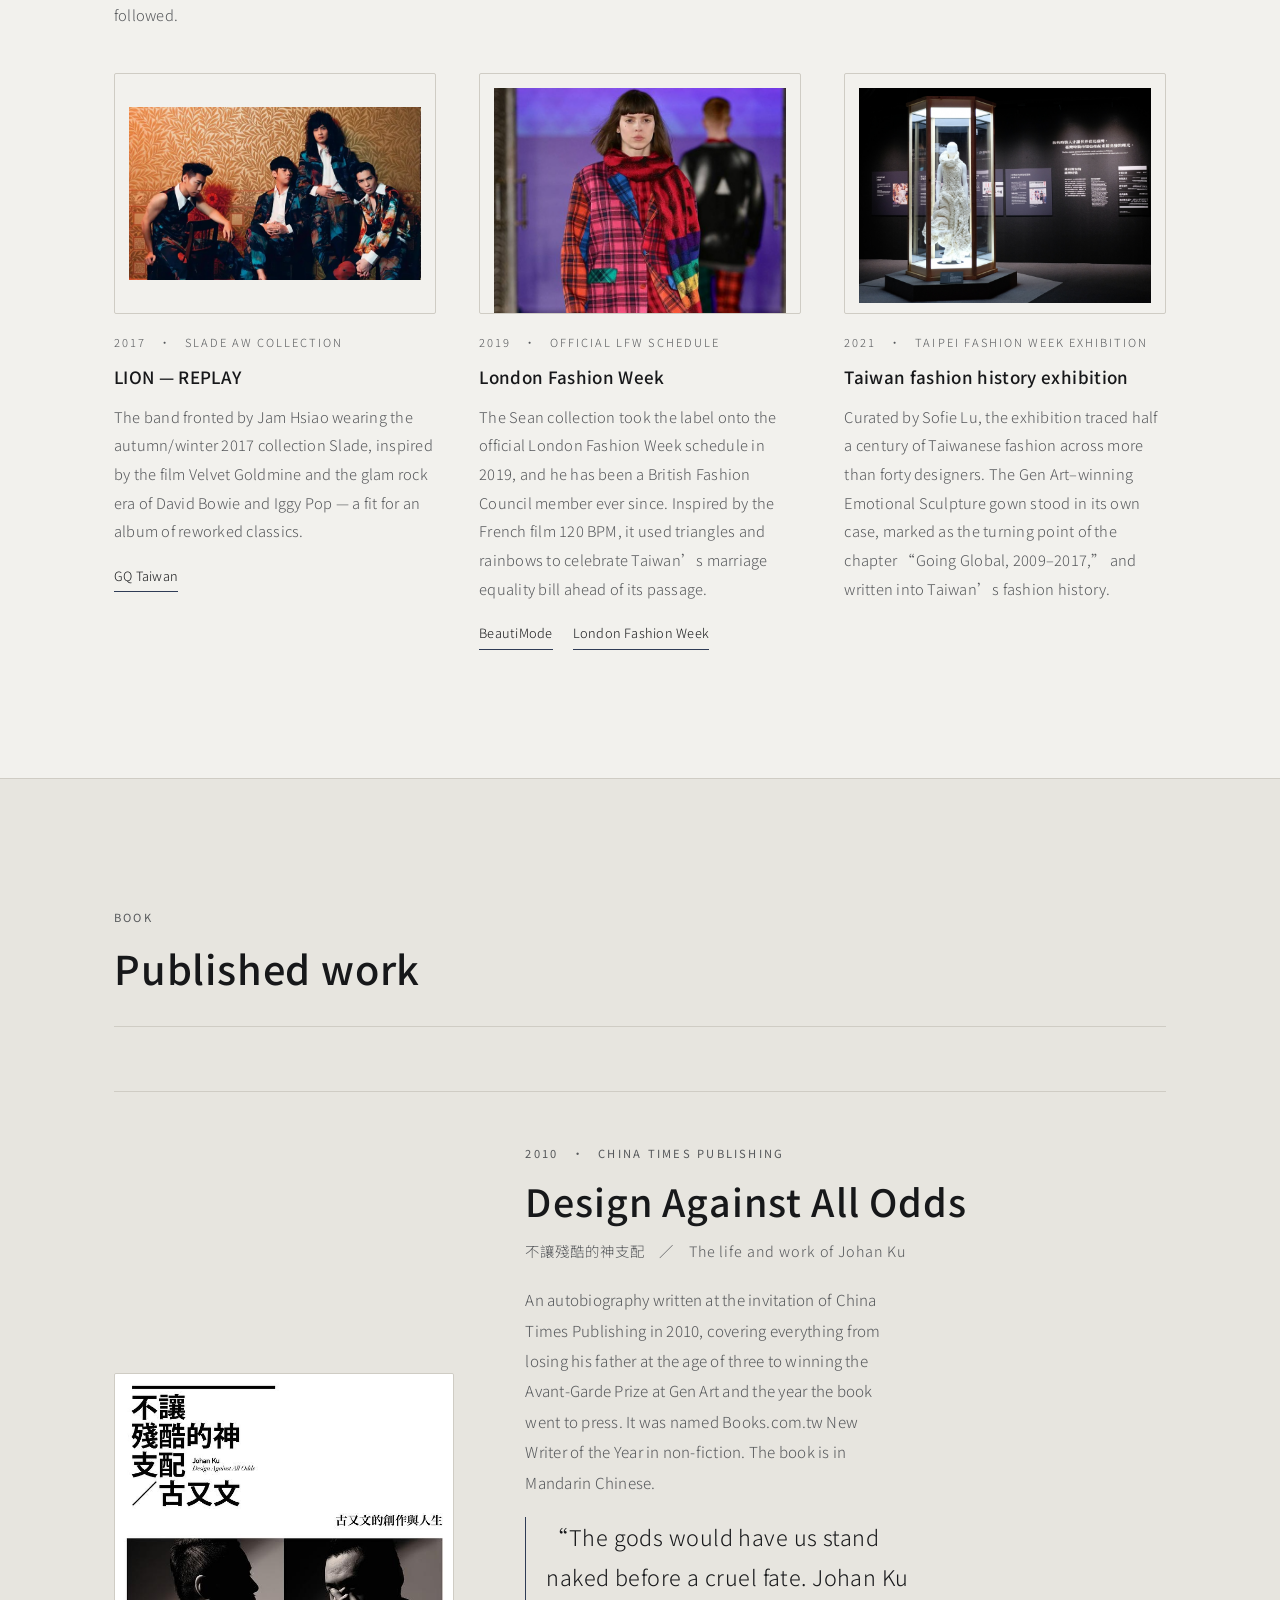
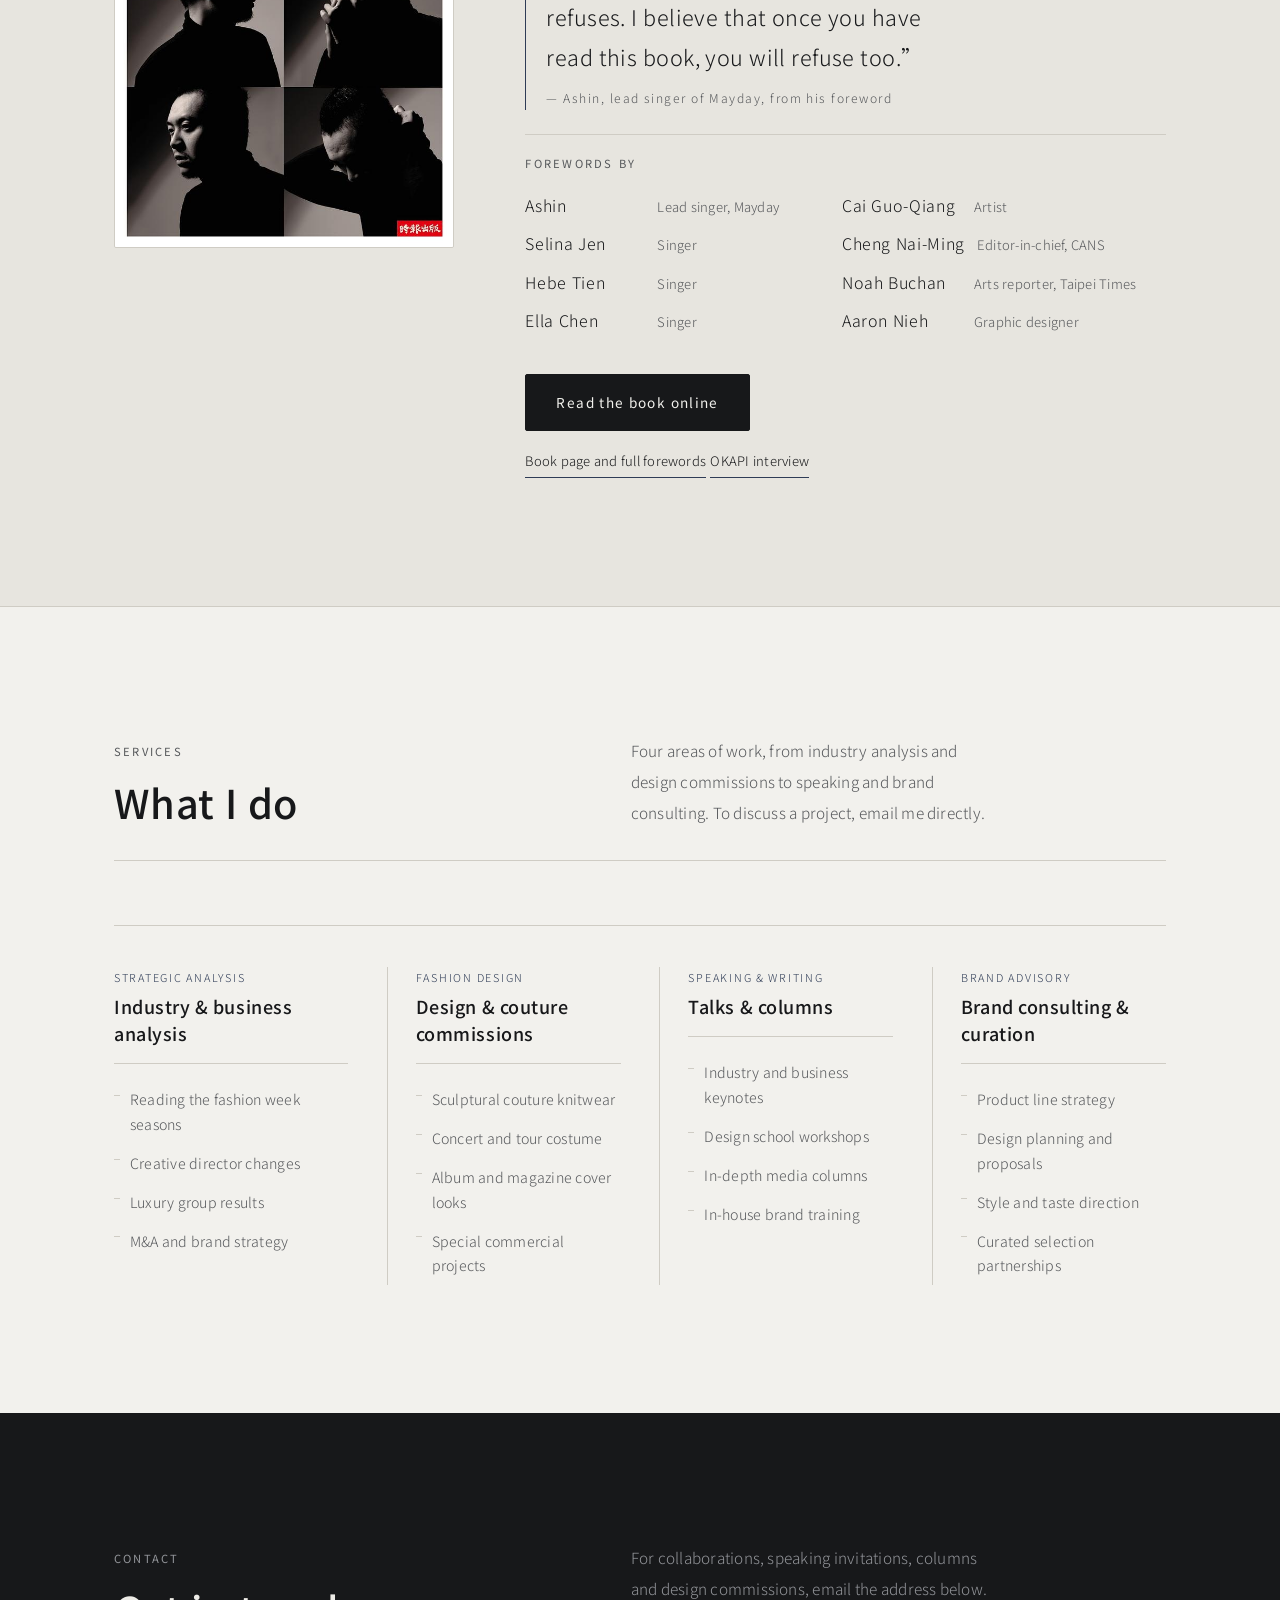
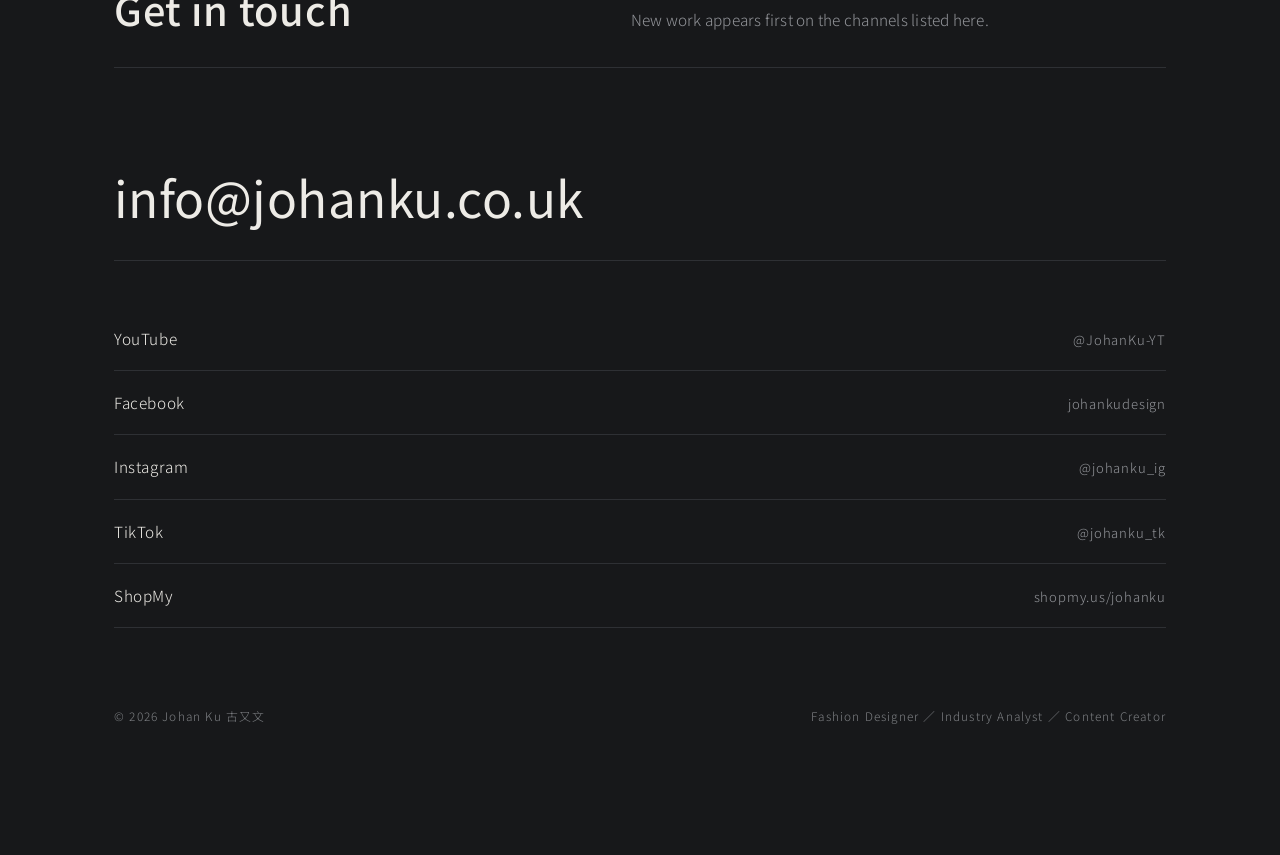
==== commit bcc829e0: "更新 11 月頻道數據與熱門影片觀看數 Co-Authored-By: Claude Opus 5 <noreply@anthropic.com>" ====
--- a/en/index.html
+++ b/en/index.html
@@ -205,9 +205,9 @@
         <p class="mile-txt">Johan Ku Gold Label has shown repeatedly on both official schedules</p>
       </li>
       <li class="mile reveal" style="--d:.30s">
-        <span class="mile-fig mile-fig-lg">12<span class="mile-plus">M+</span></span>
+        <span class="mile-fig mile-fig-lg">16<span class="mile-plus">M+</span></span>
         <span class="mile-unit">Views</span>
-        <p class="mile-txt">6.5M+ views on YouTube; more than 12 million across YouTube, Facebook, Instagram and TikTok combined</p>
+        <p class="mile-txt">8.6M+ views on YouTube; more than 16 million across YouTube, Facebook, Instagram and TikTok combined</p>
       </li>
     </ul>
   </div>
@@ -285,12 +285,12 @@
           <li class="era-item"><span class="era-y">2026</span><span class="era-t">February — channel passes 10,000 subscribers</span></li>
           <li class="era-item">
             <span class="era-y">2026</span>
-            <span class="era-t">September
+            <span class="era-t">November
               <span class="era-stats">
-                <span>450+ videos published</span>
-                <span>6.5 million+ views</span>
+                <span>500 videos published</span>
+                <span>8.6 million+ views</span>
                 <span>425,000+ hours watched</span>
-                <span>40,000+ subscribers</span>
+                <span>45,000+ subscribers</span>
               </span>
             </span>
           </li>
@@ -456,7 +456,7 @@
             <span class="vid-play" aria-hidden="true"></span>
           </span>
           <span class="vid-title">Is the Birkin’s resale myth collapsing? Resellers turning it away, shares halved, allocation breaking down</span>
-          <span class="vid-views">600K views</span>
+          <span class="vid-views">650K views</span>
         </button>
 
         <button class="vid reveal" type="button" data-yt="Pacys9A22sg" style="--d:.06s">
@@ -465,7 +465,7 @@
             <span class="vid-play" aria-hidden="true"></span>
           </span>
           <span class="vid-title">The six luxury labels that lose the most value the moment you leave the store</span>
-          <span class="vid-views">370K views</span>
+          <span class="vid-views">380K views</span>
         </button>
 
         <button class="vid reveal" type="button" data-yt="VLlukqrvkJI" style="--d:.12s">
@@ -483,24 +483,24 @@
             <span class="vid-play" aria-hidden="true"></span>
           </span>
           <span class="vid-title">Quiet luxury on a budget: five labels that look far above their price</span>
-          <span class="vid-views">290K views</span>
-        </button>
-
-        <button class="vid reveal" type="button" data-yt="kYzrrV9Wi6g" style="--d:.24s">
+          <span class="vid-views">300K views</span>
+        </button>
+
+        <button class="vid reveal" type="button" data-yt="RNqUS7Gq7nA" style="--d:.24s">
+          <span class="vid-media">
+            <img src="https://i.ytimg.com/vi/RNqUS7Gq7nA/hqdefault.jpg" alt="" loading="lazy" width="480" height="360">
+            <span class="vid-play" aria-hidden="true"></span>
+          </span>
+          <span class="vid-title">Chanel, Gucci, BV: asset or waste? Five criteria for judging a luxury brand</span>
+          <span class="vid-views">200K views</span>
+        </button>
+
+        <button class="vid reveal" type="button" data-yt="kYzrrV9Wi6g" style="--d:.30s">
           <span class="vid-media">
             <img src="https://i.ytimg.com/vi/kYzrrV9Wi6g/hqdefault.jpg" alt="" loading="lazy" width="480" height="360">
             <span class="vid-play" aria-hidden="true"></span>
           </span>
           <span class="vid-title">Is a Rolex a dignity tax? From watch supremacy to the China sell-off</span>
-          <span class="vid-views">190K views</span>
-        </button>
-
-        <button class="vid reveal" type="button" data-yt="RNqUS7Gq7nA" style="--d:.30s">
-          <span class="vid-media">
-            <img src="https://i.ytimg.com/vi/RNqUS7Gq7nA/hqdefault.jpg" alt="" loading="lazy" width="480" height="360">
-            <span class="vid-play" aria-hidden="true"></span>
-          </span>
-          <span class="vid-title">Chanel, Gucci, BV: asset or waste? Five criteria for judging a luxury brand</span>
           <span class="vid-views">190K views</span>
         </button>
 
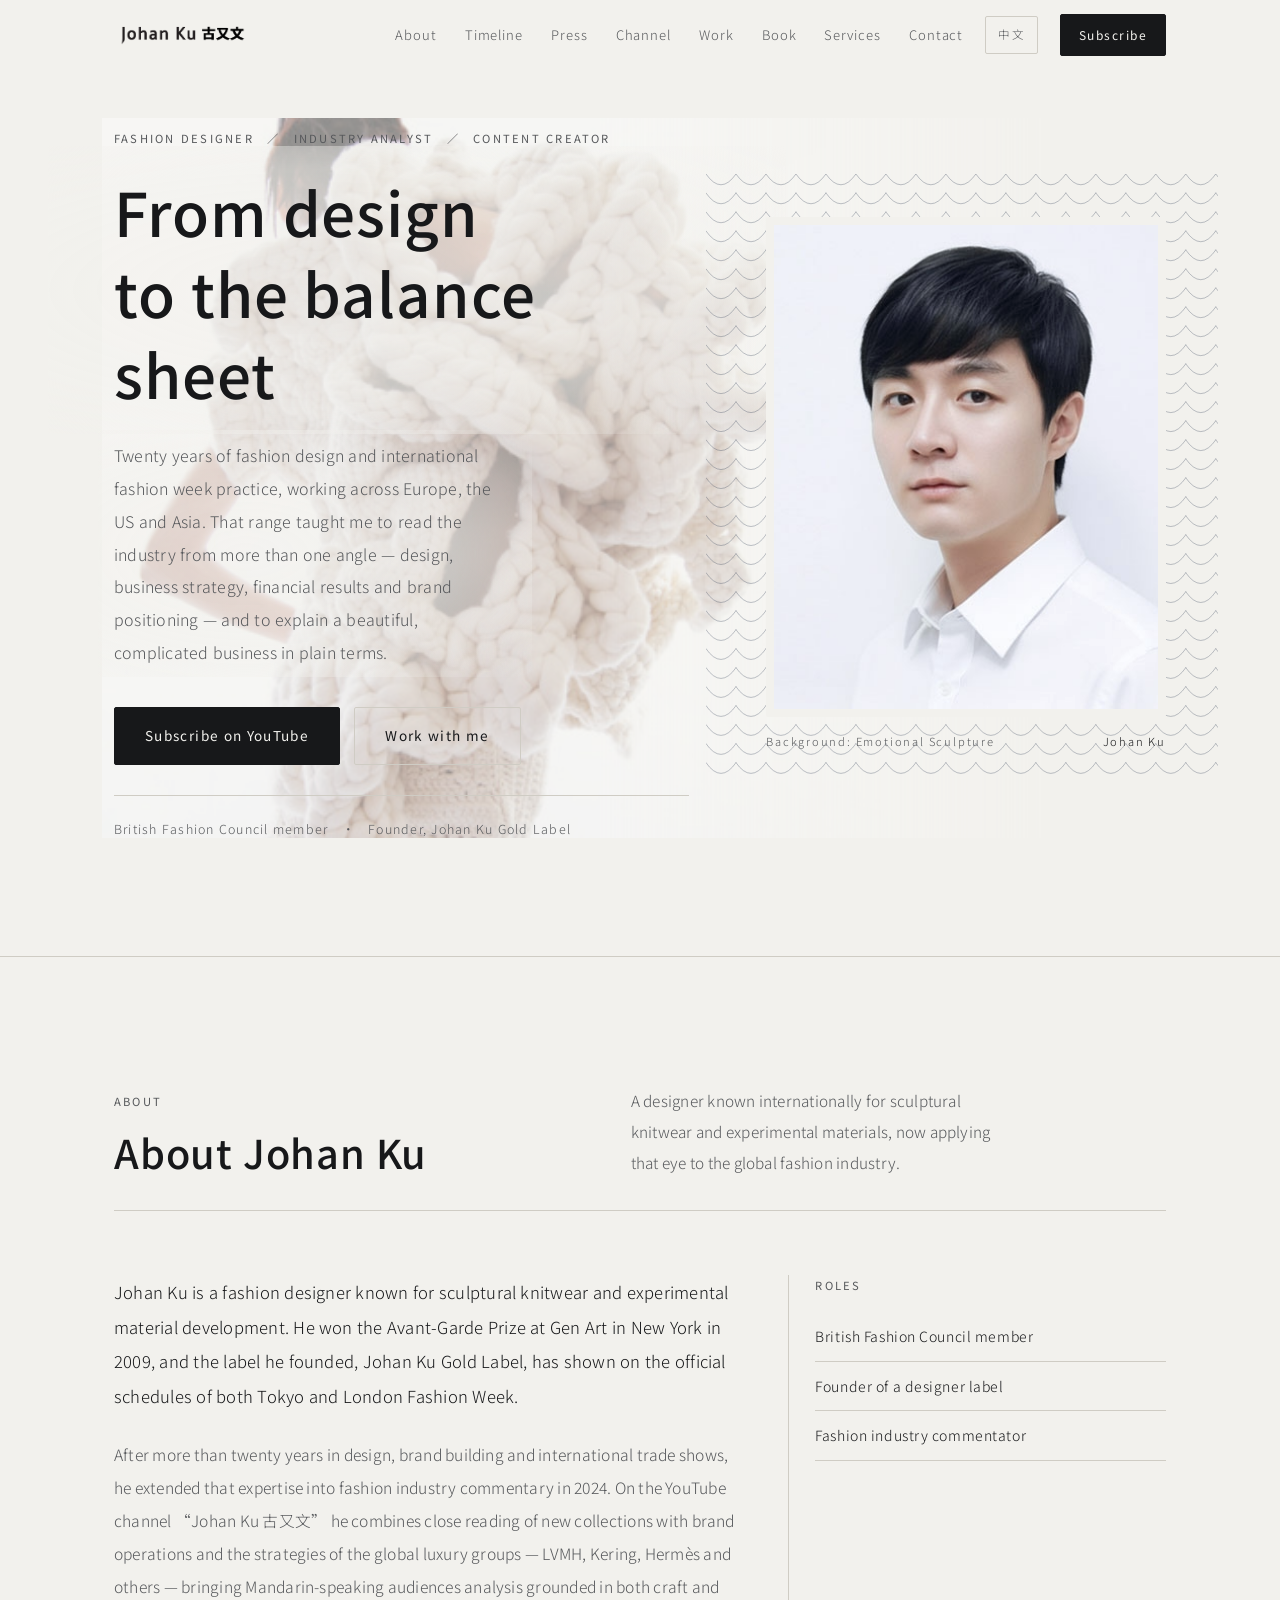
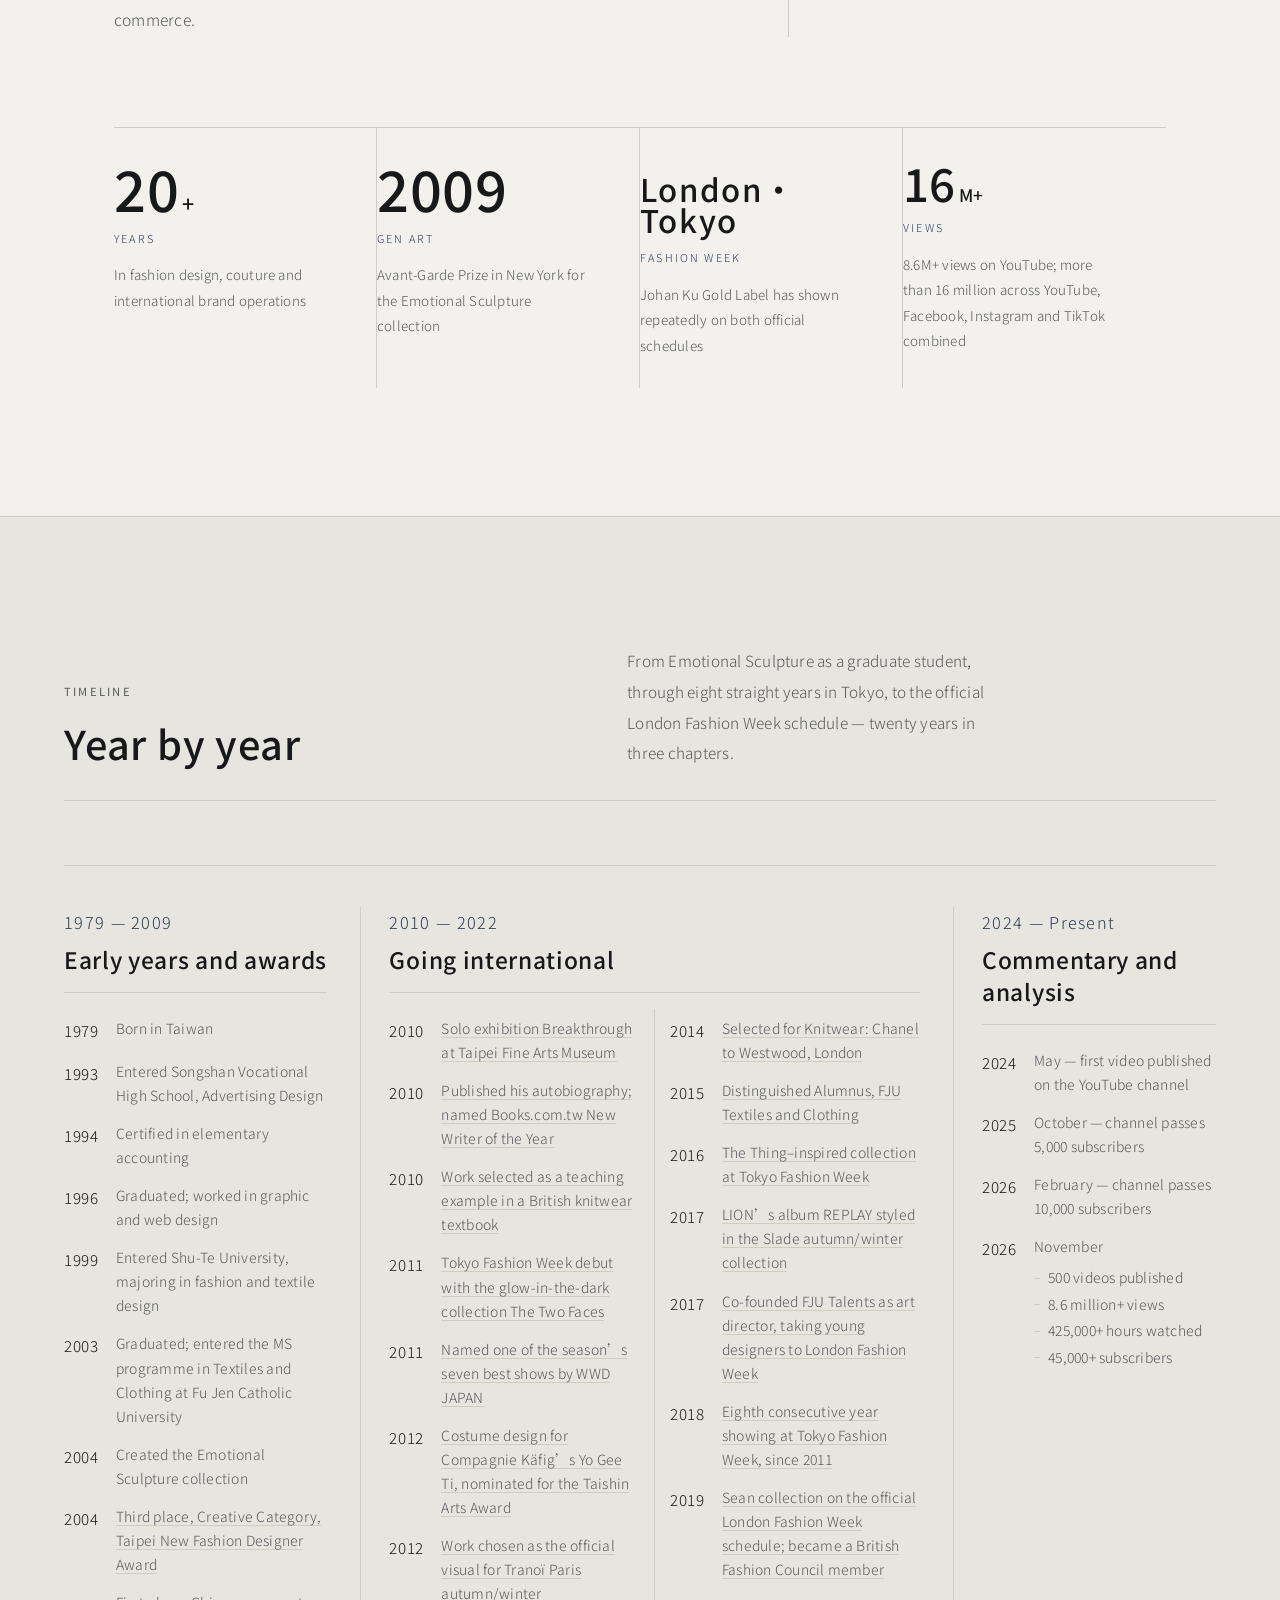
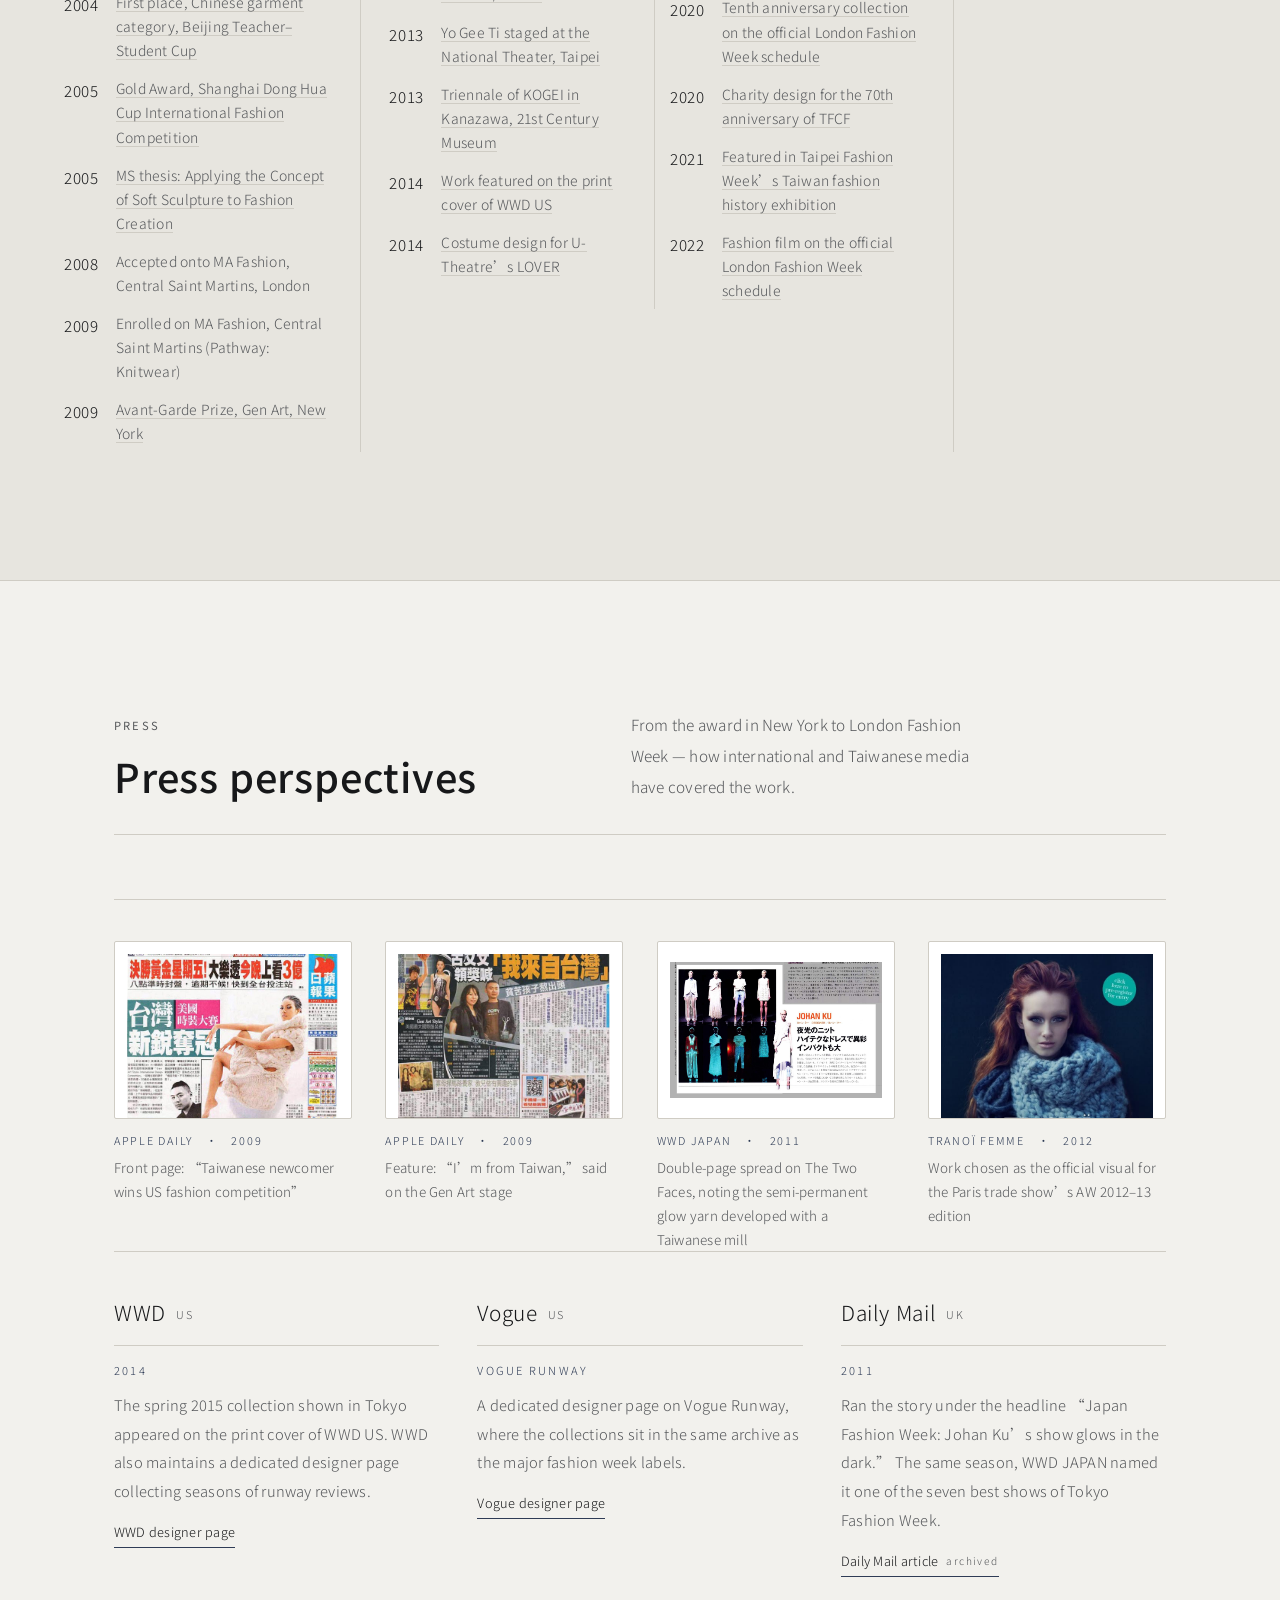
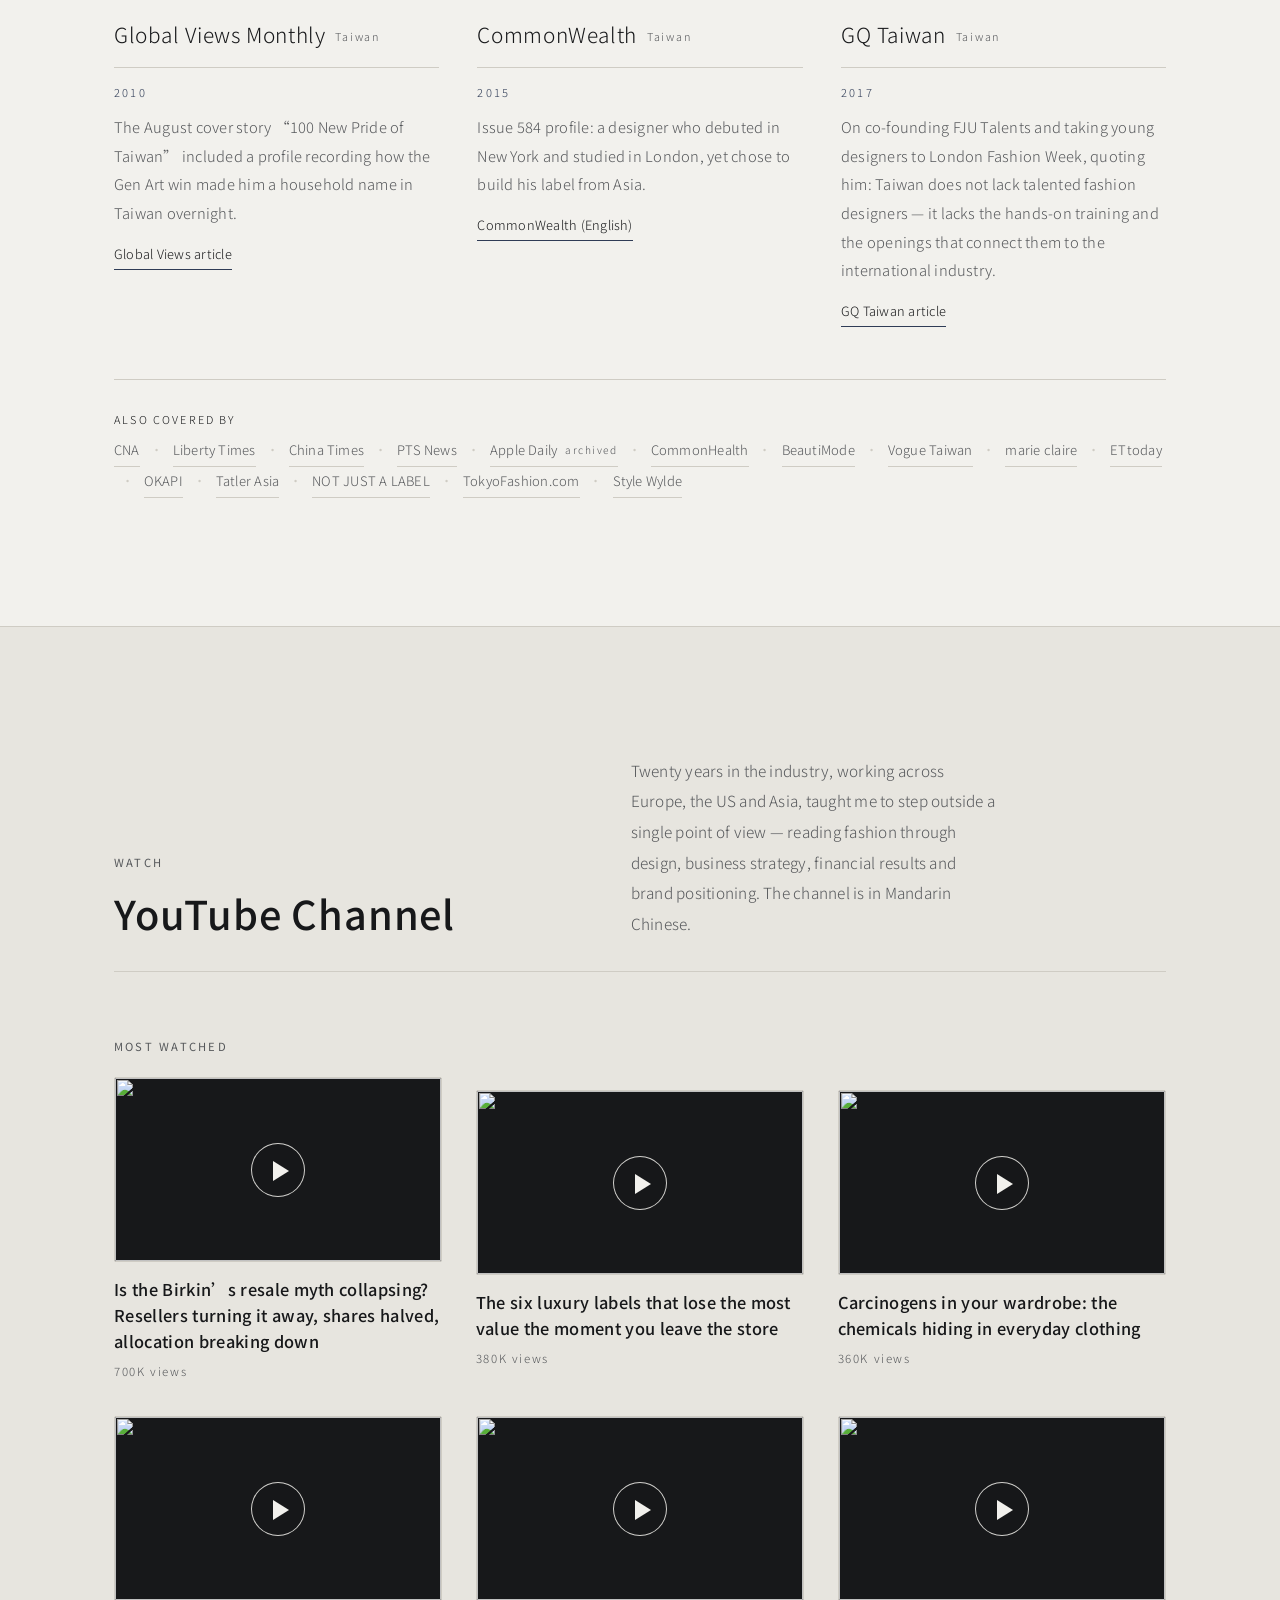
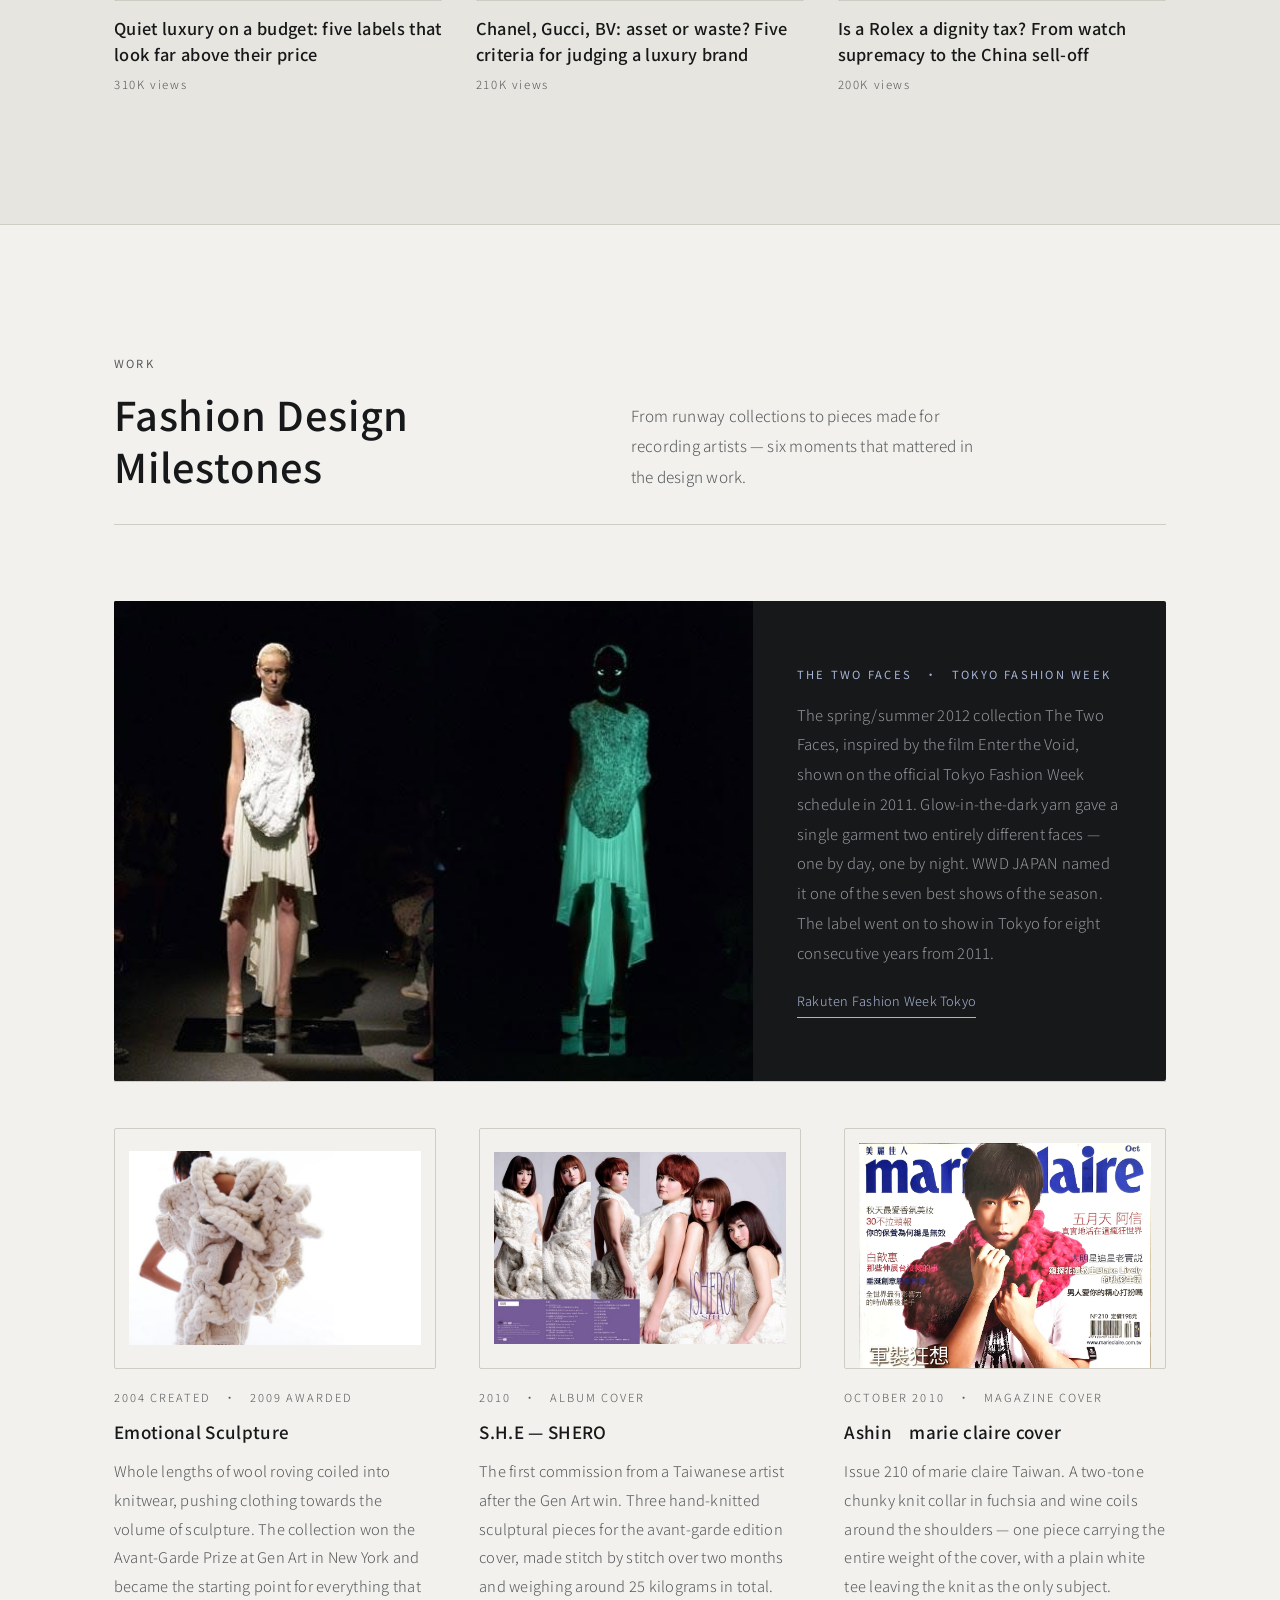
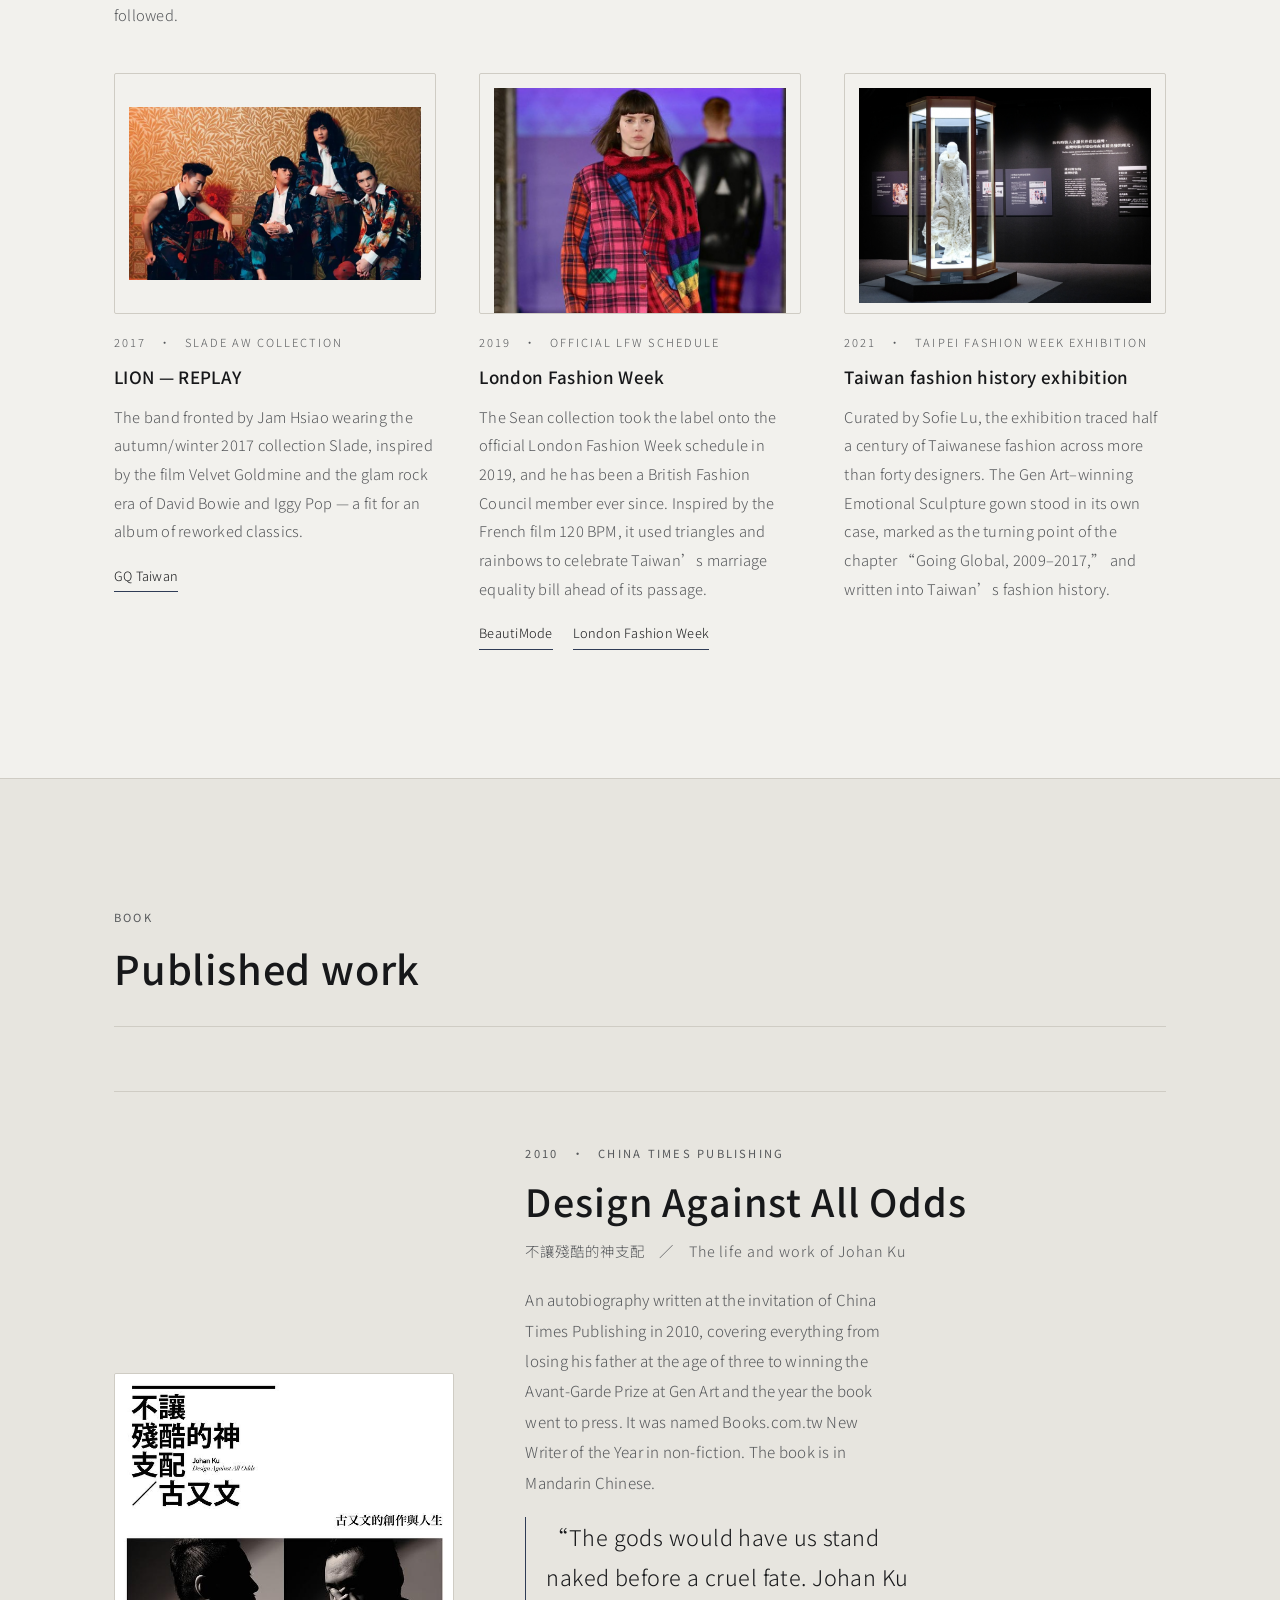
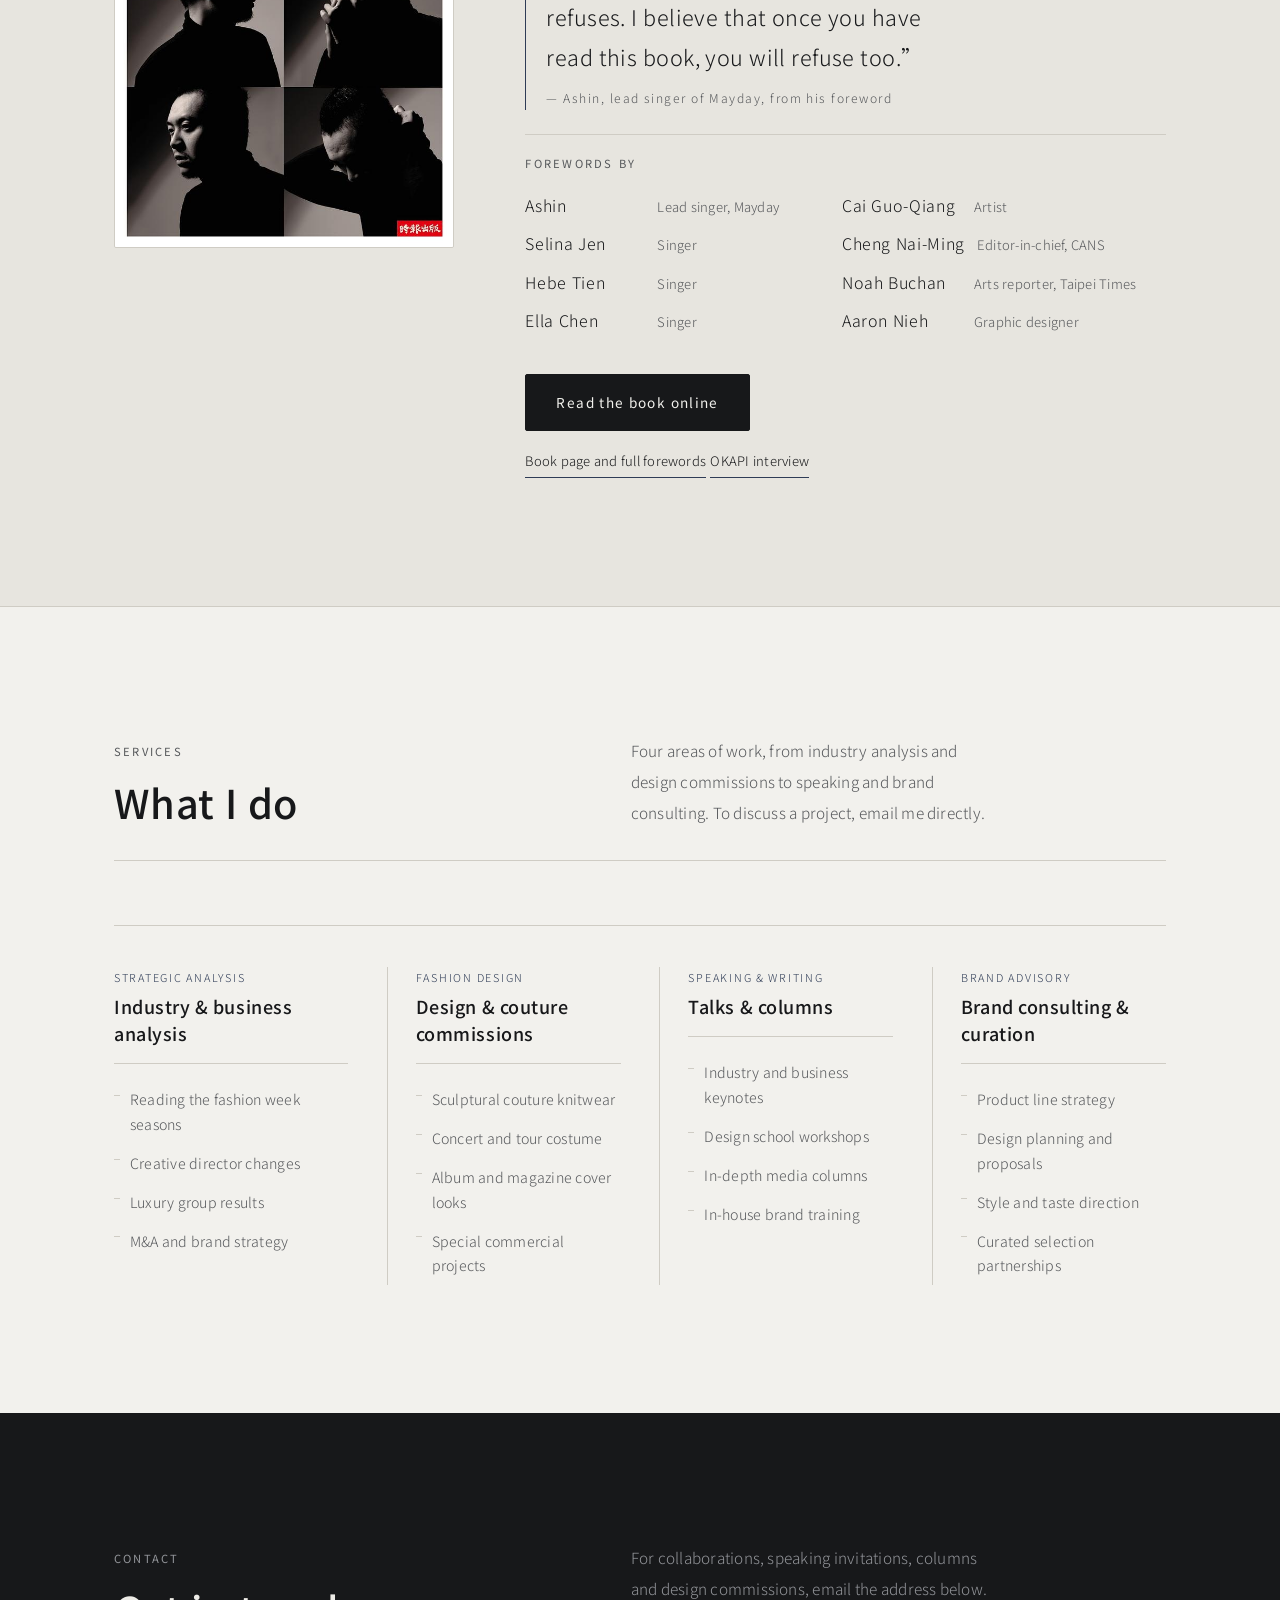
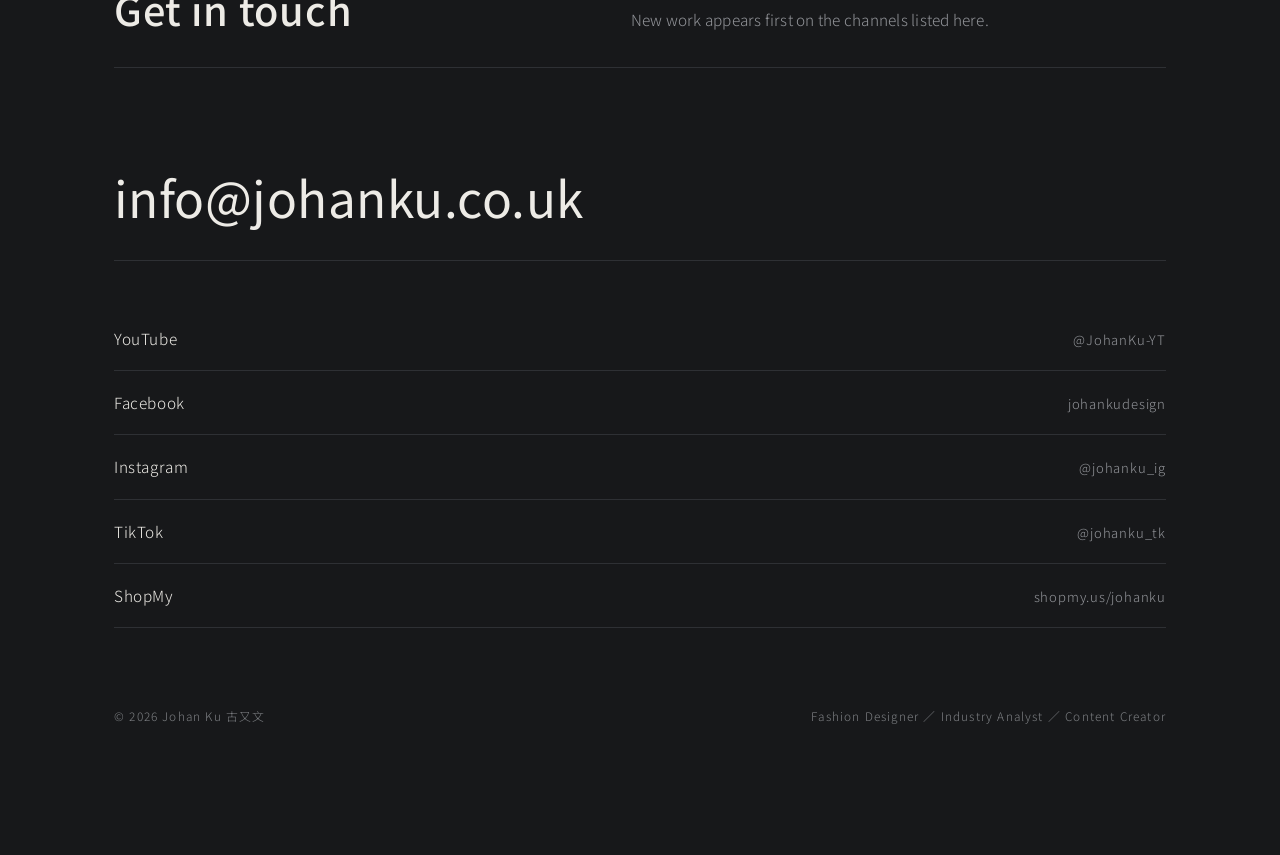
==== commit 6228069b: "更新熱門影片觀看數 Co-Authored-By: Claude Opus 5 <noreply@anthropic.com>" ====
--- a/en/index.html
+++ b/en/index.html
@@ -456,7 +456,7 @@
             <span class="vid-play" aria-hidden="true"></span>
           </span>
           <span class="vid-title">Is the Birkin’s resale myth collapsing? Resellers turning it away, shares halved, allocation breaking down</span>
-          <span class="vid-views">650K views</span>
+          <span class="vid-views">700K views</span>
         </button>
 
         <button class="vid reveal" type="button" data-yt="Pacys9A22sg" style="--d:.06s">
@@ -483,7 +483,7 @@
             <span class="vid-play" aria-hidden="true"></span>
           </span>
           <span class="vid-title">Quiet luxury on a budget: five labels that look far above their price</span>
-          <span class="vid-views">300K views</span>
+          <span class="vid-views">310K views</span>
         </button>
 
         <button class="vid reveal" type="button" data-yt="RNqUS7Gq7nA" style="--d:.24s">
@@ -492,7 +492,7 @@
             <span class="vid-play" aria-hidden="true"></span>
           </span>
           <span class="vid-title">Chanel, Gucci, BV: asset or waste? Five criteria for judging a luxury brand</span>
-          <span class="vid-views">200K views</span>
+          <span class="vid-views">210K views</span>
         </button>
 
         <button class="vid reveal" type="button" data-yt="kYzrrV9Wi6g" style="--d:.30s">
@@ -501,7 +501,7 @@
             <span class="vid-play" aria-hidden="true"></span>
           </span>
           <span class="vid-title">Is a Rolex a dignity tax? From watch supremacy to the China sell-off</span>
-          <span class="vid-views">190K views</span>
+          <span class="vid-views">200K views</span>
         </button>
 
       </div>
